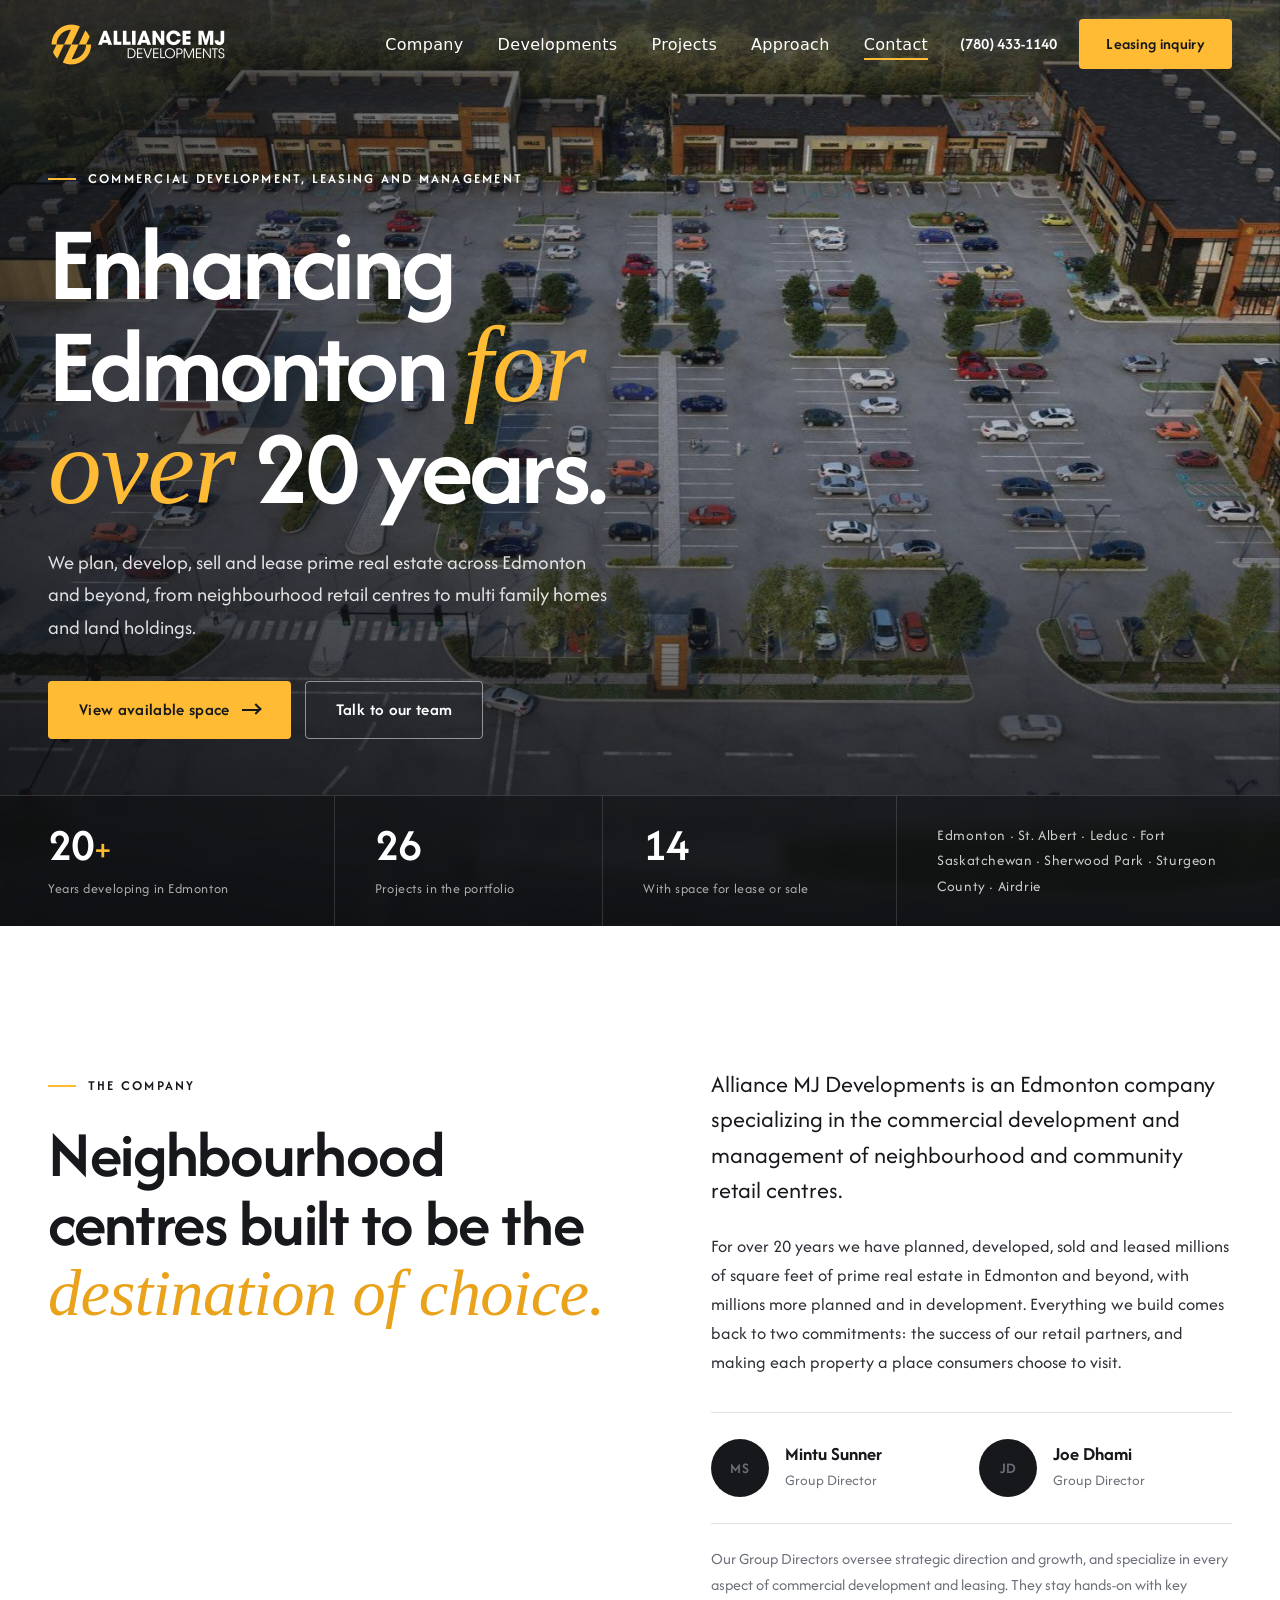
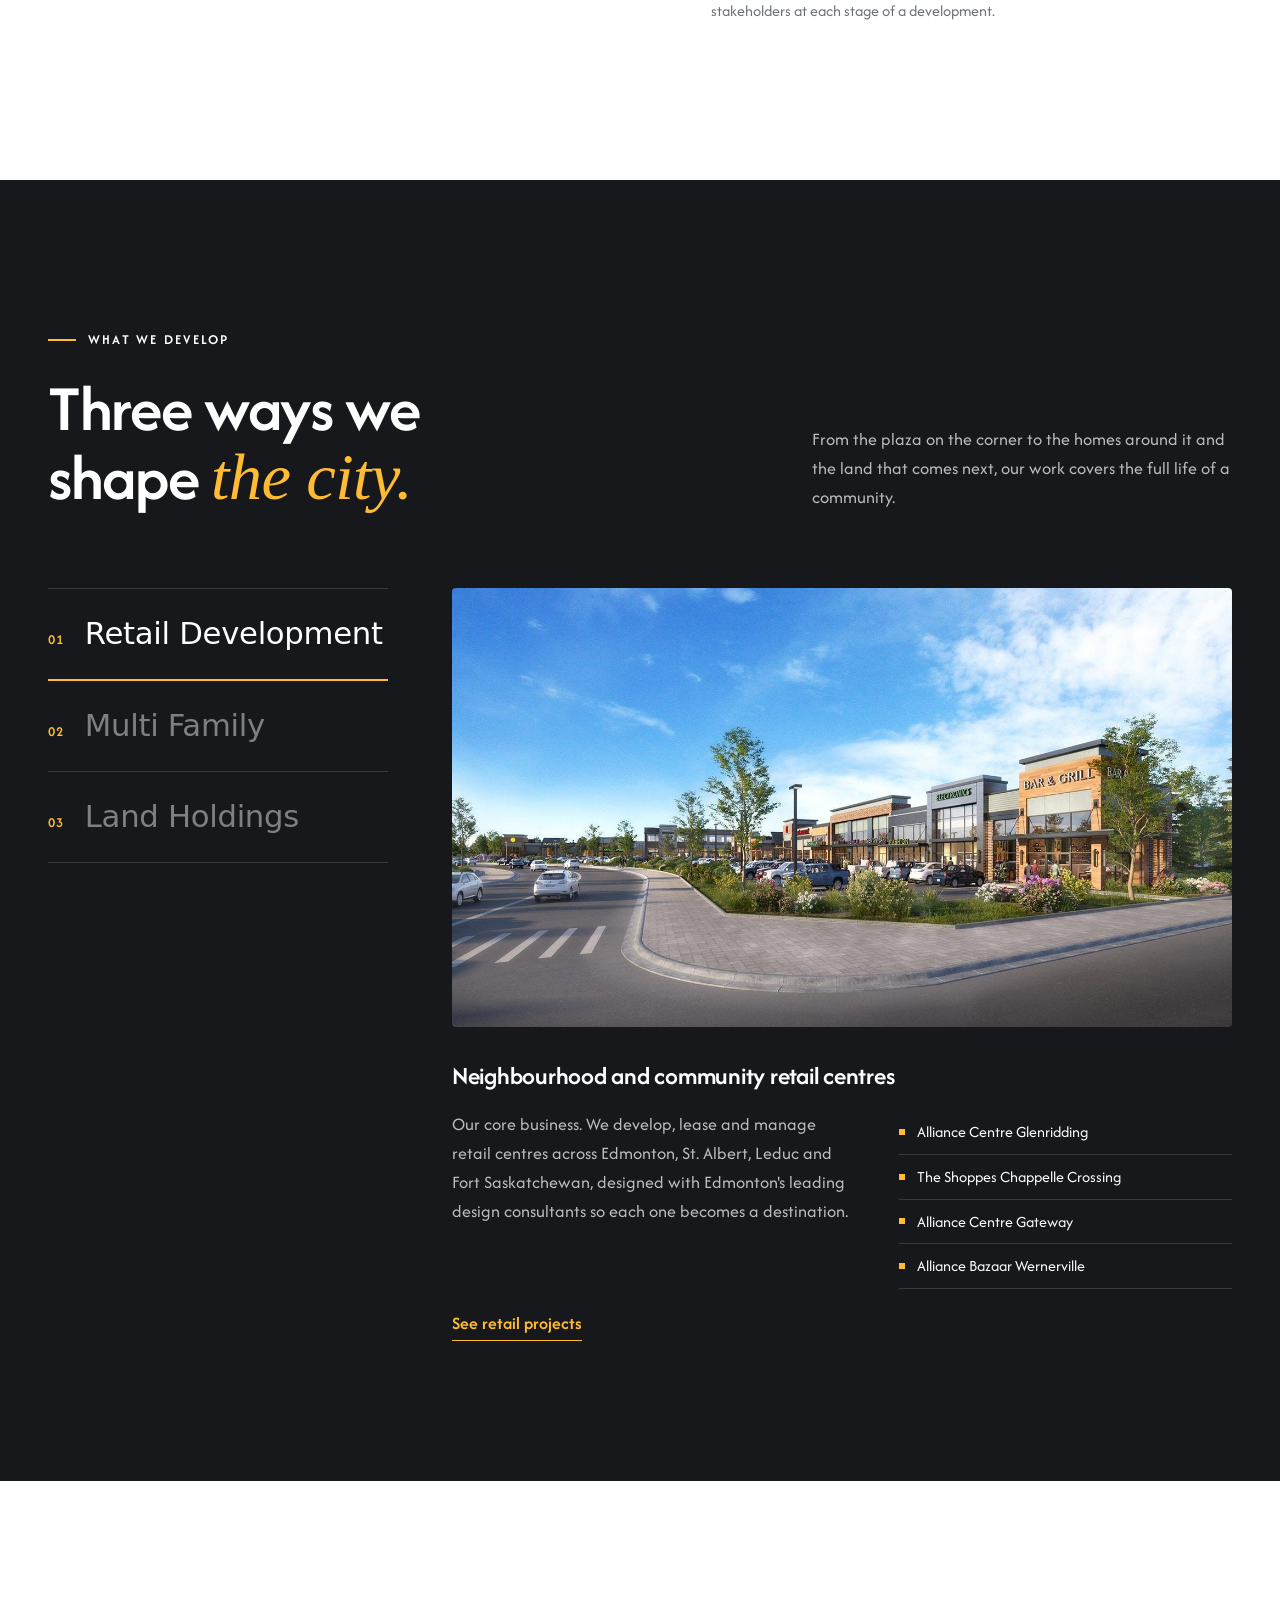
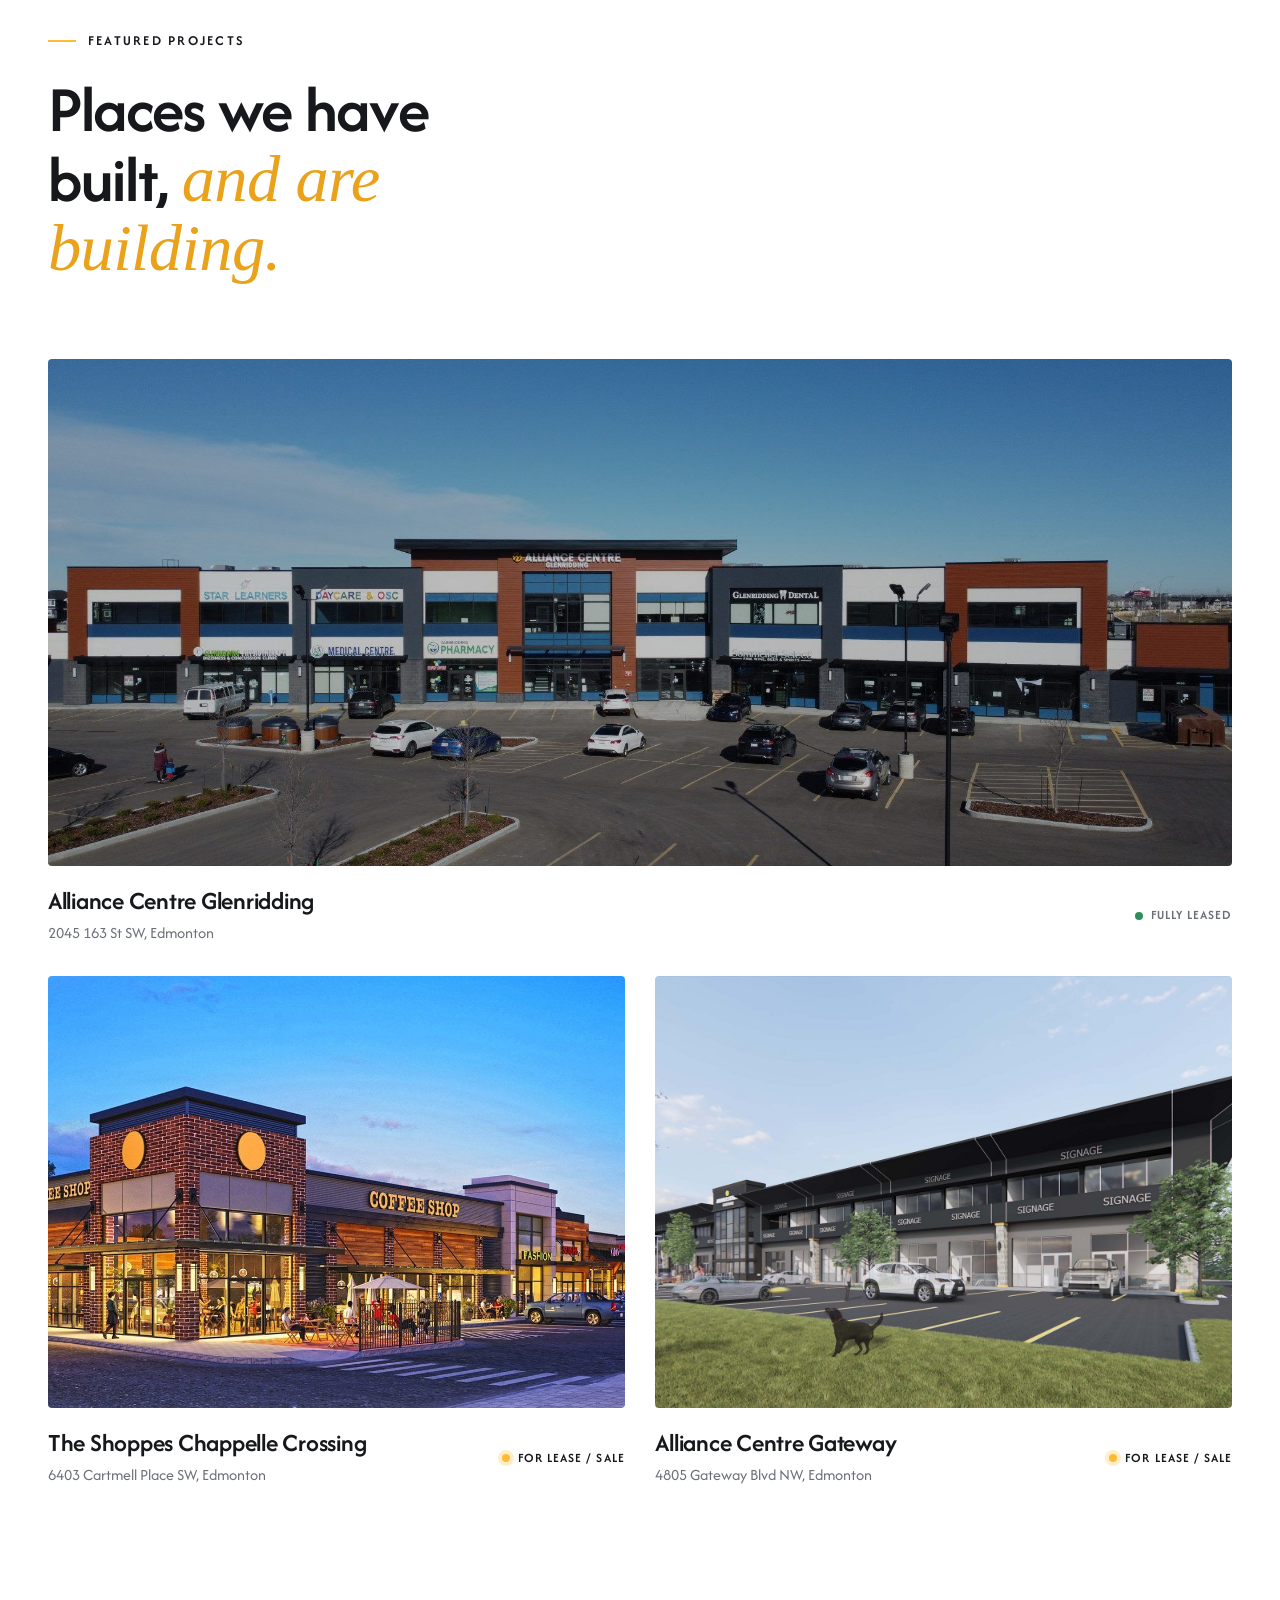
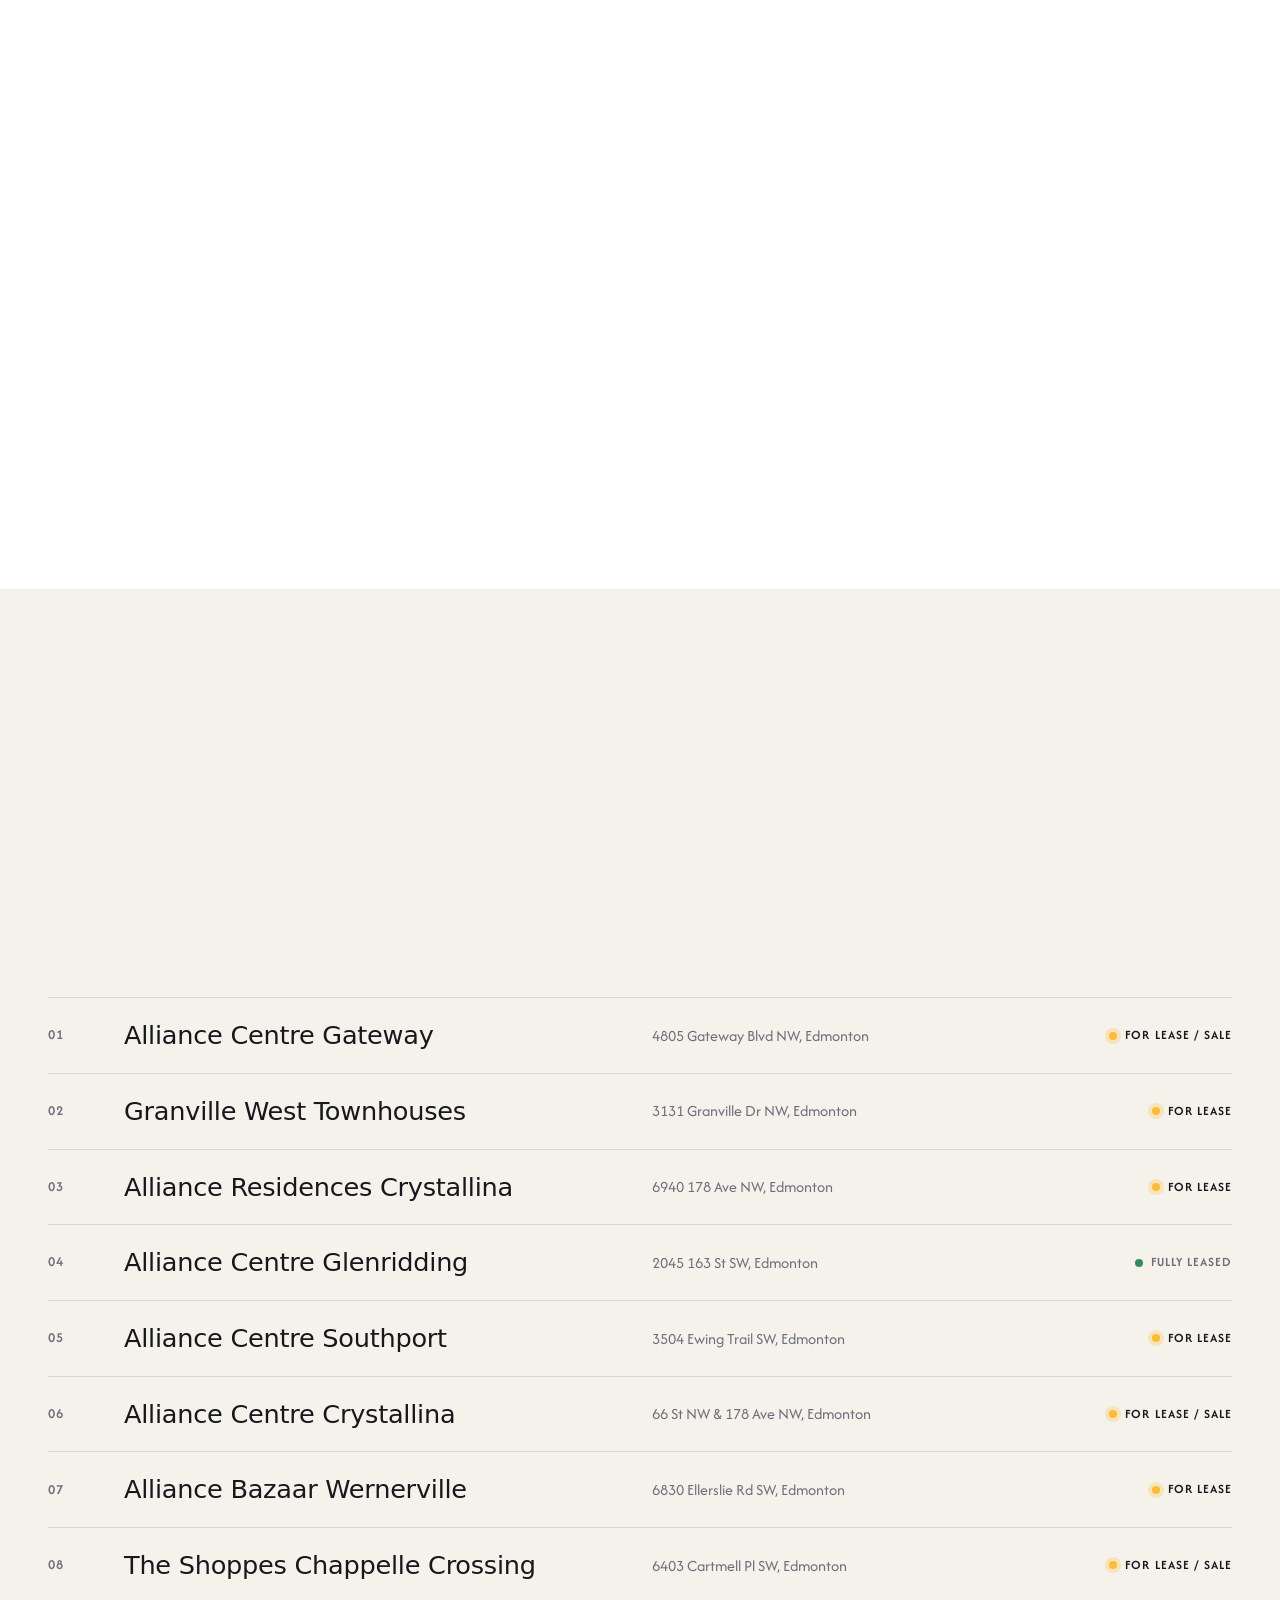
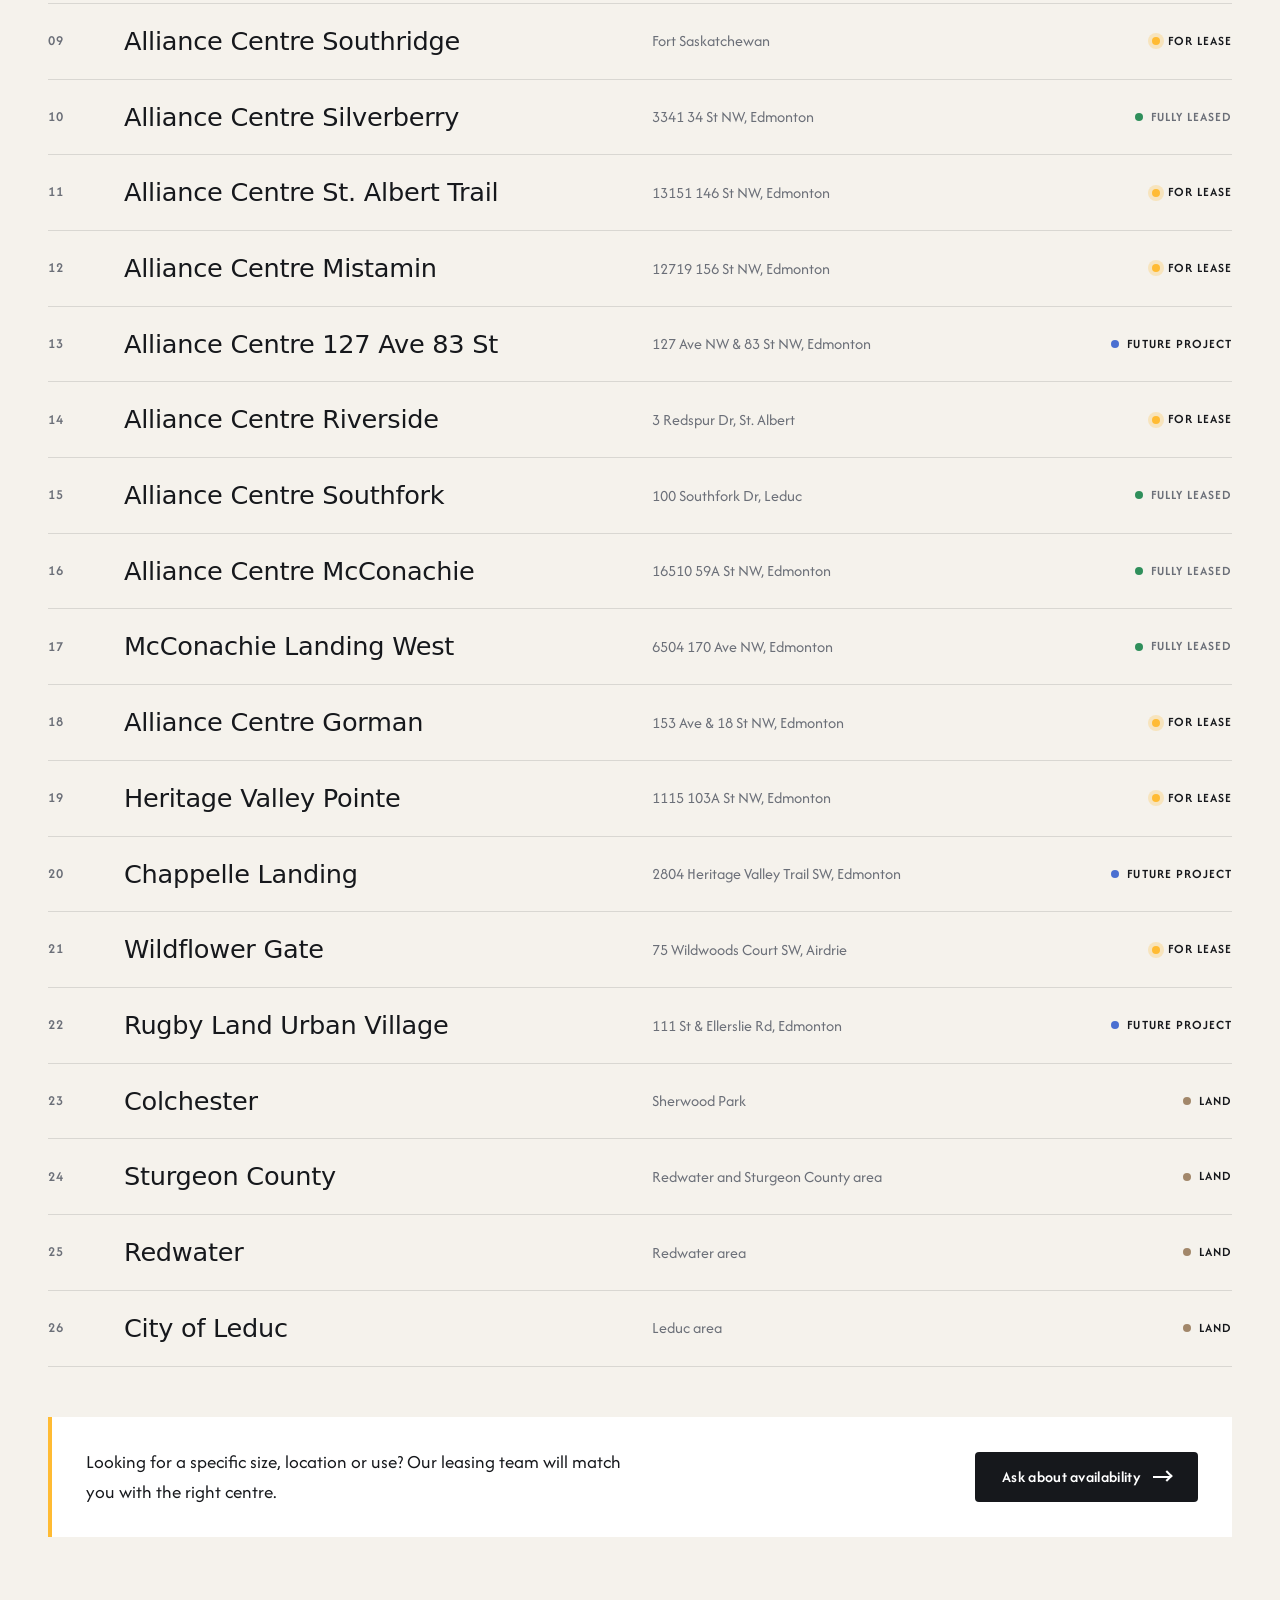
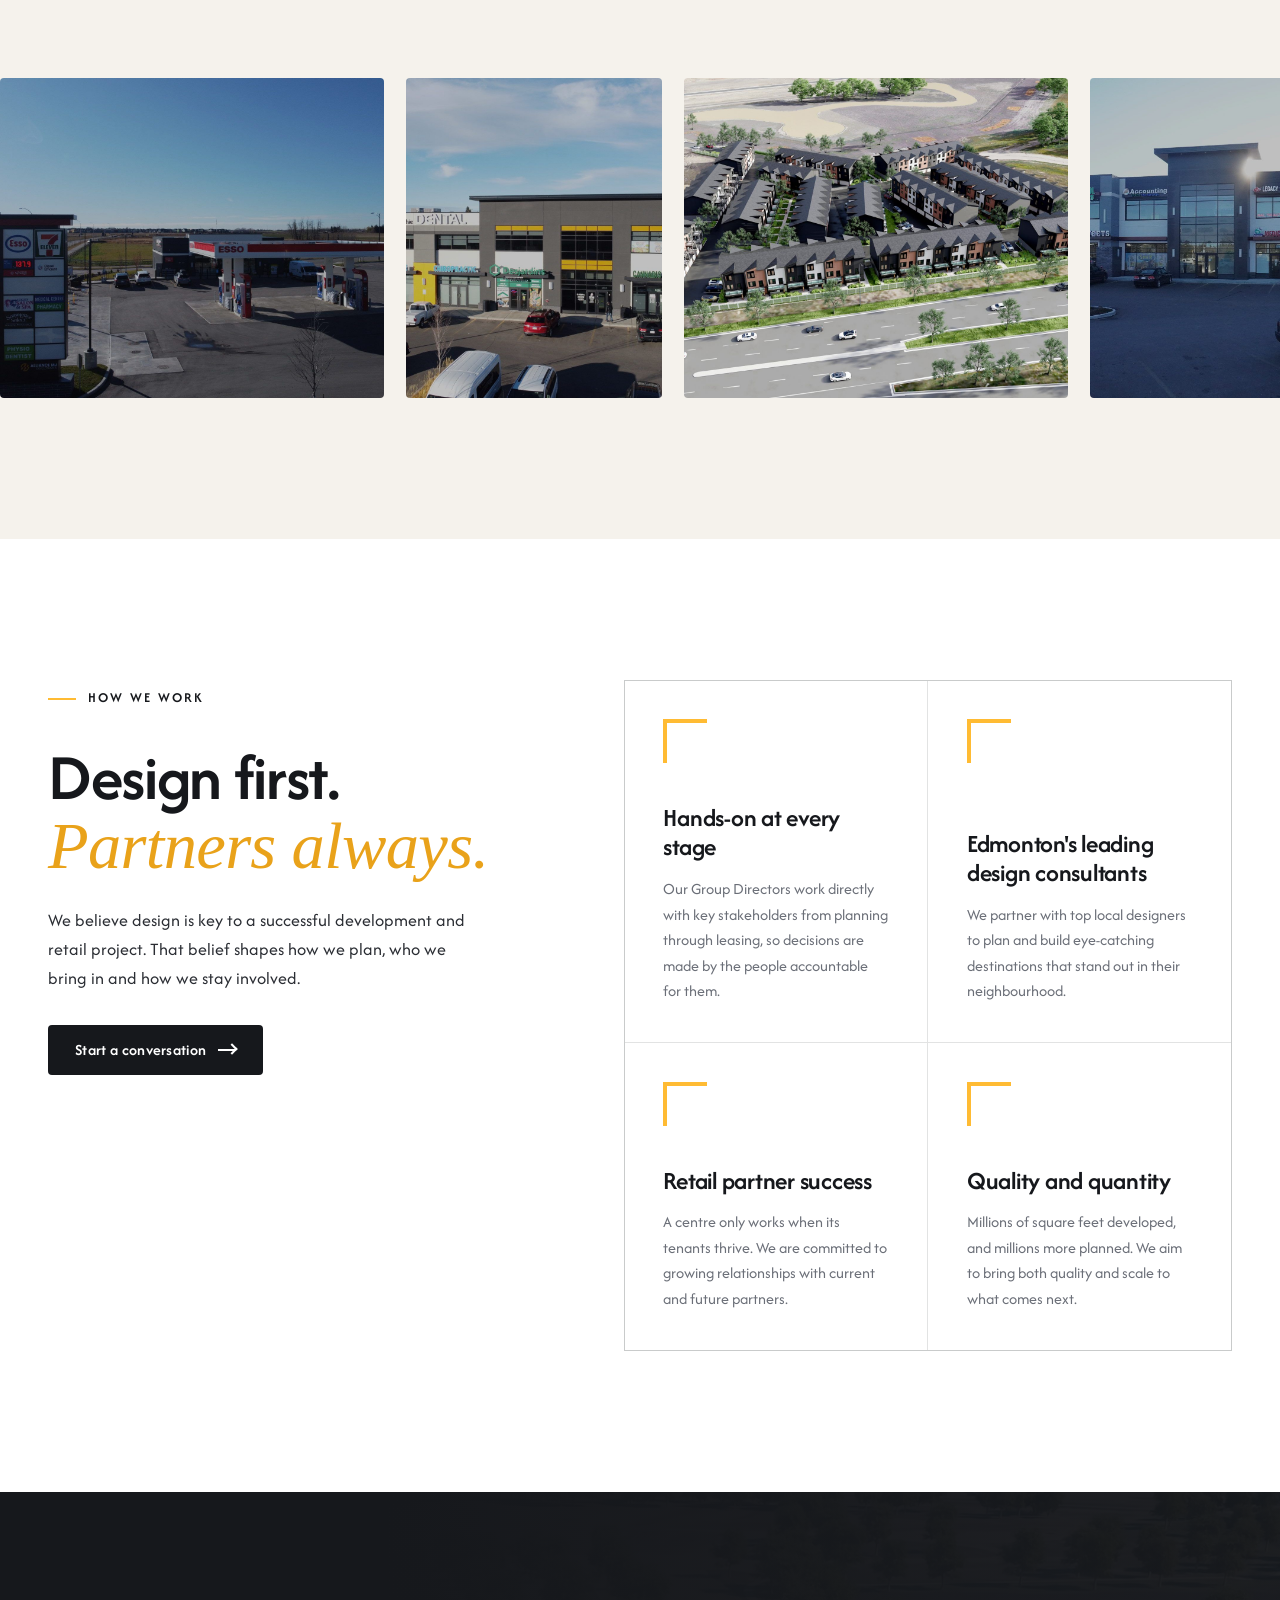
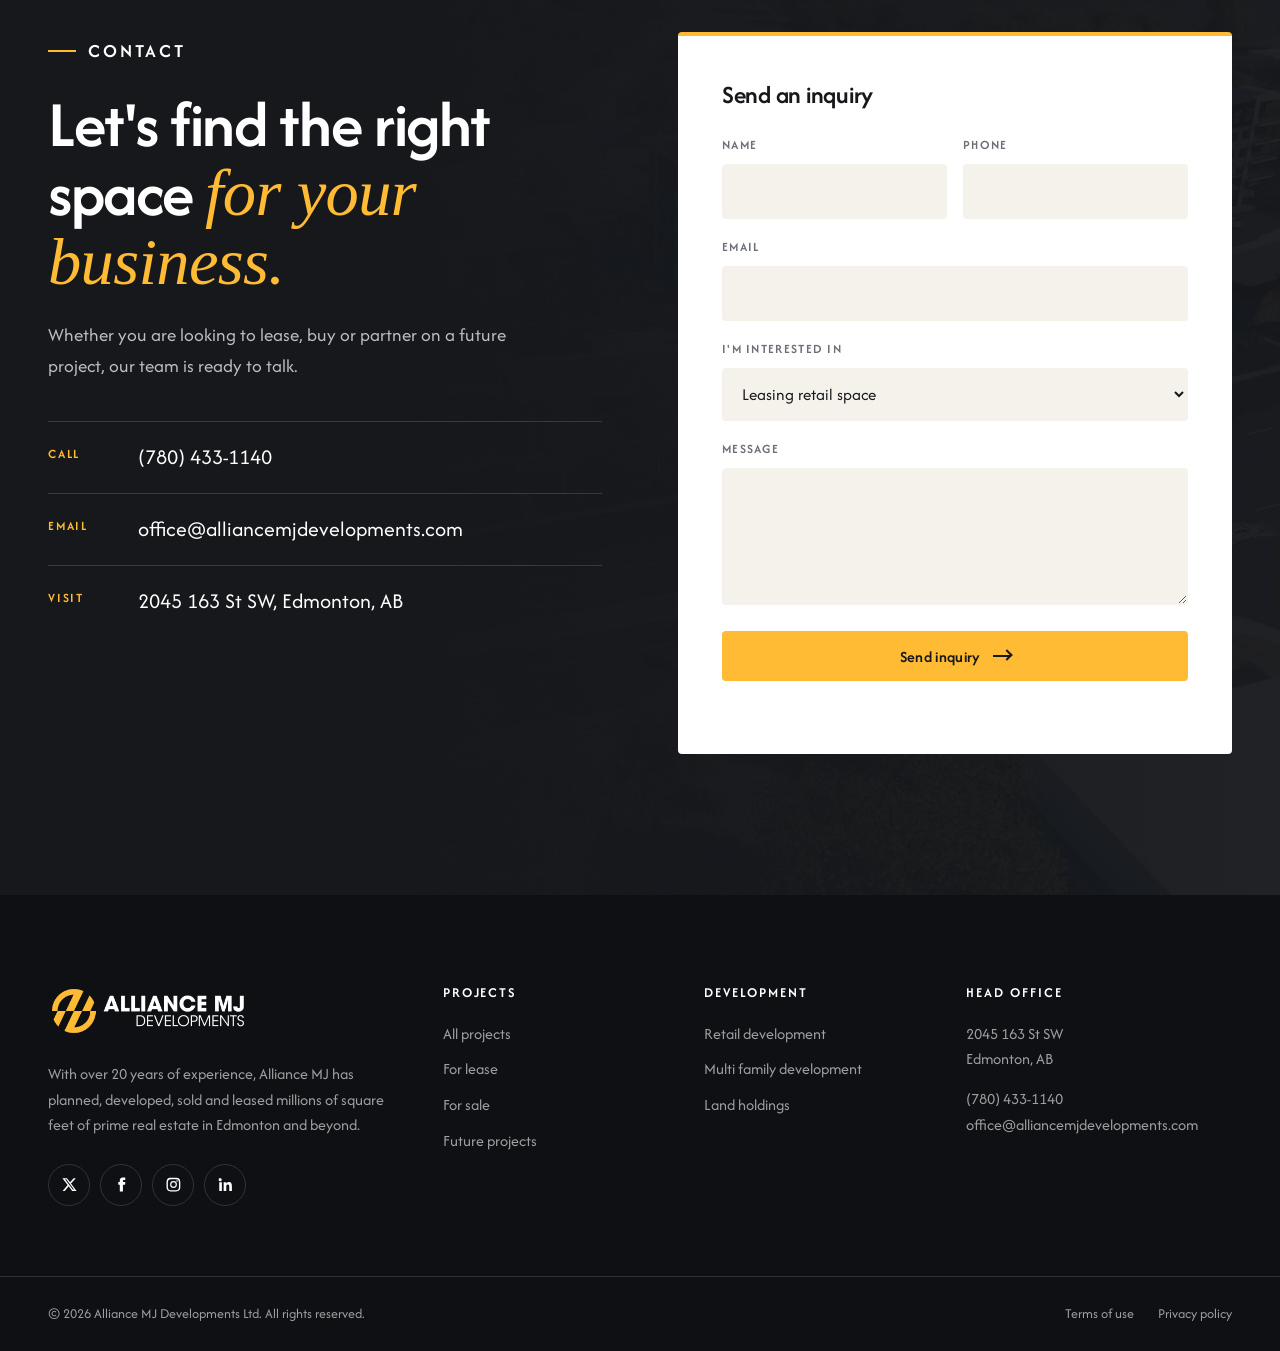
==== index.html @ 9b27e011 "Add client images, wire real project renders, remove blank partner logos Co-Authored-By: Claude Opus" ====
<!DOCTYPE html>
<html lang="en">
<head>
  <meta charset="utf-8">
  <meta name="viewport" content="width=device-width, initial-scale=1">
  <title>Alliance MJ Developments | Commercial Development, Leasing and Management in Edmonton</title>
  <meta name="description" content="Alliance MJ Developments plans, develops, sells and leases retail centres, multi family homes and land across Edmonton and Alberta. Over 20 years of experience. Find space for lease today.">
  <link rel="canonical" href="https://alliancemjdevelopments.com/">
  <meta property="og:type" content="website">
  <meta property="og:title" content="Alliance MJ Developments | Enhancing Edmonton for Over 20 Years">
  <meta property="og:description" content="Commercial development, leasing and management of neighbourhood and community retail centres in Edmonton and beyond.">
  <meta property="og:image" content="assets/images/projects/alliance-bazaar-wernerville/slide-1.jpg">
  <meta name="theme-color" content="#16181c">
  <link rel="icon" type="image/png" sizes="32x32" href="assets/icons/favicon-32.png">
  <link rel="apple-touch-icon" href="assets/icons/apple-touch-icon.png">
  <link rel="preload" href="assets/fonts/afacad-flux-latin-600-normal.woff2" as="font" type="font/woff2" crossorigin>
  <link rel="preload" href="assets/images/projects/alliance-bazaar-wernerville/slide-1.jpg" as="image">
  <link rel="stylesheet" href="assets/css/style.css">
  <script type="application/ld+json">
  {
    "@context": "https://schema.org",
    "@type": "RealEstateAgent",
    "name": "Alliance MJ Developments Ltd.",
    "url": "https://alliancemjdevelopments.com/",
    "telephone": "+1-780-433-1140",
    "email": "office@alliancemjdevelopments.com",
    "address": {"@type": "PostalAddress", "streetAddress": "2045 163 St SW", "addressLocality": "Edmonton", "addressRegion": "AB", "postalCode": "T6W 3P6", "addressCountry": "CA"},
    "sameAs": ["https://twitter.com/alliancemjdev", "https://facebook.com/alliancemjdevelopments", "https://instagram.com/alliance.mj.developments", "https://linkedin.com/company/alliancemjdevelopments"]
  }
  </script>
</head>
<body>
  <a class="skip" href="#main">Skip to content</a>

  <header class="site-header" id="top">
    <div class="wrap header-inner">
      <a class="brand" href="#top" aria-label="Alliance MJ Developments home">
        <img class="brand-dark" src="assets/images/logo.png" alt="Alliance MJ Developments" width="180" height="47">
        <img class="brand-light" src="assets/images/logo-white.png" alt="" width="180" height="47" aria-hidden="true">
      </a>
      <nav class="main-nav" aria-label="Main">
        <ul>
          <li><a href="#company">Company</a></li>
          <li><a href="#developments">Developments</a></li>
          <li><a href="#portfolio">Projects</a></li>
          <li><a href="#approach">Approach</a></li>
          <li><a href="#contact">Contact</a></li>
        </ul>
      </nav>
      <div class="header-actions">
        <a class="header-phone" href="tel:+17804331140">(780) 433-1140</a>
        <a class="btn btn-sun" href="#contact">Leasing inquiry</a>
      </div>
      <button class="menu-toggle" aria-expanded="false" aria-controls="mobile-menu" aria-label="Open menu"><span></span><span></span></button>
    </div>
    <div class="mobile-menu" id="mobile-menu" hidden>
      <ul>
        <li><a href="#company">Company</a></li>
        <li><a href="#developments">Developments</a></li>
        <li><a href="#portfolio">Projects</a></li>
        <li><a href="#approach">Approach</a></li>
        <li><a href="#contact">Contact</a></li>
      </ul>
      <a class="btn btn-sun" href="#contact">Leasing inquiry</a>
      <a class="mobile-phone" href="tel:+17804331140">(780) 433-1140</a>
    </div>
  </header>

  <main id="main">

    <!-- HERO -->
    <section class="hero" aria-labelledby="hero-title">
      <div class="hero-media">
        <img src="assets/images/projects/alliance-bazaar-wernerville/slide-1.jpg" alt="Aerial rendering of Alliance Bazaar Wernerville retail centre on Ellerslie Road SW, Edmonton" width="1920" height="1080" fetchpriority="high">
      </div>
      <div class="wrap hero-content">
        <p class="eyebrow eyebrow-light">Commercial development, leasing and management</p>
        <h1 id="hero-title">Enhancing Edmonton <em>for over</em> 20&nbsp;years.</h1>
        <p class="hero-lede">We plan, develop, sell and lease prime real estate across Edmonton and beyond, from neighbourhood retail centres to multi family homes and land holdings.</p>
        <div class="hero-ctas">
          <a class="btn btn-sun btn-lg" href="#portfolio">View available space <span class="arrow" aria-hidden="true"></span></a>
          <a class="btn btn-ghost btn-lg" href="#contact">Talk to our team</a>
        </div>
      </div>
      <div class="hero-ledger">
        <div class="wrap ledger-inner">
          <div class="ledger-item"><span class="ledger-num" data-count="20">20</span><span class="ledger-plus">+</span><span class="ledger-label">Years developing in Edmonton</span></div>
          <div class="ledger-item"><span class="ledger-num" data-count="26">26</span><span class="ledger-label">Projects in the portfolio</span></div>
          <div class="ledger-item"><span class="ledger-num" data-count="14">14</span><span class="ledger-label">With space for lease or sale</span></div>
          <div class="ledger-item ledger-wide"><span class="ledger-label">Edmonton &middot; St. Albert &middot; Leduc &middot; Fort Saskatchewan &middot; Sherwood Park &middot; Sturgeon County &middot; Airdrie</span></div>
        </div>
      </div>
    </section>

    <!-- COMPANY -->
    <section class="company section" id="company" aria-labelledby="company-title">
      <div class="wrap company-grid">
        <div class="company-head reveal">
          <p class="eyebrow">The company</p>
          <h2 id="company-title">Neighbourhood centres built to be the <em>destination of choice.</em></h2>
        </div>
        <div class="company-body reveal">
          <p class="lead">Alliance MJ Developments is an Edmonton company specializing in the commercial development and management of neighbourhood and community retail centres.</p>
          <p>For over 20 years we have planned, developed, sold and leased millions of square feet of prime real estate in Edmonton and beyond, with millions more planned and in development. Everything we build comes back to two commitments: the success of our retail partners, and making each property a place consumers choose to visit.</p>
          <div class="directors">
            <div class="director">
              <span class="director-initials" aria-hidden="true">MS</span>
              <div><strong>Mintu Sunner</strong><span>Group Director</span></div>
            </div>
            <div class="director">
              <span class="director-initials" aria-hidden="true">JD</span>
              <div><strong>Joe Dhami</strong><span>Group Director</span></div>
            </div>
          </div>
          <p class="small">Our Group Directors oversee strategic direction and growth, and specialize in every aspect of commercial development and leasing. They stay hands-on with key stakeholders at each stage of a development.</p>
        </div>
      </div>
    </section>

    <!-- DEVELOPMENTS -->
    <section class="developments section section-ink" id="developments" aria-labelledby="dev-title">
      <div class="wrap">
        <div class="section-head split reveal">
          <div>
            <p class="eyebrow eyebrow-light">What we develop</p>
            <h2 id="dev-title">Three ways we shape <em>the city.</em></h2>
          </div>
          <p class="section-intro">From the plaza on the corner to the homes around it and the land that comes next, our work covers the full life of a community.</p>
        </div>

        <div class="dev-tabs" data-tabs>
          <div class="dev-list" role="tablist" aria-label="Development types">
            <button class="dev-tab is-active" role="tab" id="tab-retail" aria-controls="panel-retail" aria-selected="true">
              <span class="dev-idx">01</span><span class="dev-name">Retail Development</span>
            </button>
            <button class="dev-tab" role="tab" id="tab-multi" aria-controls="panel-multi" aria-selected="false" tabindex="-1">
              <span class="dev-idx">02</span><span class="dev-name">Multi Family</span>
            </button>
            <button class="dev-tab" role="tab" id="tab-land" aria-controls="panel-land" aria-selected="false" tabindex="-1">
              <span class="dev-idx">03</span><span class="dev-name">Land Holdings</span>
            </button>
          </div>

          <div class="dev-panels">
            <article class="dev-panel is-active" role="tabpanel" id="panel-retail" aria-labelledby="tab-retail">
              <figure class="dev-figure"><img src="assets/images/projects/the-shoppes-chappelle-crossing/slide-1.jpg" alt="Rendering of The Shoppes Chappelle Crossing retail centre in southwest Edmonton" loading="lazy" width="1600" height="900"></figure>
              <div class="dev-copy">
                <h3>Neighbourhood and community retail centres</h3>
                <p>Our core business. We develop, lease and manage retail centres across Edmonton, St. Albert, Leduc and Fort Saskatchewan, designed with Edmonton's leading design consultants so each one becomes a destination.</p>
                <ul class="dev-examples">
                  <li>Alliance Centre Glenridding</li>
                  <li>The Shoppes Chappelle Crossing</li>
                  <li>Alliance Centre Gateway</li>
                  <li>Alliance Bazaar Wernerville</li>
                </ul>
                <a class="text-link" href="#portfolio" data-filter-link="retail">See retail projects</a>
              </div>
            </article>
            <article class="dev-panel" role="tabpanel" id="panel-multi" aria-labelledby="tab-multi" hidden>
              <figure class="dev-figure"><img src="assets/images/projects/granville-west/slide-1.jpg" alt="Rendering of Granville West Townhouses in northwest Edmonton" loading="lazy" width="1600" height="900"></figure>
              <div class="dev-copy">
                <h3>Townhomes and residences</h3>
                <p>Multi family communities that sit alongside the neighbourhoods our retail centres serve, now available for lease in northwest and north Edmonton.</p>
                <ul class="dev-examples">
                  <li>Granville West Townhouses</li>
                  <li>Alliance Residences Crystallina</li>
                </ul>
                <a class="text-link" href="#portfolio" data-filter-link="multi">See multi family projects</a>
              </div>
            </article>
            <article class="dev-panel" role="tabpanel" id="panel-land" aria-labelledby="tab-land" hidden>
              <figure class="dev-figure"><img src="assets/images/projects/chappelle-landing/slide-1.jpg" alt="Aerial view of the Chappelle Landing development site in southwest Edmonton" loading="lazy" width="1600" height="900"></figure>
              <div class="dev-copy">
                <h3>Land for what comes next</h3>
                <p>Strategic land holdings across the Edmonton region that set up the next generation of Alliance MJ developments.</p>
                <ul class="dev-examples">
                  <li>Colchester, Sherwood Park</li>
                  <li>Sturgeon County</li>
                  <li>Redwater</li>
                  <li>City of Leduc</li>
                </ul>
                <a class="text-link" href="#portfolio" data-filter-link="land">See land holdings</a>
              </div>
            </article>
          </div>
        </div>
      </div>
    </section>

    <!-- FEATURED -->
    <section class="featured section" aria-labelledby="featured-title">
      <div class="wrap">
        <div class="section-head reveal">
          <p class="eyebrow">Featured projects</p>
          <h2 id="featured-title">Places we have built, <em>and are building.</em></h2>
        </div>
        <div class="feature-grid">
          <article class="feature feature-xl reveal">
            <a href="#contact" class="feature-link" aria-label="Inquire about Alliance Centre Glenridding">
              <figure><img src="assets/images/projects/alliance-centre-glenridding/slide-1.jpg" alt="Alliance Centre Glenridding retail centre at 2045 163 Street SW, Edmonton" loading="lazy" width="1600" height="900"></figure>
              <div class="feature-meta">
                <span class="status status-leased">Fully leased</span>
                <h3>Alliance Centre Glenridding</h3>
                <p>2045 163 St SW, Edmonton</p>
              </div>
            </a>
          </article>
          <article class="feature reveal">
            <a href="#contact" class="feature-link" aria-label="Inquire about The Shoppes Chappelle Crossing">
              <figure><img src="assets/images/projects/the-shoppes-chappelle-crossing/slide-2.jpg" alt="The Shoppes Chappelle Crossing storefronts in southwest Edmonton" loading="lazy" width="1600" height="900"></figure>
              <div class="feature-meta">
                <span class="status status-open">For lease / sale</span>
                <h3>The Shoppes Chappelle Crossing</h3>
                <p>6403 Cartmell Place SW, Edmonton</p>
              </div>
            </a>
          </article>
          <article class="feature reveal">
            <a href="#contact" class="feature-link" aria-label="Inquire about Alliance Centre Gateway">
              <figure><img src="assets/images/projects/alliance-centre-gateway/slide-1.jpg" alt="Alliance Centre Gateway on Gateway Boulevard NW, Edmonton" loading="lazy" width="1600" height="900"></figure>
              <div class="feature-meta">
                <span class="status status-open">For lease / sale</span>
                <h3>Alliance Centre Gateway</h3>
                <p>4805 Gateway Blvd NW, Edmonton</p>
              </div>
            </a>
          </article>
          <article class="feature feature-wide reveal">
            <a href="#contact" class="feature-link" aria-label="Inquire about Granville West Townhouses">
              <figure><img src="assets/images/projects/granville-west/slide-2.jpg" alt="Granville West Townhouses in northwest Edmonton" loading="lazy" width="1600" height="900"></figure>
              <div class="feature-meta">
                <span class="status status-open">For lease</span>
                <h3>Granville West Townhouses</h3>
                <p>3131 Granville Drive NW, Edmonton</p>
              </div>
            </a>
          </article>
        </div>
      </div>
    </section>

    <!-- PORTFOLIO INDEX -->
    <section class="portfolio section section-paper" id="portfolio" aria-labelledby="portfolio-title">
      <div class="wrap">
        <div class="section-head split reveal">
          <div>
            <p class="eyebrow">Full portfolio</p>
            <h2 id="portfolio-title">Find your <em>next location.</em></h2>
          </div>
          <div class="filters" role="group" aria-label="Filter projects">
            <button class="chip is-active" data-filter="all" aria-pressed="true">All <span>26</span></button>
            <button class="chip" data-filter="lease" aria-pressed="false">Available <span>14</span></button>
            <button class="chip" data-filter="leased" aria-pressed="false">Fully leased <span>5</span></button>
            <button class="chip" data-filter="future" aria-pressed="false">Future <span>3</span></button>
            <button class="chip" data-filter="land" aria-pressed="false">Land <span>4</span></button>
          </div>
        </div>

        <div class="index">
          <div class="index-preview" aria-hidden="true"><img src="assets/images/projects/alliance-centre-gateway/thumb.jpg" alt=""></div>
          <ol class="index-list">
            <li data-type="lease retail" data-img="alliance-centre-gateway"><span class="i-name">Alliance Centre Gateway</span><span class="i-place">4805 Gateway Blvd NW, Edmonton</span><span class="status status-open">For lease / sale</span></li>
            <li data-type="lease multi" data-img="granville-west"><span class="i-name">Granville West Townhouses</span><span class="i-place">3131 Granville Dr NW, Edmonton</span><span class="status status-open">For lease</span></li>
            <li data-type="lease multi" data-img="alliance-residences-crystallina"><span class="i-name">Alliance Residences Crystallina</span><span class="i-place">6940 178 Ave NW, Edmonton</span><span class="status status-open">For lease</span></li>
            <li data-type="leased retail" data-img="alliance-centre-glenridding"><span class="i-name">Alliance Centre Glenridding</span><span class="i-place">2045 163 St SW, Edmonton</span><span class="status status-leased">Fully leased</span></li>
            <li data-type="lease retail" data-img="alliance-centre-southport"><span class="i-name">Alliance Centre Southport</span><span class="i-place">3504 Ewing Trail SW, Edmonton</span><span class="status status-open">For lease</span></li>
            <li data-type="lease retail" data-img="alliance-centre-crystallina"><span class="i-name">Alliance Centre Crystallina</span><span class="i-place">66 St NW &amp; 178 Ave NW, Edmonton</span><span class="status status-open">For lease / sale</span></li>
            <li data-type="lease retail" data-img="alliance-bazaar-wernerville"><span class="i-name">Alliance Bazaar Wernerville</span><span class="i-place">6830 Ellerslie Rd SW, Edmonton</span><span class="status status-open">For lease</span></li>
            <li data-type="lease retail" data-img="the-shoppes-chappelle-crossing"><span class="i-name">The Shoppes Chappelle Crossing</span><span class="i-place">6403 Cartmell Pl SW, Edmonton</span><span class="status status-open">For lease / sale</span></li>
            <li data-type="lease retail" data-img="alliance-centre-southridge"><span class="i-name">Alliance Centre Southridge</span><span class="i-place">Fort Saskatchewan</span><span class="status status-open">For lease</span></li>
            <li data-type="leased retail" data-img="alliance-centre-silverberry"><span class="i-name">Alliance Centre Silverberry</span><span class="i-place">3341 34 St NW, Edmonton</span><span class="status status-leased">Fully leased</span></li>
            <li data-type="lease retail" data-img="alliance-centre-st-albert-trail"><span class="i-name">Alliance Centre St. Albert Trail</span><span class="i-place">13151 146 St NW, Edmonton</span><span class="status status-open">For lease</span></li>
            <li data-type="lease retail" data-img="alliance-centre-mistamin"><span class="i-name">Alliance Centre Mistamin</span><span class="i-place">12719 156 St NW, Edmonton</span><span class="status status-open">For lease</span></li>
            <li data-type="future retail" data-img="alliance-centre-127-ave-83-st"><span class="i-name">Alliance Centre 127 Ave 83 St</span><span class="i-place">127 Ave NW &amp; 83 St NW, Edmonton</span><span class="status status-future">Future project</span></li>
            <li data-type="lease retail" data-img="alliance-centre-riverside"><span class="i-name">Alliance Centre Riverside</span><span class="i-place">3 Redspur Dr, St. Albert</span><span class="status status-open">For lease</span></li>
            <li data-type="leased retail" data-img="alliance-centre-southfork"><span class="i-name">Alliance Centre Southfork</span><span class="i-place">100 Southfork Dr, Leduc</span><span class="status status-leased">Fully leased</span></li>
            <li data-type="leased retail" data-img="alliance-centre-mcconachie"><span class="i-name">Alliance Centre McConachie</span><span class="i-place">16510 59A St NW, Edmonton</span><span class="status status-leased">Fully leased</span></li>
            <li data-type="leased retail" data-img="mcconachie-landing-west"><span class="i-name">McConachie Landing West</span><span class="i-place">6504 170 Ave NW, Edmonton</span><span class="status status-leased">Fully leased</span></li>
            <li data-type="lease retail" data-img="alliance-centre-gorman"><span class="i-name">Alliance Centre Gorman</span><span class="i-place">153 Ave &amp; 18 St NW, Edmonton</span><span class="status status-open">For lease</span></li>
            <li data-type="lease retail" data-img="heritage-valley-pointe"><span class="i-name">Heritage Valley Pointe</span><span class="i-place">1115 103A St NW, Edmonton</span><span class="status status-open">For lease</span></li>
            <li data-type="future retail" data-img="chappelle-landing"><span class="i-name">Chappelle Landing</span><span class="i-place">2804 Heritage Valley Trail SW, Edmonton</span><span class="status status-future">Future project</span></li>
            <li data-type="lease retail" data-img="wildflower-gate"><span class="i-name">Wildflower Gate</span><span class="i-place">75 Wildwoods Court SW, Airdrie</span><span class="status status-open">For lease</span></li>
            <li data-type="future retail" data-img="rugby-land"><span class="i-name">Rugby Land Urban Village</span><span class="i-place">111 St &amp; Ellerslie Rd, Edmonton</span><span class="status status-future">Future project</span></li>
            <li data-type="land" data-img="colchester"><span class="i-name">Colchester</span><span class="i-place">Sherwood Park</span><span class="status status-land">Land</span></li>
            <li data-type="land" data-img="sturgeon-county"><span class="i-name">Sturgeon County</span><span class="i-place">Redwater and Sturgeon County area</span><span class="status status-land">Land</span></li>
            <li data-type="land" data-img="redwater"><span class="i-name">Redwater</span><span class="i-place">Redwater area</span><span class="status status-land">Land</span></li>
            <li data-type="land" data-img="city-of-leduc"><span class="i-name">City of Leduc</span><span class="i-place">Leduc area</span><span class="status status-land">Land</span></li>
          </ol>
        </div>
        <div class="portfolio-foot">
          <p>Looking for a specific size, location or use? Our leasing team will match you with the right centre.</p>
          <a class="btn btn-ink" href="#contact">Ask about availability <span class="arrow" aria-hidden="true"></span></a>
        </div>
      </div>
    </section>

    <!-- GALLERY -->
    <section class="gallery" aria-label="Project gallery">
      <div class="gallery-track" data-marquee>
        <figure><img src="assets/images/projects/alliance-centre-glenridding/slide-2.jpg" alt="Alliance Centre Glenridding storefronts" loading="lazy"></figure>
        <figure><img src="assets/images/projects/mcconachie-landing-west/slide-1.jpg" alt="McConachie Landing West retail centre" loading="lazy"></figure>
        <figure><img src="assets/images/projects/alliance-residences-crystallina/slide-1.jpg" alt="Alliance Residences Crystallina townhomes rendering" loading="lazy"></figure>
        <figure><img src="assets/images/projects/alliance-centre-silverberry/slide-1.jpg" alt="Alliance Centre Silverberry at dusk" loading="lazy"></figure>
        <figure><img src="assets/images/projects/rugby-land/slide-1.jpg" alt="Rugby Land Urban Village rendering" loading="lazy"></figure>
        <figure><img src="assets/images/projects/alliance-centre-southfork/slide-1.jpg" alt="Alliance Centre Southfork in Leduc" loading="lazy"></figure>
        <figure><img src="assets/images/projects/alliance-centre-st-albert-trail/slide-1.jpg" alt="Alliance Centre St. Albert Trail" loading="lazy"></figure>
        <figure><img src="assets/images/projects/alliance-centre-mcconachie/slide-1.jpg" alt="Alliance Centre McConachie storefronts" loading="lazy"></figure>
      </div>
    </section>

    <!-- APPROACH -->
    <section class="approach section" id="approach" aria-labelledby="approach-title">
      <div class="wrap approach-grid">
        <div class="approach-head reveal">
          <p class="eyebrow">How we work</p>
          <h2 id="approach-title">Design first. <em>Partners always.</em></h2>
          <p>We believe design is key to a successful development and retail project. That belief shapes how we plan, who we bring in and how we stay involved.</p>
          <a class="btn btn-ink" href="#contact">Start a conversation <span class="arrow" aria-hidden="true"></span></a>
        </div>
        <div class="approach-cards">
          <article class="principle reveal">
            <span class="principle-mark" aria-hidden="true"></span>
            <h3>Hands-on at every stage</h3>
            <p>Our Group Directors work directly with key stakeholders from planning through leasing, so decisions are made by the people accountable for them.</p>
          </article>
          <article class="principle reveal">
            <span class="principle-mark" aria-hidden="true"></span>
            <h3>Edmonton's leading design consultants</h3>
            <p>We partner with top local designers to plan and build eye-catching destinations that stand out in their neighbourhood.</p>
          </article>
          <article class="principle reveal">
            <span class="principle-mark" aria-hidden="true"></span>
            <h3>Retail partner success</h3>
            <p>A centre only works when its tenants thrive. We are committed to growing relationships with current and future partners.</p>
          </article>
          <article class="principle reveal">
            <span class="principle-mark" aria-hidden="true"></span>
            <h3>Quality and quantity</h3>
            <p>Millions of square feet developed, and millions more planned. We aim to bring both quality and scale to what comes next.</p>
          </article>
        </div>
      </div>
    </section>


    <!-- CONTACT -->
    <section class="contact section-ink" id="contact" aria-labelledby="contact-title">
      <div class="contact-media" aria-hidden="true">
        <img src="assets/images/home/slide-4.jpg" alt="" loading="lazy">
      </div>
      <div class="wrap contact-grid">
        <div class="contact-intro">
          <p class="eyebrow eyebrow-light">Contact</p>
          <h2 id="contact-title">Let's find the right space <em>for your business.</em></h2>
          <p>Whether you are looking to lease, buy or partner on a future project, our team is ready to talk.</p>
          <dl class="contact-list">
            <div><dt>Call</dt><dd><a href="tel:+17804331140">(780) 433-1140</a></dd></div>
            <div><dt>Email</dt><dd><a href="mailto:office@alliancemjdevelopments.com">office@alliancemjdevelopments.com</a></dd></div>
            <div><dt>Visit</dt><dd><a href="https://maps.google.com/?q=2045+163+St+SW+Edmonton+AB" target="_blank" rel="noopener">2045 163 St SW, Edmonton, AB</a></dd></div>
          </dl>
        </div>
        <form class="contact-form" action="mailto:office@alliancemjdevelopments.com" method="post" enctype="text/plain" novalidate>
          <h3>Send an inquiry</h3>
          <div class="field-row">
            <label class="field"><span>Name</span><input type="text" name="name" autocomplete="name" required></label>
            <label class="field"><span>Phone</span><input type="tel" name="phone" autocomplete="tel"></label>
          </div>
          <label class="field"><span>Email</span><input type="email" name="email" autocomplete="email" required></label>
          <label class="field"><span>I'm interested in</span>
            <select name="interest">
              <option>Leasing retail space</option>
              <option>Buying a property</option>
              <option>Multi family rentals</option>
              <option>Land and future projects</option>
              <option>Something else</option>
            </select>
          </label>
          <label class="field"><span>Message</span><textarea name="message" rows="4"></textarea></label>
          <button class="btn btn-sun btn-block" type="submit">Send inquiry <span class="arrow" aria-hidden="true"></span></button>
          <p class="form-note" role="status" aria-live="polite"></p>
        </form>
      </div>
    </section>
  </main>

  <footer class="site-footer">
    <div class="wrap footer-grid">
      <div class="footer-brand">
        <img src="assets/images/logo-white.png" alt="Alliance MJ Developments" width="200" height="52" loading="lazy">
        <p>With over 20 years of experience, Alliance MJ has planned, developed, sold and leased millions of square feet of prime real estate in Edmonton and beyond.</p>
        <ul class="socials">
          <li><a href="https://twitter.com/alliancemjdev" target="_blank" rel="noopener" aria-label="X (Twitter)"><svg viewBox="0 0 24 24" aria-hidden="true"><path d="M17.8 3h3.1l-6.8 7.7L22 21h-6.2l-4.9-6.4L5.3 21H2.2l7.2-8.3L2 3h6.4l4.4 5.8L17.8 3Zm-1.1 16.2h1.7L7.4 4.7H5.6l11.1 14.5Z"/></svg></a></li>
          <li><a href="https://facebook.com/alliancemjdevelopments" target="_blank" rel="noopener" aria-label="Facebook"><svg viewBox="0 0 24 24" aria-hidden="true"><path d="M14 8.5V6.8c0-.8.5-1 .9-1h2.4V2.1L14 2c-3.6 0-4.4 2.7-4.4 4.4v2.1H7.5v3.8h2.1V22H14v-9.7h3l.4-3.8H14Z"/></svg></a></li>
          <li><a href="https://instagram.com/alliance.mj.developments" target="_blank" rel="noopener" aria-label="Instagram"><svg viewBox="0 0 24 24" aria-hidden="true"><path d="M12 7.2a4.8 4.8 0 1 0 0 9.6 4.8 4.8 0 0 0 0-9.6Zm0 7.9a3.1 3.1 0 1 1 0-6.2 3.1 3.1 0 0 1 0 6.2Zm6.1-8.1a1.1 1.1 0 1 1-2.2 0 1.1 1.1 0 0 1 2.2 0ZM21.5 8c-.1-1.6-.4-3-1.6-4.1C18.8 2.8 17.4 2.5 15.8 2.4c-1.6-.1-6.4-.1-8 0-1.6.1-3 .4-4.1 1.6C2.6 5.1 2.3 6.5 2.2 8.1c-.1 1.6-.1 6.4 0 8 .1 1.6.4 3 1.6 4.1 1.1 1.1 2.5 1.5 4.1 1.6 1.6.1 6.4.1 8 0 1.6-.1 3-.4 4.1-1.6 1.1-1.1 1.5-2.5 1.6-4.1.1-1.6.1-6.4-.1-8.1Zm-2.2 9.9a3.2 3.2 0 0 1-1.8 1.8c-1.3.5-4.3.4-5.6.4s-4.4.1-5.6-.4a3.2 3.2 0 0 1-1.8-1.8c-.5-1.3-.4-4.3-.4-5.6s-.1-4.4.4-5.6a3.2 3.2 0 0 1 1.8-1.8c1.3-.5 4.3-.4 5.6-.4s4.4-.1 5.6.4a3.2 3.2 0 0 1 1.8 1.8c.5 1.3.4 4.3.4 5.6s.1 4.4-.4 5.6Z"/></svg></a></li>
          <li><a href="https://linkedin.com/company/alliancemjdevelopments/about" target="_blank" rel="noopener" aria-label="LinkedIn"><svg viewBox="0 0 24 24" aria-hidden="true"><path d="M6.9 21H3.2V8.9h3.7V21ZM5 7.3a2.2 2.2 0 1 1 0-4.3 2.2 2.2 0 0 1 0 4.3ZM21 21h-3.7v-5.9c0-1.4 0-3.2-2-3.2s-2.2 1.5-2.2 3.1v6H9.4V8.9H13v1.7c.5-.9 1.7-2 3.5-2 3.8 0 4.5 2.5 4.5 5.7V21Z"/></svg></a></li>
        </ul>
      </div>
      <nav class="footer-col" aria-label="Projects">
        <h3>Projects</h3>
        <ul>
          <li><a href="#portfolio" data-filter-link="all">All projects</a></li>
          <li><a href="#portfolio" data-filter-link="lease">For lease</a></li>
          <li><a href="#portfolio" data-filter-link="lease">For sale</a></li>
          <li><a href="#portfolio" data-filter-link="future">Future projects</a></li>
        </ul>
      </nav>
      <nav class="footer-col" aria-label="Development">
        <h3>Development</h3>
        <ul>
          <li><a href="#developments" data-tab-link="tab-retail">Retail development</a></li>
          <li><a href="#developments" data-tab-link="tab-multi">Multi family development</a></li>
          <li><a href="#developments" data-tab-link="tab-land">Land holdings</a></li>
        </ul>
      </nav>
      <div class="footer-col">
        <h3>Head office</h3>
        <address>2045 163 St SW<br>Edmonton, AB</address>
        <p><a href="tel:+17804331140">(780) 433-1140</a><br><a href="mailto:office@alliancemjdevelopments.com">office@alliancemjdevelopments.com</a></p>
      </div>
    </div>
    <div class="wrap footer-bottom">
      <p>&copy; <span data-year>2026</span> Alliance MJ Developments Ltd. All rights reserved.</p>
      <ul>
        <li><a href="https://alliancemjdevelopments.com/legal/terms">Terms of use</a></li>
        <li><a href="https://alliancemjdevelopments.com/legal/privacy-policy">Privacy policy</a></li>
      </ul>
    </div>
  </footer>

  <script src="assets/js/main.js" defer></script>
</body>
</html>
---- assets/css/style.css ----
/* ==========================================================
   Alliance MJ Developments | Homepage
   ========================================================== */

@font-face { font-family: "Afacad Flux"; src: url("../fonts/afacad-flux-latin-400-normal.woff2") format("woff2"); font-weight: 400; font-display: swap; }
@font-face { font-family: "Afacad Flux"; src: url("../fonts/afacad-flux-latin-500-normal.woff2") format("woff2"); font-weight: 500; font-display: swap; }
@font-face { font-family: "Afacad Flux"; src: url("../fonts/afacad-flux-latin-600-normal.woff2") format("woff2"); font-weight: 600; font-display: swap; }
@font-face { font-family: "Afacad Flux"; src: url("../fonts/afacad-flux-latin-700-normal.woff2") format("woff2"); font-weight: 700; font-display: swap; }
@font-face { font-family: "Instrument Serif"; src: url("../fonts/instrument-serif-latin-400-normal.woff2") format("woff2"); font-weight: 400; font-display: swap; }
@font-face { font-family: "Instrument Serif"; src: url("../fonts/instrument-serif-latin-400-italic.woff2") format("woff2"); font-weight: 400; font-style: italic; font-display: swap; }

:root {
  --sun: #ffbb33;
  --sun-deep: #e9a21a;
  --ink: #16181c;
  --ink-2: #1f2228;
  --ink-3: #2b2f37;
  --paper: #f5f2ec;
  --paper-2: #ebe6dc;
  --white: #ffffff;
  --text: #2a2d33;
  --muted: #6b6f78;
  --line: rgba(22, 24, 28, .12);
  --line-light: rgba(255, 255, 255, .14);

  --green: #2f8f5b;
  --blue: #4a6fd1;

  --f-sans: "Afacad Flux", system-ui, -apple-system, "Segoe UI", sans-serif;
  --f-serif: "Instrument Serif", Georgia, serif;

  --wrap: 1320px;
  --gut: clamp(20px, 4vw, 48px);
  --sec: clamp(80px, 11vw, 150px);
  --radius: 4px;
  --ease: cubic-bezier(.2, .7, .2, 1);
}

*, *::before, *::after { box-sizing: border-box; }
html { scroll-behavior: smooth; -webkit-text-size-adjust: 100%; }
body {
  margin: 0;
  font-family: var(--f-sans);
  font-size: 18px;
  line-height: 1.6;
  color: var(--text);
  background: var(--white);
  -webkit-font-smoothing: antialiased;
}
img { display: block; max-width: 100%; height: auto; }
a { color: inherit; text-decoration: none; }
ul, ol { margin: 0; padding: 0; list-style: none; }
h1, h2, h3 { font-weight: 600; line-height: 1.04; letter-spacing: -.02em; color: var(--ink); margin: 0; }
h2 { font-size: clamp(38px, 5.2vw, 72px); }
h3 { font-size: clamp(22px, 2vw, 28px); letter-spacing: -.01em; line-height: 1.15; }
h1 em, h2 em { font-family: var(--f-serif); font-style: italic; font-weight: 400; letter-spacing: -.01em; }
p { margin: 0 0 1em; }
button { font: inherit; cursor: pointer; }
:focus-visible { outline: 2px solid var(--sun); outline-offset: 3px; }

.wrap { width: 100%; max-width: var(--wrap); margin: 0 auto; padding: 0 var(--gut); }
.section { padding: var(--sec) 0; }
.section-ink { background: var(--ink); color: rgba(255,255,255,.72); }
.section-ink h2, .section-ink h3 { color: var(--white); }
.section-paper { background: var(--paper); }

.skip { position: absolute; left: -999px; top: 8px; background: var(--sun); color: var(--ink); padding: 10px 16px; z-index: 200; }
.skip:focus { left: 8px; }

.eyebrow {
  display: inline-flex; align-items: center; gap: 12px;
  font-size: 14px; font-weight: 600; letter-spacing: .16em; text-transform: uppercase;
  color: var(--ink); margin-bottom: 22px;
}
.eyebrow::before { content: ""; width: 28px; height: 2px; background: var(--sun); }
.eyebrow-light { color: var(--white); }

.lead { font-size: clamp(21px, 1.9vw, 25px); line-height: 1.45; color: var(--ink); }
.small { font-size: 16px; color: var(--muted); }

/* ---------- Buttons ---------- */
.btn {
  display: inline-flex; align-items: center; justify-content: center; gap: 12px;
  height: 50px; padding: 0 26px; border-radius: var(--radius); border: 1px solid transparent;
  font-size: 16px; font-weight: 600; letter-spacing: .02em; white-space: nowrap;
  transition: background .3s var(--ease), color .3s var(--ease), border-color .3s var(--ease), transform .3s var(--ease);
}
.btn-lg { height: 58px; padding: 0 30px; font-size: 17px; }
.btn-block { width: 100%; }
.btn-sun { background: var(--sun); color: var(--ink); }
.btn-sun:hover { background: var(--white); }
.btn-ink { background: var(--ink); color: var(--white); }
.btn-ink:hover { background: var(--sun); color: var(--ink); }
.btn-ghost { border-color: rgba(255,255,255,.5); color: var(--white); }
.btn-ghost:hover { background: var(--white); color: var(--ink); border-color: var(--white); }
.arrow { position: relative; width: 18px; height: 2px; background: currentColor; transition: transform .3s var(--ease); }
.arrow::after { content: ""; position: absolute; right: 0; top: -4px; width: 8px; height: 8px; border-top: 2px solid currentColor; border-right: 2px solid currentColor; transform: rotate(45deg); }
.btn:hover .arrow { transform: translateX(4px); }

.text-link { display: inline-flex; align-items: center; gap: 10px; font-weight: 600; color: var(--sun); border-bottom: 1px solid currentColor; padding-bottom: 2px; }
.text-link:hover { color: var(--white); }

/* ---------- Header ---------- */
.site-header {
  position: fixed; inset: 0 0 auto 0; z-index: 100;
  transition: background .35s var(--ease), box-shadow .35s var(--ease), transform .35s var(--ease);
}
.header-inner { display: flex; align-items: center; gap: 32px; height: 88px; transition: height .35s var(--ease); }
.brand { position: relative; flex: none; width: 180px; }
.brand img { width: 180px; height: auto; transition: opacity .3s; }
.brand-dark { position: absolute; inset: 0; opacity: 0; }
.main-nav { margin-left: auto; }
.main-nav ul { display: flex; gap: 34px; }
.main-nav a { position: relative; color: var(--white); font-size: 16px; font-weight: 500; letter-spacing: .02em; padding: 6px 0; }
.main-nav a::after { content: ""; position: absolute; left: 0; bottom: 0; width: 100%; height: 2px; background: var(--sun); transform: scaleX(0); transform-origin: left; transition: transform .35s var(--ease); }
.main-nav a:hover::after, .main-nav a.is-current::after { transform: scaleX(1); }
.header-actions { display: flex; align-items: center; gap: 22px; }
.header-phone { color: var(--white); font-weight: 600; font-size: 16px; }
.header-phone:hover { color: var(--sun); }

.site-header.is-solid { background: rgba(255,255,255,.96); backdrop-filter: blur(10px); box-shadow: 0 1px 0 var(--line); }
.site-header.is-solid .header-inner { height: 74px; }
.site-header.is-solid .brand-dark { opacity: 1; }
.site-header.is-solid .brand-light { opacity: 0; }
.site-header.is-solid .main-nav a, .site-header.is-solid .header-phone { color: var(--ink); }
.site-header.is-solid .menu-toggle span { background: var(--ink); }

.menu-toggle { display: none; margin-left: auto; width: 44px; height: 44px; background: none; border: 0; position: relative; }
.menu-toggle span { position: absolute; left: 10px; width: 24px; height: 2px; background: var(--white); transition: transform .3s var(--ease), top .3s var(--ease); }
.menu-toggle span:first-child { top: 17px; }
.menu-toggle span:last-child { top: 25px; }
.menu-open .menu-toggle span:first-child { top: 21px; transform: rotate(45deg); }
.menu-open .menu-toggle span:last-child { top: 21px; transform: rotate(-45deg); }

.mobile-menu { background: var(--ink); padding: 24px var(--gut) 36px; }
.mobile-menu li a { display: block; padding: 14px 0; border-bottom: 1px solid var(--line-light); color: var(--white); font-size: 26px; font-weight: 500; }
.mobile-menu .btn { margin-top: 26px; width: 100%; }
.mobile-phone { display: block; margin-top: 18px; text-align: center; color: var(--sun); font-weight: 600; }
.menu-open .site-header { background: var(--ink); }
.menu-open .site-header .brand-dark { opacity: 0; }
.menu-open .site-header .brand-light { opacity: 1; }
.menu-open .site-header .menu-toggle span { background: var(--white); }

/* ---------- Hero ---------- */
.hero { position: relative; min-height: 100vh; min-height: 100svh; display: flex; flex-direction: column; justify-content: flex-end; color: var(--white); overflow: hidden; background: var(--ink); }
.hero-media { position: absolute; inset: 0; }
.hero-media img { width: 100%; height: 100%; object-fit: cover; transform: scale(1.08); animation: heroZoom 9s var(--ease) forwards; }
.hero-media::after { content: ""; position: absolute; inset: 0; background:
  linear-gradient(180deg, rgba(14,15,18,.55) 0%, rgba(14,15,18,.08) 30%, rgba(14,15,18,.25) 55%, rgba(14,15,18,.88) 100%),
  linear-gradient(90deg, rgba(14,15,18,.6) 0%, rgba(14,15,18,0) 65%); }
@keyframes heroZoom { to { transform: scale(1); } }
.hero-content { position: relative; padding-top: 160px; padding-bottom: 56px; }
.hero h1 { color: var(--white); font-size: clamp(50px, 8.4vw, 132px); line-height: .95; letter-spacing: -.035em; max-width: 11ch; }
.hero h1 em { color: var(--sun); }
.hero-lede { max-width: 560px; margin: 28px 0 36px; font-size: clamp(18px, 1.6vw, 21px); color: rgba(255,255,255,.86); }
.hero-ctas { display: flex; flex-wrap: wrap; gap: 14px; }

.hero-ledger { position: relative; border-top: 1px solid var(--line-light); background: rgba(14,15,18,.55); backdrop-filter: blur(8px); }
.ledger-inner { display: grid; grid-template-columns: repeat(3, auto) 1fr; }
.ledger-item { display: flex; align-items: baseline; gap: 2px; flex-wrap: wrap; padding: 26px 40px 26px 0; margin-right: 40px; border-right: 1px solid var(--line-light); }
.ledger-num { font-size: 46px; font-weight: 600; line-height: 1; color: var(--white); letter-spacing: -.03em; }
.ledger-plus { font-size: 30px; color: var(--sun); font-weight: 600; line-height: 1; }
.ledger-label { flex-basis: 100%; margin-top: 8px; font-size: 14px; letter-spacing: .04em; color: rgba(255,255,255,.66); }
.ledger-wide { border-right: 0; margin-right: 0; padding-right: 0; align-items: center; }
.ledger-wide .ledger-label { margin: 0; font-size: 15px; line-height: 1.7; color: rgba(255,255,255,.8); }

/* ---------- Company ---------- */
.company-grid { display: grid; grid-template-columns: 1.1fr 1fr; gap: clamp(40px, 7vw, 120px); align-items: start; }
.company-head { position: sticky; top: 120px; }
.company-head h2 em { color: var(--sun-deep); }
.directors { display: grid; grid-template-columns: 1fr 1fr; gap: 16px; margin: 36px 0 22px; padding: 26px 0; border-top: 1px solid var(--line); border-bottom: 1px solid var(--line); }
.director { display: flex; align-items: center; gap: 16px; }
.director-initials { flex: none; display: grid; place-items: center; width: 58px; height: 58px; border-radius: 50%; background: var(--ink); color: var(--sun); font-weight: 600; font-size: 19px; letter-spacing: .04em; }
.director strong { display: block; color: var(--ink); font-size: 19px; line-height: 1.2; }
.director span { font-size: 15px; color: var(--muted); }
.signature { width: 200px; margin-top: 10px; opacity: .85; }

/* ---------- Section heads ---------- */
.section-head { margin-bottom: clamp(44px, 6vw, 80px); }
.section-head.split { display: flex; justify-content: space-between; align-items: flex-end; gap: 40px; flex-wrap: wrap; }
.section-head h2 { max-width: 14ch; }
.section-intro { max-width: 420px; margin: 0; font-size: 18px; }

/* ---------- Developments ---------- */
.developments h2 em { color: var(--sun); }
.dev-tabs { display: grid; grid-template-columns: 340px 1fr; gap: clamp(30px, 5vw, 70px); }
.dev-list { display: flex; flex-direction: column; border-top: 1px solid var(--line-light); }
.dev-tab {
  display: flex; align-items: baseline; gap: 20px; text-align: left; width: 100%;
  background: none; border: 0; border-bottom: 1px solid var(--line-light);
  padding: 28px 0; color: rgba(255,255,255,.45); position: relative; transition: color .3s var(--ease);
}
.dev-tab::before { content: ""; position: absolute; left: 0; bottom: -1px; height: 2px; width: 100%; background: var(--sun); transform: scaleX(0); transform-origin: left; transition: transform .5s var(--ease); }
.dev-tab:hover { color: rgba(255,255,255,.8); }
.dev-tab.is-active { color: var(--white); }
.dev-tab.is-active::before { transform: scaleX(1); }
.dev-idx { font-size: 14px; font-weight: 600; color: var(--sun); letter-spacing: .1em; }
.dev-name { font-size: clamp(24px, 2.4vw, 32px); font-weight: 500; letter-spacing: -.01em; line-height: 1.1; }

.dev-panel { display: grid; grid-template-rows: auto auto; gap: 34px; animation: fadeUp .6s var(--ease); }
.dev-panel[hidden] { display: none; }
.dev-figure { margin: 0; position: relative; overflow: hidden; border-radius: var(--radius); aspect-ratio: 16 / 9; background: var(--ink-3); }
.dev-figure img { width: 100%; height: 100%; object-fit: cover; transition: transform 1.2s var(--ease); }
.dev-panel:hover .dev-figure img { transform: scale(1.04); }
.dev-copy { display: grid; grid-template-columns: 1.2fr 1fr; gap: 20px 48px; }
.dev-copy h3 { grid-column: 1 / -1; }
.dev-copy p { margin: 0; }
.dev-examples li { padding: 9px 0; border-bottom: 1px solid var(--line-light); color: var(--white); font-size: 16px; display: flex; gap: 12px; align-items: center; }
.dev-examples li::before { content: ""; width: 6px; height: 6px; background: var(--sun); flex: none; }
.dev-copy .text-link { grid-column: 1 / -1; justify-self: start; }
@keyframes fadeUp { from { opacity: 0; transform: translateY(18px); } to { opacity: 1; transform: none; } }

/* ---------- Featured ---------- */
.featured h2 em { color: var(--sun-deep); }
.feature-grid { display: grid; grid-template-columns: repeat(12, 1fr); gap: clamp(20px, 2.4vw, 32px); }
.feature { grid-column: span 6; }
.feature-xl { grid-column: span 12; }
.feature-wide { grid-column: span 12; }
.feature-link { display: block; }
.feature figure { margin: 0; overflow: hidden; border-radius: var(--radius); background: var(--paper-2); aspect-ratio: 4 / 3; position: relative; }
.feature-xl figure { aspect-ratio: 21 / 9; }
.feature-wide figure { aspect-ratio: 21 / 8; }
.feature figure img { width: 100%; height: 100%; object-fit: cover; transition: transform 1.1s var(--ease); }
.feature-link:hover figure img { transform: scale(1.05); }
.feature figure::after { content: "Inquire"; position: absolute; right: 20px; bottom: 20px; background: var(--sun); color: var(--ink); font-weight: 600; font-size: 15px; padding: 10px 18px; border-radius: var(--radius); opacity: 0; transform: translateY(10px); transition: opacity .35s var(--ease), transform .35s var(--ease); }
.feature-link:hover figure::after { opacity: 1; transform: none; }
.feature-meta { display: grid; grid-template-columns: 1fr auto; align-items: end; gap: 4px 20px; padding-top: 20px; }
.feature-meta .status { grid-column: 2; grid-row: 1 / span 2; align-self: center; }
.feature-meta h3 { grid-column: 1; }
.feature-meta p { grid-column: 1; margin: 0; color: var(--muted); font-size: 16px; }

.status { display: inline-flex; align-items: center; gap: 8px; font-size: 13px; font-weight: 600; letter-spacing: .08em; text-transform: uppercase; white-space: nowrap; color: var(--ink); }
.status::before { content: ""; width: 8px; height: 8px; border-radius: 50%; background: currentColor; }
.status-open::before { background: var(--sun); box-shadow: 0 0 0 4px rgba(255,187,51,.25); }
.status-leased { color: var(--muted); }
.status-leased::before { background: var(--green); }
.status-future::before { background: var(--blue); }
.status-land::before { background: #a2876a; }

/* ---------- Portfolio index ---------- */
.portfolio h2 em { color: var(--sun-deep); }
.filters { display: flex; flex-wrap: wrap; gap: 10px; }
.chip { display: inline-flex; align-items: center; gap: 8px; height: 44px; padding: 0 18px; border: 1px solid var(--line); background: var(--white); border-radius: 100px; font-size: 15px; font-weight: 600; color: var(--ink); transition: all .25s var(--ease); }
.chip span { font-weight: 500; color: var(--muted); font-size: 13px; }
.chip:hover { border-color: var(--ink); }
.chip.is-active { background: var(--ink); color: var(--white); border-color: var(--ink); }
.chip.is-active span { color: var(--sun); }

.index { position: relative; }
.index-list { counter-reset: idx; border-top: 1px solid var(--line); }
.index-list li {
  counter-increment: idx; position: relative;
  display: grid; grid-template-columns: 56px 1.3fr 1fr 170px; align-items: center; gap: 20px;
  padding: 22px 0; border-bottom: 1px solid var(--line); cursor: default;
  transition: padding .35s var(--ease), background .35s var(--ease);
}
.index-list li::before { content: counter(idx, decimal-leading-zero); font-size: 14px; font-weight: 600; color: var(--muted); letter-spacing: .06em; }
.index-list li::after { content: ""; position: absolute; left: 0; bottom: -1px; height: 1px; width: 100%; background: var(--ink); transform: scaleX(0); transform-origin: left; transition: transform .45s var(--ease); }
.index-list li:hover { padding-left: 14px; }
.index-list li:hover::after { transform: scaleX(1); }
.i-name { font-size: clamp(20px, 2vw, 26px); font-weight: 500; color: var(--ink); letter-spacing: -.01em; line-height: 1.2; }
.i-place { color: var(--muted); font-size: 16px; }
.index-list .status { justify-self: end; }
.index-list li.is-hidden { display: none; }

.index-preview {
  position: fixed; left: 0; top: 0; z-index: 40; width: 320px; aspect-ratio: 800 / 568; pointer-events: none;
  border-radius: var(--radius); overflow: hidden; box-shadow: 0 30px 60px -20px rgba(0,0,0,.45);
  opacity: 0; transform: translate3d(-50%, -50%, 0) scale(.85); transition: opacity .3s var(--ease), transform .3s var(--ease);
}
.index-preview img { width: 100%; height: 100%; object-fit: cover; }
.index-preview.is-on { opacity: 1; }

.portfolio-foot { display: flex; align-items: center; justify-content: space-between; gap: 30px; flex-wrap: wrap; margin-top: 50px; padding: 30px 34px; background: var(--white); border-left: 4px solid var(--sun); }
.portfolio-foot p { margin: 0; max-width: 560px; color: var(--ink); font-size: 19px; }

/* ---------- Gallery ---------- */
.gallery { background: var(--paper); padding: 0 0 var(--sec); overflow: hidden; }
.gallery-track { display: flex; gap: 22px; width: max-content; animation: marquee 60s linear infinite; }
.gallery:hover .gallery-track { animation-play-state: paused; }
.gallery figure { margin: 0; width: clamp(280px, 30vw, 460px); aspect-ratio: 3 / 2; overflow: hidden; border-radius: var(--radius); flex: none; }
.gallery figure:nth-child(even) { aspect-ratio: 4 / 5; width: clamp(200px, 20vw, 300px); align-self: flex-end; }
.gallery img { width: 100%; height: 100%; object-fit: cover; }
@keyframes marquee { to { transform: translateX(-50%); } }

/* ---------- Approach ---------- */
.approach-grid { display: grid; grid-template-columns: 1fr 1.25fr; gap: clamp(40px, 7vw, 110px); align-items: start; }
.approach-head { position: sticky; top: 120px; }
.approach-head h2 { margin-bottom: 26px; }
.approach-head h2 em { color: var(--sun-deep); }
.approach-head p { max-width: 440px; margin-bottom: 32px; }
.approach-cards { display: grid; grid-template-columns: 1fr 1fr; gap: 1px; background: var(--line); border: 1px solid var(--line); }
.principle { background: var(--white); padding: clamp(28px, 3vw, 44px); min-height: 300px; display: flex; flex-direction: column; transition: background .4s var(--ease); }
.principle-mark { width: 44px; height: 44px; margin-bottom: auto; position: relative; }
.principle-mark::before, .principle-mark::after { content: ""; position: absolute; background: var(--sun); transition: transform .5s var(--ease); }
.principle-mark::before { left: 0; top: 0; width: 44px; height: 4px; }
.principle-mark::after { left: 0; top: 0; width: 4px; height: 44px; }
.principle:hover { background: var(--ink); }
.principle:hover h3 { color: var(--white); }
.principle:hover p { color: rgba(255,255,255,.7); }
.principle:hover .principle-mark::before { transform: scaleX(.5); transform-origin: left; }
.principle h3 { margin: 40px 0 14px; transition: color .4s; }
.principle p { margin: 0; font-size: 16px; color: var(--muted); transition: color .4s; }

/* ---------- Contact ---------- */
.contact { position: relative; padding: var(--sec) 0; overflow: hidden; }
.contact-media { position: absolute; inset: 0; }
.contact-media img { width: 100%; height: 100%; object-fit: cover; opacity: .18; }
.contact-media::after { content: ""; position: absolute; inset: 0; background: linear-gradient(90deg, var(--ink) 30%, rgba(22,24,28,.75)); }
.contact-grid { position: relative; display: grid; grid-template-columns: 1fr 1fr; gap: clamp(40px, 6vw, 100px); align-items: start; }
.contact h2 { margin-bottom: 24px; }
.contact h2 em { color: var(--sun); }
.contact-intro > p { max-width: 460px; font-size: 19px; }
.contact-list { margin: 40px 0 0; }
.contact-list div { display: grid; grid-template-columns: 90px 1fr; padding: 18px 0; border-top: 1px solid var(--line-light); }
.contact-list dt { font-size: 13px; font-weight: 600; letter-spacing: .14em; text-transform: uppercase; color: var(--sun); padding-top: 4px; }
.contact-list dd { margin: 0; color: var(--white); font-size: clamp(18px, 1.7vw, 22px); word-break: break-word; }
.contact-list a:hover { color: var(--sun); }

.contact-form { background: var(--white); color: var(--text); padding: clamp(28px, 3.4vw, 48px); border-radius: var(--radius); border-top: 4px solid var(--sun); }
.contact-form h3 { color: var(--ink); margin-bottom: 26px; }
.field-row { display: grid; grid-template-columns: 1fr 1fr; gap: 16px; }
.field { display: block; margin-bottom: 18px; }
.field span { display: block; font-size: 13px; font-weight: 600; letter-spacing: .1em; text-transform: uppercase; color: var(--muted); margin-bottom: 8px; }
.field input, .field select, .field textarea {
  width: 100%; font: inherit; font-size: 17px; color: var(--ink); background: var(--paper);
  border: 1px solid transparent; border-radius: var(--radius); padding: 13px 15px; transition: border-color .25s, background .25s;
}
.field textarea { resize: vertical; }
.field input:focus, .field select:focus, .field textarea:focus { outline: 0; border-color: var(--ink); background: var(--white); }
.field.has-error input { border-color: #c0392b; }
.form-note { margin: 14px 0 0; font-size: 15px; color: var(--muted); min-height: 1em; }

/* ---------- Footer ---------- */
.site-footer { background: #0f1013; color: rgba(255,255,255,.6); padding: 90px 0 0; font-size: 16px; }
.footer-grid { display: grid; grid-template-columns: 1.6fr 1fr 1fr 1.2fr; gap: 40px; padding-bottom: 70px; }
.footer-brand img { width: 200px; margin-bottom: 24px; }
.footer-brand p { max-width: 380px; }
.site-footer h3 { color: var(--white); font-size: 14px; font-weight: 600; letter-spacing: .14em; text-transform: uppercase; margin-bottom: 20px; }
.footer-col li { margin-bottom: 10px; }
.footer-col a:hover { color: var(--sun); }
.footer-col address { font-style: normal; margin-bottom: 14px; }
.socials { display: flex; gap: 10px; margin-top: 26px; }
.socials a { display: grid; place-items: center; width: 42px; height: 42px; border: 1px solid var(--line-light); border-radius: 50%; transition: background .3s, border-color .3s; }
.socials svg { width: 17px; height: 17px; fill: var(--white); transition: fill .3s; }
.socials a:hover { background: var(--sun); border-color: var(--sun); }
.socials a:hover svg { fill: var(--ink); }
.footer-bottom { display: flex; justify-content: space-between; gap: 20px; flex-wrap: wrap; padding: 26px var(--gut); border-top: 1px solid var(--line-light); font-size: 14px; }
.footer-bottom p { margin: 0; }
.footer-bottom ul { display: flex; gap: 24px; }
.footer-bottom a:hover { color: var(--sun); }

/* ---------- Reveal ---------- */
.reveal { opacity: 0; transform: translateY(30px); transition: opacity .9s var(--ease), transform .9s var(--ease); }
.reveal.is-in { opacity: 1; transform: none; }

/* ---------- Responsive ---------- */
@media (max-width: 1180px) {
  .main-nav ul { gap: 24px; }
  .header-phone { display: none; }
}
@media (max-width: 980px) {
  .main-nav, .header-actions { display: none; }
  .menu-toggle { display: block; }
  .ledger-inner { grid-template-columns: repeat(3, 1fr); }
  .ledger-item { margin-right: 0; padding: 22px 16px 22px 0; }
  .ledger-item + .ledger-item { padding-left: 20px; }
  .ledger-wide { grid-column: 1 / -1; padding: 16px 0 !important; border-top: 1px solid var(--line-light); }
  .company-grid, .approach-grid, .contact-grid { grid-template-columns: 1fr; }
  .company-head, .approach-head { position: static; }
  .dev-tabs { grid-template-columns: 1fr; }
  .dev-list { flex-direction: row; overflow-x: auto; border-top: 0; scrollbar-width: none; }
  .dev-tab { flex: none; width: auto; padding: 16px 22px 16px 0; margin-right: 22px; }
  .dev-name { font-size: 21px; }
  .index-list li { grid-template-columns: 40px 1fr auto; }
  .i-place { grid-column: 2; grid-row: 2; margin-top: -14px; }
  .index-list .status { grid-row: 1 / span 2; grid-column: 3; }
  .index-preview { display: none; }
  .footer-grid { grid-template-columns: 1fr 1fr; }
  .footer-brand { grid-column: 1 / -1; }
}
@media (max-width: 680px) {
  body { font-size: 17px; }
  .header-inner { height: 72px; }
  .brand, .brand img { width: 150px; }
  .hero-content { padding-bottom: 40px; }
  .hero-ctas .btn { width: 100%; }
  .ledger-num { font-size: 34px; }
  .ledger-label { font-size: 12px; }
  .ledger-wide .ledger-label { font-size: 13px; }
  .directors { grid-template-columns: 1fr; }
  .dev-copy { grid-template-columns: 1fr; }
  .feature, .feature-xl, .feature-wide { grid-column: span 12; }
  .feature-xl figure, .feature-wide figure { aspect-ratio: 4 / 3; }
  .feature-meta { grid-template-columns: 1fr; }
  .feature-meta .status { grid-column: 1; grid-row: auto; margin-bottom: 6px; }
  .filters { gap: 8px; }
  .chip { height: 40px; padding: 0 14px; font-size: 14px; }
  .index-list li { grid-template-columns: 1fr; gap: 4px; padding: 18px 0; }
  .index-list li::before { display: none; }
  .i-place { grid-column: 1; grid-row: auto; margin: 0; }
  .index-list .status { grid-column: 1; grid-row: auto; justify-self: start; margin-top: 6px; }
  .index-list li:hover { padding-left: 0; }
  .portfolio-foot { padding: 24px; }
  .approach-cards { grid-template-columns: 1fr; }
  .principle { min-height: 0; }
  .principle-mark { margin-bottom: 0; }
  .field-row { grid-template-columns: 1fr; }
  .contact-list div { grid-template-columns: 1fr; gap: 4px; }
  .footer-grid { grid-template-columns: 1fr; }
}

@media (prefers-reduced-motion: reduce) {
  *, *::before, *::after { animation: none !important; transition: none !important; }
  .reveal { opacity: 1; transform: none; }
  html { scroll-behavior: auto; }
}
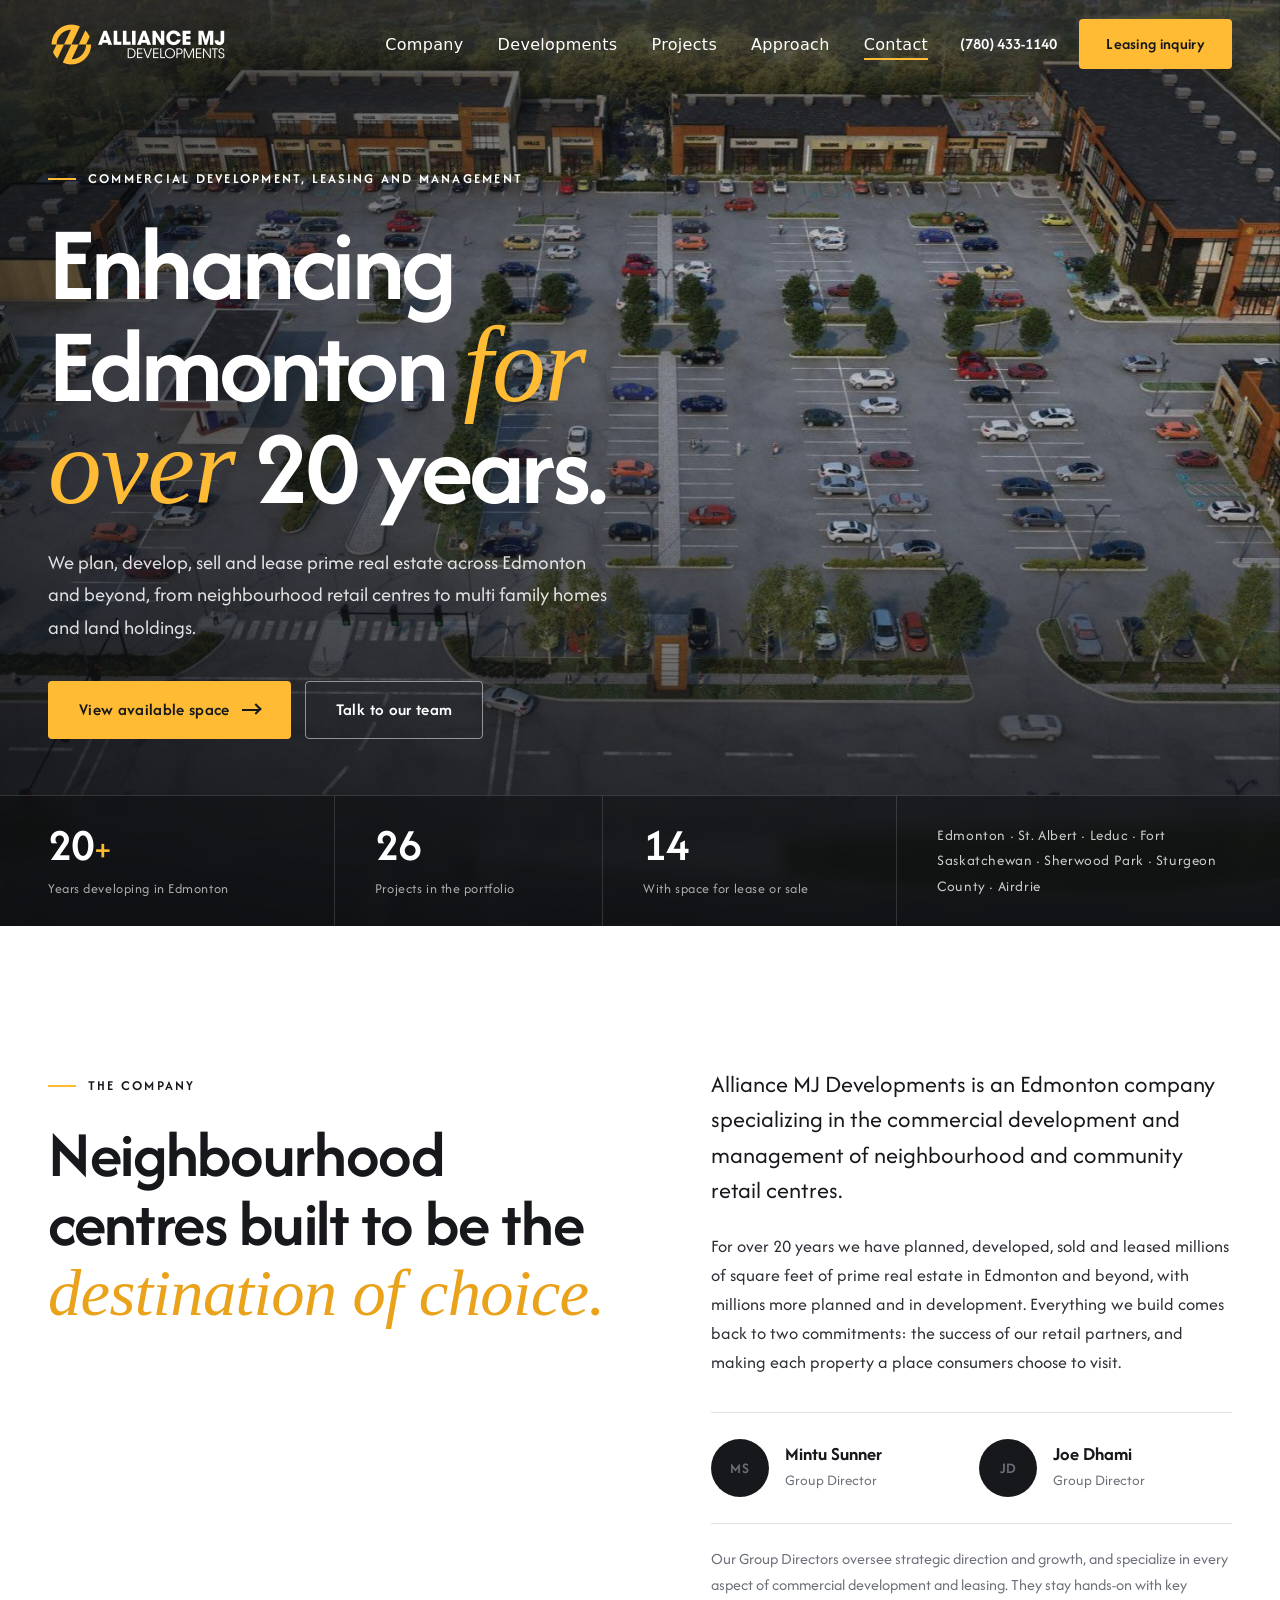
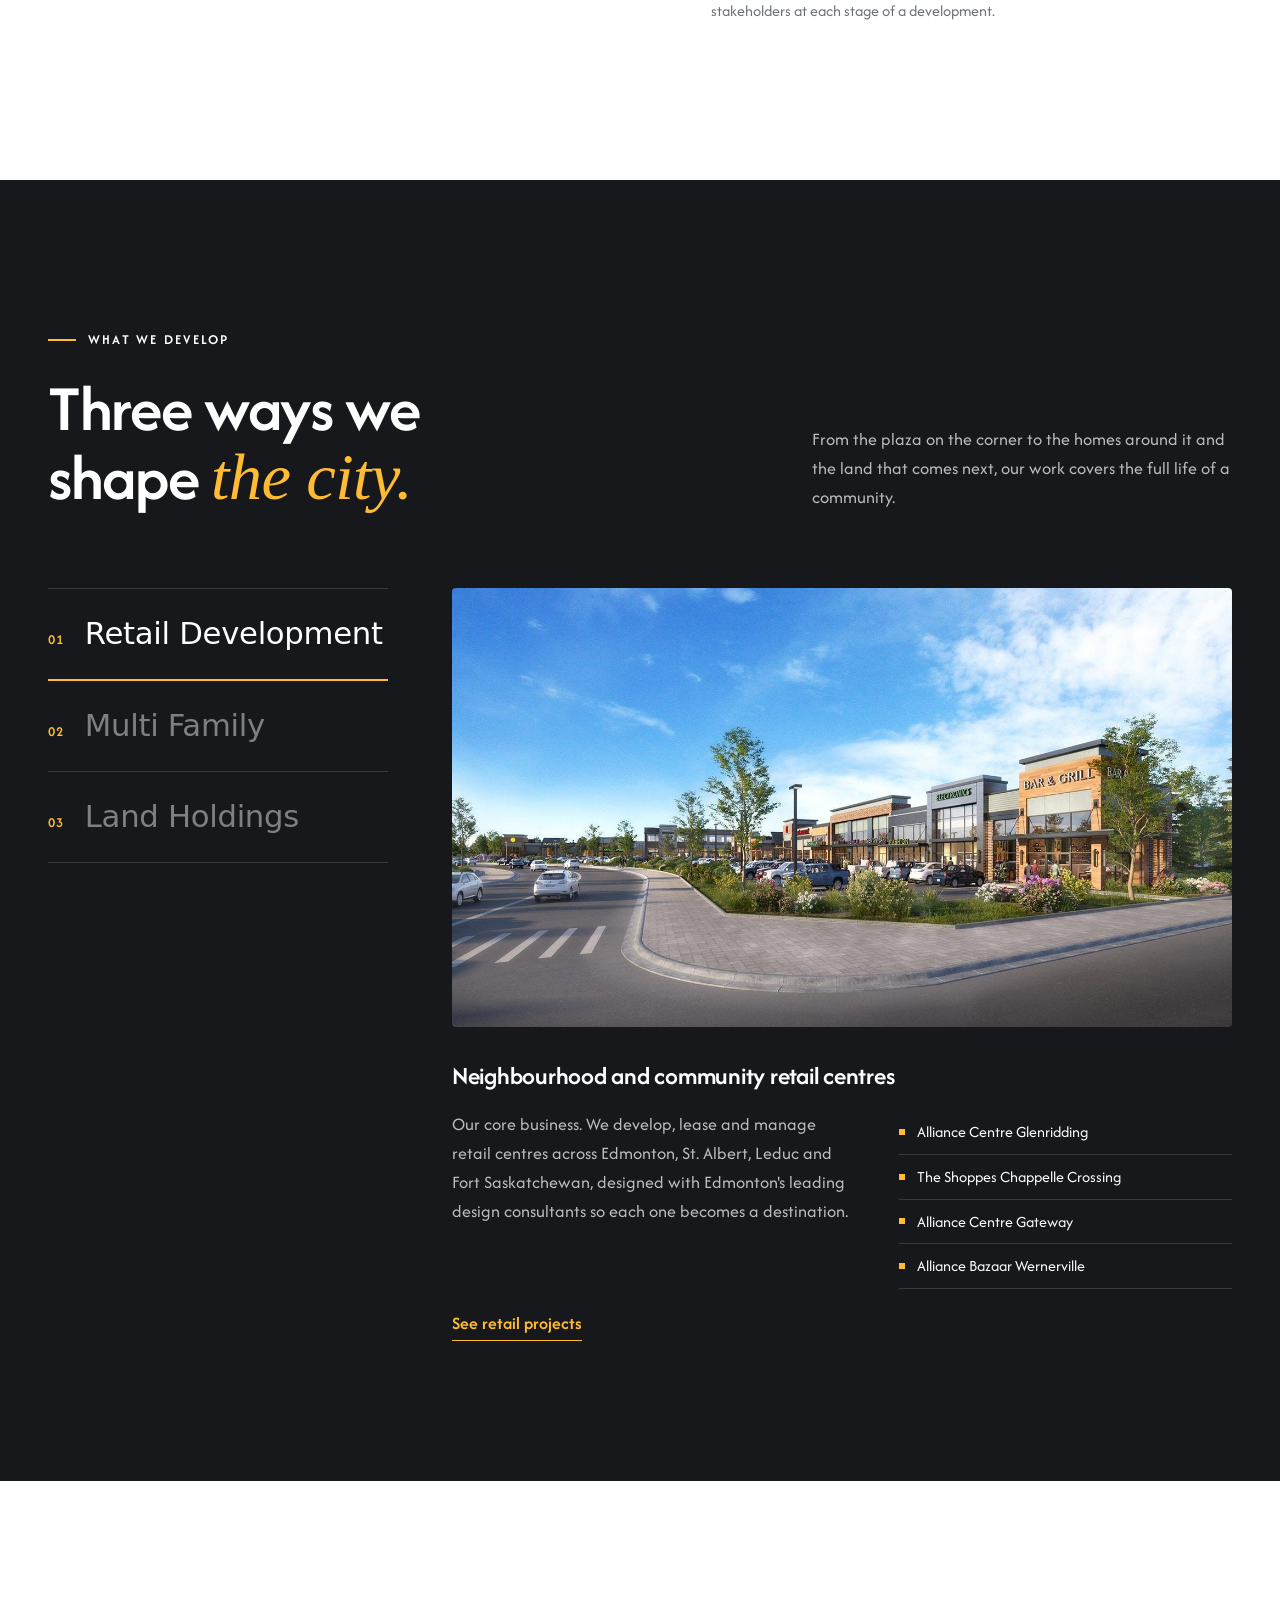
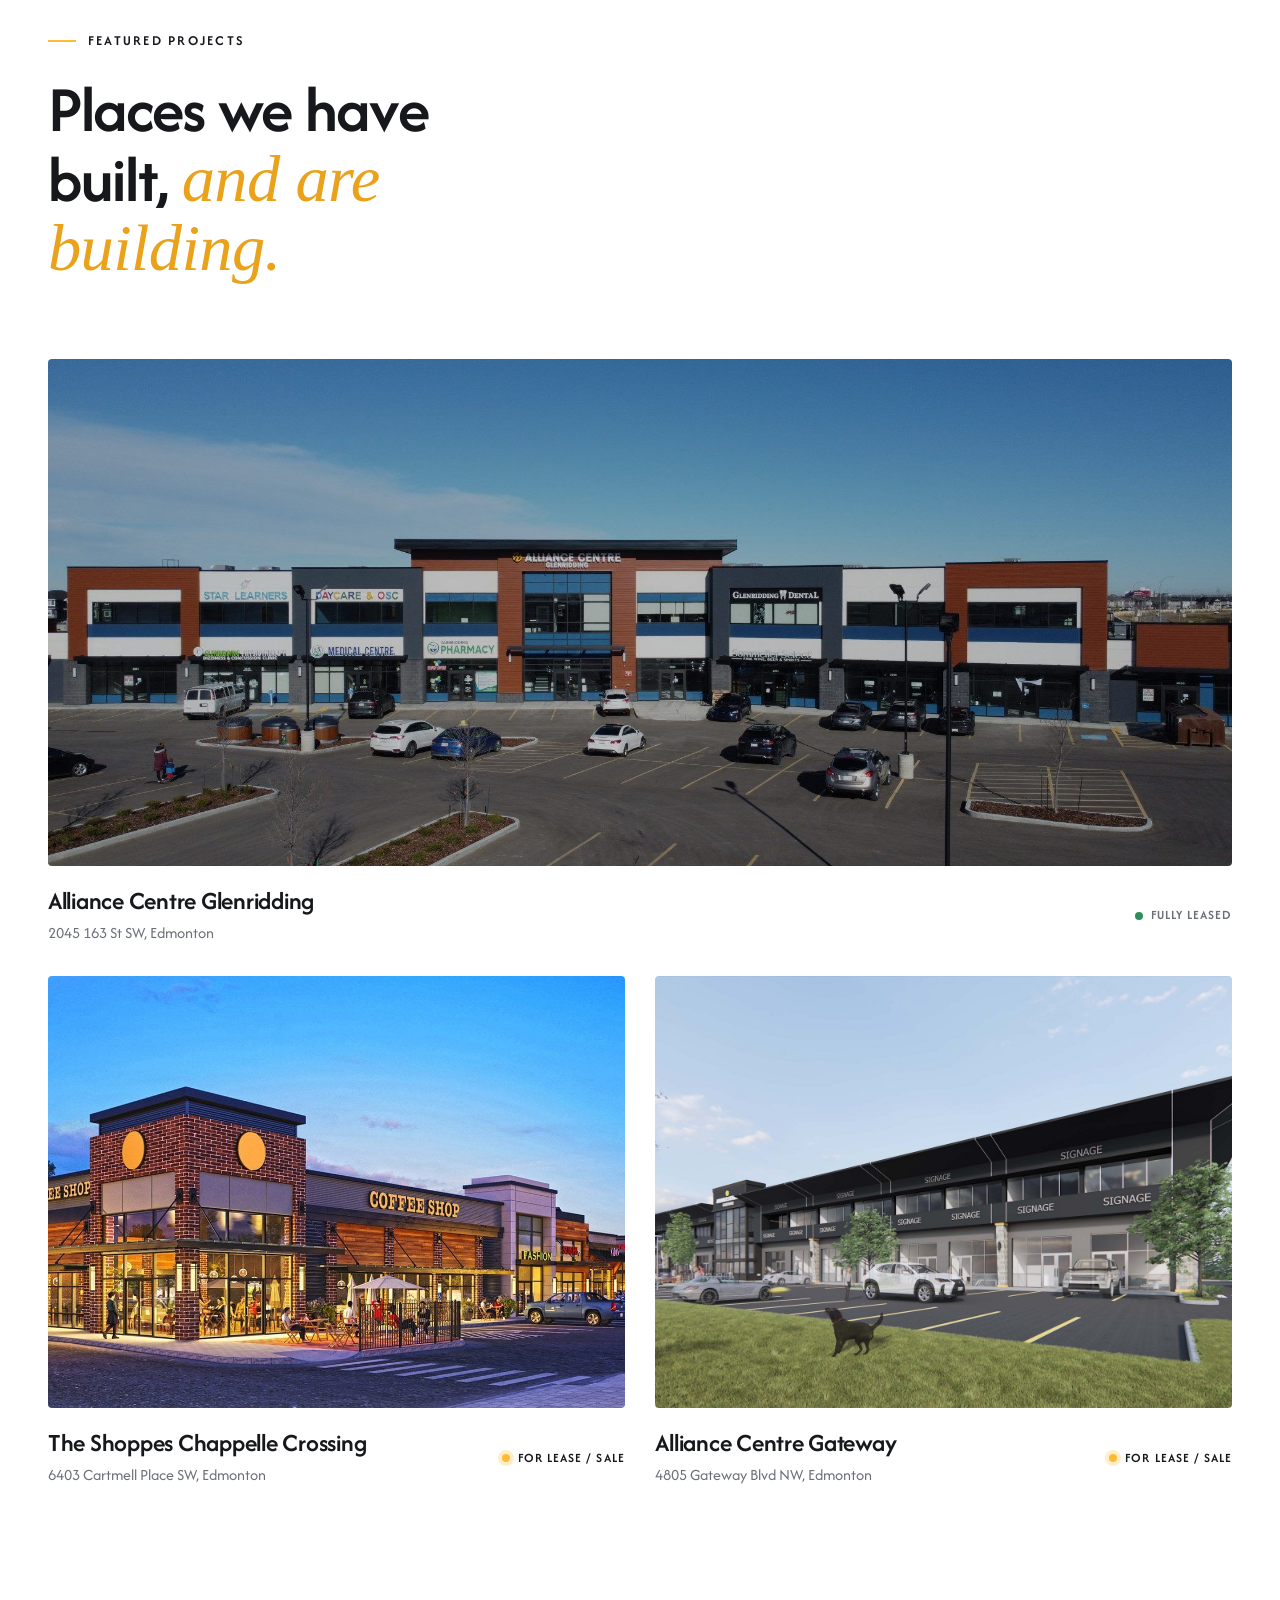
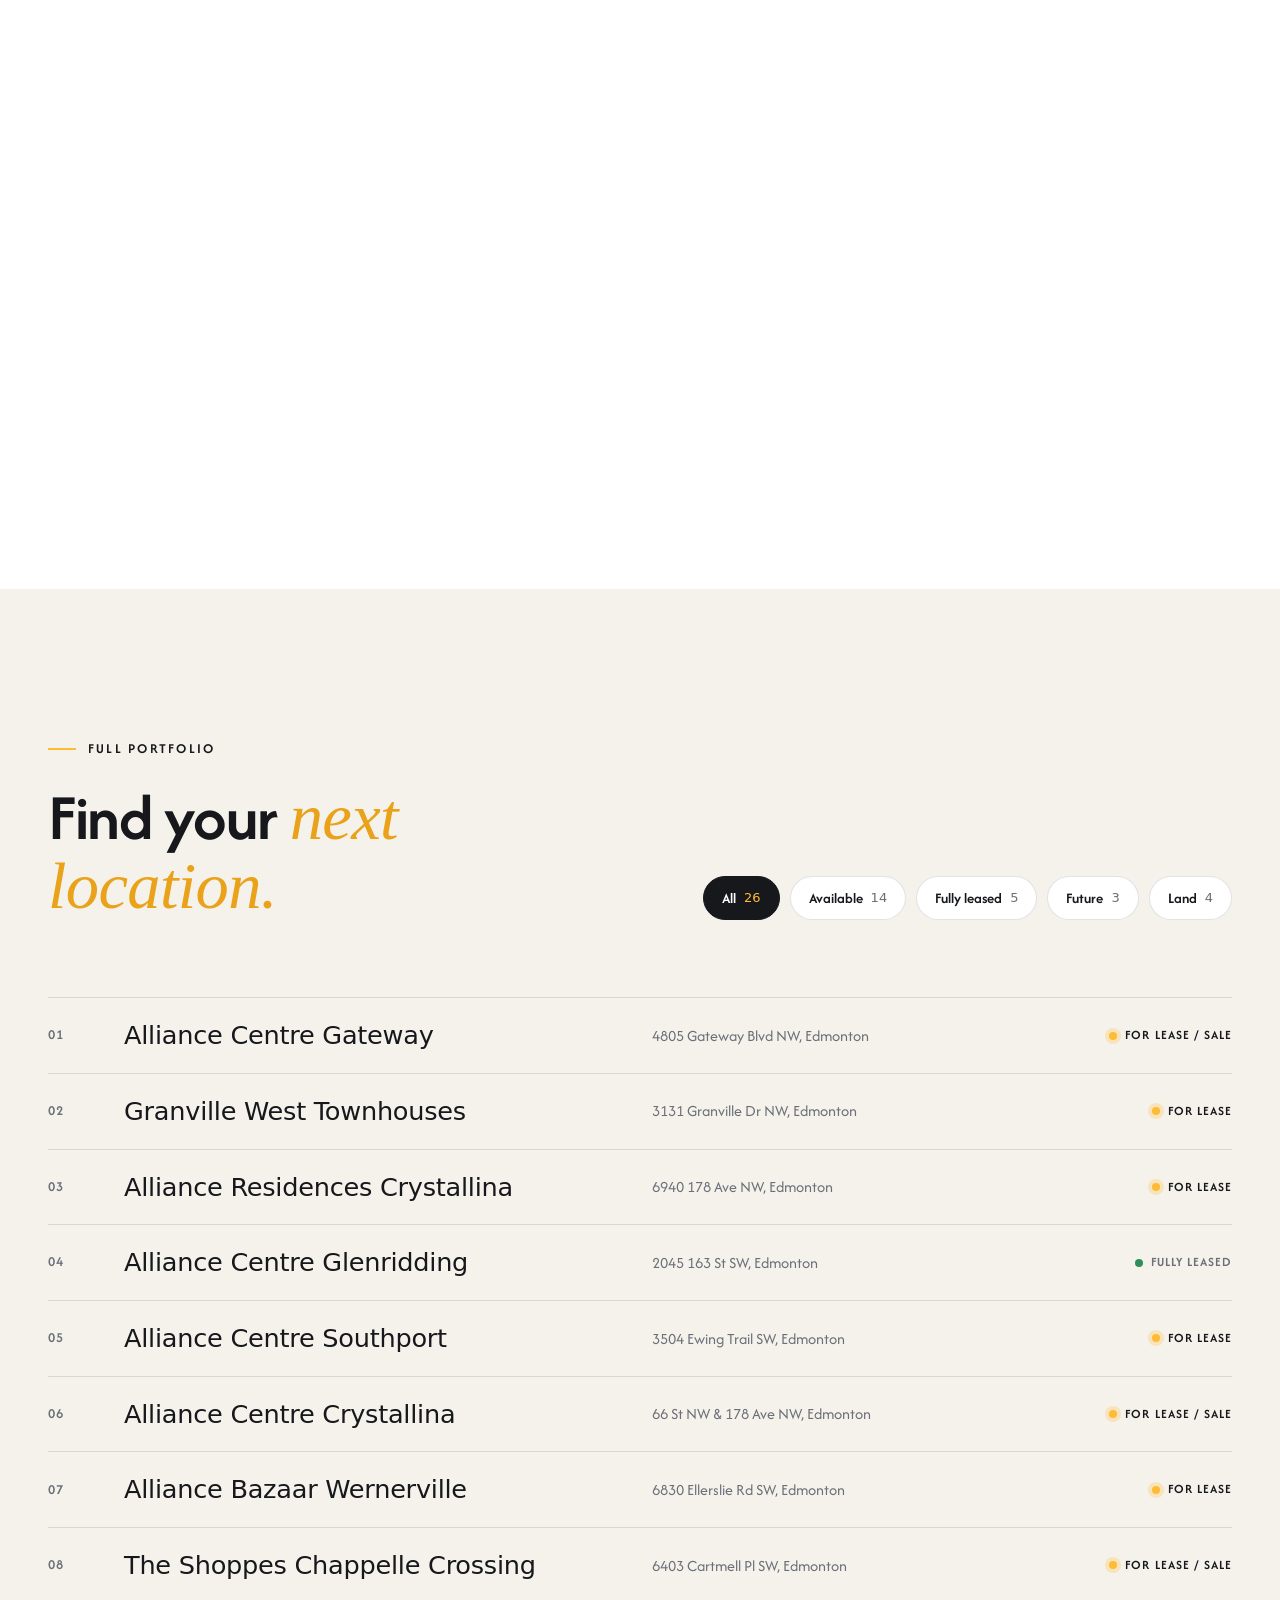
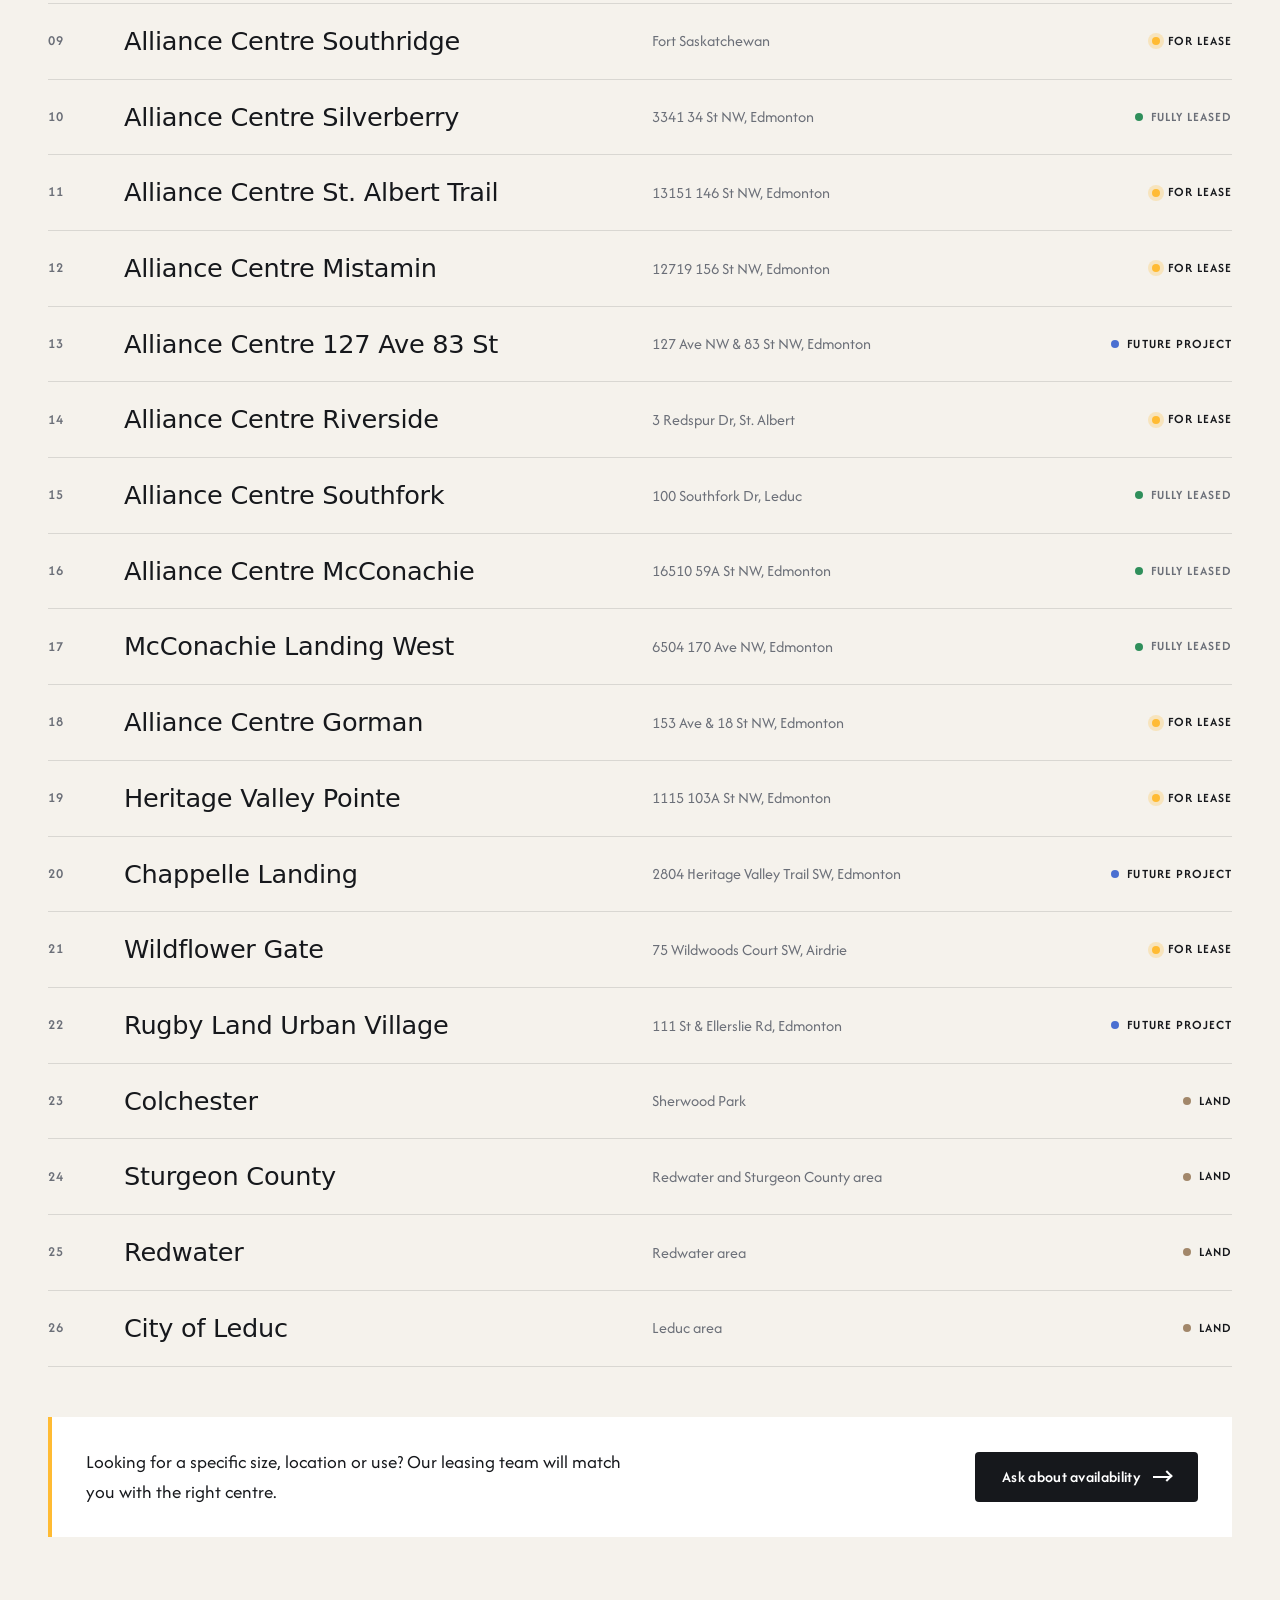
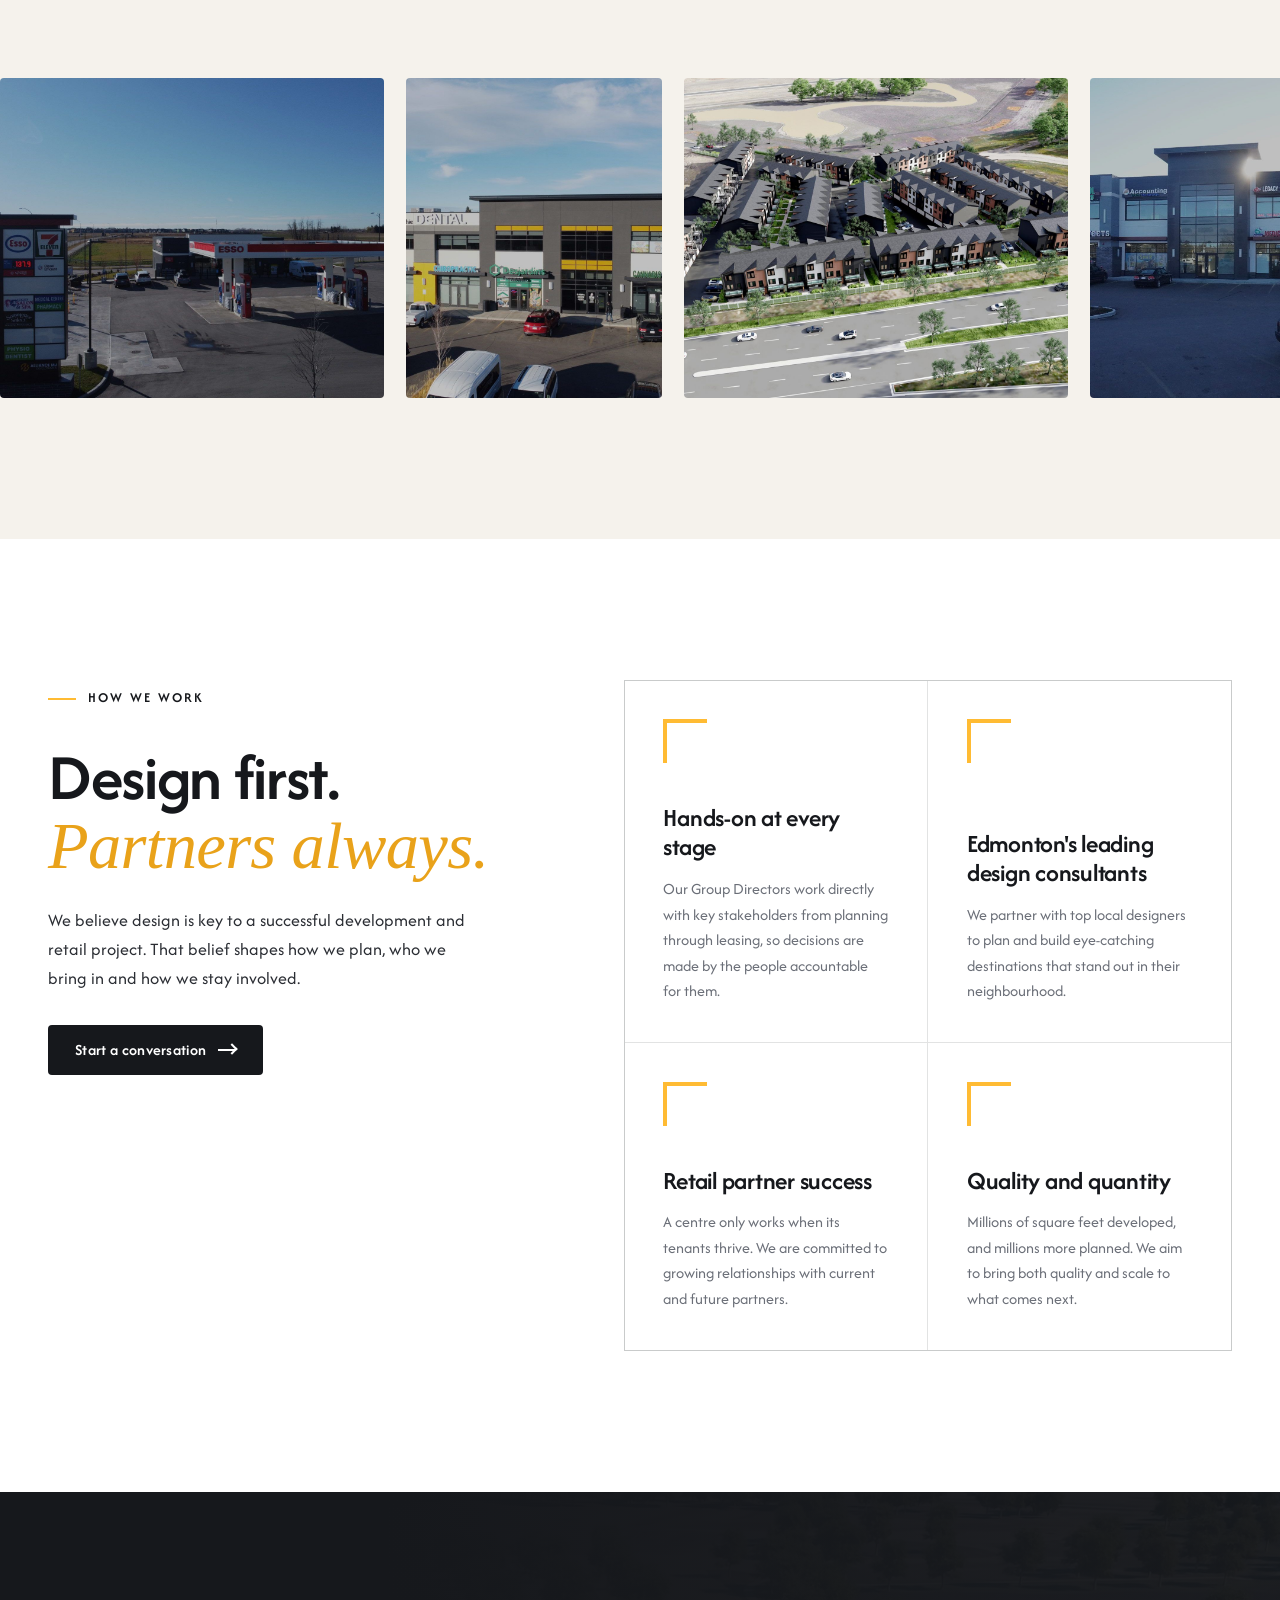
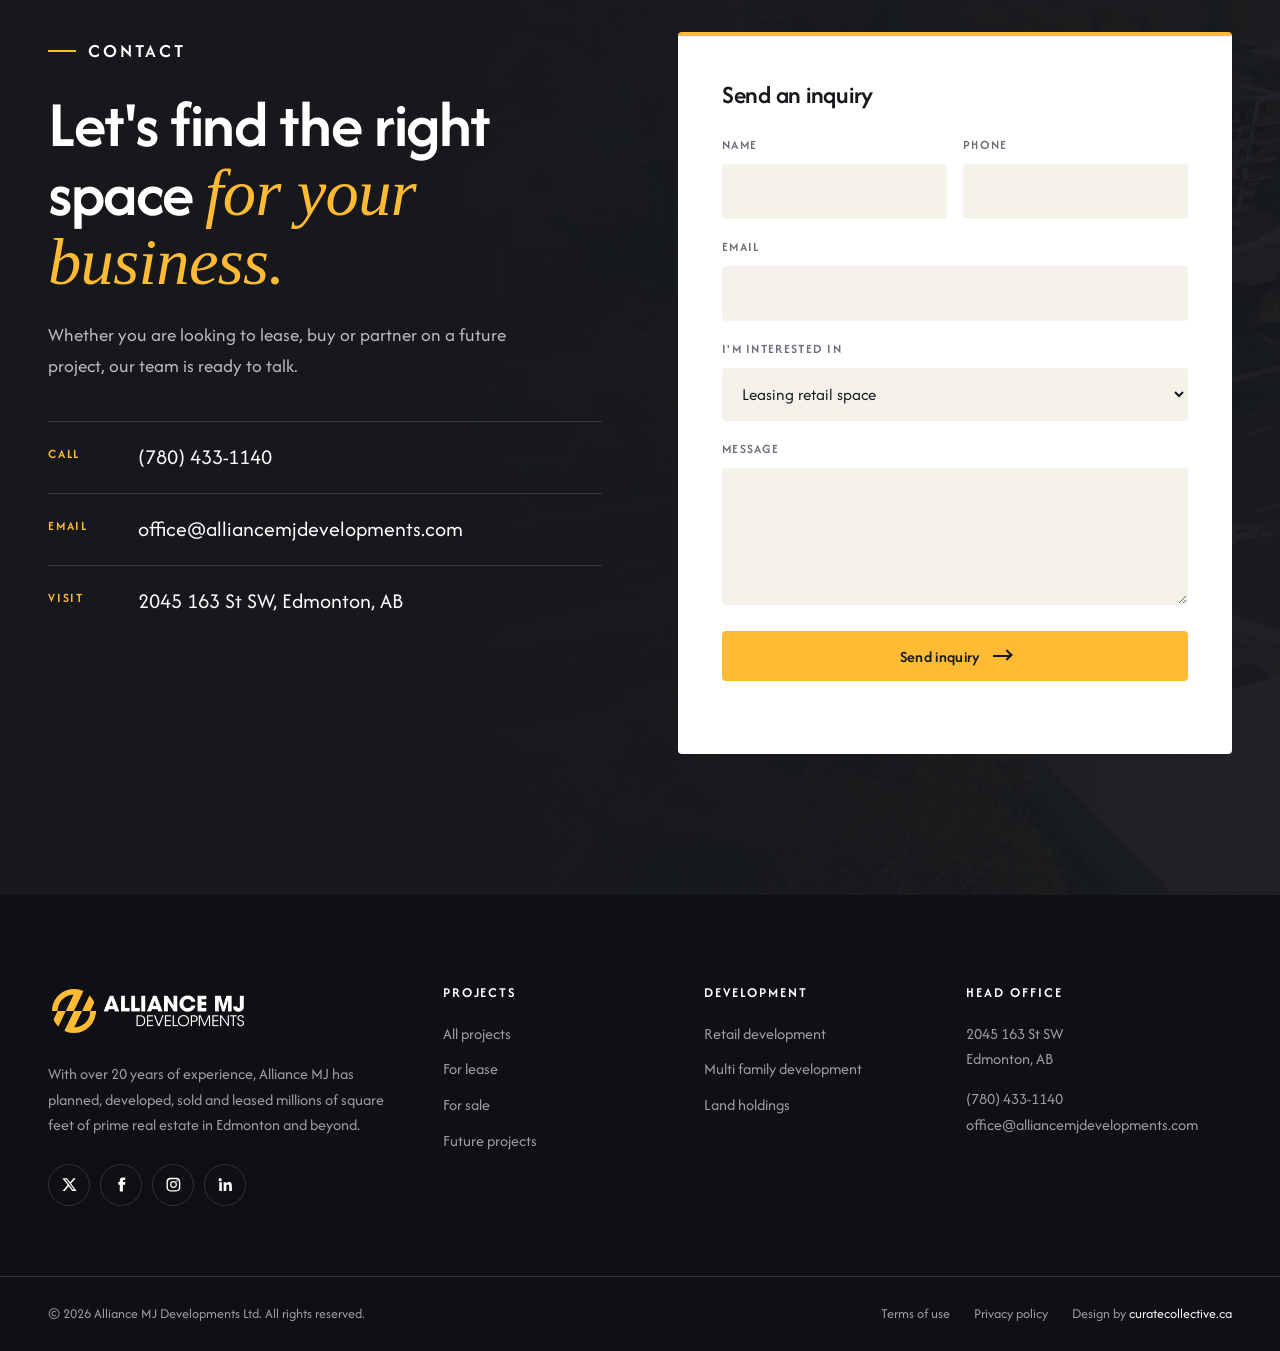
==== commit f15bb8ff: "Footer: add Design by curatecollective.ca credit Co-Authored-By: Claude Opus 5.5 <noreply@anthropic." ====
--- a/index.html
+++ b/index.html
@@ -423,6 +423,7 @@
       <ul>
         <li><a href="https://alliancemjdevelopments.com/legal/terms">Terms of use</a></li>
         <li><a href="https://alliancemjdevelopments.com/legal/privacy-policy">Privacy policy</a></li>
+        <li class="credit">Design by <a href="https://curatecollective.ca" target="_blank" rel="noopener">curatecollective.ca</a></li>
       </ul>
     </div>
   </footer>
--- a/assets/css/style.css
+++ b/assets/css/style.css
@@ -347,8 +347,10 @@
 .socials a:hover svg { fill: var(--ink); }
 .footer-bottom { display: flex; justify-content: space-between; gap: 20px; flex-wrap: wrap; padding: 26px var(--gut); border-top: 1px solid var(--line-light); font-size: 14px; }
 .footer-bottom p { margin: 0; }
-.footer-bottom ul { display: flex; gap: 24px; }
+.footer-bottom ul { display: flex; flex-wrap: wrap; gap: 8px 24px; }
 .footer-bottom a:hover { color: var(--sun); }
+.footer-bottom .credit a { color: var(--white); }
+.footer-bottom .credit a:hover { color: var(--sun); }
 
 /* ---------- Reveal ---------- */
 .reveal { opacity: 0; transform: translateY(30px); transition: opacity .9s var(--ease), transform .9s var(--ease); }
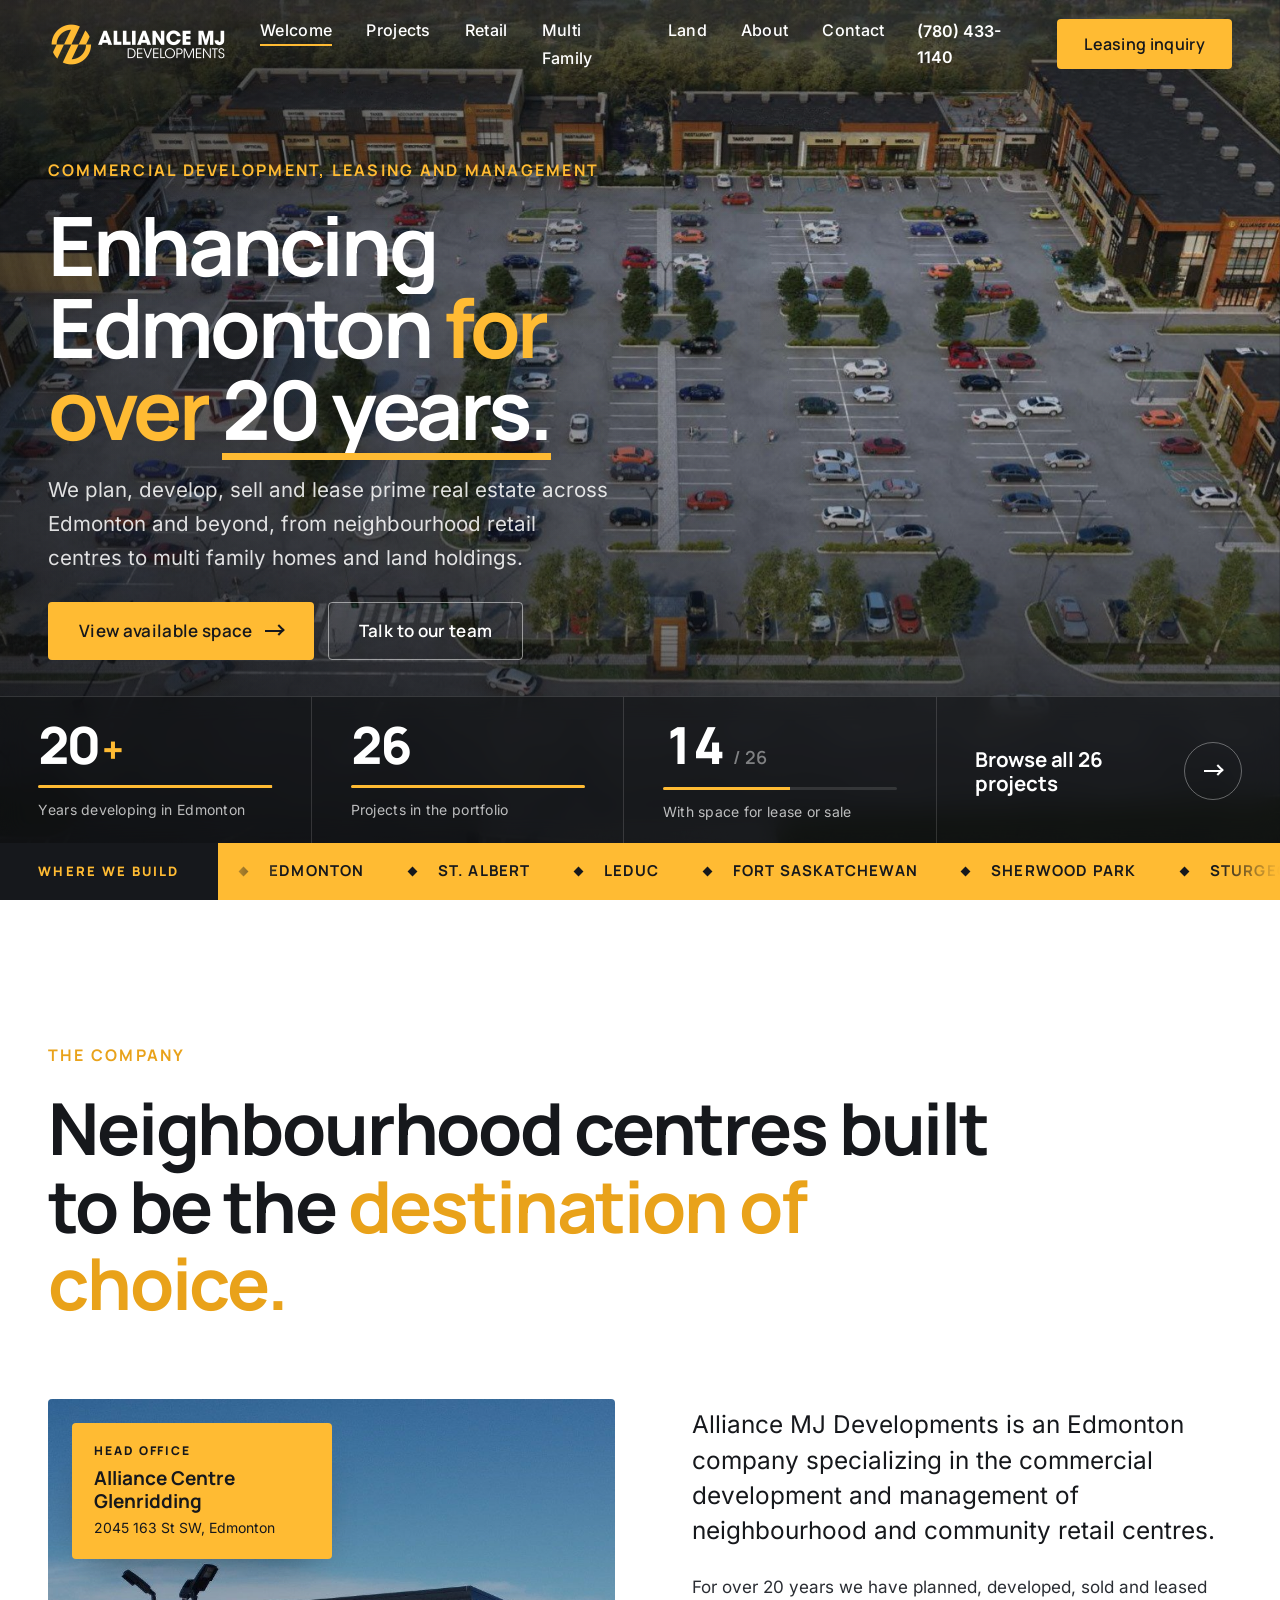
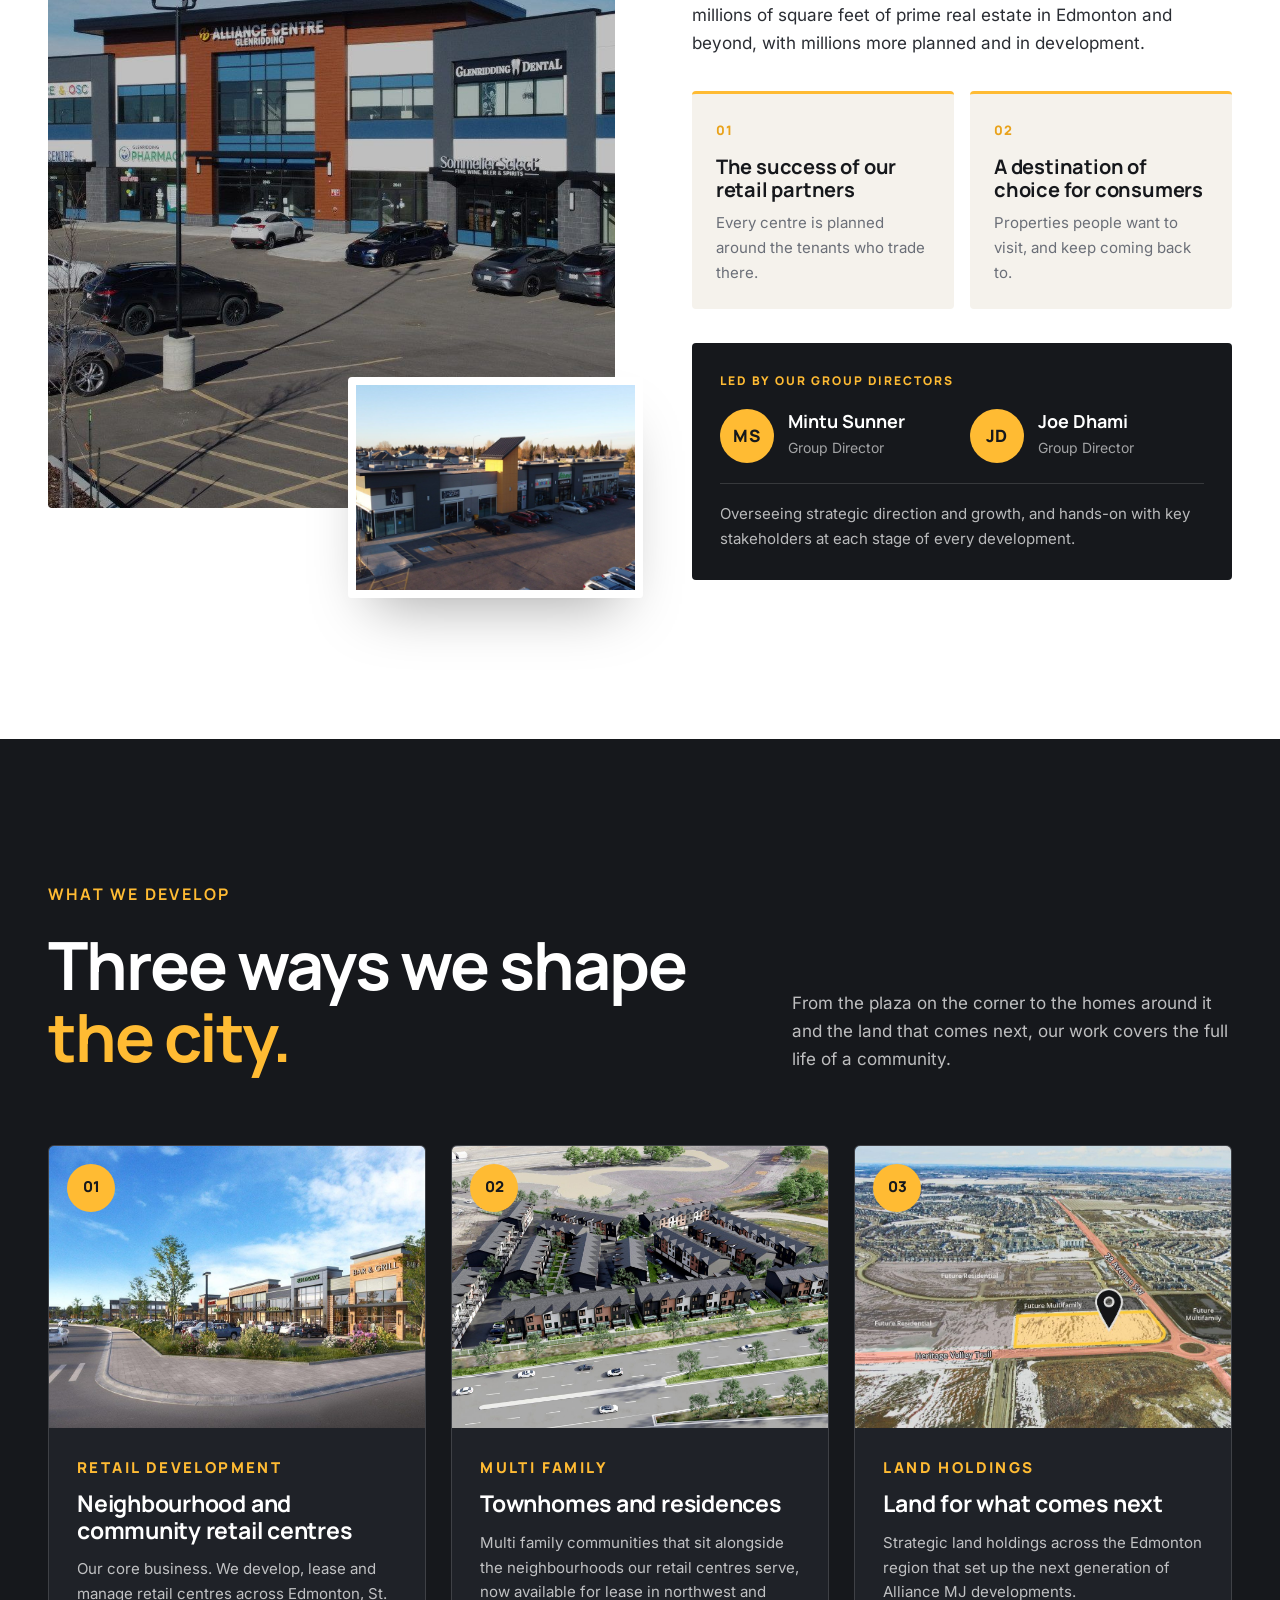
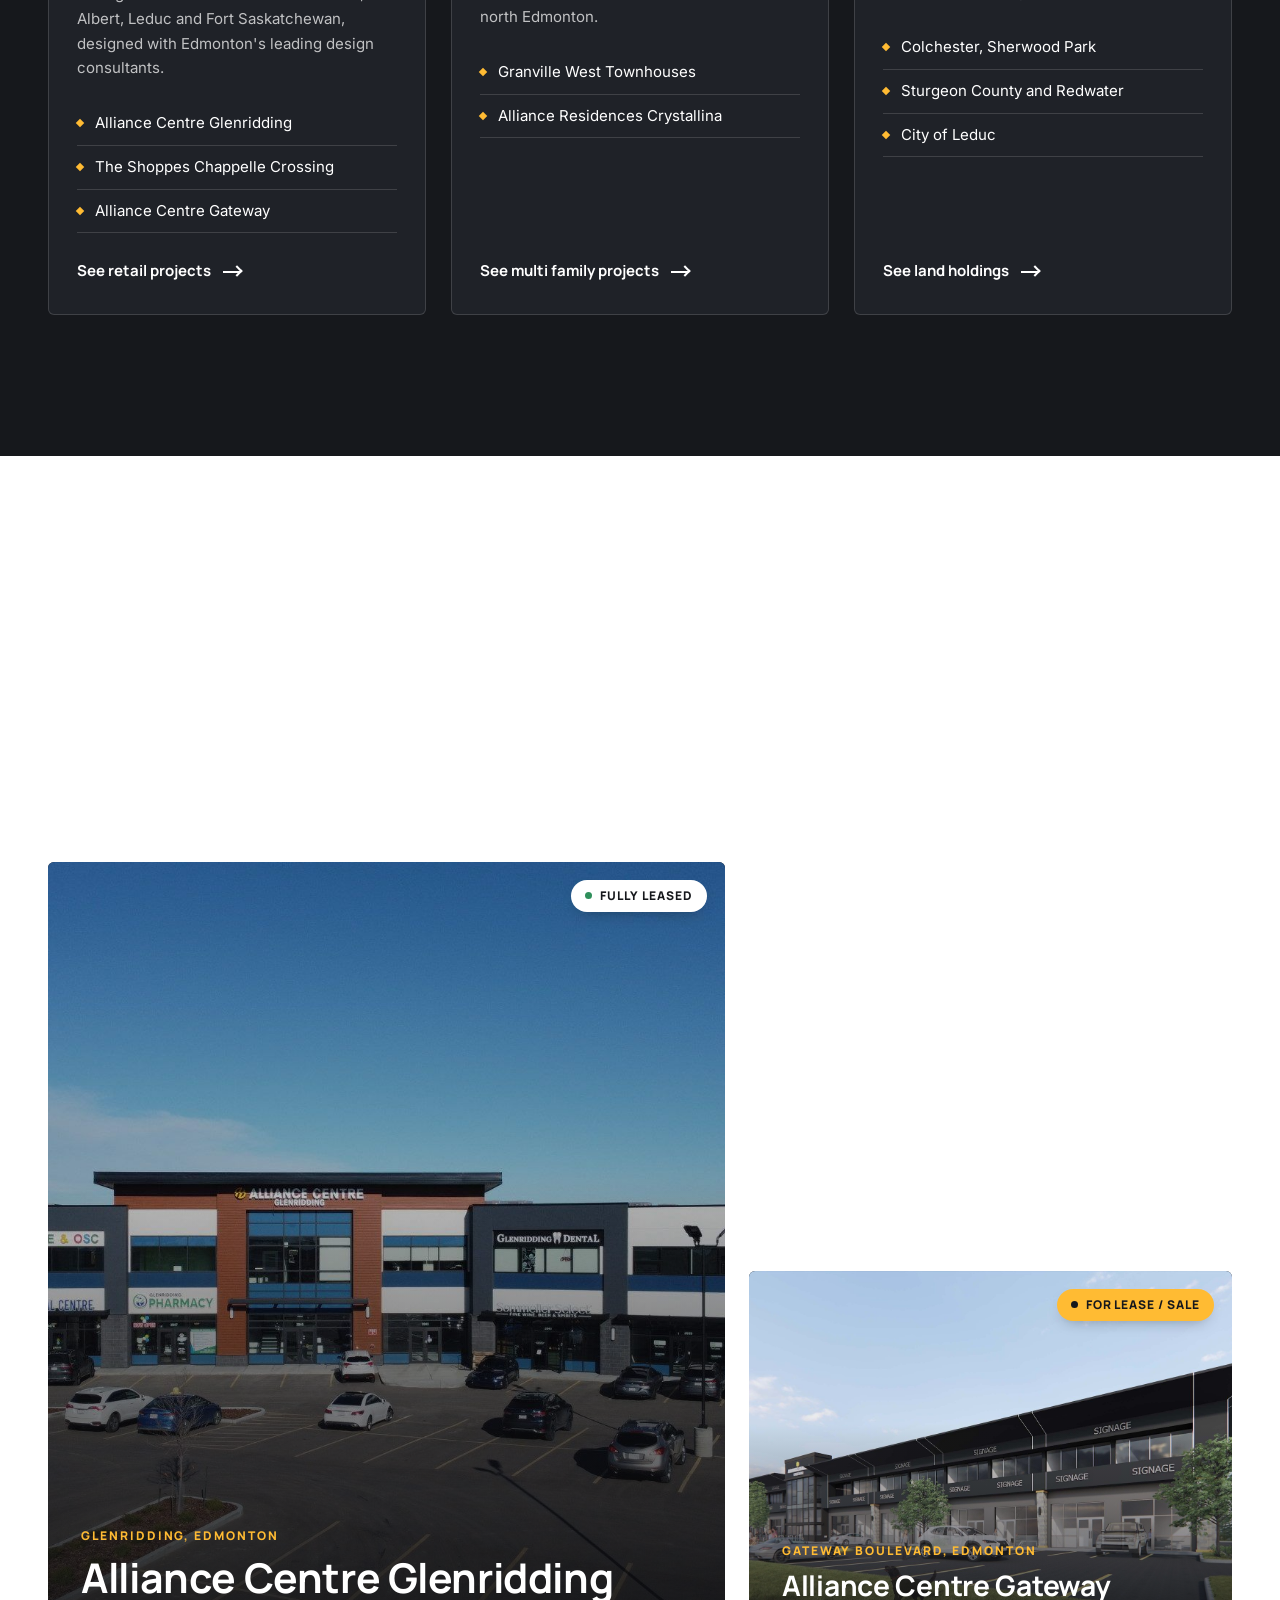
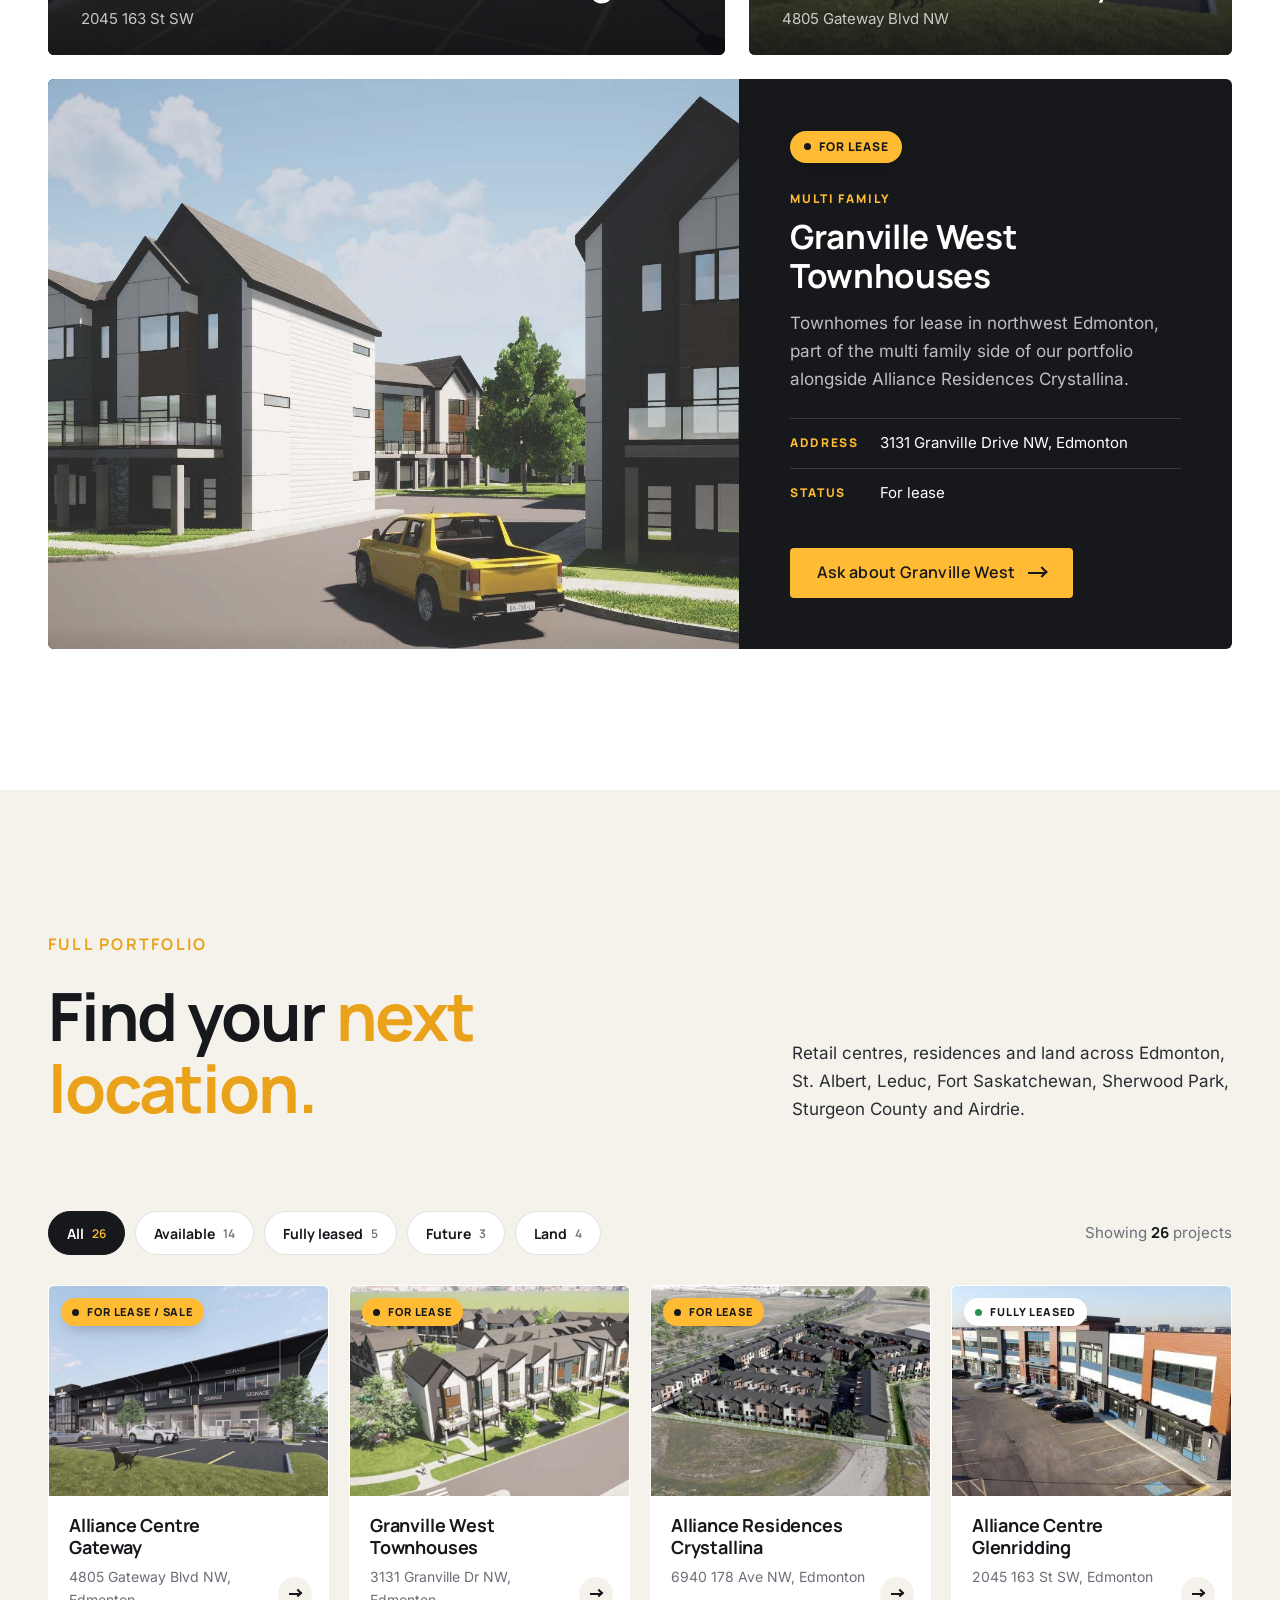
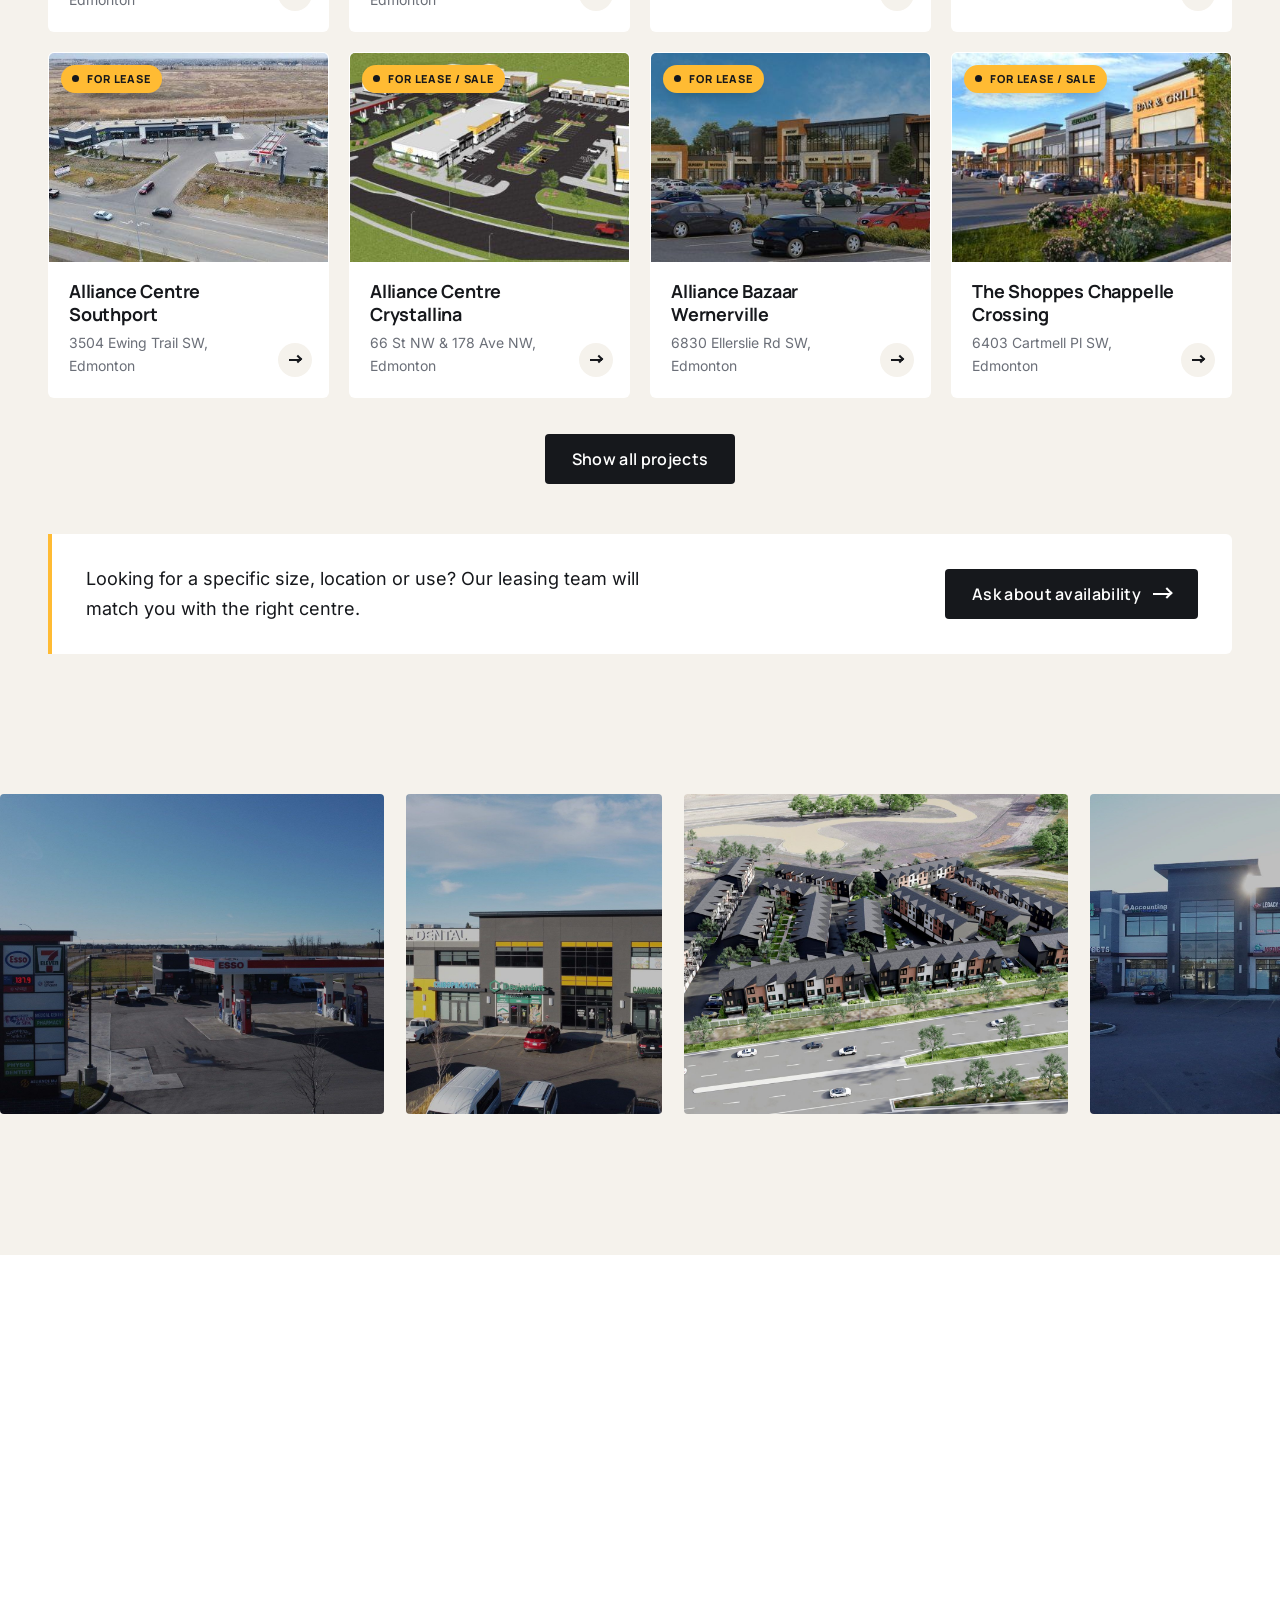
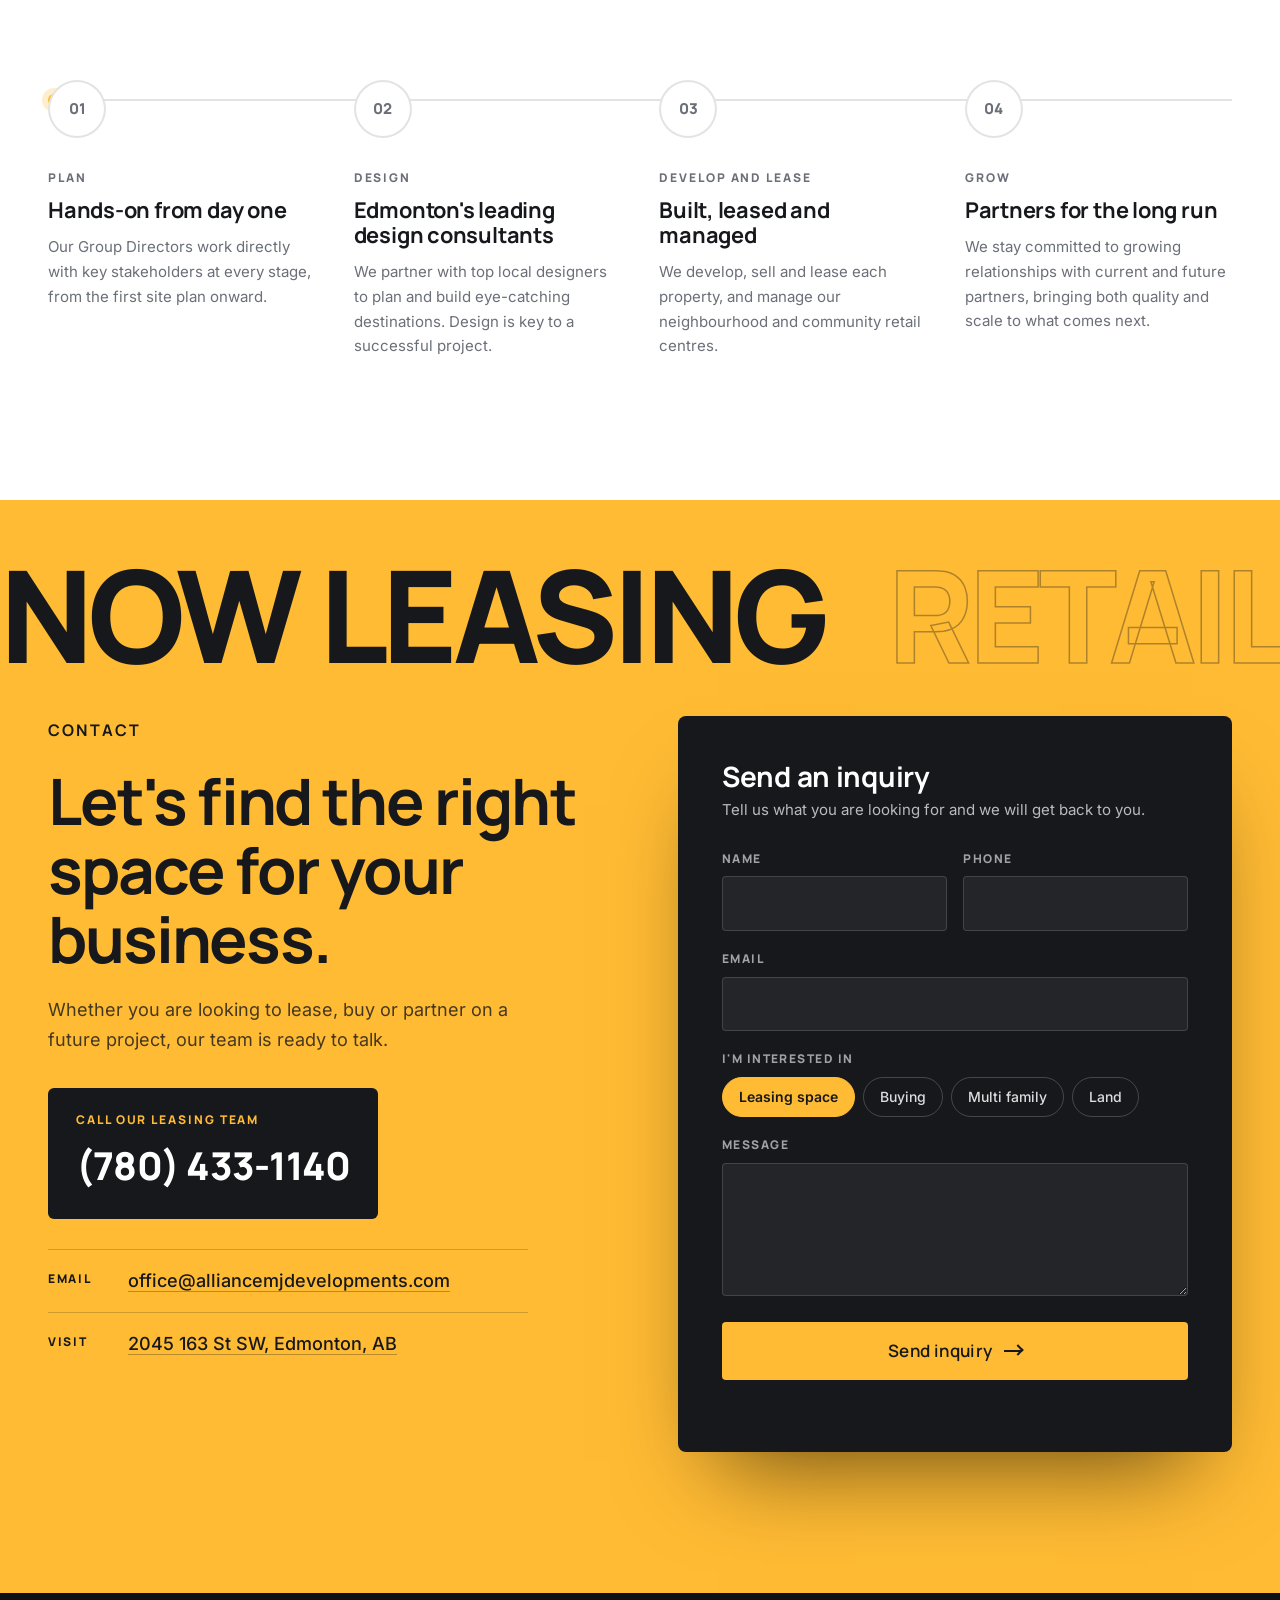
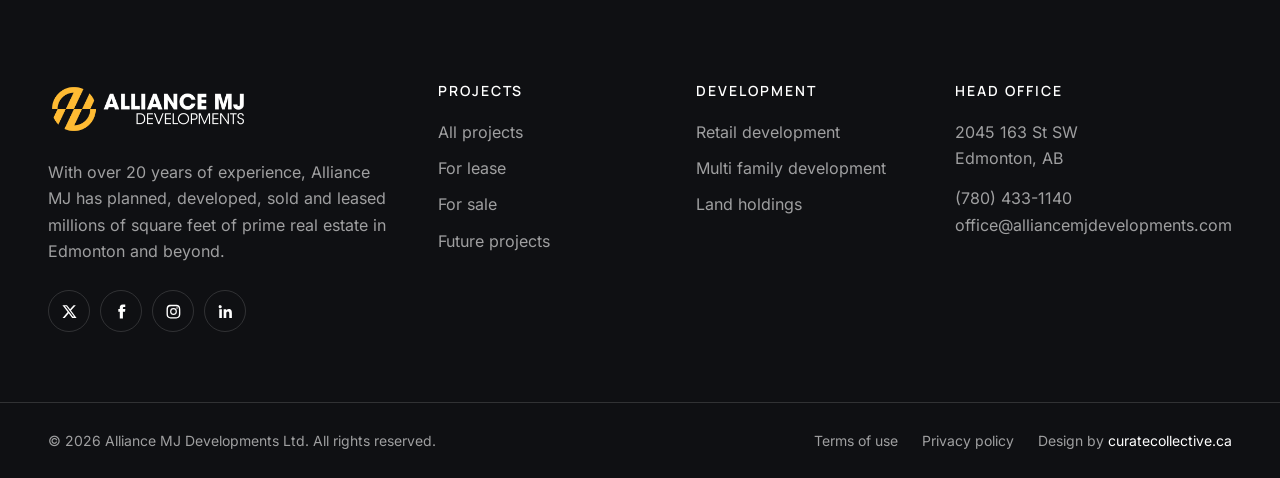
==== commit b1b4adfd: "Redesign: Manrope/Inter type, animated hero and stats ticker, boxed developments, new featured, port" ====
--- a/index.html
+++ b/index.html
@@ -13,7 +13,7 @@
   <meta name="theme-color" content="#16181c">
   <link rel="icon" type="image/png" sizes="32x32" href="assets/icons/favicon-32.png">
   <link rel="apple-touch-icon" href="assets/icons/apple-touch-icon.png">
-  <link rel="preload" href="assets/fonts/afacad-flux-latin-600-normal.woff2" as="font" type="font/woff2" crossorigin>
+  <link rel="preload" href="assets/fonts/manrope-latin-700-normal.woff2" as="font" type="font/woff2" crossorigin>
   <link rel="preload" href="assets/images/projects/alliance-bazaar-wernerville/slide-1.jpg" as="image">
   <link rel="stylesheet" href="assets/css/style.css">
   <script type="application/ld+json">
@@ -40,11 +40,13 @@
       </a>
       <nav class="main-nav" aria-label="Main">
         <ul>
-          <li><a href="#company">Company</a></li>
-          <li><a href="#developments">Developments</a></li>
-          <li><a href="#portfolio">Projects</a></li>
-          <li><a href="#approach">Approach</a></li>
-          <li><a href="#contact">Contact</a></li>
+          <li><a href="#" data-nolink aria-current="page" class="is-current">Welcome</a></li>
+          <li><a href="#" data-nolink>Projects</a></li>
+          <li><a href="#" data-nolink>Retail</a></li>
+          <li><a href="#" data-nolink>Multi Family</a></li>
+          <li><a href="#" data-nolink>Land</a></li>
+          <li><a href="#" data-nolink>About</a></li>
+          <li><a href="#" data-nolink>Contact</a></li>
         </ul>
       </nav>
       <div class="header-actions">
@@ -55,11 +57,13 @@
     </div>
     <div class="mobile-menu" id="mobile-menu" hidden>
       <ul>
-        <li><a href="#company">Company</a></li>
-        <li><a href="#developments">Developments</a></li>
-        <li><a href="#portfolio">Projects</a></li>
-        <li><a href="#approach">Approach</a></li>
-        <li><a href="#contact">Contact</a></li>
+        <li><a href="#" data-nolink>Welcome</a></li>
+        <li><a href="#" data-nolink>Projects</a></li>
+        <li><a href="#" data-nolink>Retail</a></li>
+        <li><a href="#" data-nolink>Multi Family</a></li>
+        <li><a href="#" data-nolink>Land</a></li>
+        <li><a href="#" data-nolink>About</a></li>
+        <li><a href="#" data-nolink>Contact</a></li>
       </ul>
       <a class="btn btn-sun" href="#contact">Leasing inquiry</a>
       <a class="mobile-phone" href="tel:+17804331140">(780) 433-1140</a>
@@ -74,45 +78,87 @@
         <img src="assets/images/projects/alliance-bazaar-wernerville/slide-1.jpg" alt="Aerial rendering of Alliance Bazaar Wernerville retail centre on Ellerslie Road SW, Edmonton" width="1920" height="1080" fetchpriority="high">
       </div>
       <div class="wrap hero-content">
-        <p class="eyebrow eyebrow-light">Commercial development, leasing and management</p>
-        <h1 id="hero-title">Enhancing Edmonton <em>for over</em> 20&nbsp;years.</h1>
-        <p class="hero-lede">We plan, develop, sell and lease prime real estate across Edmonton and beyond, from neighbourhood retail centres to multi family homes and land holdings.</p>
-        <div class="hero-ctas">
+        <p class="eyebrow eyebrow-light hero-anim" style="--d:.1s">Commercial development, leasing and management</p>
+        <h1 id="hero-title" data-split>Enhancing Edmonton <em>for over</em> <span class="hl">20&nbsp;years.</span></h1>
+        <p class="hero-lede hero-anim" style="--d:.95s">We plan, develop, sell and lease prime real estate across Edmonton and beyond, from neighbourhood retail centres to multi family homes and land holdings.</p>
+        <div class="hero-ctas hero-anim" style="--d:1.1s">
           <a class="btn btn-sun btn-lg" href="#portfolio">View available space <span class="arrow" aria-hidden="true"></span></a>
           <a class="btn btn-ghost btn-lg" href="#contact">Talk to our team</a>
         </div>
       </div>
       <div class="hero-ledger">
-        <div class="wrap ledger-inner">
-          <div class="ledger-item"><span class="ledger-num" data-count="20">20</span><span class="ledger-plus">+</span><span class="ledger-label">Years developing in Edmonton</span></div>
-          <div class="ledger-item"><span class="ledger-num" data-count="26">26</span><span class="ledger-label">Projects in the portfolio</span></div>
-          <div class="ledger-item"><span class="ledger-num" data-count="14">14</span><span class="ledger-label">With space for lease or sale</span></div>
-          <div class="ledger-item ledger-wide"><span class="ledger-label">Edmonton &middot; St. Albert &middot; Leduc &middot; Fort Saskatchewan &middot; Sherwood Park &middot; Sturgeon County &middot; Airdrie</span></div>
+        <div class="wrap ledger-stats">
+          <div class="stat" style="--i:0">
+            <div class="stat-figure"><span class="ledger-num" data-count="20">0</span><span class="ledger-plus">+</span></div>
+            <span class="stat-bar" aria-hidden="true"><i></i></span>
+            <span class="ledger-label">Years developing in Edmonton</span>
+          </div>
+          <div class="stat" style="--i:1">
+            <div class="stat-figure"><span class="ledger-num" data-count="26">0</span></div>
+            <span class="stat-bar" aria-hidden="true"><i></i></span>
+            <span class="ledger-label">Projects in the portfolio</span>
+          </div>
+          <div class="stat" style="--i:2">
+            <div class="stat-figure"><span class="ledger-num" data-count="14">0</span><span class="stat-of">/ 26</span></div>
+            <span class="stat-bar" aria-hidden="true"><i style="--fill:.54"></i></span>
+            <span class="ledger-label">With space for lease or sale</span>
+          </div>
+          <a class="stat stat-cta" href="#portfolio" style="--i:3">
+            <span class="stat-cta-label">Browse all 26 projects</span>
+            <span class="stat-cta-icon" aria-hidden="true"><span class="arrow"></span></span>
+          </a>
+        </div>
+        <div class="ticker" aria-label="Communities we develop in">
+          <span class="ticker-tag">Where we build</span>
+          <div class="ticker-window">
+            <ul class="ticker-track"><li>Edmonton</li><li>St. Albert</li><li>Leduc</li><li>Fort Saskatchewan</li><li>Sherwood Park</li><li>Sturgeon County</li><li>Redwater</li><li>Airdrie</li></ul>
+            <ul class="ticker-track" aria-hidden="true"><li>Edmonton</li><li>St. Albert</li><li>Leduc</li><li>Fort Saskatchewan</li><li>Sherwood Park</li><li>Sturgeon County</li><li>Redwater</li><li>Airdrie</li></ul>
+          </div>
         </div>
       </div>
     </section>
 
     <!-- COMPANY -->
     <section class="company section" id="company" aria-labelledby="company-title">
-      <div class="wrap company-grid">
-        <div class="company-head reveal">
+      <div class="wrap">
+        <div class="company-top reveal">
           <p class="eyebrow">The company</p>
           <h2 id="company-title">Neighbourhood centres built to be the <em>destination of choice.</em></h2>
         </div>
-        <div class="company-body reveal">
-          <p class="lead">Alliance MJ Developments is an Edmonton company specializing in the commercial development and management of neighbourhood and community retail centres.</p>
-          <p>For over 20 years we have planned, developed, sold and leased millions of square feet of prime real estate in Edmonton and beyond, with millions more planned and in development. Everything we build comes back to two commitments: the success of our retail partners, and making each property a place consumers choose to visit.</p>
-          <div class="directors">
-            <div class="director">
-              <span class="director-initials" aria-hidden="true">MS</span>
-              <div><strong>Mintu Sunner</strong><span>Group Director</span></div>
-            </div>
-            <div class="director">
-              <span class="director-initials" aria-hidden="true">JD</span>
-              <div><strong>Joe Dhami</strong><span>Group Director</span></div>
-            </div>
-          </div>
-          <p class="small">Our Group Directors oversee strategic direction and growth, and specialize in every aspect of commercial development and leasing. They stay hands-on with key stakeholders at each stage of a development.</p>
+        <div class="company-grid">
+          <div class="company-visual reveal">
+            <figure class="cv-main"><img src="assets/images/projects/alliance-centre-glenridding/slide-3.jpg" alt="Alliance Centre Glenridding, home of the Alliance MJ Developments head office" loading="lazy" width="1600" height="900"></figure>
+            <figure class="cv-inset"><img src="assets/images/projects/alliance-centre-southfork/slide-1.jpg" alt="Alliance Centre Southfork retail centre in Leduc" loading="lazy" width="1600" height="900"></figure>
+            <div class="cv-badge">
+              <span class="cv-badge-k">Head office</span>
+              <strong>Alliance Centre Glenridding</strong>
+              <span>2045 163 St SW, Edmonton</span>
+            </div>
+          </div>
+          <div class="company-body reveal">
+            <p class="lead">Alliance MJ Developments is an Edmonton company specializing in the commercial development and management of neighbourhood and community retail centres.</p>
+            <p>For over 20 years we have planned, developed, sold and leased millions of square feet of prime real estate in Edmonton and beyond, with millions more planned and in development.</p>
+            <div class="commitments">
+              <div class="commit">
+                <span class="commit-n">01</span>
+                <h3>The success of our retail partners</h3>
+                <p>Every centre is planned around the tenants who trade there.</p>
+              </div>
+              <div class="commit">
+                <span class="commit-n">02</span>
+                <h3>A destination of choice for consumers</h3>
+                <p>Properties people want to visit, and keep coming back to.</p>
+              </div>
+            </div>
+            <div class="directors-card">
+              <p class="dc-k">Led by our Group Directors</p>
+              <div class="directors">
+                <div class="director"><span class="director-initials" aria-hidden="true">MS</span><div><strong>Mintu Sunner</strong><span>Group Director</span></div></div>
+                <div class="director"><span class="director-initials" aria-hidden="true">JD</span><div><strong>Joe Dhami</strong><span>Group Director</span></div></div>
+              </div>
+              <p class="dc-note">Overseeing strategic direction and growth, and hands-on with key stakeholders at each stage of every development.</p>
+            </div>
+          </div>
         </div>
       </div>
     </section>
@@ -127,62 +173,37 @@
           </div>
           <p class="section-intro">From the plaza on the corner to the homes around it and the land that comes next, our work covers the full life of a community.</p>
         </div>
-
-        <div class="dev-tabs" data-tabs>
-          <div class="dev-list" role="tablist" aria-label="Development types">
-            <button class="dev-tab is-active" role="tab" id="tab-retail" aria-controls="panel-retail" aria-selected="true">
-              <span class="dev-idx">01</span><span class="dev-name">Retail Development</span>
-            </button>
-            <button class="dev-tab" role="tab" id="tab-multi" aria-controls="panel-multi" aria-selected="false" tabindex="-1">
-              <span class="dev-idx">02</span><span class="dev-name">Multi Family</span>
-            </button>
-            <button class="dev-tab" role="tab" id="tab-land" aria-controls="panel-land" aria-selected="false" tabindex="-1">
-              <span class="dev-idx">03</span><span class="dev-name">Land Holdings</span>
-            </button>
-          </div>
-
-          <div class="dev-panels">
-            <article class="dev-panel is-active" role="tabpanel" id="panel-retail" aria-labelledby="tab-retail">
-              <figure class="dev-figure"><img src="assets/images/projects/the-shoppes-chappelle-crossing/slide-1.jpg" alt="Rendering of The Shoppes Chappelle Crossing retail centre in southwest Edmonton" loading="lazy" width="1600" height="900"></figure>
-              <div class="dev-copy">
-                <h3>Neighbourhood and community retail centres</h3>
-                <p>Our core business. We develop, lease and manage retail centres across Edmonton, St. Albert, Leduc and Fort Saskatchewan, designed with Edmonton's leading design consultants so each one becomes a destination.</p>
-                <ul class="dev-examples">
-                  <li>Alliance Centre Glenridding</li>
-                  <li>The Shoppes Chappelle Crossing</li>
-                  <li>Alliance Centre Gateway</li>
-                  <li>Alliance Bazaar Wernerville</li>
-                </ul>
-                <a class="text-link" href="#portfolio" data-filter-link="retail">See retail projects</a>
-              </div>
-            </article>
-            <article class="dev-panel" role="tabpanel" id="panel-multi" aria-labelledby="tab-multi" hidden>
-              <figure class="dev-figure"><img src="assets/images/projects/granville-west/slide-1.jpg" alt="Rendering of Granville West Townhouses in northwest Edmonton" loading="lazy" width="1600" height="900"></figure>
-              <div class="dev-copy">
-                <h3>Townhomes and residences</h3>
-                <p>Multi family communities that sit alongside the neighbourhoods our retail centres serve, now available for lease in northwest and north Edmonton.</p>
-                <ul class="dev-examples">
-                  <li>Granville West Townhouses</li>
-                  <li>Alliance Residences Crystallina</li>
-                </ul>
-                <a class="text-link" href="#portfolio" data-filter-link="multi">See multi family projects</a>
-              </div>
-            </article>
-            <article class="dev-panel" role="tabpanel" id="panel-land" aria-labelledby="tab-land" hidden>
-              <figure class="dev-figure"><img src="assets/images/projects/chappelle-landing/slide-1.jpg" alt="Aerial view of the Chappelle Landing development site in southwest Edmonton" loading="lazy" width="1600" height="900"></figure>
-              <div class="dev-copy">
-                <h3>Land for what comes next</h3>
-                <p>Strategic land holdings across the Edmonton region that set up the next generation of Alliance MJ developments.</p>
-                <ul class="dev-examples">
-                  <li>Colchester, Sherwood Park</li>
-                  <li>Sturgeon County</li>
-                  <li>Redwater</li>
-                  <li>City of Leduc</li>
-                </ul>
-                <a class="text-link" href="#portfolio" data-filter-link="land">See land holdings</a>
-              </div>
-            </article>
-          </div>
+        <div class="dev-grid">
+          <article class="dev-card reveal" id="dev-retail">
+            <figure><img src="assets/images/projects/the-shoppes-chappelle-crossing/slide-1.jpg" alt="Rendering of The Shoppes Chappelle Crossing retail centre in southwest Edmonton" loading="lazy" width="1600" height="900"><span class="dev-num">01</span></figure>
+            <div class="dev-card-body">
+              <p class="dev-kicker">Retail Development</p>
+              <h3>Neighbourhood and community retail centres</h3>
+              <p>Our core business. We develop, lease and manage retail centres across Edmonton, St. Albert, Leduc and Fort Saskatchewan, designed with Edmonton's leading design consultants.</p>
+              <ul class="dev-examples"><li>Alliance Centre Glenridding</li><li>The Shoppes Chappelle Crossing</li><li>Alliance Centre Gateway</li></ul>
+              <a class="dev-link" href="#portfolio" data-filter-link="retail">See retail projects <span class="arrow" aria-hidden="true"></span></a>
+            </div>
+          </article>
+          <article class="dev-card reveal" id="dev-multi">
+            <figure><img src="assets/images/projects/alliance-residences-crystallina/slide-1.jpg" alt="Rendering of Alliance Residences Crystallina townhomes in north Edmonton" loading="lazy" width="1600" height="900"><span class="dev-num">02</span></figure>
+            <div class="dev-card-body">
+              <p class="dev-kicker">Multi Family</p>
+              <h3>Townhomes and residences</h3>
+              <p>Multi family communities that sit alongside the neighbourhoods our retail centres serve, now available for lease in northwest and north Edmonton.</p>
+              <ul class="dev-examples"><li>Granville West Townhouses</li><li>Alliance Residences Crystallina</li></ul>
+              <a class="dev-link" href="#portfolio" data-filter-link="multi">See multi family projects <span class="arrow" aria-hidden="true"></span></a>
+            </div>
+          </article>
+          <article class="dev-card reveal" id="dev-land">
+            <figure><img src="assets/images/projects/chappelle-landing/slide-1.jpg" alt="Aerial view of the Chappelle Landing development site in southwest Edmonton" loading="lazy" width="1600" height="900"><span class="dev-num">03</span></figure>
+            <div class="dev-card-body">
+              <p class="dev-kicker">Land Holdings</p>
+              <h3>Land for what comes next</h3>
+              <p>Strategic land holdings across the Edmonton region that set up the next generation of Alliance MJ developments.</p>
+              <ul class="dev-examples"><li>Colchester, Sherwood Park</li><li>Sturgeon County and Redwater</li><li>City of Leduc</li></ul>
+              <a class="dev-link" href="#portfolio" data-filter-link="land">See land holdings <span class="arrow" aria-hidden="true"></span></a>
+            </div>
+          </article>
         </div>
       </div>
     </section>
@@ -190,56 +211,48 @@
     <!-- FEATURED -->
     <section class="featured section" aria-labelledby="featured-title">
       <div class="wrap">
-        <div class="section-head reveal">
-          <p class="eyebrow">Featured projects</p>
-          <h2 id="featured-title">Places we have built, <em>and are building.</em></h2>
-        </div>
-        <div class="feature-grid">
-          <article class="feature feature-xl reveal">
-            <a href="#contact" class="feature-link" aria-label="Inquire about Alliance Centre Glenridding">
-              <figure><img src="assets/images/projects/alliance-centre-glenridding/slide-1.jpg" alt="Alliance Centre Glenridding retail centre at 2045 163 Street SW, Edmonton" loading="lazy" width="1600" height="900"></figure>
-              <div class="feature-meta">
-                <span class="status status-leased">Fully leased</span>
-                <h3>Alliance Centre Glenridding</h3>
-                <p>2045 163 St SW, Edmonton</p>
-              </div>
-            </a>
-          </article>
-          <article class="feature reveal">
-            <a href="#contact" class="feature-link" aria-label="Inquire about The Shoppes Chappelle Crossing">
-              <figure><img src="assets/images/projects/the-shoppes-chappelle-crossing/slide-2.jpg" alt="The Shoppes Chappelle Crossing storefronts in southwest Edmonton" loading="lazy" width="1600" height="900"></figure>
-              <div class="feature-meta">
-                <span class="status status-open">For lease / sale</span>
-                <h3>The Shoppes Chappelle Crossing</h3>
-                <p>6403 Cartmell Place SW, Edmonton</p>
-              </div>
-            </a>
-          </article>
-          <article class="feature reveal">
-            <a href="#contact" class="feature-link" aria-label="Inquire about Alliance Centre Gateway">
-              <figure><img src="assets/images/projects/alliance-centre-gateway/slide-1.jpg" alt="Alliance Centre Gateway on Gateway Boulevard NW, Edmonton" loading="lazy" width="1600" height="900"></figure>
-              <div class="feature-meta">
-                <span class="status status-open">For lease / sale</span>
-                <h3>Alliance Centre Gateway</h3>
-                <p>4805 Gateway Blvd NW, Edmonton</p>
-              </div>
-            </a>
-          </article>
-          <article class="feature feature-wide reveal">
-            <a href="#contact" class="feature-link" aria-label="Inquire about Granville West Townhouses">
-              <figure><img src="assets/images/projects/granville-west/slide-2.jpg" alt="Granville West Townhouses in northwest Edmonton" loading="lazy" width="1600" height="900"></figure>
-              <div class="feature-meta">
-                <span class="status status-open">For lease</span>
-                <h3>Granville West Townhouses</h3>
-                <p>3131 Granville Drive NW, Edmonton</p>
-              </div>
-            </a>
-          </article>
-        </div>
-      </div>
-    </section>
-
-    <!-- PORTFOLIO INDEX -->
+        <div class="section-head split reveal">
+          <div>
+            <p class="eyebrow">Featured projects</p>
+            <h2 id="featured-title">Places we have built, <em>and are building.</em></h2>
+          </div>
+          <a class="btn btn-ink" href="#portfolio">View full portfolio <span class="arrow" aria-hidden="true"></span></a>
+        </div>
+        <div class="fx-grid">
+          <a class="fx fx-a reveal" href="#contact" aria-label="Inquire about Alliance Centre Glenridding">
+            <img src="assets/images/projects/alliance-centre-glenridding/slide-1.jpg" alt="Alliance Centre Glenridding retail centre at 2045 163 Street SW, Edmonton" loading="lazy">
+            <span class="fx-pill pill-leased">Fully leased</span>
+            <div class="fx-info"><span class="fx-place">Glenridding, Edmonton</span><h3>Alliance Centre Glenridding</h3><span class="fx-addr">2045 163 St SW</span></div>
+          </a>
+          <a class="fx fx-b reveal" href="#contact" aria-label="Inquire about The Shoppes Chappelle Crossing">
+            <img src="assets/images/projects/the-shoppes-chappelle-crossing/slide-2.jpg" alt="The Shoppes Chappelle Crossing storefronts in southwest Edmonton" loading="lazy">
+            <span class="fx-pill pill-open">For lease / sale</span>
+            <div class="fx-info"><span class="fx-place">Chappelle, Edmonton</span><h3>The Shoppes Chappelle Crossing</h3><span class="fx-addr">6403 Cartmell Place SW</span></div>
+          </a>
+          <a class="fx fx-c reveal" href="#contact" aria-label="Inquire about Alliance Centre Gateway">
+            <img src="assets/images/projects/alliance-centre-gateway/slide-1.jpg" alt="Alliance Centre Gateway on Gateway Boulevard NW, Edmonton" loading="lazy">
+            <span class="fx-pill pill-open">For lease / sale</span>
+            <div class="fx-info"><span class="fx-place">Gateway Boulevard, Edmonton</span><h3>Alliance Centre Gateway</h3><span class="fx-addr">4805 Gateway Blvd NW</span></div>
+          </a>
+        </div>
+        <article class="fx-split reveal">
+          <figure><img src="assets/images/projects/granville-west/slide-2.jpg" alt="Granville West Townhouses in northwest Edmonton" loading="lazy"></figure>
+          <div class="fx-split-body">
+            <span class="fx-pill pill-open">For lease</span>
+            <p class="dev-kicker">Multi family</p>
+            <h3>Granville West Townhouses</h3>
+            <p>Townhomes for lease in northwest Edmonton, part of the multi family side of our portfolio alongside Alliance Residences Crystallina.</p>
+            <dl class="fx-facts">
+              <div><dt>Address</dt><dd>3131 Granville Drive NW, Edmonton</dd></div>
+              <div><dt>Status</dt><dd>For lease</dd></div>
+            </dl>
+            <a class="btn btn-sun" href="#contact">Ask about Granville West <span class="arrow" aria-hidden="true"></span></a>
+          </div>
+        </article>
+      </div>
+    </section>
+
+    <!-- PORTFOLIO -->
     <section class="portfolio section section-paper" id="portfolio" aria-labelledby="portfolio-title">
       <div class="wrap">
         <div class="section-head split reveal">
@@ -247,6 +260,9 @@
             <p class="eyebrow">Full portfolio</p>
             <h2 id="portfolio-title">Find your <em>next location.</em></h2>
           </div>
+          <p class="section-intro">Retail centres, residences and land across Edmonton, St. Albert, Leduc, Fort Saskatchewan, Sherwood Park, Sturgeon County and Airdrie.</p>
+        </div>
+        <div class="portfolio-bar">
           <div class="filters" role="group" aria-label="Filter projects">
             <button class="chip is-active" data-filter="all" aria-pressed="true">All <span>26</span></button>
             <button class="chip" data-filter="lease" aria-pressed="false">Available <span>14</span></button>
@@ -254,39 +270,37 @@
             <button class="chip" data-filter="future" aria-pressed="false">Future <span>3</span></button>
             <button class="chip" data-filter="land" aria-pressed="false">Land <span>4</span></button>
           </div>
-        </div>
-
-        <div class="index">
-          <div class="index-preview" aria-hidden="true"><img src="assets/images/projects/alliance-centre-gateway/thumb.jpg" alt=""></div>
-          <ol class="index-list">
-            <li data-type="lease retail" data-img="alliance-centre-gateway"><span class="i-name">Alliance Centre Gateway</span><span class="i-place">4805 Gateway Blvd NW, Edmonton</span><span class="status status-open">For lease / sale</span></li>
-            <li data-type="lease multi" data-img="granville-west"><span class="i-name">Granville West Townhouses</span><span class="i-place">3131 Granville Dr NW, Edmonton</span><span class="status status-open">For lease</span></li>
-            <li data-type="lease multi" data-img="alliance-residences-crystallina"><span class="i-name">Alliance Residences Crystallina</span><span class="i-place">6940 178 Ave NW, Edmonton</span><span class="status status-open">For lease</span></li>
-            <li data-type="leased retail" data-img="alliance-centre-glenridding"><span class="i-name">Alliance Centre Glenridding</span><span class="i-place">2045 163 St SW, Edmonton</span><span class="status status-leased">Fully leased</span></li>
-            <li data-type="lease retail" data-img="alliance-centre-southport"><span class="i-name">Alliance Centre Southport</span><span class="i-place">3504 Ewing Trail SW, Edmonton</span><span class="status status-open">For lease</span></li>
-            <li data-type="lease retail" data-img="alliance-centre-crystallina"><span class="i-name">Alliance Centre Crystallina</span><span class="i-place">66 St NW &amp; 178 Ave NW, Edmonton</span><span class="status status-open">For lease / sale</span></li>
-            <li data-type="lease retail" data-img="alliance-bazaar-wernerville"><span class="i-name">Alliance Bazaar Wernerville</span><span class="i-place">6830 Ellerslie Rd SW, Edmonton</span><span class="status status-open">For lease</span></li>
-            <li data-type="lease retail" data-img="the-shoppes-chappelle-crossing"><span class="i-name">The Shoppes Chappelle Crossing</span><span class="i-place">6403 Cartmell Pl SW, Edmonton</span><span class="status status-open">For lease / sale</span></li>
-            <li data-type="lease retail" data-img="alliance-centre-southridge"><span class="i-name">Alliance Centre Southridge</span><span class="i-place">Fort Saskatchewan</span><span class="status status-open">For lease</span></li>
-            <li data-type="leased retail" data-img="alliance-centre-silverberry"><span class="i-name">Alliance Centre Silverberry</span><span class="i-place">3341 34 St NW, Edmonton</span><span class="status status-leased">Fully leased</span></li>
-            <li data-type="lease retail" data-img="alliance-centre-st-albert-trail"><span class="i-name">Alliance Centre St. Albert Trail</span><span class="i-place">13151 146 St NW, Edmonton</span><span class="status status-open">For lease</span></li>
-            <li data-type="lease retail" data-img="alliance-centre-mistamin"><span class="i-name">Alliance Centre Mistamin</span><span class="i-place">12719 156 St NW, Edmonton</span><span class="status status-open">For lease</span></li>
-            <li data-type="future retail" data-img="alliance-centre-127-ave-83-st"><span class="i-name">Alliance Centre 127 Ave 83 St</span><span class="i-place">127 Ave NW &amp; 83 St NW, Edmonton</span><span class="status status-future">Future project</span></li>
-            <li data-type="lease retail" data-img="alliance-centre-riverside"><span class="i-name">Alliance Centre Riverside</span><span class="i-place">3 Redspur Dr, St. Albert</span><span class="status status-open">For lease</span></li>
-            <li data-type="leased retail" data-img="alliance-centre-southfork"><span class="i-name">Alliance Centre Southfork</span><span class="i-place">100 Southfork Dr, Leduc</span><span class="status status-leased">Fully leased</span></li>
-            <li data-type="leased retail" data-img="alliance-centre-mcconachie"><span class="i-name">Alliance Centre McConachie</span><span class="i-place">16510 59A St NW, Edmonton</span><span class="status status-leased">Fully leased</span></li>
-            <li data-type="leased retail" data-img="mcconachie-landing-west"><span class="i-name">McConachie Landing West</span><span class="i-place">6504 170 Ave NW, Edmonton</span><span class="status status-leased">Fully leased</span></li>
-            <li data-type="lease retail" data-img="alliance-centre-gorman"><span class="i-name">Alliance Centre Gorman</span><span class="i-place">153 Ave &amp; 18 St NW, Edmonton</span><span class="status status-open">For lease</span></li>
-            <li data-type="lease retail" data-img="heritage-valley-pointe"><span class="i-name">Heritage Valley Pointe</span><span class="i-place">1115 103A St NW, Edmonton</span><span class="status status-open">For lease</span></li>
-            <li data-type="future retail" data-img="chappelle-landing"><span class="i-name">Chappelle Landing</span><span class="i-place">2804 Heritage Valley Trail SW, Edmonton</span><span class="status status-future">Future project</span></li>
-            <li data-type="lease retail" data-img="wildflower-gate"><span class="i-name">Wildflower Gate</span><span class="i-place">75 Wildwoods Court SW, Airdrie</span><span class="status status-open">For lease</span></li>
-            <li data-type="future retail" data-img="rugby-land"><span class="i-name">Rugby Land Urban Village</span><span class="i-place">111 St &amp; Ellerslie Rd, Edmonton</span><span class="status status-future">Future project</span></li>
-            <li data-type="land" data-img="colchester"><span class="i-name">Colchester</span><span class="i-place">Sherwood Park</span><span class="status status-land">Land</span></li>
-            <li data-type="land" data-img="sturgeon-county"><span class="i-name">Sturgeon County</span><span class="i-place">Redwater and Sturgeon County area</span><span class="status status-land">Land</span></li>
-            <li data-type="land" data-img="redwater"><span class="i-name">Redwater</span><span class="i-place">Redwater area</span><span class="status status-land">Land</span></li>
-            <li data-type="land" data-img="city-of-leduc"><span class="i-name">City of Leduc</span><span class="i-place">Leduc area</span><span class="status status-land">Land</span></li>
-          </ol>
-        </div>
+          <p class="pc-count" aria-live="polite">Showing <strong data-shown>26</strong> projects</p>
+        </div>
+        <ul class="pgrid is-collapsed">
+          <li class="pcard" data-type="lease retail"><a href="#contact" aria-label="Inquire about Alliance Centre Gateway"><figure><img src="assets/images/projects/alliance-centre-gateway/thumb.jpg" alt="Alliance Centre Gateway" loading="lazy" width="800" height="568"><span class="fx-pill pill-open">For lease / sale</span></figure><div class="pc-body"><h3>Alliance Centre Gateway</h3><p>4805 Gateway Blvd NW, Edmonton</p></div><span class="pc-go" aria-hidden="true"><span class="arrow"></span></span></a></li>
+          <li class="pcard" data-type="lease multi"><a href="#contact" aria-label="Inquire about Granville West Townhouses"><figure><img src="assets/images/projects/granville-west/thumb.jpg" alt="Granville West Townhouses" loading="lazy" width="800" height="568"><span class="fx-pill pill-open">For lease</span></figure><div class="pc-body"><h3>Granville West Townhouses</h3><p>3131 Granville Dr NW, Edmonton</p></div><span class="pc-go" aria-hidden="true"><span class="arrow"></span></span></a></li>
+          <li class="pcard" data-type="lease multi"><a href="#contact" aria-label="Inquire about Alliance Residences Crystallina"><figure><img src="assets/images/projects/alliance-residences-crystallina/thumb.jpg" alt="Alliance Residences Crystallina" loading="lazy" width="800" height="568"><span class="fx-pill pill-open">For lease</span></figure><div class="pc-body"><h3>Alliance Residences Crystallina</h3><p>6940 178 Ave NW, Edmonton</p></div><span class="pc-go" aria-hidden="true"><span class="arrow"></span></span></a></li>
+          <li class="pcard" data-type="leased retail"><a href="#contact" aria-label="Inquire about Alliance Centre Glenridding"><figure><img src="assets/images/projects/alliance-centre-glenridding/thumb.jpg" alt="Alliance Centre Glenridding" loading="lazy" width="800" height="568"><span class="fx-pill pill-leased">Fully leased</span></figure><div class="pc-body"><h3>Alliance Centre Glenridding</h3><p>2045 163 St SW, Edmonton</p></div><span class="pc-go" aria-hidden="true"><span class="arrow"></span></span></a></li>
+          <li class="pcard" data-type="lease retail"><a href="#contact" aria-label="Inquire about Alliance Centre Southport"><figure><img src="assets/images/projects/alliance-centre-southport/thumb.jpg" alt="Alliance Centre Southport" loading="lazy" width="800" height="568"><span class="fx-pill pill-open">For lease</span></figure><div class="pc-body"><h3>Alliance Centre Southport</h3><p>3504 Ewing Trail SW, Edmonton</p></div><span class="pc-go" aria-hidden="true"><span class="arrow"></span></span></a></li>
+          <li class="pcard" data-type="lease retail"><a href="#contact" aria-label="Inquire about Alliance Centre Crystallina"><figure><img src="assets/images/projects/alliance-centre-crystallina/thumb.jpg" alt="Alliance Centre Crystallina" loading="lazy" width="800" height="568"><span class="fx-pill pill-open">For lease / sale</span></figure><div class="pc-body"><h3>Alliance Centre Crystallina</h3><p>66 St NW &amp; 178 Ave NW, Edmonton</p></div><span class="pc-go" aria-hidden="true"><span class="arrow"></span></span></a></li>
+          <li class="pcard" data-type="lease retail"><a href="#contact" aria-label="Inquire about Alliance Bazaar Wernerville"><figure><img src="assets/images/projects/alliance-bazaar-wernerville/thumb.jpg" alt="Alliance Bazaar Wernerville" loading="lazy" width="800" height="568"><span class="fx-pill pill-open">For lease</span></figure><div class="pc-body"><h3>Alliance Bazaar Wernerville</h3><p>6830 Ellerslie Rd SW, Edmonton</p></div><span class="pc-go" aria-hidden="true"><span class="arrow"></span></span></a></li>
+          <li class="pcard" data-type="lease retail"><a href="#contact" aria-label="Inquire about The Shoppes Chappelle Crossing"><figure><img src="assets/images/projects/the-shoppes-chappelle-crossing/thumb.jpg" alt="The Shoppes Chappelle Crossing" loading="lazy" width="800" height="568"><span class="fx-pill pill-open">For lease / sale</span></figure><div class="pc-body"><h3>The Shoppes Chappelle Crossing</h3><p>6403 Cartmell Pl SW, Edmonton</p></div><span class="pc-go" aria-hidden="true"><span class="arrow"></span></span></a></li>
+          <li class="pcard" data-type="lease retail"><a href="#contact" aria-label="Inquire about Alliance Centre Southridge"><figure><img src="assets/images/projects/alliance-centre-southridge/thumb.jpg" alt="Alliance Centre Southridge" loading="lazy" width="800" height="568"><span class="fx-pill pill-open">For lease</span></figure><div class="pc-body"><h3>Alliance Centre Southridge</h3><p>Fort Saskatchewan</p></div><span class="pc-go" aria-hidden="true"><span class="arrow"></span></span></a></li>
+          <li class="pcard" data-type="leased retail"><a href="#contact" aria-label="Inquire about Alliance Centre Silverberry"><figure><img src="assets/images/projects/alliance-centre-silverberry/thumb.jpg" alt="Alliance Centre Silverberry" loading="lazy" width="800" height="568"><span class="fx-pill pill-leased">Fully leased</span></figure><div class="pc-body"><h3>Alliance Centre Silverberry</h3><p>3341 34 St NW, Edmonton</p></div><span class="pc-go" aria-hidden="true"><span class="arrow"></span></span></a></li>
+          <li class="pcard" data-type="lease retail"><a href="#contact" aria-label="Inquire about Alliance Centre St. Albert Trail"><figure><img src="assets/images/projects/alliance-centre-st-albert-trail/thumb.jpg" alt="Alliance Centre St. Albert Trail" loading="lazy" width="800" height="568"><span class="fx-pill pill-open">For lease</span></figure><div class="pc-body"><h3>Alliance Centre St. Albert Trail</h3><p>13151 146 St NW, Edmonton</p></div><span class="pc-go" aria-hidden="true"><span class="arrow"></span></span></a></li>
+          <li class="pcard" data-type="lease retail"><a href="#contact" aria-label="Inquire about Alliance Centre Mistamin"><figure><img src="assets/images/projects/alliance-centre-mistamin/thumb.jpg" alt="Alliance Centre Mistamin" loading="lazy" width="800" height="568"><span class="fx-pill pill-open">For lease</span></figure><div class="pc-body"><h3>Alliance Centre Mistamin</h3><p>12719 156 St NW, Edmonton</p></div><span class="pc-go" aria-hidden="true"><span class="arrow"></span></span></a></li>
+          <li class="pcard" data-type="future retail"><a href="#contact" aria-label="Inquire about Alliance Centre 127 Ave 83 St"><figure><img src="assets/images/projects/alliance-centre-127-ave-83-st/thumb.jpg" alt="Alliance Centre 127 Ave 83 St" loading="lazy" width="800" height="568"><span class="fx-pill pill-future">Future project</span></figure><div class="pc-body"><h3>Alliance Centre 127 Ave 83 St</h3><p>127 Ave NW &amp; 83 St NW, Edmonton</p></div><span class="pc-go" aria-hidden="true"><span class="arrow"></span></span></a></li>
+          <li class="pcard" data-type="lease retail"><a href="#contact" aria-label="Inquire about Alliance Centre Riverside"><figure><img src="assets/images/projects/alliance-centre-riverside/thumb.jpg" alt="Alliance Centre Riverside" loading="lazy" width="800" height="568"><span class="fx-pill pill-open">For lease</span></figure><div class="pc-body"><h3>Alliance Centre Riverside</h3><p>3 Redspur Dr, St. Albert</p></div><span class="pc-go" aria-hidden="true"><span class="arrow"></span></span></a></li>
+          <li class="pcard" data-type="leased retail"><a href="#contact" aria-label="Inquire about Alliance Centre Southfork"><figure><img src="assets/images/projects/alliance-centre-southfork/thumb.jpg" alt="Alliance Centre Southfork" loading="lazy" width="800" height="568"><span class="fx-pill pill-leased">Fully leased</span></figure><div class="pc-body"><h3>Alliance Centre Southfork</h3><p>100 Southfork Dr, Leduc</p></div><span class="pc-go" aria-hidden="true"><span class="arrow"></span></span></a></li>
+          <li class="pcard" data-type="leased retail"><a href="#contact" aria-label="Inquire about Alliance Centre McConachie"><figure><img src="assets/images/projects/alliance-centre-mcconachie/thumb.jpg" alt="Alliance Centre McConachie" loading="lazy" width="800" height="568"><span class="fx-pill pill-leased">Fully leased</span></figure><div class="pc-body"><h3>Alliance Centre McConachie</h3><p>16510 59A St NW, Edmonton</p></div><span class="pc-go" aria-hidden="true"><span class="arrow"></span></span></a></li>
+          <li class="pcard" data-type="leased retail"><a href="#contact" aria-label="Inquire about McConachie Landing West"><figure><img src="assets/images/projects/mcconachie-landing-west/thumb.jpg" alt="McConachie Landing West" loading="lazy" width="800" height="568"><span class="fx-pill pill-leased">Fully leased</span></figure><div class="pc-body"><h3>McConachie Landing West</h3><p>6504 170 Ave NW, Edmonton</p></div><span class="pc-go" aria-hidden="true"><span class="arrow"></span></span></a></li>
+          <li class="pcard" data-type="lease retail"><a href="#contact" aria-label="Inquire about Alliance Centre Gorman"><figure><img src="assets/images/projects/alliance-centre-gorman/thumb.jpg" alt="Alliance Centre Gorman" loading="lazy" width="800" height="568"><span class="fx-pill pill-open">For lease</span></figure><div class="pc-body"><h3>Alliance Centre Gorman</h3><p>153 Ave &amp; 18 St NW, Edmonton</p></div><span class="pc-go" aria-hidden="true"><span class="arrow"></span></span></a></li>
+          <li class="pcard" data-type="lease retail"><a href="#contact" aria-label="Inquire about Heritage Valley Pointe"><figure><img src="assets/images/projects/heritage-valley-pointe/thumb.jpg" alt="Heritage Valley Pointe" loading="lazy" width="800" height="568"><span class="fx-pill pill-open">For lease</span></figure><div class="pc-body"><h3>Heritage Valley Pointe</h3><p>1115 103A St NW, Edmonton</p></div><span class="pc-go" aria-hidden="true"><span class="arrow"></span></span></a></li>
+          <li class="pcard" data-type="future retail"><a href="#contact" aria-label="Inquire about Chappelle Landing"><figure><img src="assets/images/projects/chappelle-landing/thumb.jpg" alt="Chappelle Landing" loading="lazy" width="800" height="568"><span class="fx-pill pill-future">Future project</span></figure><div class="pc-body"><h3>Chappelle Landing</h3><p>2804 Heritage Valley Trail SW, Edmonton</p></div><span class="pc-go" aria-hidden="true"><span class="arrow"></span></span></a></li>
+          <li class="pcard" data-type="lease retail"><a href="#contact" aria-label="Inquire about Wildflower Gate"><figure><img src="assets/images/projects/wildflower-gate/thumb.jpg" alt="Wildflower Gate" loading="lazy" width="800" height="568"><span class="fx-pill pill-open">For lease</span></figure><div class="pc-body"><h3>Wildflower Gate</h3><p>75 Wildwoods Court SW, Airdrie</p></div><span class="pc-go" aria-hidden="true"><span class="arrow"></span></span></a></li>
+          <li class="pcard" data-type="future retail"><a href="#contact" aria-label="Inquire about Rugby Land Urban Village"><figure><img src="assets/images/projects/rugby-land/thumb.jpg" alt="Rugby Land Urban Village" loading="lazy" width="800" height="568"><span class="fx-pill pill-future">Future project</span></figure><div class="pc-body"><h3>Rugby Land Urban Village</h3><p>111 St &amp; Ellerslie Rd, Edmonton</p></div><span class="pc-go" aria-hidden="true"><span class="arrow"></span></span></a></li>
+          <li class="pcard" data-type="land"><a href="#contact" aria-label="Inquire about Colchester"><figure><img src="assets/images/projects/colchester/thumb.jpg" alt="Colchester" loading="lazy" width="800" height="568"><span class="fx-pill pill-land">Land</span></figure><div class="pc-body"><h3>Colchester</h3><p>Sherwood Park</p></div><span class="pc-go" aria-hidden="true"><span class="arrow"></span></span></a></li>
+          <li class="pcard" data-type="land"><a href="#contact" aria-label="Inquire about Sturgeon County"><figure><img src="assets/images/projects/sturgeon-county/thumb.jpg" alt="Sturgeon County" loading="lazy" width="800" height="568"><span class="fx-pill pill-land">Land</span></figure><div class="pc-body"><h3>Sturgeon County</h3><p>Redwater and Sturgeon County area</p></div><span class="pc-go" aria-hidden="true"><span class="arrow"></span></span></a></li>
+          <li class="pcard" data-type="land"><a href="#contact" aria-label="Inquire about Redwater"><figure><img src="assets/images/projects/redwater/thumb.jpg" alt="Redwater" loading="lazy" width="800" height="568"><span class="fx-pill pill-land">Land</span></figure><div class="pc-body"><h3>Redwater</h3><p>Redwater area</p></div><span class="pc-go" aria-hidden="true"><span class="arrow"></span></span></a></li>
+          <li class="pcard" data-type="land"><a href="#contact" aria-label="Inquire about City of Leduc"><figure><img src="assets/images/projects/city-of-leduc/thumb.jpg" alt="City of Leduc" loading="lazy" width="800" height="568"><span class="fx-pill pill-land">Land</span></figure><div class="pc-body"><h3>City of Leduc</h3><p>Leduc area</p></div><span class="pc-go" aria-hidden="true"><span class="arrow"></span></span></a></li>
+        </ul>
+        <div class="pgrid-more"><button class="btn btn-ink" type="button" data-more aria-expanded="false">Show all projects</button></div>
         <div class="portfolio-foot">
           <p>Looking for a specific size, location or use? Our leasing team will match you with the right centre.</p>
           <a class="btn btn-ink" href="#contact">Ask about availability <span class="arrow" aria-hidden="true"></span></a>
@@ -310,73 +324,81 @@
 
     <!-- APPROACH -->
     <section class="approach section" id="approach" aria-labelledby="approach-title">
-      <div class="wrap approach-grid">
-        <div class="approach-head reveal">
-          <p class="eyebrow">How we work</p>
-          <h2 id="approach-title">Design first. <em>Partners always.</em></h2>
-          <p>We believe design is key to a successful development and retail project. That belief shapes how we plan, who we bring in and how we stay involved.</p>
-          <a class="btn btn-ink" href="#contact">Start a conversation <span class="arrow" aria-hidden="true"></span></a>
-        </div>
-        <div class="approach-cards">
-          <article class="principle reveal">
-            <span class="principle-mark" aria-hidden="true"></span>
-            <h3>Hands-on at every stage</h3>
-            <p>Our Group Directors work directly with key stakeholders from planning through leasing, so decisions are made by the people accountable for them.</p>
-          </article>
-          <article class="principle reveal">
-            <span class="principle-mark" aria-hidden="true"></span>
+      <div class="wrap">
+        <div class="section-head split reveal">
+          <div>
+            <p class="eyebrow">How we work</p>
+            <h2 id="approach-title">Design first. <em>Partners always.</em></h2>
+          </div>
+          <p class="section-intro">We believe design is key to a successful development and retail project. That belief shapes every stage, from the first plan to the partnerships that follow.</p>
+        </div>
+        <div class="process" data-process>
+          <div class="process-rail" aria-hidden="true"><span class="process-fill"></span><span class="process-pulse"></span></div>
+          <ol class="process-steps">
+          <li class="step" style="--s:0">
+            <span class="step-node" aria-hidden="true"><span>01</span></span>
+            <p class="step-k">Plan</p>
+            <h3>Hands-on from day one</h3>
+            <p>Our Group Directors work directly with key stakeholders at every stage, from the first site plan onward.</p>
+          </li>
+          <li class="step" style="--s:1">
+            <span class="step-node" aria-hidden="true"><span>02</span></span>
+            <p class="step-k">Design</p>
             <h3>Edmonton's leading design consultants</h3>
-            <p>We partner with top local designers to plan and build eye-catching destinations that stand out in their neighbourhood.</p>
-          </article>
-          <article class="principle reveal">
-            <span class="principle-mark" aria-hidden="true"></span>
-            <h3>Retail partner success</h3>
-            <p>A centre only works when its tenants thrive. We are committed to growing relationships with current and future partners.</p>
-          </article>
-          <article class="principle reveal">
-            <span class="principle-mark" aria-hidden="true"></span>
-            <h3>Quality and quantity</h3>
-            <p>Millions of square feet developed, and millions more planned. We aim to bring both quality and scale to what comes next.</p>
-          </article>
-        </div>
-      </div>
-    </section>
-
+            <p>We partner with top local designers to plan and build eye-catching destinations. Design is key to a successful project.</p>
+          </li>
+          <li class="step" style="--s:2">
+            <span class="step-node" aria-hidden="true"><span>03</span></span>
+            <p class="step-k">Develop and lease</p>
+            <h3>Built, leased and managed</h3>
+            <p>We develop, sell and lease each property, and manage our neighbourhood and community retail centres.</p>
+          </li>
+          <li class="step" style="--s:3">
+            <span class="step-node" aria-hidden="true"><span>04</span></span>
+            <p class="step-k">Grow</p>
+            <h3>Partners for the long run</h3>
+            <p>We stay committed to growing relationships with current and future partners, bringing both quality and scale to what comes next.</p>
+          </li>
+          </ol>
+        </div>
+      </div>
+    </section>
 
     <!-- CONTACT -->
-    <section class="contact section-ink" id="contact" aria-labelledby="contact-title">
-      <div class="contact-media" aria-hidden="true">
-        <img src="assets/images/home/slide-4.jpg" alt="" loading="lazy">
+    <section class="contact" id="contact" aria-labelledby="contact-title">
+      <div class="contact-marquee" aria-hidden="true">
+        <div class="cm-track"><span>Now leasing</span><span>Retail</span><span>Multi family</span><span>Land</span><span>Now leasing</span><span>Retail</span><span>Multi family</span><span>Land</span></div>
       </div>
       <div class="wrap contact-grid">
         <div class="contact-intro">
-          <p class="eyebrow eyebrow-light">Contact</p>
-          <h2 id="contact-title">Let's find the right space <em>for your business.</em></h2>
-          <p>Whether you are looking to lease, buy or partner on a future project, our team is ready to talk.</p>
+          <p class="eyebrow eyebrow-ink">Contact</p>
+          <h2 id="contact-title">Let's find the right space for your business.</h2>
+          <p class="contact-lede">Whether you are looking to lease, buy or partner on a future project, our team is ready to talk.</p>
+          <a class="contact-phone" href="tel:+17804331140"><span class="cp-k">Call our leasing team</span><span class="cp-num">(780) 433-1140</span></a>
           <dl class="contact-list">
-            <div><dt>Call</dt><dd><a href="tel:+17804331140">(780) 433-1140</a></dd></div>
             <div><dt>Email</dt><dd><a href="mailto:office@alliancemjdevelopments.com">office@alliancemjdevelopments.com</a></dd></div>
             <div><dt>Visit</dt><dd><a href="https://maps.google.com/?q=2045+163+St+SW+Edmonton+AB" target="_blank" rel="noopener">2045 163 St SW, Edmonton, AB</a></dd></div>
           </dl>
         </div>
         <form class="contact-form" action="mailto:office@alliancemjdevelopments.com" method="post" enctype="text/plain" novalidate>
           <h3>Send an inquiry</h3>
+          <p class="form-sub">Tell us what you are looking for and we will get back to you.</p>
           <div class="field-row">
             <label class="field"><span>Name</span><input type="text" name="name" autocomplete="name" required></label>
             <label class="field"><span>Phone</span><input type="tel" name="phone" autocomplete="tel"></label>
           </div>
           <label class="field"><span>Email</span><input type="email" name="email" autocomplete="email" required></label>
-          <label class="field"><span>I'm interested in</span>
-            <select name="interest">
-              <option>Leasing retail space</option>
-              <option>Buying a property</option>
-              <option>Multi family rentals</option>
-              <option>Land and future projects</option>
-              <option>Something else</option>
-            </select>
-          </label>
+          <fieldset class="field interest">
+            <legend>I'm interested in</legend>
+            <div class="interest-opts">
+              <label><input type="radio" name="interest" value="Leasing retail space" checked><span>Leasing space</span></label>
+              <label><input type="radio" name="interest" value="Buying a property"><span>Buying</span></label>
+              <label><input type="radio" name="interest" value="Multi family rentals"><span>Multi family</span></label>
+              <label><input type="radio" name="interest" value="Land and future projects"><span>Land</span></label>
+            </div>
+          </fieldset>
           <label class="field"><span>Message</span><textarea name="message" rows="4"></textarea></label>
-          <button class="btn btn-sun btn-block" type="submit">Send inquiry <span class="arrow" aria-hidden="true"></span></button>
+          <button class="btn btn-sun btn-lg btn-block" type="submit">Send inquiry <span class="arrow" aria-hidden="true"></span></button>
           <p class="form-note" role="status" aria-live="polite"></p>
         </form>
       </div>
@@ -407,9 +429,9 @@
       <nav class="footer-col" aria-label="Development">
         <h3>Development</h3>
         <ul>
-          <li><a href="#developments" data-tab-link="tab-retail">Retail development</a></li>
-          <li><a href="#developments" data-tab-link="tab-multi">Multi family development</a></li>
-          <li><a href="#developments" data-tab-link="tab-land">Land holdings</a></li>
+          <li><a href="#dev-retail">Retail development</a></li>
+          <li><a href="#dev-multi">Multi family development</a></li>
+          <li><a href="#dev-land">Land holdings</a></li>
         </ul>
       </nav>
       <div class="footer-col">
--- a/assets/css/style.css
+++ b/assets/css/style.css
@@ -2,12 +2,13 @@
    Alliance MJ Developments | Homepage
    ========================================================== */
 
-@font-face { font-family: "Afacad Flux"; src: url("../fonts/afacad-flux-latin-400-normal.woff2") format("woff2"); font-weight: 400; font-display: swap; }
-@font-face { font-family: "Afacad Flux"; src: url("../fonts/afacad-flux-latin-500-normal.woff2") format("woff2"); font-weight: 500; font-display: swap; }
-@font-face { font-family: "Afacad Flux"; src: url("../fonts/afacad-flux-latin-600-normal.woff2") format("woff2"); font-weight: 600; font-display: swap; }
-@font-face { font-family: "Afacad Flux"; src: url("../fonts/afacad-flux-latin-700-normal.woff2") format("woff2"); font-weight: 700; font-display: swap; }
-@font-face { font-family: "Instrument Serif"; src: url("../fonts/instrument-serif-latin-400-normal.woff2") format("woff2"); font-weight: 400; font-display: swap; }
-@font-face { font-family: "Instrument Serif"; src: url("../fonts/instrument-serif-latin-400-italic.woff2") format("woff2"); font-weight: 400; font-style: italic; font-display: swap; }
+@font-face { font-family: "Manrope"; src: url("../fonts/manrope-latin-500-normal.woff2") format("woff2"); font-weight: 500; font-display: swap; }
+@font-face { font-family: "Manrope"; src: url("../fonts/manrope-latin-600-normal.woff2") format("woff2"); font-weight: 600; font-display: swap; }
+@font-face { font-family: "Manrope"; src: url("../fonts/manrope-latin-700-normal.woff2") format("woff2"); font-weight: 700; font-display: swap; }
+@font-face { font-family: "Manrope"; src: url("../fonts/manrope-latin-800-normal.woff2") format("woff2"); font-weight: 800; font-display: swap; }
+@font-face { font-family: "Inter"; src: url("../fonts/inter-latin-400-normal.woff2") format("woff2"); font-weight: 400; font-display: swap; }
+@font-face { font-family: "Inter"; src: url("../fonts/inter-latin-500-normal.woff2") format("woff2"); font-weight: 500; font-display: swap; }
+@font-face { font-family: "Inter"; src: url("../fonts/inter-latin-600-normal.woff2") format("woff2"); font-weight: 600; font-display: swap; }
 
 :root {
   --sun: #ffbb33;
@@ -26,8 +27,8 @@
   --green: #2f8f5b;
   --blue: #4a6fd1;
 
-  --f-sans: "Afacad Flux", system-ui, -apple-system, "Segoe UI", sans-serif;
-  --f-serif: "Instrument Serif", Georgia, serif;
+  --f-head: "Manrope", system-ui, -apple-system, "Segoe UI", sans-serif;
+  --f-sans: "Inter", system-ui, -apple-system, "Segoe UI", sans-serif;
 
   --wrap: 1320px;
   --gut: clamp(20px, 4vw, 48px);
@@ -41,8 +42,8 @@
 body {
   margin: 0;
   font-family: var(--f-sans);
-  font-size: 18px;
-  line-height: 1.6;
+  font-size: 17px;
+  line-height: 1.65;
   color: var(--text);
   background: var(--white);
   -webkit-font-smoothing: antialiased;
@@ -50,10 +51,10 @@
 img { display: block; max-width: 100%; height: auto; }
 a { color: inherit; text-decoration: none; }
 ul, ol { margin: 0; padding: 0; list-style: none; }
-h1, h2, h3 { font-weight: 600; line-height: 1.04; letter-spacing: -.02em; color: var(--ink); margin: 0; }
+h1, h2, h3 { font-family: var(--f-head); font-weight: 700; line-height: 1.08; letter-spacing: -.03em; color: var(--ink); margin: 0; }
 h2 { font-size: clamp(38px, 5.2vw, 72px); }
 h3 { font-size: clamp(22px, 2vw, 28px); letter-spacing: -.01em; line-height: 1.15; }
-h1 em, h2 em { font-family: var(--f-serif); font-style: italic; font-weight: 400; letter-spacing: -.01em; }
+h1 em, h2 em { font-style: normal; }
 p { margin: 0 0 1em; }
 button { font: inherit; cursor: pointer; }
 :focus-visible { outline: 2px solid var(--sun); outline-offset: 3px; }
@@ -68,18 +69,18 @@
 .skip:focus { left: 8px; }
 
 .eyebrow {
-  display: inline-flex; align-items: center; gap: 12px;
-  font-size: 14px; font-weight: 600; letter-spacing: .16em; text-transform: uppercase;
-  color: var(--ink); margin-bottom: 22px;
-}
-.eyebrow::before { content: ""; width: 28px; height: 2px; background: var(--sun); }
-.eyebrow-light { color: var(--white); }
+  display: inline-block; font-family: var(--f-head);
+  font-size: 16px; font-weight: 700; letter-spacing: .14em; text-transform: uppercase;
+  color: var(--sun-deep); margin-bottom: 22px;
+}
+.eyebrow-light { color: var(--sun); }
 
 .lead { font-size: clamp(21px, 1.9vw, 25px); line-height: 1.45; color: var(--ink); }
 .small { font-size: 16px; color: var(--muted); }
 
 /* ---------- Buttons ---------- */
 .btn {
+  font-family: var(--f-head);
   display: inline-flex; align-items: center; justify-content: center; gap: 12px;
   height: 50px; padding: 0 26px; border-radius: var(--radius); border: 1px solid transparent;
   font-size: 16px; font-weight: 600; letter-spacing: .02em; white-space: nowrap;
@@ -149,130 +150,174 @@
   linear-gradient(180deg, rgba(14,15,18,.55) 0%, rgba(14,15,18,.08) 30%, rgba(14,15,18,.25) 55%, rgba(14,15,18,.88) 100%),
   linear-gradient(90deg, rgba(14,15,18,.6) 0%, rgba(14,15,18,0) 65%); }
 @keyframes heroZoom { to { transform: scale(1); } }
-.hero-content { position: relative; padding-top: 160px; padding-bottom: 56px; }
-.hero h1 { color: var(--white); font-size: clamp(50px, 8.4vw, 132px); line-height: .95; letter-spacing: -.035em; max-width: 11ch; }
+.hero-content { position: relative; padding-top: 120px; padding-bottom: 36px; }
+.hero h1 { color: var(--white); font-size: clamp(44px, 6.4vw, 100px); line-height: 1; letter-spacing: -.04em; max-width: 11ch; }
 .hero h1 em { color: var(--sun); }
-.hero-lede { max-width: 560px; margin: 28px 0 36px; font-size: clamp(18px, 1.6vw, 21px); color: rgba(255,255,255,.86); }
+.hero-lede { max-width: 560px; margin: 22px 0 28px; font-size: clamp(18px, 1.6vw, 21px); color: rgba(255,255,255,.86); }
 .hero-ctas { display: flex; flex-wrap: wrap; gap: 14px; }
 
-.hero-ledger { position: relative; border-top: 1px solid var(--line-light); background: rgba(14,15,18,.55); backdrop-filter: blur(8px); }
-.ledger-inner { display: grid; grid-template-columns: repeat(3, auto) 1fr; }
-.ledger-item { display: flex; align-items: baseline; gap: 2px; flex-wrap: wrap; padding: 26px 40px 26px 0; margin-right: 40px; border-right: 1px solid var(--line-light); }
-.ledger-num { font-size: 46px; font-weight: 600; line-height: 1; color: var(--white); letter-spacing: -.03em; }
-.ledger-plus { font-size: 30px; color: var(--sun); font-weight: 600; line-height: 1; }
-.ledger-label { flex-basis: 100%; margin-top: 8px; font-size: 14px; letter-spacing: .04em; color: rgba(255,255,255,.66); }
-.ledger-wide { border-right: 0; margin-right: 0; padding-right: 0; align-items: center; }
-.ledger-wide .ledger-label { margin: 0; font-size: 15px; line-height: 1.7; color: rgba(255,255,255,.8); }
+.hero-ledger { position: relative; z-index: 2; }
+.ledger-stats { display: grid; grid-template-columns: repeat(3, 1fr) 1.1fr; border-top: 1px solid var(--line-light); background: rgba(14,15,18,.55); backdrop-filter: blur(12px); -webkit-backdrop-filter: blur(12px); max-width: none; padding: 0; }
+.stat { position: relative; padding: 22px clamp(20px, 3vw, 44px) 20px; border-right: 1px solid var(--line-light); opacity: 0; transform: translateY(24px); animation: statIn .9s var(--ease) forwards; animation-delay: calc(1.25s + var(--i) * .14s); }
+.stat::before { content: ""; position: absolute; inset: 0; background: linear-gradient(180deg, rgba(255,187,51,.12), rgba(255,187,51,0) 70%); opacity: 0; transition: opacity .4s var(--ease); }
+.stat:hover::before { opacity: 1; }
+@keyframes statIn { to { opacity: 1; transform: none; } }
+.stat-figure { display: flex; align-items: baseline; gap: 4px; }
+.ledger-num { font-family: var(--f-head); font-size: clamp(38px, 4vw, 56px); font-weight: 800; line-height: 1; color: var(--white); letter-spacing: -.04em; font-variant-numeric: tabular-nums; }
+.ledger-plus { font-family: var(--f-head); font-size: clamp(28px, 3vw, 42px); font-weight: 800; color: var(--sun); line-height: 1; }
+.stat-of { font-family: var(--f-head); font-size: 18px; font-weight: 600; color: rgba(255,255,255,.45); margin-left: 6px; }
+.stat-bar { display: block; height: 3px; margin: 14px 0 10px; background: rgba(255,255,255,.12); overflow: hidden; border-radius: 2px; }
+.stat-bar i { display: block; height: 100%; width: calc(var(--fill, 1) * 100%); background: var(--sun); transform: scaleX(0); transform-origin: left; animation: barFill 1.6s var(--ease) forwards; animation-delay: calc(1.5s + var(--i) * .14s); }
+@keyframes barFill { to { transform: scaleX(1); } }
+.ledger-label { display: block; font-size: 14px; letter-spacing: .02em; color: rgba(255,255,255,.72); }
+.stat-cta { display: flex; align-items: center; justify-content: space-between; gap: 20px; border-right: 0; color: var(--white); transition: background .4s var(--ease); }
+.stat-cta-label { font-family: var(--f-head); font-size: clamp(18px, 1.6vw, 22px); font-weight: 700; letter-spacing: -.01em; max-width: 12ch; line-height: 1.2; }
+.stat-cta-icon { flex: none; display: grid; place-items: center; width: 58px; height: 58px; border-radius: 50%; border: 1px solid rgba(255,255,255,.35); transition: background .35s var(--ease), border-color .35s var(--ease), transform .35s var(--ease); }
+.stat-cta:hover .stat-cta-icon { background: var(--sun); border-color: var(--sun); color: var(--ink); transform: rotate(-45deg); }
+
+.ticker { display: flex; align-items: stretch; background: var(--sun); color: var(--ink); overflow: hidden; }
+.ticker-tag { flex: none; display: flex; align-items: center; padding: 0 clamp(18px, 3vw, 40px); background: var(--ink); color: var(--sun); font-family: var(--f-head); font-size: 13px; font-weight: 800; letter-spacing: .16em; text-transform: uppercase; position: relative; z-index: 1; }
+.ticker-window { display: flex; overflow: hidden; flex: 1; -webkit-mask-image: linear-gradient(90deg, transparent, #000 6%, #000 94%, transparent); mask-image: linear-gradient(90deg, transparent, #000 6%, #000 94%, transparent); }
+.ticker-track { display: flex; flex: none; animation: tick 34s linear infinite; }
+.ticker:hover .ticker-track { animation-play-state: paused; }
+.ticker-track li { display: flex; align-items: center; gap: 22px; padding: 16px 22px 16px 0; font-family: var(--f-head); font-size: 15px; font-weight: 700; letter-spacing: .08em; text-transform: uppercase; white-space: nowrap; }
+.ticker-track li::before { content: ""; width: 7px; height: 7px; background: var(--ink); transform: rotate(45deg); flex: none; margin-left: 22px; }
+@keyframes tick { to { transform: translateX(-100%); } }
+
+/* Hero text entrance */
+.hero-anim { opacity: 0; transform: translateY(26px); animation: heroIn 1s var(--ease) forwards; animation-delay: var(--d, 0s); }
+@keyframes heroIn { to { opacity: 1; transform: none; } }
+.hero h1 .w { display: inline-block; overflow: hidden; vertical-align: top; padding-bottom: .08em; margin-bottom: -.08em; }
+.hero h1 .w > span { display: inline-block; transform: translateY(105%) rotate(4deg); transform-origin: left bottom; filter: blur(6px); opacity: 0; animation: wordUp 1.1s var(--ease) forwards; animation-delay: calc(.25s + var(--wi) * .08s); }
+@keyframes wordUp { to { transform: none; filter: blur(0); opacity: 1; } }
+.hero h1 .hl { position: relative; white-space: nowrap; }
+.hero h1 .hl::after { content: ""; position: absolute; left: 0; right: 0; bottom: .06em; height: .09em; background: var(--sun); transform: scaleX(0); transform-origin: left; animation: barFill .9s var(--ease) forwards; animation-delay: 1.15s; }
+.hero-media img { will-change: transform; }
+
+/* ---------- Section heads ---------- */
+.section-head { margin-bottom: clamp(44px, 6vw, 72px); }
+.section-head.split { display: flex; justify-content: space-between; align-items: flex-end; gap: 40px; flex-wrap: wrap; }
+.section-head h2 { max-width: 15ch; }
+.section-intro { max-width: 440px; margin: 0; font-size: 17px; }
+h2 em { color: var(--sun-deep); }
+.section-ink h2 em { color: var(--sun); }
 
 /* ---------- Company ---------- */
-.company-grid { display: grid; grid-template-columns: 1.1fr 1fr; gap: clamp(40px, 7vw, 120px); align-items: start; }
-.company-head { position: sticky; top: 120px; }
-.company-head h2 em { color: var(--sun-deep); }
-.directors { display: grid; grid-template-columns: 1fr 1fr; gap: 16px; margin: 36px 0 22px; padding: 26px 0; border-top: 1px solid var(--line); border-bottom: 1px solid var(--line); }
-.director { display: flex; align-items: center; gap: 16px; }
-.director-initials { flex: none; display: grid; place-items: center; width: 58px; height: 58px; border-radius: 50%; background: var(--ink); color: var(--sun); font-weight: 600; font-size: 19px; letter-spacing: .04em; }
-.director strong { display: block; color: var(--ink); font-size: 19px; line-height: 1.2; }
-.director span { font-size: 15px; color: var(--muted); }
-.signature { width: 200px; margin-top: 10px; opacity: .85; }
-
-/* ---------- Section heads ---------- */
-.section-head { margin-bottom: clamp(44px, 6vw, 80px); }
-.section-head.split { display: flex; justify-content: space-between; align-items: flex-end; gap: 40px; flex-wrap: wrap; }
-.section-head h2 { max-width: 14ch; }
-.section-intro { max-width: 420px; margin: 0; font-size: 18px; }
-
-/* ---------- Developments ---------- */
-.developments h2 em { color: var(--sun); }
-.dev-tabs { display: grid; grid-template-columns: 340px 1fr; gap: clamp(30px, 5vw, 70px); }
-.dev-list { display: flex; flex-direction: column; border-top: 1px solid var(--line-light); }
-.dev-tab {
-  display: flex; align-items: baseline; gap: 20px; text-align: left; width: 100%;
-  background: none; border: 0; border-bottom: 1px solid var(--line-light);
-  padding: 28px 0; color: rgba(255,255,255,.45); position: relative; transition: color .3s var(--ease);
-}
-.dev-tab::before { content: ""; position: absolute; left: 0; bottom: -1px; height: 2px; width: 100%; background: var(--sun); transform: scaleX(0); transform-origin: left; transition: transform .5s var(--ease); }
-.dev-tab:hover { color: rgba(255,255,255,.8); }
-.dev-tab.is-active { color: var(--white); }
-.dev-tab.is-active::before { transform: scaleX(1); }
-.dev-idx { font-size: 14px; font-weight: 600; color: var(--sun); letter-spacing: .1em; }
-.dev-name { font-size: clamp(24px, 2.4vw, 32px); font-weight: 500; letter-spacing: -.01em; line-height: 1.1; }
-
-.dev-panel { display: grid; grid-template-rows: auto auto; gap: 34px; animation: fadeUp .6s var(--ease); }
-.dev-panel[hidden] { display: none; }
-.dev-figure { margin: 0; position: relative; overflow: hidden; border-radius: var(--radius); aspect-ratio: 16 / 9; background: var(--ink-3); }
-.dev-figure img { width: 100%; height: 100%; object-fit: cover; transition: transform 1.2s var(--ease); }
-.dev-panel:hover .dev-figure img { transform: scale(1.04); }
-.dev-copy { display: grid; grid-template-columns: 1.2fr 1fr; gap: 20px 48px; }
-.dev-copy h3 { grid-column: 1 / -1; }
-.dev-copy p { margin: 0; }
-.dev-examples li { padding: 9px 0; border-bottom: 1px solid var(--line-light); color: var(--white); font-size: 16px; display: flex; gap: 12px; align-items: center; }
-.dev-examples li::before { content: ""; width: 6px; height: 6px; background: var(--sun); flex: none; }
-.dev-copy .text-link { grid-column: 1 / -1; justify-self: start; }
-@keyframes fadeUp { from { opacity: 0; transform: translateY(18px); } to { opacity: 1; transform: none; } }
+.company-top { max-width: 980px; margin-bottom: clamp(48px, 6vw, 80px); }
+.company-top h2 { max-width: 20ch; font-size: clamp(40px, 5.6vw, 80px); }
+.company-grid { display: grid; grid-template-columns: 1.05fr 1fr; gap: clamp(40px, 6vw, 96px); align-items: start; }
+.company-visual { position: relative; padding: 0 0 90px 0; }
+.cv-main { margin: 0; aspect-ratio: 4 / 5; overflow: hidden; border-radius: var(--radius); background: var(--paper-2); }
+.cv-main img { width: 100%; height: 100%; object-fit: cover; transition: transform 1.4s var(--ease); }
+.company-visual:hover .cv-main img { transform: scale(1.04); }
+.cv-inset { position: absolute; right: -28px; bottom: 0; width: 52%; aspect-ratio: 4 / 3; margin: 0; overflow: hidden; border-radius: var(--radius); border: 8px solid var(--white); box-shadow: 0 30px 60px -24px rgba(0,0,0,.35); }
+.cv-inset img { width: 100%; height: 100%; object-fit: cover; }
+.cv-badge { position: absolute; left: 24px; top: 24px; background: var(--sun); color: var(--ink); padding: 18px 22px; border-radius: var(--radius); max-width: 260px; box-shadow: 0 20px 40px -20px rgba(0,0,0,.4); }
+.cv-badge-k { display: block; font-family: var(--f-head); font-size: 12px; font-weight: 800; letter-spacing: .16em; text-transform: uppercase; margin-bottom: 6px; }
+.cv-badge strong { display: block; font-family: var(--f-head); font-size: 19px; line-height: 1.2; }
+.cv-badge span:last-child { font-size: 14px; }
+.company-body { padding-top: 8px; }
+.commitments { display: grid; grid-template-columns: 1fr 1fr; gap: 16px; margin: 34px 0; }
+.commit { position: relative; padding: 26px 24px 24px; background: var(--paper); border-radius: var(--radius); border-top: 3px solid var(--sun); transition: transform .4s var(--ease), box-shadow .4s var(--ease); }
+.commit:hover { transform: translateY(-4px); box-shadow: 0 24px 40px -28px rgba(0,0,0,.35); }
+.commit-n { display: block; font-family: var(--f-head); font-size: 13px; font-weight: 800; color: var(--sun-deep); letter-spacing: .12em; margin-bottom: 14px; }
+.commit h3 { font-size: 20px; margin-bottom: 10px; }
+.commit p { margin: 0; font-size: 15px; color: var(--muted); }
+.directors-card { background: var(--ink); color: rgba(255,255,255,.7); border-radius: var(--radius); padding: 28px; }
+.dc-k { font-family: var(--f-head); font-size: 12px; font-weight: 800; letter-spacing: .16em; text-transform: uppercase; color: var(--sun); margin-bottom: 18px; }
+.directors { display: grid; grid-template-columns: 1fr 1fr; gap: 16px; }
+.director { display: flex; align-items: center; gap: 14px; }
+.director .director-initials { flex: none; display: grid; place-items: center; width: 54px; height: 54px; border-radius: 50%; background: var(--sun); color: var(--ink); font-family: var(--f-head); font-weight: 800; font-size: 17px; letter-spacing: .04em; }
+.director strong { display: block; color: var(--white); font-family: var(--f-head); font-size: 18px; line-height: 1.2; }
+.director span { font-size: 14px; color: rgba(255,255,255,.6); }
+.dc-note { margin: 20px 0 0; padding-top: 18px; border-top: 1px solid var(--line-light); font-size: 15px; }
+
+/* ---------- Developments (boxes) ---------- */
+.dev-grid { display: grid; grid-template-columns: repeat(3, 1fr); gap: clamp(16px, 2vw, 28px); }
+.dev-card { display: flex; flex-direction: column; background: var(--ink-2); border: 1px solid var(--line-light); border-radius: 6px; overflow: hidden; transition: transform .5s var(--ease), border-color .5s var(--ease), box-shadow .5s var(--ease); }
+.dev-card:hover { transform: translateY(-8px); border-color: rgba(255,187,51,.6); box-shadow: 0 40px 70px -40px rgba(0,0,0,.8); }
+.dev-card figure { position: relative; margin: 0; aspect-ratio: 4 / 3; overflow: hidden; background: var(--ink-3); }
+.dev-card figure img { width: 100%; height: 100%; object-fit: cover; transition: transform 1.2s var(--ease); }
+.dev-card:hover figure img { transform: scale(1.07); }
+.dev-num { position: absolute; left: 18px; top: 18px; display: grid; place-items: center; width: 48px; height: 48px; border-radius: 50%; background: var(--sun); color: var(--ink); font-family: var(--f-head); font-weight: 800; font-size: 15px; }
+.dev-card-body { display: flex; flex-direction: column; flex: 1; padding: 28px 28px 30px; }
+.dev-kicker { font-family: var(--f-head); font-size: 12px; font-weight: 800; letter-spacing: .16em; text-transform: uppercase; color: var(--sun); margin-bottom: 10px; }
+.dev-card h3 { font-size: clamp(21px, 1.8vw, 25px); margin-bottom: 14px; }
+.dev-card-body > p { font-size: 15px; }
+.dev-examples { margin: 6px 0 26px; }
+.dev-examples li { display: flex; gap: 12px; align-items: center; padding: 9px 0; border-bottom: 1px solid var(--line-light); color: var(--white); font-size: 15px; }
+.dev-examples li::before { content: ""; width: 6px; height: 6px; background: var(--sun); transform: rotate(45deg); flex: none; }
+.dev-link { margin-top: auto; display: inline-flex; align-items: center; gap: 12px; font-family: var(--f-head); font-weight: 700; color: var(--white); font-size: 15px; }
+.dev-link .arrow { transition: transform .3s var(--ease); }
+.dev-card:hover .dev-link { color: var(--sun); }
+.dev-card:hover .dev-link .arrow { transform: translateX(6px); }
 
 /* ---------- Featured ---------- */
-.featured h2 em { color: var(--sun-deep); }
-.feature-grid { display: grid; grid-template-columns: repeat(12, 1fr); gap: clamp(20px, 2.4vw, 32px); }
-.feature { grid-column: span 6; }
-.feature-xl { grid-column: span 12; }
-.feature-wide { grid-column: span 12; }
-.feature-link { display: block; }
-.feature figure { margin: 0; overflow: hidden; border-radius: var(--radius); background: var(--paper-2); aspect-ratio: 4 / 3; position: relative; }
-.feature-xl figure { aspect-ratio: 21 / 9; }
-.feature-wide figure { aspect-ratio: 21 / 8; }
-.feature figure img { width: 100%; height: 100%; object-fit: cover; transition: transform 1.1s var(--ease); }
-.feature-link:hover figure img { transform: scale(1.05); }
-.feature figure::after { content: "Inquire"; position: absolute; right: 20px; bottom: 20px; background: var(--sun); color: var(--ink); font-weight: 600; font-size: 15px; padding: 10px 18px; border-radius: var(--radius); opacity: 0; transform: translateY(10px); transition: opacity .35s var(--ease), transform .35s var(--ease); }
-.feature-link:hover figure::after { opacity: 1; transform: none; }
-.feature-meta { display: grid; grid-template-columns: 1fr auto; align-items: end; gap: 4px 20px; padding-top: 20px; }
-.feature-meta .status { grid-column: 2; grid-row: 1 / span 2; align-self: center; }
-.feature-meta h3 { grid-column: 1; }
-.feature-meta p { grid-column: 1; margin: 0; color: var(--muted); font-size: 16px; }
-
-.status { display: inline-flex; align-items: center; gap: 8px; font-size: 13px; font-weight: 600; letter-spacing: .08em; text-transform: uppercase; white-space: nowrap; color: var(--ink); }
-.status::before { content: ""; width: 8px; height: 8px; border-radius: 50%; background: currentColor; }
-.status-open::before { background: var(--sun); box-shadow: 0 0 0 4px rgba(255,187,51,.25); }
-.status-leased { color: var(--muted); }
-.status-leased::before { background: var(--green); }
-.status-future::before { background: var(--blue); }
-.status-land::before { background: #a2876a; }
-
-/* ---------- Portfolio index ---------- */
-.portfolio h2 em { color: var(--sun-deep); }
+.fx-grid { display: grid; grid-template-columns: 1.4fr 1fr; grid-template-rows: 1fr 1fr; gap: clamp(16px, 2vw, 24px); height: clamp(560px, 62vw, 820px); }
+.fx { position: relative; display: block; overflow: hidden; border-radius: 6px; background: var(--ink); color: var(--white); }
+.fx-a { grid-row: 1 / span 2; }
+.fx img { position: absolute; inset: 0; width: 100%; height: 100%; object-fit: cover; transition: transform 1.3s var(--ease); }
+.fx::after { content: ""; position: absolute; inset: 0; background: linear-gradient(180deg, rgba(14,15,18,0) 40%, rgba(14,15,18,.85) 100%); transition: opacity .5s; }
+.fx:hover img { transform: scale(1.06); }
+.fx-info { position: absolute; left: 0; right: 0; bottom: 0; z-index: 1; padding: clamp(20px, 2.6vw, 34px); transform: translateY(10px); transition: transform .5s var(--ease); }
+.fx:hover .fx-info { transform: none; }
+.fx-place { display: block; font-family: var(--f-head); font-size: 12px; font-weight: 800; letter-spacing: .16em; text-transform: uppercase; color: var(--sun); margin-bottom: 8px; }
+.fx h3 { color: var(--white); font-size: clamp(22px, 2.2vw, 32px); }
+.fx-a h3 { font-size: clamp(28px, 3.2vw, 46px); }
+.fx-addr { display: block; margin-top: 6px; font-size: 15px; color: rgba(255,255,255,.75); }
+.fx-pill { position: absolute; z-index: 2; right: 18px; top: 18px; display: inline-flex; align-items: center; gap: 8px; height: 32px; padding: 0 14px; border-radius: 100px; font-family: var(--f-head); font-size: 12px; font-weight: 800; letter-spacing: .08em; text-transform: uppercase; background: var(--white); color: var(--ink); box-shadow: 0 6px 16px -8px rgba(0,0,0,.4); }
+.fx-pill::before { content: ""; width: 7px; height: 7px; border-radius: 50%; background: currentColor; }
+.pill-open { background: var(--sun); color: var(--ink); }
+.pill-open::before { background: var(--ink); }
+.pill-leased::before { background: var(--green); }
+.pill-future { background: var(--ink); color: var(--white); }
+.pill-future::before { background: #7fa0ff; }
+.pill-land { background: var(--paper-2); color: var(--ink); }
+.pill-land::before { background: #a2876a; }
+.fx-split { display: grid; grid-template-columns: 1.4fr 1fr; margin-top: clamp(16px, 2vw, 24px); background: var(--ink); border-radius: 6px; overflow: hidden; color: rgba(255,255,255,.72); }
+.fx-split figure { margin: 0; min-height: 420px; overflow: hidden; }
+.fx-split figure img { width: 100%; height: 100%; object-fit: cover; transition: transform 1.3s var(--ease); }
+.fx-split:hover figure img { transform: scale(1.05); }
+.fx-split-body { position: relative; padding: clamp(28px, 4vw, 56px); display: flex; flex-direction: column; align-items: flex-start; }
+.fx-split-body .fx-pill { position: static; margin-bottom: 26px; }
+.fx-split h3 { color: var(--white); font-size: clamp(26px, 2.6vw, 36px); margin-bottom: 14px; }
+.fx-facts { margin: 8px 0 30px; width: 100%; }
+.fx-facts div { display: grid; grid-template-columns: 90px 1fr; padding: 12px 0; border-top: 1px solid var(--line-light); font-size: 15px; }
+.fx-facts dt { font-family: var(--f-head); font-size: 12px; font-weight: 800; letter-spacing: .14em; text-transform: uppercase; color: var(--sun); padding-top: 2px; }
+.fx-facts dd { margin: 0; color: var(--white); }
+
+/* ---------- Portfolio grid ---------- */
+.portfolio-bar { display: flex; justify-content: space-between; align-items: center; gap: 20px; flex-wrap: wrap; padding: 16px 0 30px; position: sticky; top: 74px; z-index: 5; background: var(--paper); }
 .filters { display: flex; flex-wrap: wrap; gap: 10px; }
-.chip { display: inline-flex; align-items: center; gap: 8px; height: 44px; padding: 0 18px; border: 1px solid var(--line); background: var(--white); border-radius: 100px; font-size: 15px; font-weight: 600; color: var(--ink); transition: all .25s var(--ease); }
-.chip span { font-weight: 500; color: var(--muted); font-size: 13px; }
+.chip { display: inline-flex; align-items: center; gap: 8px; height: 44px; padding: 0 18px; border: 1px solid var(--line); background: var(--white); border-radius: 100px; font-family: var(--f-head); font-size: 14px; font-weight: 700; color: var(--ink); transition: all .25s var(--ease); }
+.chip span { font-weight: 600; color: var(--muted); font-size: 12px; }
 .chip:hover { border-color: var(--ink); }
 .chip.is-active { background: var(--ink); color: var(--white); border-color: var(--ink); }
 .chip.is-active span { color: var(--sun); }
-
-.index { position: relative; }
-.index-list { counter-reset: idx; border-top: 1px solid var(--line); }
-.index-list li {
-  counter-increment: idx; position: relative;
-  display: grid; grid-template-columns: 56px 1.3fr 1fr 170px; align-items: center; gap: 20px;
-  padding: 22px 0; border-bottom: 1px solid var(--line); cursor: default;
-  transition: padding .35s var(--ease), background .35s var(--ease);
-}
-.index-list li::before { content: counter(idx, decimal-leading-zero); font-size: 14px; font-weight: 600; color: var(--muted); letter-spacing: .06em; }
-.index-list li::after { content: ""; position: absolute; left: 0; bottom: -1px; height: 1px; width: 100%; background: var(--ink); transform: scaleX(0); transform-origin: left; transition: transform .45s var(--ease); }
-.index-list li:hover { padding-left: 14px; }
-.index-list li:hover::after { transform: scaleX(1); }
-.i-name { font-size: clamp(20px, 2vw, 26px); font-weight: 500; color: var(--ink); letter-spacing: -.01em; line-height: 1.2; }
-.i-place { color: var(--muted); font-size: 16px; }
-.index-list .status { justify-self: end; }
-.index-list li.is-hidden { display: none; }
-
-.index-preview {
-  position: fixed; left: 0; top: 0; z-index: 40; width: 320px; aspect-ratio: 800 / 568; pointer-events: none;
-  border-radius: var(--radius); overflow: hidden; box-shadow: 0 30px 60px -20px rgba(0,0,0,.45);
-  opacity: 0; transform: translate3d(-50%, -50%, 0) scale(.85); transition: opacity .3s var(--ease), transform .3s var(--ease);
-}
-.index-preview img { width: 100%; height: 100%; object-fit: cover; }
-.index-preview.is-on { opacity: 1; }
-
-.portfolio-foot { display: flex; align-items: center; justify-content: space-between; gap: 30px; flex-wrap: wrap; margin-top: 50px; padding: 30px 34px; background: var(--white); border-left: 4px solid var(--sun); }
-.portfolio-foot p { margin: 0; max-width: 560px; color: var(--ink); font-size: 19px; }
+.pc-count { margin: 0; font-size: 15px; color: var(--muted); }
+.pc-count strong { color: var(--ink); font-family: var(--f-head); }
+.pgrid { display: grid; grid-template-columns: repeat(4, 1fr); gap: 20px; }
+.pcard a { position: relative; display: flex; flex-direction: column; height: 100%; background: var(--white); border-radius: 6px; overflow: hidden; border: 1px solid transparent; transition: transform .4s var(--ease), box-shadow .4s var(--ease), border-color .4s; }
+.pcard a:hover { transform: translateY(-6px); box-shadow: 0 30px 50px -30px rgba(0,0,0,.35); border-color: var(--line); }
+.pcard figure { position: relative; margin: 0; aspect-ratio: 4 / 3; overflow: hidden; background: var(--paper-2); }
+.pcard figure img { width: 100%; height: 100%; object-fit: cover; transition: transform 1s var(--ease); }
+.pcard a:hover figure img { transform: scale(1.07); }
+.pcard .fx-pill { top: 12px; right: auto; left: 12px; height: 28px; font-size: 11px; padding: 0 11px; }
+.pc-body { padding: 18px 56px 20px 20px; }
+.pc-body h3 { font-size: 18px; line-height: 1.25; margin-bottom: 6px; }
+.pc-body p { margin: 0; font-size: 14px; color: var(--muted); }
+.pc-go { position: absolute; right: 16px; bottom: 20px; display: grid; place-items: center; width: 34px; height: 34px; border-radius: 50%; background: var(--paper); color: var(--ink); transition: background .3s, transform .3s var(--ease); }
+.pc-go .arrow { width: 12px; }
+.pc-go .arrow::after { width: 6px; height: 6px; top: -3px; }
+.pcard a:hover .pc-go { background: var(--sun); transform: rotate(-45deg); }
+.pcard.is-hidden { display: none; }
+.pgrid.is-collapsed .pcard.is-extra { display: none; }
+.pcard.is-new { animation: fadeUp .6s var(--ease) both; }
+.pgrid-more { display: flex; justify-content: center; margin-top: 36px; }
+.pgrid-more[hidden] { display: none; }
+.portfolio-foot { display: flex; align-items: center; justify-content: space-between; gap: 30px; flex-wrap: wrap; margin-top: 50px; padding: 30px 34px; background: var(--white); border-left: 4px solid var(--sun); border-radius: 0 6px 6px 0; }
+.portfolio-foot p { margin: 0; max-width: 560px; color: var(--ink); font-size: 18px; }
+@keyframes fadeUp { from { opacity: 0; transform: translateY(18px); } to { opacity: 1; transform: none; } }
 
 /* ---------- Gallery ---------- */
 .gallery { background: var(--paper); padding: 0 0 var(--sec); overflow: hidden; }
@@ -283,53 +328,64 @@
 .gallery img { width: 100%; height: 100%; object-fit: cover; }
 @keyframes marquee { to { transform: translateX(-50%); } }
 
-/* ---------- Approach ---------- */
-.approach-grid { display: grid; grid-template-columns: 1fr 1.25fr; gap: clamp(40px, 7vw, 110px); align-items: start; }
-.approach-head { position: sticky; top: 120px; }
-.approach-head h2 { margin-bottom: 26px; }
-.approach-head h2 em { color: var(--sun-deep); }
-.approach-head p { max-width: 440px; margin-bottom: 32px; }
-.approach-cards { display: grid; grid-template-columns: 1fr 1fr; gap: 1px; background: var(--line); border: 1px solid var(--line); }
-.principle { background: var(--white); padding: clamp(28px, 3vw, 44px); min-height: 300px; display: flex; flex-direction: column; transition: background .4s var(--ease); }
-.principle-mark { width: 44px; height: 44px; margin-bottom: auto; position: relative; }
-.principle-mark::before, .principle-mark::after { content: ""; position: absolute; background: var(--sun); transition: transform .5s var(--ease); }
-.principle-mark::before { left: 0; top: 0; width: 44px; height: 4px; }
-.principle-mark::after { left: 0; top: 0; width: 4px; height: 44px; }
-.principle:hover { background: var(--ink); }
-.principle:hover h3 { color: var(--white); }
-.principle:hover p { color: rgba(255,255,255,.7); }
-.principle:hover .principle-mark::before { transform: scaleX(.5); transform-origin: left; }
-.principle h3 { margin: 40px 0 14px; transition: color .4s; }
-.principle p { margin: 0; font-size: 16px; color: var(--muted); transition: color .4s; }
-
-/* ---------- Contact ---------- */
-.contact { position: relative; padding: var(--sec) 0; overflow: hidden; }
-.contact-media { position: absolute; inset: 0; }
-.contact-media img { width: 100%; height: 100%; object-fit: cover; opacity: .18; }
-.contact-media::after { content: ""; position: absolute; inset: 0; background: linear-gradient(90deg, var(--ink) 30%, rgba(22,24,28,.75)); }
+/* ---------- Approach (moving process) ---------- */
+.process { position: relative; padding-top: 10px; }
+.process-rail { position: absolute; left: 0; right: 0; top: 38px; height: 2px; background: var(--line); }
+.process-fill { position: absolute; left: 0; top: 0; height: 100%; width: 100%; background: var(--sun); transform: scaleX(var(--p, 0)); transform-origin: left; transition: transform .2s linear; }
+.process-pulse { position: absolute; top: -5px; left: 0; width: 12px; height: 12px; border-radius: 50%; background: var(--sun); box-shadow: 0 0 0 6px rgba(255,187,51,.25); animation: pulseRun 6s linear infinite; }
+@keyframes pulseRun { 0% { left: 0; opacity: 0; } 8% { opacity: 1; } 92% { opacity: 1; } 100% { left: calc(100% - 12px); opacity: 0; } }
+.process-steps { position: relative; display: grid; grid-template-columns: repeat(4, 1fr); gap: clamp(20px, 3vw, 40px); }
+.step { position: relative; }
+.step-node { position: relative; display: grid; place-items: center; width: 58px; height: 58px; margin: 9px 0 30px; border-radius: 50%; background: var(--white); border: 2px solid var(--line); font-family: var(--f-head); font-weight: 800; font-size: 15px; color: var(--muted); transition: background .5s var(--ease), border-color .5s var(--ease), color .5s var(--ease), transform .5s var(--ease); }
+.step-node::after { content: ""; position: absolute; inset: -8px; border-radius: 50%; border: 1px solid var(--sun); opacity: 0; transform: scale(.8); transition: opacity .5s, transform .5s var(--ease); }
+.step.is-on .step-node { background: var(--sun); border-color: var(--sun); color: var(--ink); transform: scale(1.05); }
+.step.is-on .step-node::after { opacity: 1; transform: none; animation: ring 2.4s var(--ease) infinite; }
+@keyframes ring { 0% { transform: scale(.9); opacity: .9; } 100% { transform: scale(1.35); opacity: 0; } }
+.step-k { font-family: var(--f-head); font-size: 12px; font-weight: 800; letter-spacing: .16em; text-transform: uppercase; color: var(--muted); margin-bottom: 10px; transition: color .5s; }
+.step.is-on .step-k { color: var(--sun-deep); }
+.step h3 { font-size: clamp(20px, 1.7vw, 24px); margin-bottom: 12px; }
+.step > p:last-child { margin: 0; font-size: 15px; color: var(--muted); }
+.step { opacity: .45; transform: translateY(16px); transition: opacity .6s var(--ease), transform .6s var(--ease); }
+.step.is-on { opacity: 1; transform: none; }
+
+/* ---------- Contact (strong CTA) ---------- */
+.contact { position: relative; background: var(--sun); color: var(--ink); padding: 0 0 var(--sec); overflow: hidden; }
+.contact-marquee { overflow: hidden; padding: clamp(28px, 4vw, 50px) 0 clamp(20px, 3vw, 40px); }
+.cm-track { display: flex; width: max-content; animation: marquee 40s linear infinite; }
+.cm-track span { font-family: var(--f-head); font-weight: 800; font-size: clamp(64px, 10vw, 160px); line-height: 1; letter-spacing: -.04em; text-transform: uppercase; color: transparent; -webkit-text-stroke: 1.5px rgba(22,24,28,.35); padding-right: .5em; white-space: nowrap; }
+.cm-track span:nth-child(odd) { color: var(--ink); -webkit-text-stroke: 0; }
 .contact-grid { position: relative; display: grid; grid-template-columns: 1fr 1fr; gap: clamp(40px, 6vw, 100px); align-items: start; }
-.contact h2 { margin-bottom: 24px; }
-.contact h2 em { color: var(--sun); }
-.contact-intro > p { max-width: 460px; font-size: 19px; }
-.contact-list { margin: 40px 0 0; }
-.contact-list div { display: grid; grid-template-columns: 90px 1fr; padding: 18px 0; border-top: 1px solid var(--line-light); }
-.contact-list dt { font-size: 13px; font-weight: 600; letter-spacing: .14em; text-transform: uppercase; color: var(--sun); padding-top: 4px; }
-.contact-list dd { margin: 0; color: var(--white); font-size: clamp(18px, 1.7vw, 22px); word-break: break-word; }
-.contact-list a:hover { color: var(--sun); }
-
-.contact-form { background: var(--white); color: var(--text); padding: clamp(28px, 3.4vw, 48px); border-radius: var(--radius); border-top: 4px solid var(--sun); }
-.contact-form h3 { color: var(--ink); margin-bottom: 26px; }
+.eyebrow-ink { color: var(--ink); }
+.contact h2 { color: var(--ink); font-size: clamp(40px, 5vw, 72px); margin-bottom: 22px; max-width: 13ch; }
+.contact-lede { max-width: 460px; font-size: 18px; color: rgba(22,24,28,.8); margin-bottom: 34px; }
+.contact-phone { display: inline-flex; flex-direction: column; gap: 4px; padding: 22px 28px; background: var(--ink); color: var(--white); border-radius: 6px; margin-bottom: 30px; transition: transform .35s var(--ease), box-shadow .35s var(--ease); }
+.contact-phone:hover { transform: translateY(-4px); box-shadow: 0 24px 40px -20px rgba(0,0,0,.5); }
+.cp-k { font-family: var(--f-head); font-size: 12px; font-weight: 800; letter-spacing: .16em; text-transform: uppercase; color: var(--sun); }
+.cp-num { font-family: var(--f-head); font-size: clamp(28px, 3vw, 40px); font-weight: 800; letter-spacing: -.02em; }
+.contact-list { margin: 0; max-width: 480px; }
+.contact-list div { display: grid; grid-template-columns: 80px 1fr; padding: 16px 0; border-top: 1px solid rgba(22,24,28,.2); }
+.contact-list dt { font-family: var(--f-head); font-size: 12px; font-weight: 800; letter-spacing: .14em; text-transform: uppercase; padding-top: 3px; }
+.contact-list dd { margin: 0; font-size: 18px; font-weight: 500; word-break: break-word; }
+.contact-list a { border-bottom: 1px solid rgba(22,24,28,.3); }
+.contact-list a:hover { border-color: var(--ink); }
+.contact-form { background: var(--ink); color: rgba(255,255,255,.7); padding: clamp(28px, 3.4vw, 48px); border-radius: 8px; box-shadow: 0 50px 90px -40px rgba(0,0,0,.6); }
+.contact-form h3 { color: var(--white); font-size: 28px; margin-bottom: 6px; }
+.form-sub { font-size: 15px; margin-bottom: 26px; }
 .field-row { display: grid; grid-template-columns: 1fr 1fr; gap: 16px; }
-.field { display: block; margin-bottom: 18px; }
-.field span { display: block; font-size: 13px; font-weight: 600; letter-spacing: .1em; text-transform: uppercase; color: var(--muted); margin-bottom: 8px; }
-.field input, .field select, .field textarea {
-  width: 100%; font: inherit; font-size: 17px; color: var(--ink); background: var(--paper);
-  border: 1px solid transparent; border-radius: var(--radius); padding: 13px 15px; transition: border-color .25s, background .25s;
-}
+.field { display: block; margin: 0 0 18px; border: 0; padding: 0; }
+.field > span, .field legend { display: block; font-family: var(--f-head); font-size: 12px; font-weight: 800; letter-spacing: .12em; text-transform: uppercase; color: rgba(255,255,255,.6); margin-bottom: 8px; padding: 0; }
+.field input, .field textarea { width: 100%; font: inherit; font-size: 16px; color: var(--white); background: rgba(255,255,255,.06); border: 1px solid rgba(255,255,255,.14); border-radius: var(--radius); padding: 13px 15px; transition: border-color .25s, background .25s; }
 .field textarea { resize: vertical; }
-.field input:focus, .field select:focus, .field textarea:focus { outline: 0; border-color: var(--ink); background: var(--white); }
-.field.has-error input { border-color: #c0392b; }
-.form-note { margin: 14px 0 0; font-size: 15px; color: var(--muted); min-height: 1em; }
+.field input:focus, .field textarea:focus { outline: 0; border-color: var(--sun); background: rgba(255,255,255,.1); }
+.field.has-error input { border-color: #ff7a6b; }
+.interest-opts { display: flex; flex-wrap: wrap; gap: 8px; }
+.interest-opts label { position: relative; cursor: pointer; }
+.interest-opts input { position: absolute; opacity: 0; pointer-events: none; }
+.interest-opts span { display: inline-flex; align-items: center; height: 40px; padding: 0 16px; border-radius: 100px; border: 1px solid rgba(255,255,255,.2); font-size: 14px; font-weight: 500; color: rgba(255,255,255,.85); transition: all .25s var(--ease); }
+.interest-opts label:hover span { border-color: var(--sun); }
+.interest-opts input:checked + span { background: var(--sun); border-color: var(--sun); color: var(--ink); font-weight: 600; }
+.interest-opts input:focus-visible + span { outline: 2px solid var(--sun); outline-offset: 2px; }
+.form-note { margin: 14px 0 0; font-size: 14px; min-height: 1em; }
 
 /* ---------- Footer ---------- */
 .site-footer { background: #0f1013; color: rgba(255,255,255,.6); padding: 90px 0 0; font-size: 16px; }
@@ -358,62 +414,79 @@
 
 /* ---------- Responsive ---------- */
 @media (max-width: 1180px) {
-  .main-nav ul { gap: 24px; }
+  .main-nav ul { gap: 22px; }
   .header-phone { display: none; }
+  .pgrid { grid-template-columns: repeat(3, 1fr); }
 }
 @media (max-width: 980px) {
   .main-nav, .header-actions { display: none; }
   .menu-toggle { display: block; }
-  .ledger-inner { grid-template-columns: repeat(3, 1fr); }
-  .ledger-item { margin-right: 0; padding: 22px 16px 22px 0; }
-  .ledger-item + .ledger-item { padding-left: 20px; }
-  .ledger-wide { grid-column: 1 / -1; padding: 16px 0 !important; border-top: 1px solid var(--line-light); }
-  .company-grid, .approach-grid, .contact-grid { grid-template-columns: 1fr; }
-  .company-head, .approach-head { position: static; }
-  .dev-tabs { grid-template-columns: 1fr; }
-  .dev-list { flex-direction: row; overflow-x: auto; border-top: 0; scrollbar-width: none; }
-  .dev-tab { flex: none; width: auto; padding: 16px 22px 16px 0; margin-right: 22px; }
-  .dev-name { font-size: 21px; }
-  .index-list li { grid-template-columns: 40px 1fr auto; }
-  .i-place { grid-column: 2; grid-row: 2; margin-top: -14px; }
-  .index-list .status { grid-row: 1 / span 2; grid-column: 3; }
-  .index-preview { display: none; }
+  .ledger-stats { grid-template-columns: repeat(3, 1fr); }
+  .stat-cta { display: none; }
+  .stat:nth-child(3) { border-right: 0; }
+  .company-grid, .contact-grid { grid-template-columns: 1fr; }
+  .cv-inset { right: 0; }
+  .dev-grid { grid-template-columns: 1fr 1fr; }
+  .dev-card:last-child { grid-column: 1 / -1; }
+  .fx-grid { grid-template-columns: 1fr 1fr; grid-template-rows: auto auto; height: auto; }
+  .fx-a { grid-column: 1 / -1; grid-row: auto; aspect-ratio: 16 / 10; }
+  .fx-b, .fx-c { aspect-ratio: 4 / 5; }
+  .fx-split { grid-template-columns: 1fr; }
+  .fx-split figure { min-height: 0; aspect-ratio: 16 / 10; }
+  .pgrid { grid-template-columns: repeat(2, 1fr); }
+  .portfolio-bar { top: 72px; }
+  .process-rail { left: 28px; right: auto; top: 0; bottom: 0; width: 2px; height: auto; }
+  .process-fill { transform: scaleY(var(--p, 0)); transform-origin: top; }
+  .process-pulse { left: -5px !important; animation-name: pulseRunV; }
+  @keyframes pulseRunV { 0% { top: 0; opacity: 0; } 8% { opacity: 1; } 92% { opacity: 1; } 100% { top: calc(100% - 12px); opacity: 0; } }
+  .process-steps { grid-template-columns: 1fr; gap: 34px; }
+  .step { padding-left: 84px; }
+  .step-node { position: absolute; left: 0; top: 0; margin: 0; }
   .footer-grid { grid-template-columns: 1fr 1fr; }
   .footer-brand { grid-column: 1 / -1; }
 }
 @media (max-width: 680px) {
-  body { font-size: 17px; }
+  body { font-size: 16px; }
   .header-inner { height: 72px; }
   .brand, .brand img { width: 150px; }
-  .hero-content { padding-bottom: 40px; }
+  .hero-content { padding-bottom: 36px; }
   .hero-ctas .btn { width: 100%; }
-  .ledger-num { font-size: 34px; }
-  .ledger-label { font-size: 12px; }
-  .ledger-wide .ledger-label { font-size: 13px; }
-  .directors { grid-template-columns: 1fr; }
-  .dev-copy { grid-template-columns: 1fr; }
-  .feature, .feature-xl, .feature-wide { grid-column: span 12; }
-  .feature-xl figure, .feature-wide figure { aspect-ratio: 4 / 3; }
-  .feature-meta { grid-template-columns: 1fr; }
-  .feature-meta .status { grid-column: 1; grid-row: auto; margin-bottom: 6px; }
-  .filters { gap: 8px; }
-  .chip { height: 40px; padding: 0 14px; font-size: 14px; }
-  .index-list li { grid-template-columns: 1fr; gap: 4px; padding: 18px 0; }
-  .index-list li::before { display: none; }
-  .i-place { grid-column: 1; grid-row: auto; margin: 0; }
-  .index-list .status { grid-column: 1; grid-row: auto; justify-self: start; margin-top: 6px; }
-  .index-list li:hover { padding-left: 0; }
+  .stat { padding: 20px 14px 18px; }
+  .ledger-num { font-size: 32px; }
+  .ledger-plus { font-size: 22px; }
+  .stat-of { font-size: 13px; }
+  .stat-bar { margin: 12px 0 10px; }
+  .ledger-label { font-size: 12px; line-height: 1.35; }
+  .ticker-tag { display: none; }
+  .ticker-track li { font-size: 13px; padding: 13px 16px 13px 0; gap: 16px; }
+  .ticker-track li::before { margin-left: 16px; }
+  .company-visual { padding-bottom: 70px; }
+  .cv-badge { left: 14px; top: 14px; padding: 14px 16px; }
+  .cv-badge strong { font-size: 16px; }
+  .commitments, .directors { grid-template-columns: 1fr; }
+  .dev-grid { grid-template-columns: 1fr; }
+  .fx-grid { grid-template-columns: 1fr; }
+  .fx-a, .fx-b, .fx-c { aspect-ratio: 4 / 3; }
+  .filters { gap: 6px; }
+  .chip { height: 38px; padding: 0 13px; font-size: 13px; }
+  .portfolio-bar { position: static; }
+  .pgrid { grid-template-columns: 1fr 1fr; gap: 12px; }
+  .pc-body { padding: 14px 14px 16px; }
+  .pc-body h3 { font-size: 15px; }
+  .pc-body p { font-size: 13px; }
+  .pc-go { display: none; }
+  .pcard .fx-pill { font-size: 10px; height: 24px; padding: 0 9px; left: 8px; top: 8px; }
   .portfolio-foot { padding: 24px; }
-  .approach-cards { grid-template-columns: 1fr; }
-  .principle { min-height: 0; }
-  .principle-mark { margin-bottom: 0; }
   .field-row { grid-template-columns: 1fr; }
   .contact-list div { grid-template-columns: 1fr; gap: 4px; }
+  .contact-phone { width: 100%; }
   .footer-grid { grid-template-columns: 1fr; }
 }
 
 @media (prefers-reduced-motion: reduce) {
   *, *::before, *::after { animation: none !important; transition: none !important; }
-  .reveal { opacity: 1; transform: none; }
+  .stat, .hero-anim, .hero h1 .w > span { opacity: 1; transform: none; filter: none; }
+  .stat-bar i, .hero h1 .hl::after { transform: none; }
+  .reveal, .step { opacity: 1; transform: none; }
   html { scroll-behavior: auto; }
 }
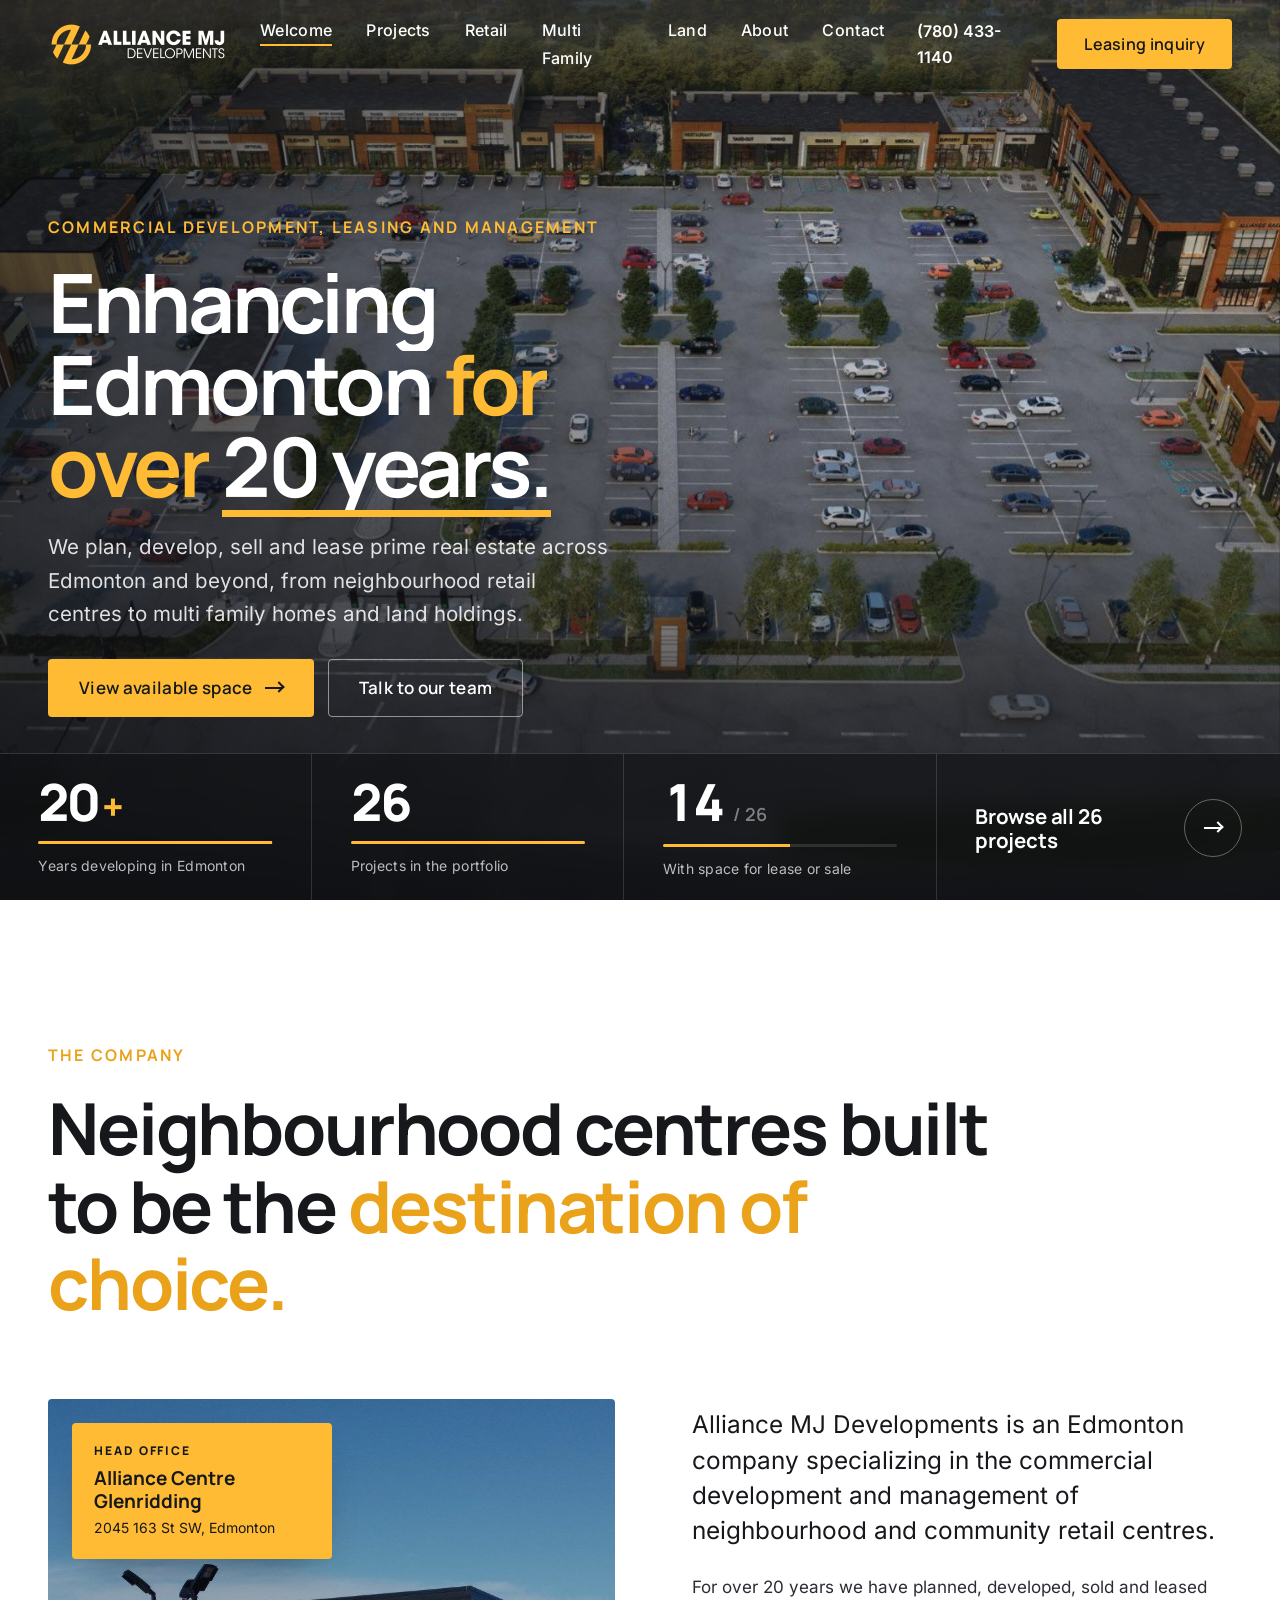
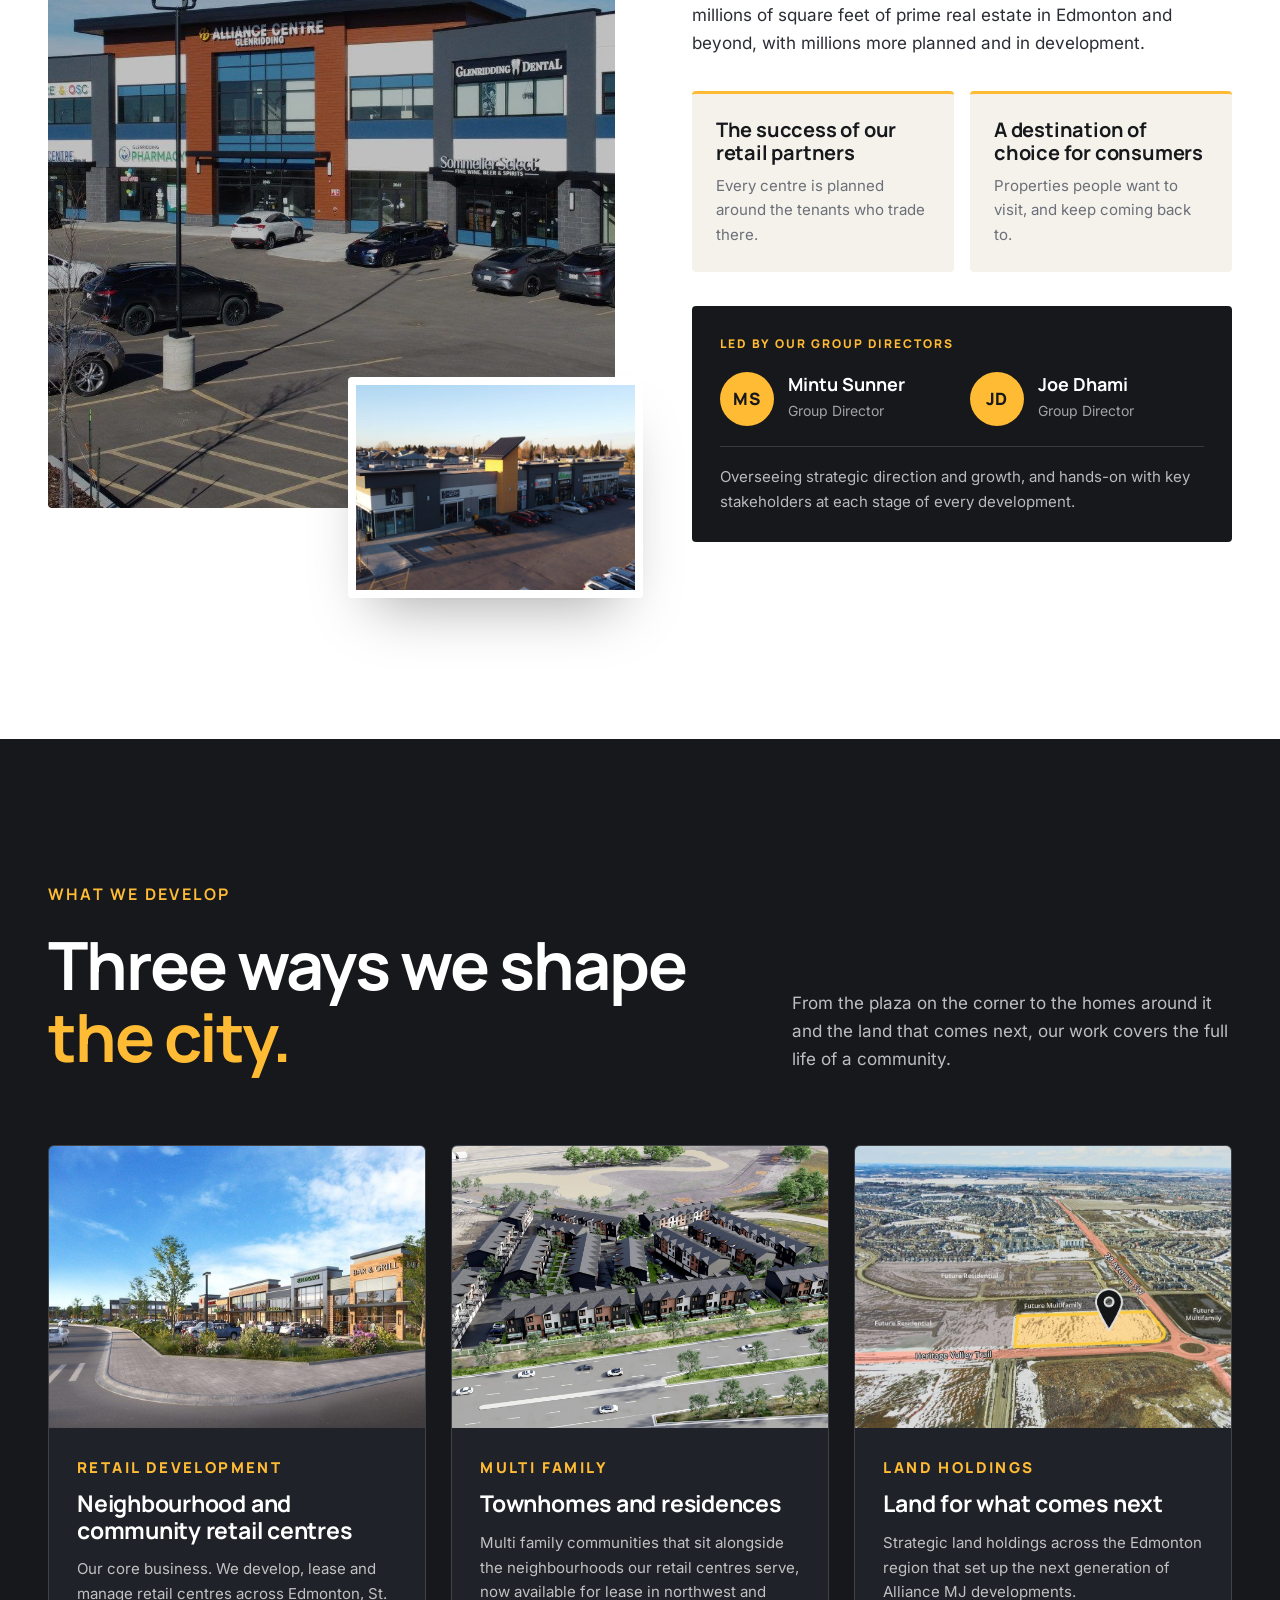
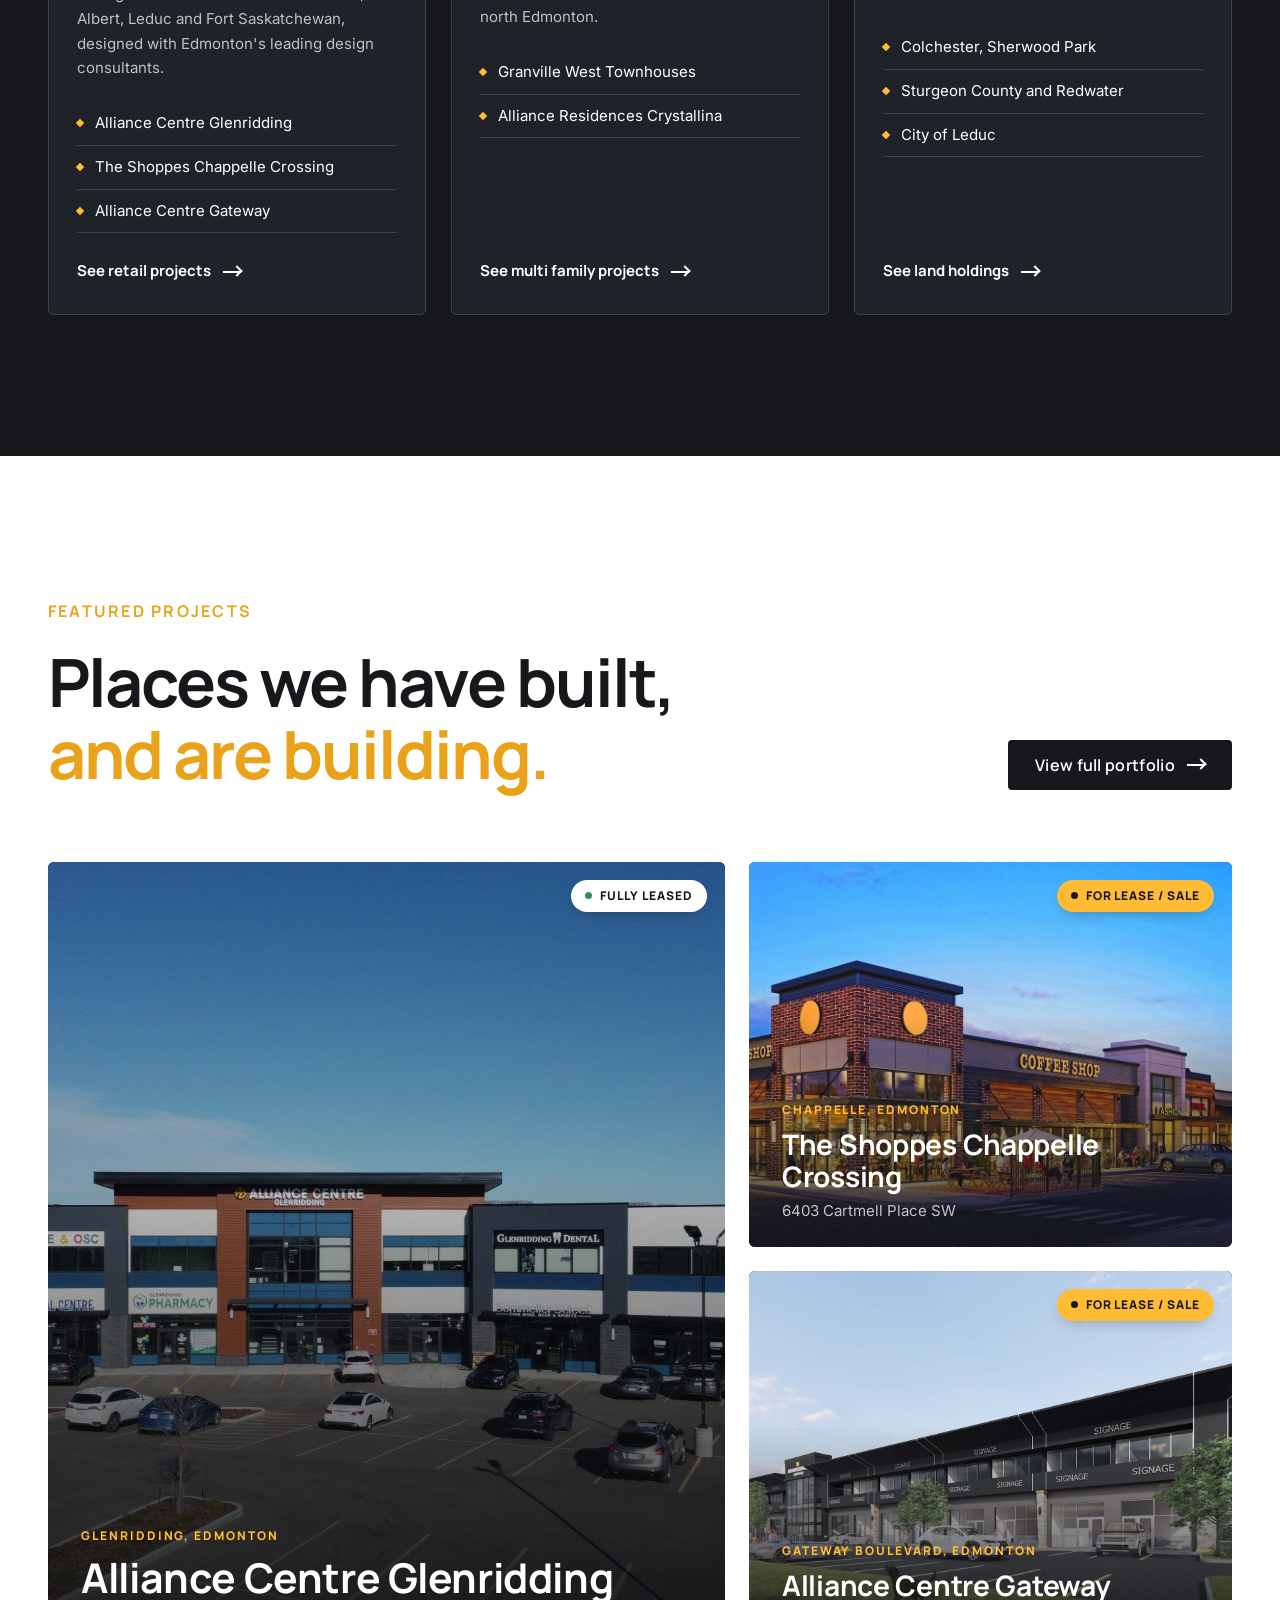
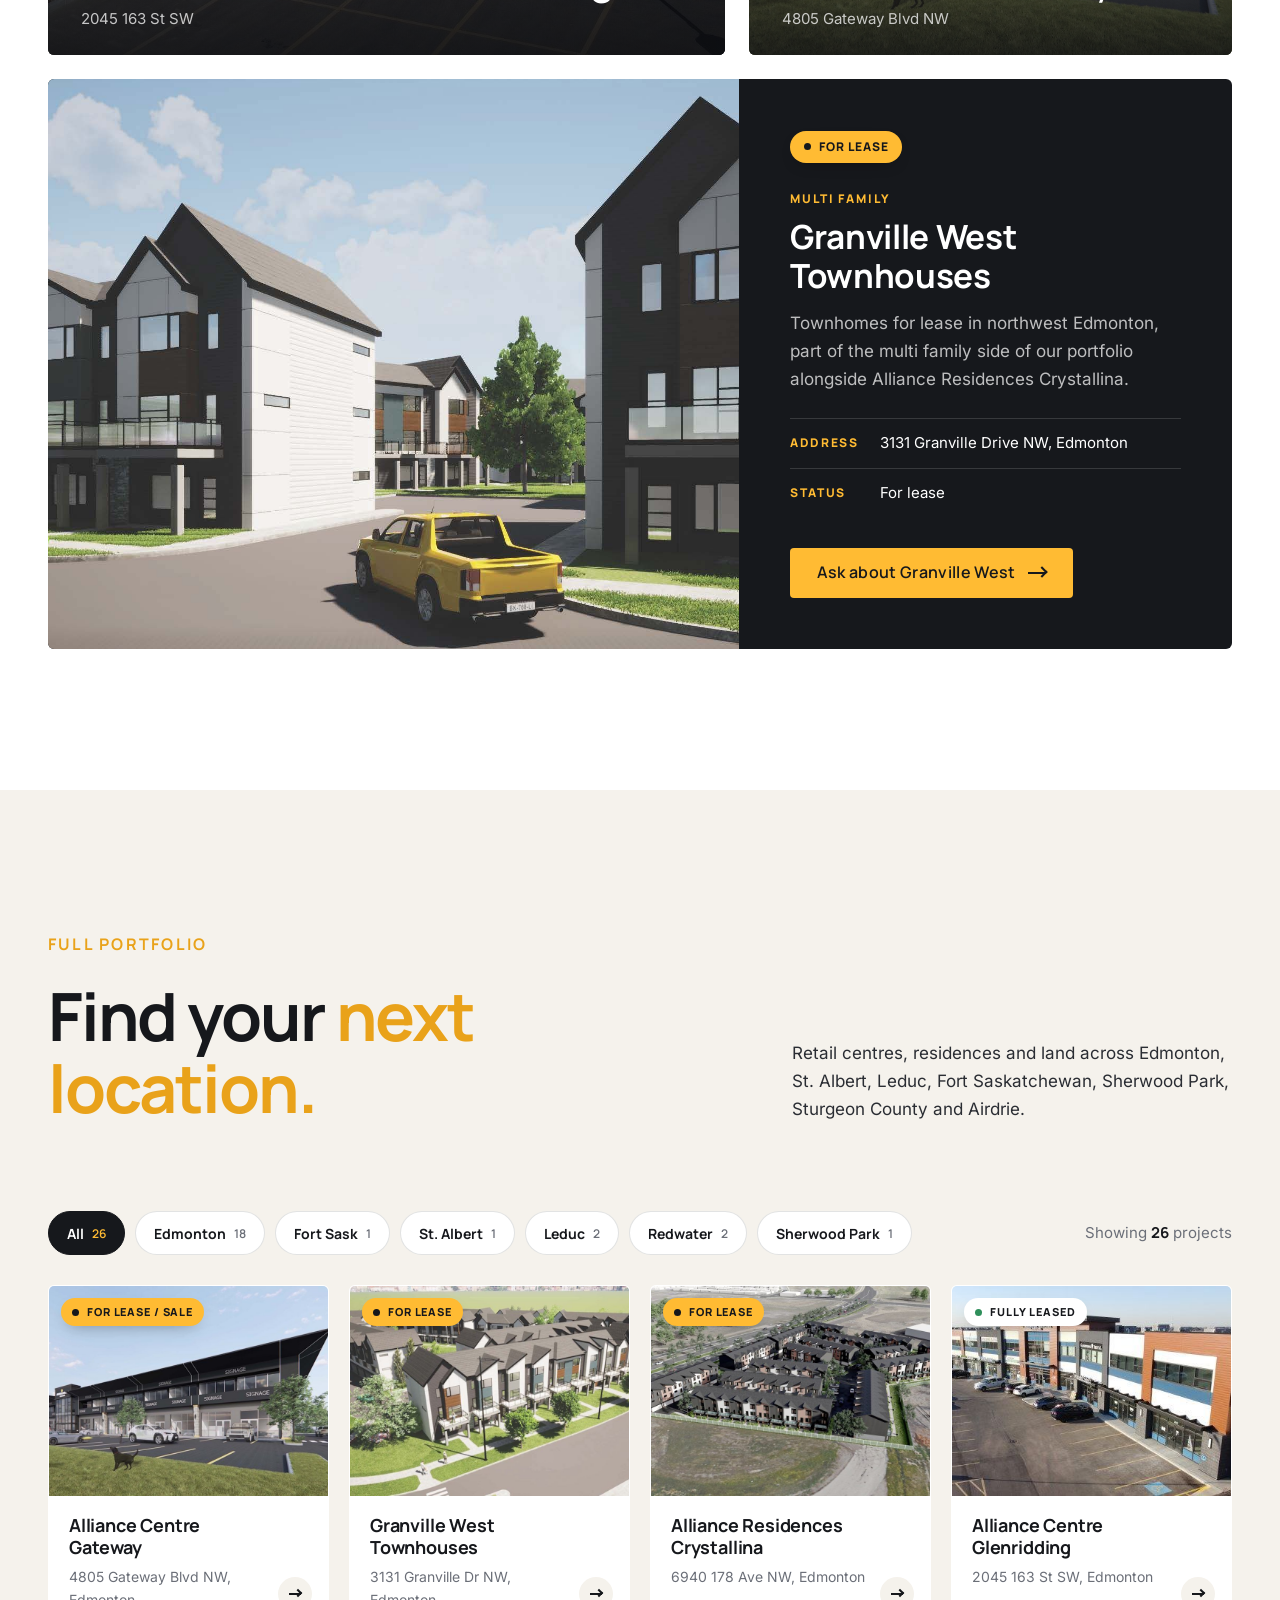
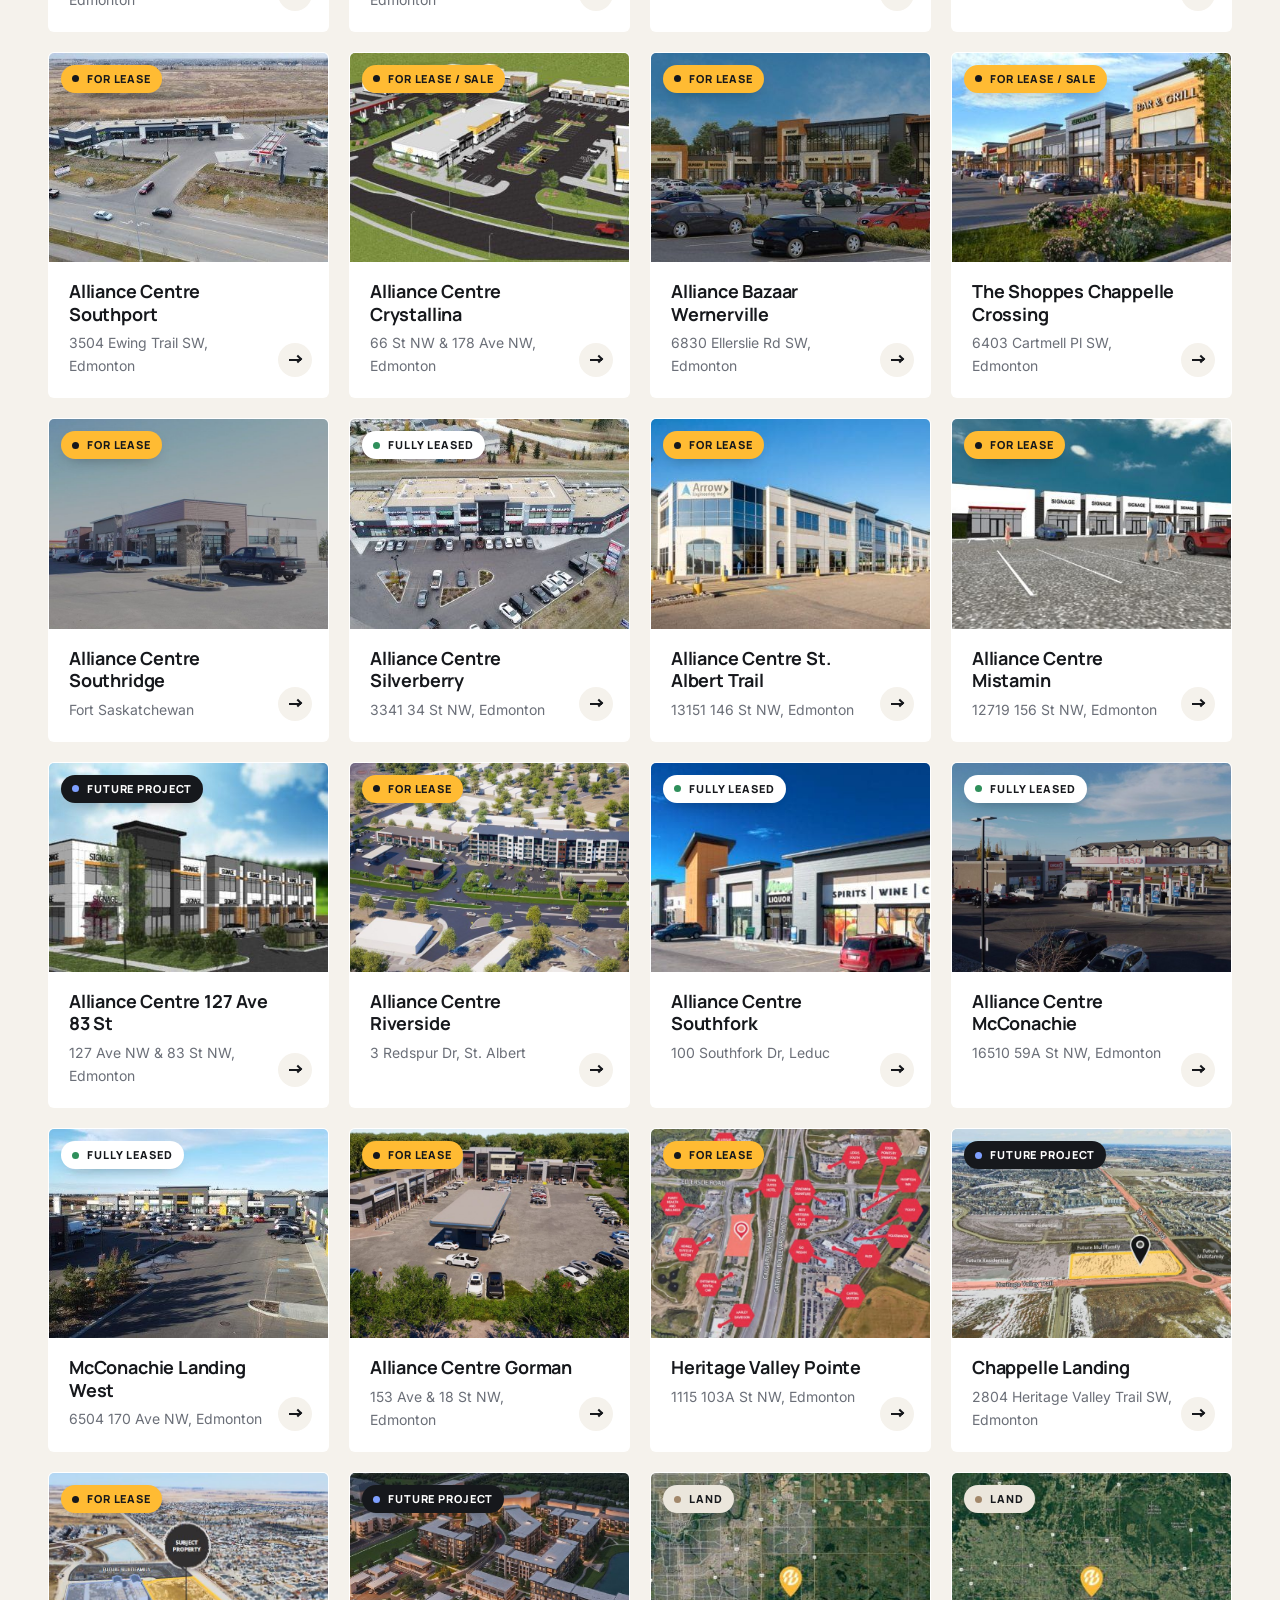
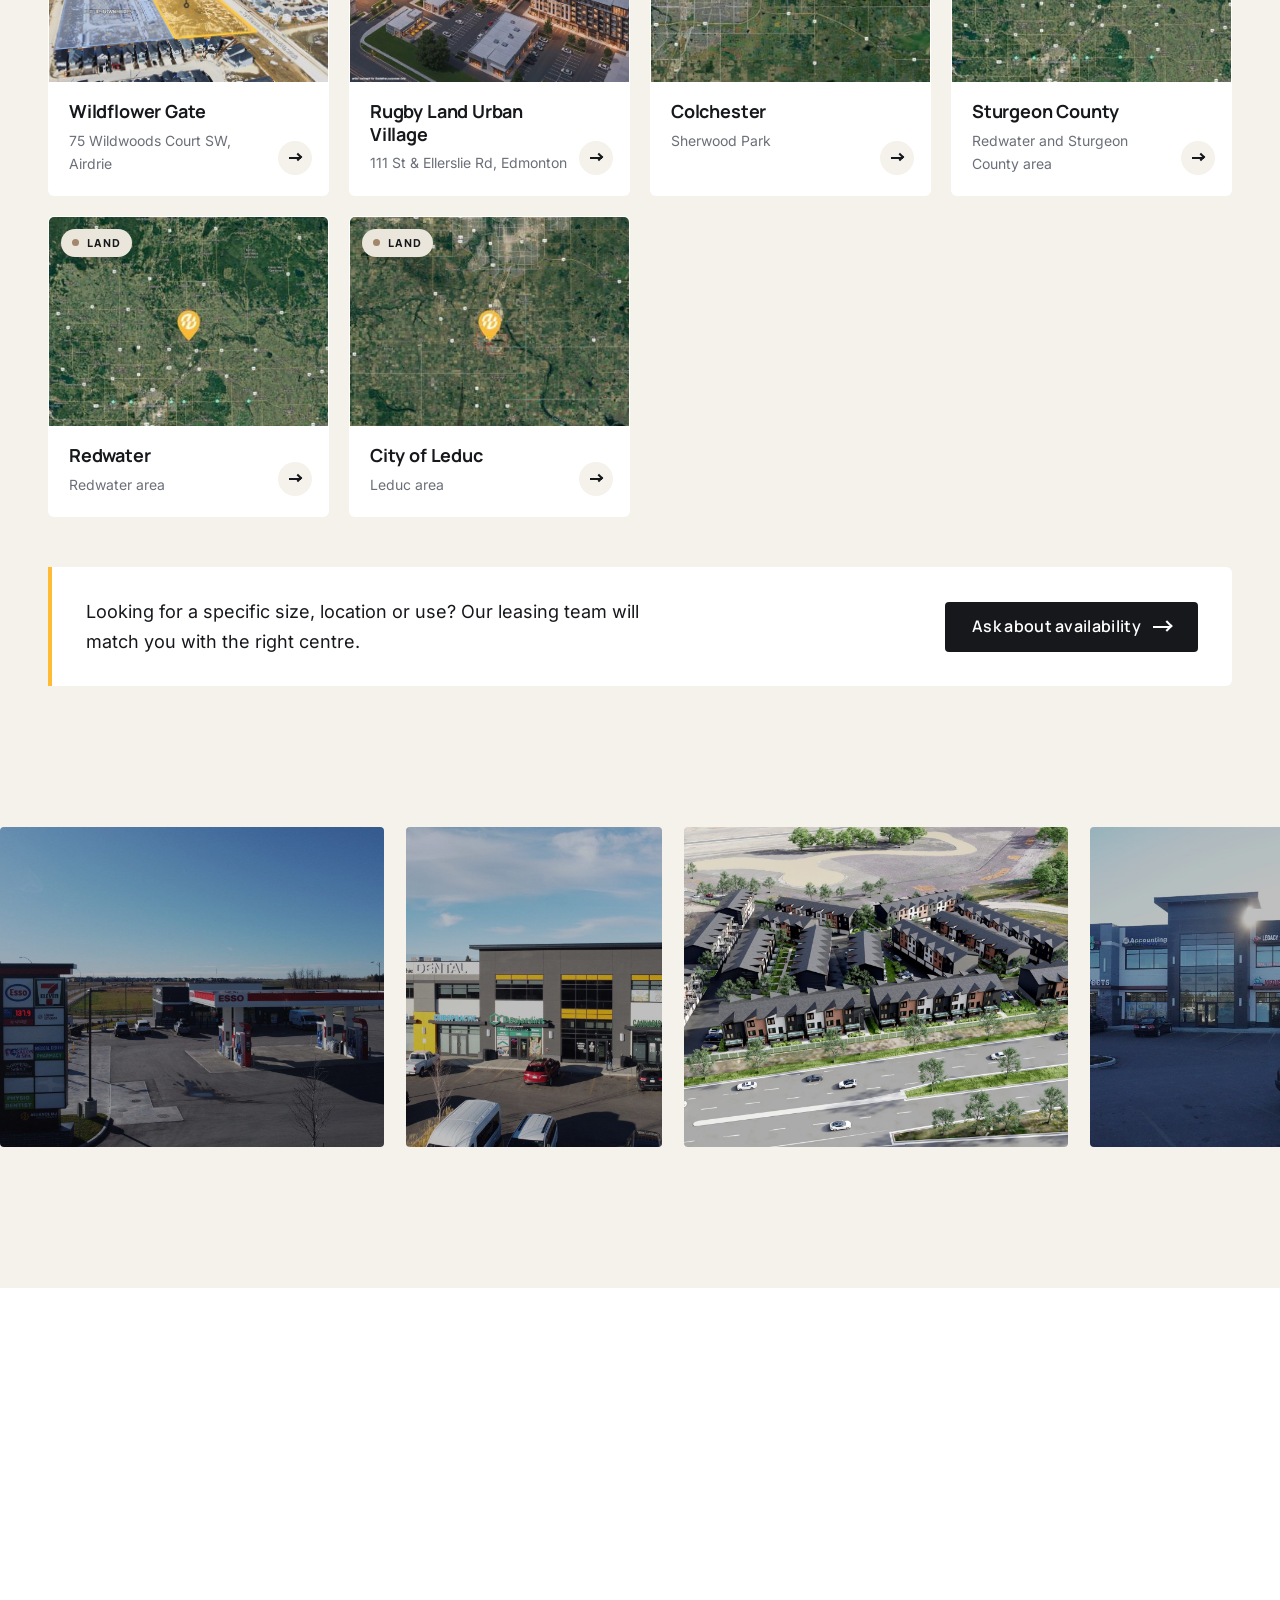
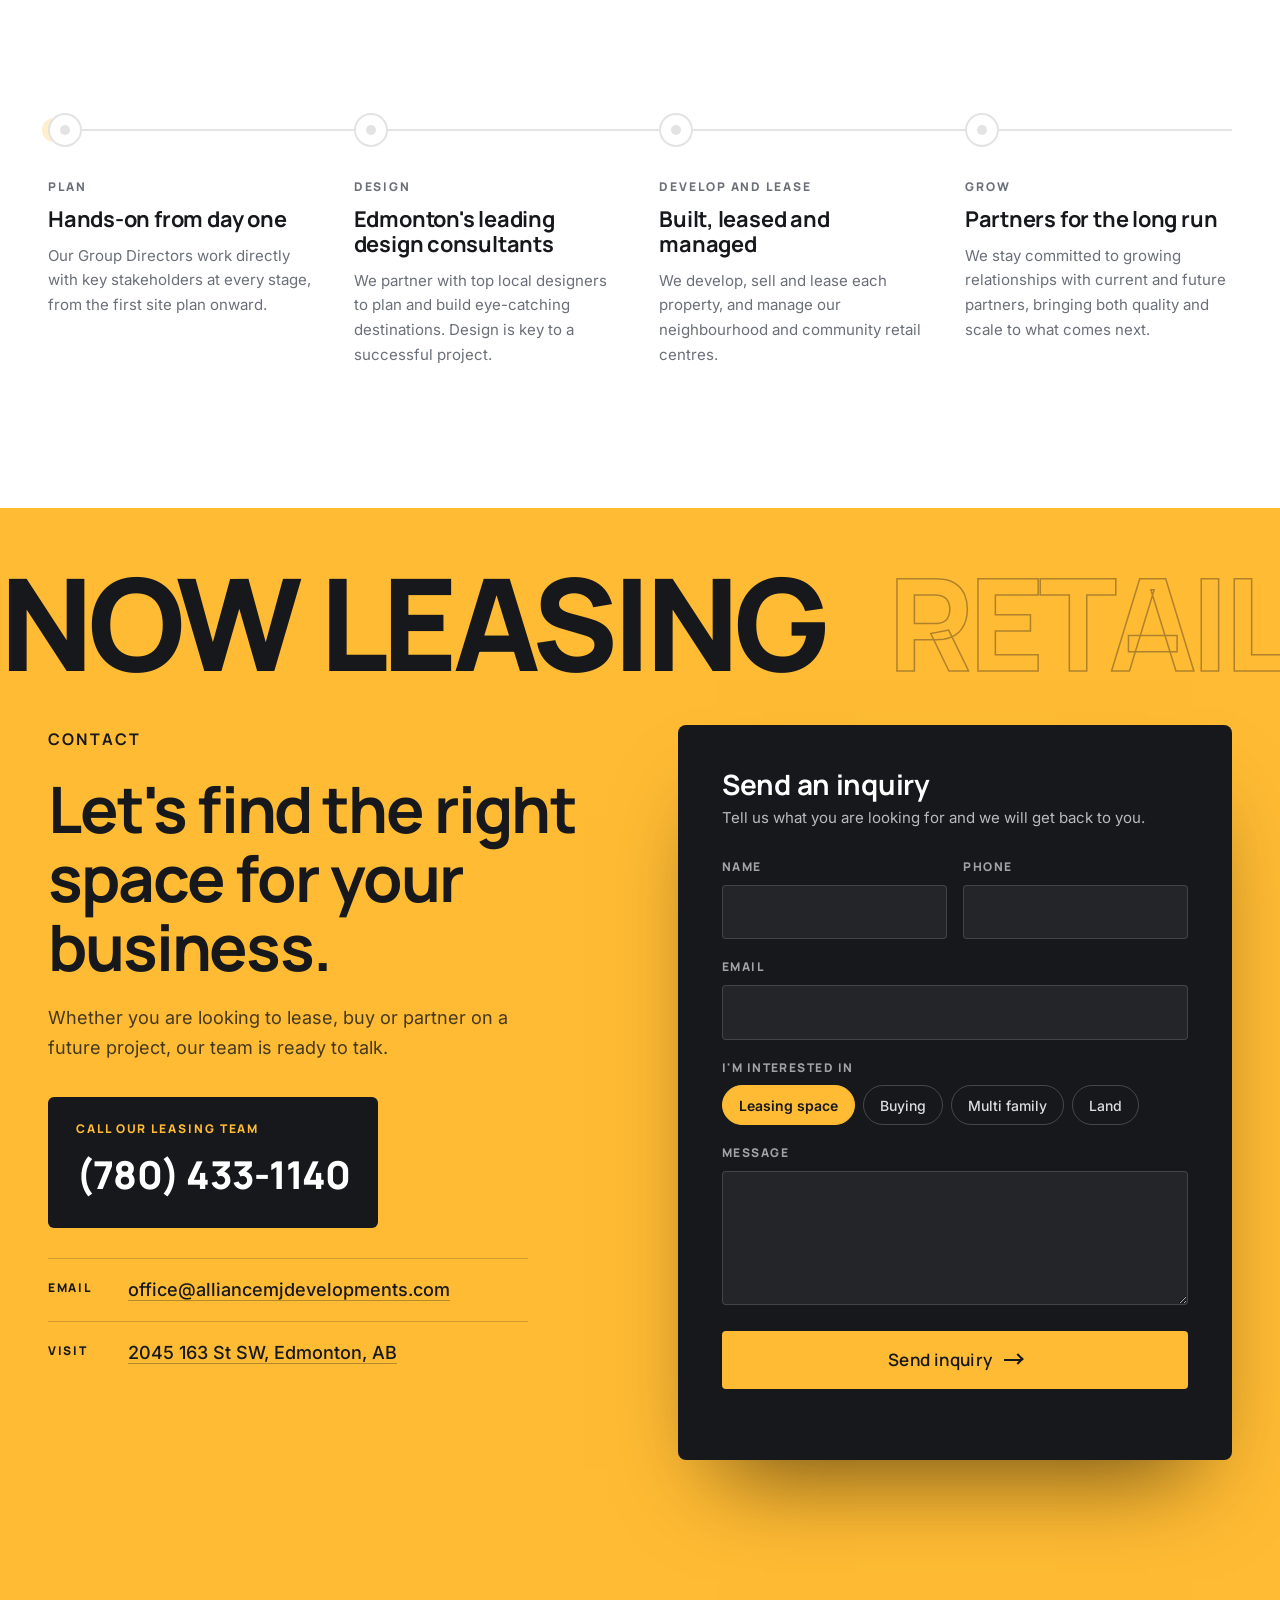
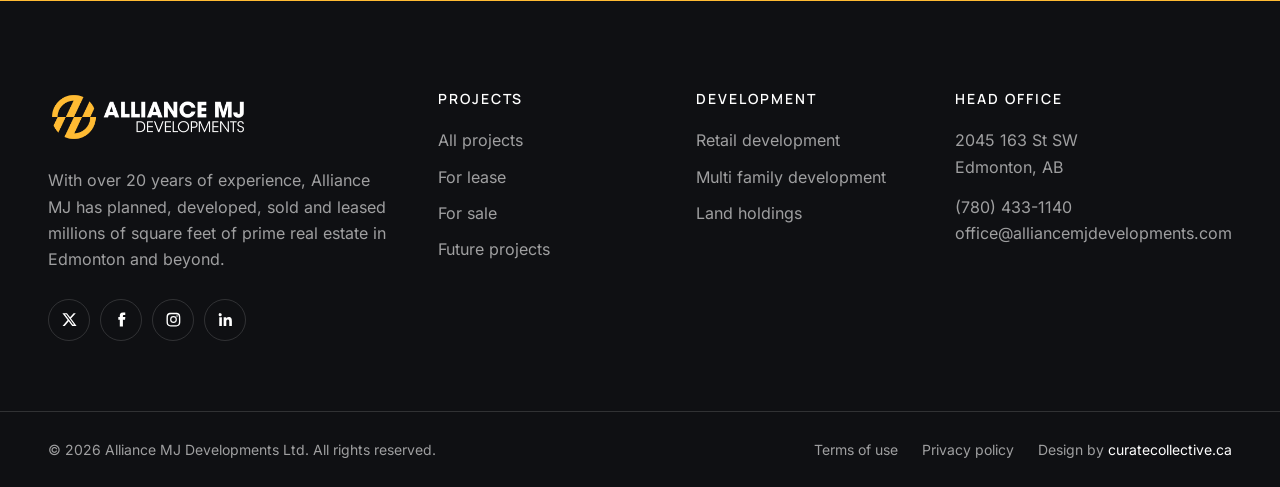
==== commit 13f5150f: "Portfolio: location filters as on live site, show all 26 projects; remove community ticker and 01/02" ====
--- a/index.html
+++ b/index.html
@@ -108,13 +108,6 @@
             <span class="stat-cta-icon" aria-hidden="true"><span class="arrow"></span></span>
           </a>
         </div>
-        <div class="ticker" aria-label="Communities we develop in">
-          <span class="ticker-tag">Where we build</span>
-          <div class="ticker-window">
-            <ul class="ticker-track"><li>Edmonton</li><li>St. Albert</li><li>Leduc</li><li>Fort Saskatchewan</li><li>Sherwood Park</li><li>Sturgeon County</li><li>Redwater</li><li>Airdrie</li></ul>
-            <ul class="ticker-track" aria-hidden="true"><li>Edmonton</li><li>St. Albert</li><li>Leduc</li><li>Fort Saskatchewan</li><li>Sherwood Park</li><li>Sturgeon County</li><li>Redwater</li><li>Airdrie</li></ul>
-          </div>
-        </div>
       </div>
     </section>
 
@@ -140,12 +133,10 @@
             <p>For over 20 years we have planned, developed, sold and leased millions of square feet of prime real estate in Edmonton and beyond, with millions more planned and in development.</p>
             <div class="commitments">
               <div class="commit">
-                <span class="commit-n">01</span>
                 <h3>The success of our retail partners</h3>
                 <p>Every centre is planned around the tenants who trade there.</p>
               </div>
               <div class="commit">
-                <span class="commit-n">02</span>
                 <h3>A destination of choice for consumers</h3>
                 <p>Properties people want to visit, and keep coming back to.</p>
               </div>
@@ -175,7 +166,7 @@
         </div>
         <div class="dev-grid">
           <article class="dev-card reveal" id="dev-retail">
-            <figure><img src="assets/images/projects/the-shoppes-chappelle-crossing/slide-1.jpg" alt="Rendering of The Shoppes Chappelle Crossing retail centre in southwest Edmonton" loading="lazy" width="1600" height="900"><span class="dev-num">01</span></figure>
+            <figure><img src="assets/images/projects/the-shoppes-chappelle-crossing/slide-1.jpg" alt="Rendering of The Shoppes Chappelle Crossing retail centre in southwest Edmonton" loading="lazy" width="1600" height="900"></figure>
             <div class="dev-card-body">
               <p class="dev-kicker">Retail Development</p>
               <h3>Neighbourhood and community retail centres</h3>
@@ -185,7 +176,7 @@
             </div>
           </article>
           <article class="dev-card reveal" id="dev-multi">
-            <figure><img src="assets/images/projects/alliance-residences-crystallina/slide-1.jpg" alt="Rendering of Alliance Residences Crystallina townhomes in north Edmonton" loading="lazy" width="1600" height="900"><span class="dev-num">02</span></figure>
+            <figure><img src="assets/images/projects/alliance-residences-crystallina/slide-1.jpg" alt="Rendering of Alliance Residences Crystallina townhomes in north Edmonton" loading="lazy" width="1600" height="900"></figure>
             <div class="dev-card-body">
               <p class="dev-kicker">Multi Family</p>
               <h3>Townhomes and residences</h3>
@@ -195,7 +186,7 @@
             </div>
           </article>
           <article class="dev-card reveal" id="dev-land">
-            <figure><img src="assets/images/projects/chappelle-landing/slide-1.jpg" alt="Aerial view of the Chappelle Landing development site in southwest Edmonton" loading="lazy" width="1600" height="900"><span class="dev-num">03</span></figure>
+            <figure><img src="assets/images/projects/chappelle-landing/slide-1.jpg" alt="Aerial view of the Chappelle Landing development site in southwest Edmonton" loading="lazy" width="1600" height="900"></figure>
             <div class="dev-card-body">
               <p class="dev-kicker">Land Holdings</p>
               <h3>Land for what comes next</h3>
@@ -263,44 +254,45 @@
           <p class="section-intro">Retail centres, residences and land across Edmonton, St. Albert, Leduc, Fort Saskatchewan, Sherwood Park, Sturgeon County and Airdrie.</p>
         </div>
         <div class="portfolio-bar">
-          <div class="filters" role="group" aria-label="Filter projects">
+          <div class="filters" role="group" aria-label="Filter projects by location">
             <button class="chip is-active" data-filter="all" aria-pressed="true">All <span>26</span></button>
-            <button class="chip" data-filter="lease" aria-pressed="false">Available <span>14</span></button>
-            <button class="chip" data-filter="leased" aria-pressed="false">Fully leased <span>5</span></button>
-            <button class="chip" data-filter="future" aria-pressed="false">Future <span>3</span></button>
-            <button class="chip" data-filter="land" aria-pressed="false">Land <span>4</span></button>
+            <button class="chip" data-filter="edmonton" aria-pressed="false">Edmonton <span>18</span></button>
+            <button class="chip" data-filter="fort-sask" aria-pressed="false">Fort Sask <span>1</span></button>
+            <button class="chip" data-filter="st-albert" aria-pressed="false">St. Albert <span>1</span></button>
+            <button class="chip" data-filter="leduc" aria-pressed="false">Leduc <span>2</span></button>
+            <button class="chip" data-filter="redwater" aria-pressed="false">Redwater <span>2</span></button>
+            <button class="chip" data-filter="sherwood-park" aria-pressed="false">Sherwood Park <span>1</span></button>
           </div>
           <p class="pc-count" aria-live="polite">Showing <strong data-shown>26</strong> projects</p>
         </div>
-        <ul class="pgrid is-collapsed">
-          <li class="pcard" data-type="lease retail"><a href="#contact" aria-label="Inquire about Alliance Centre Gateway"><figure><img src="assets/images/projects/alliance-centre-gateway/thumb.jpg" alt="Alliance Centre Gateway" loading="lazy" width="800" height="568"><span class="fx-pill pill-open">For lease / sale</span></figure><div class="pc-body"><h3>Alliance Centre Gateway</h3><p>4805 Gateway Blvd NW, Edmonton</p></div><span class="pc-go" aria-hidden="true"><span class="arrow"></span></span></a></li>
-          <li class="pcard" data-type="lease multi"><a href="#contact" aria-label="Inquire about Granville West Townhouses"><figure><img src="assets/images/projects/granville-west/thumb.jpg" alt="Granville West Townhouses" loading="lazy" width="800" height="568"><span class="fx-pill pill-open">For lease</span></figure><div class="pc-body"><h3>Granville West Townhouses</h3><p>3131 Granville Dr NW, Edmonton</p></div><span class="pc-go" aria-hidden="true"><span class="arrow"></span></span></a></li>
-          <li class="pcard" data-type="lease multi"><a href="#contact" aria-label="Inquire about Alliance Residences Crystallina"><figure><img src="assets/images/projects/alliance-residences-crystallina/thumb.jpg" alt="Alliance Residences Crystallina" loading="lazy" width="800" height="568"><span class="fx-pill pill-open">For lease</span></figure><div class="pc-body"><h3>Alliance Residences Crystallina</h3><p>6940 178 Ave NW, Edmonton</p></div><span class="pc-go" aria-hidden="true"><span class="arrow"></span></span></a></li>
-          <li class="pcard" data-type="leased retail"><a href="#contact" aria-label="Inquire about Alliance Centre Glenridding"><figure><img src="assets/images/projects/alliance-centre-glenridding/thumb.jpg" alt="Alliance Centre Glenridding" loading="lazy" width="800" height="568"><span class="fx-pill pill-leased">Fully leased</span></figure><div class="pc-body"><h3>Alliance Centre Glenridding</h3><p>2045 163 St SW, Edmonton</p></div><span class="pc-go" aria-hidden="true"><span class="arrow"></span></span></a></li>
-          <li class="pcard" data-type="lease retail"><a href="#contact" aria-label="Inquire about Alliance Centre Southport"><figure><img src="assets/images/projects/alliance-centre-southport/thumb.jpg" alt="Alliance Centre Southport" loading="lazy" width="800" height="568"><span class="fx-pill pill-open">For lease</span></figure><div class="pc-body"><h3>Alliance Centre Southport</h3><p>3504 Ewing Trail SW, Edmonton</p></div><span class="pc-go" aria-hidden="true"><span class="arrow"></span></span></a></li>
-          <li class="pcard" data-type="lease retail"><a href="#contact" aria-label="Inquire about Alliance Centre Crystallina"><figure><img src="assets/images/projects/alliance-centre-crystallina/thumb.jpg" alt="Alliance Centre Crystallina" loading="lazy" width="800" height="568"><span class="fx-pill pill-open">For lease / sale</span></figure><div class="pc-body"><h3>Alliance Centre Crystallina</h3><p>66 St NW &amp; 178 Ave NW, Edmonton</p></div><span class="pc-go" aria-hidden="true"><span class="arrow"></span></span></a></li>
-          <li class="pcard" data-type="lease retail"><a href="#contact" aria-label="Inquire about Alliance Bazaar Wernerville"><figure><img src="assets/images/projects/alliance-bazaar-wernerville/thumb.jpg" alt="Alliance Bazaar Wernerville" loading="lazy" width="800" height="568"><span class="fx-pill pill-open">For lease</span></figure><div class="pc-body"><h3>Alliance Bazaar Wernerville</h3><p>6830 Ellerslie Rd SW, Edmonton</p></div><span class="pc-go" aria-hidden="true"><span class="arrow"></span></span></a></li>
-          <li class="pcard" data-type="lease retail"><a href="#contact" aria-label="Inquire about The Shoppes Chappelle Crossing"><figure><img src="assets/images/projects/the-shoppes-chappelle-crossing/thumb.jpg" alt="The Shoppes Chappelle Crossing" loading="lazy" width="800" height="568"><span class="fx-pill pill-open">For lease / sale</span></figure><div class="pc-body"><h3>The Shoppes Chappelle Crossing</h3><p>6403 Cartmell Pl SW, Edmonton</p></div><span class="pc-go" aria-hidden="true"><span class="arrow"></span></span></a></li>
-          <li class="pcard" data-type="lease retail"><a href="#contact" aria-label="Inquire about Alliance Centre Southridge"><figure><img src="assets/images/projects/alliance-centre-southridge/thumb.jpg" alt="Alliance Centre Southridge" loading="lazy" width="800" height="568"><span class="fx-pill pill-open">For lease</span></figure><div class="pc-body"><h3>Alliance Centre Southridge</h3><p>Fort Saskatchewan</p></div><span class="pc-go" aria-hidden="true"><span class="arrow"></span></span></a></li>
-          <li class="pcard" data-type="leased retail"><a href="#contact" aria-label="Inquire about Alliance Centre Silverberry"><figure><img src="assets/images/projects/alliance-centre-silverberry/thumb.jpg" alt="Alliance Centre Silverberry" loading="lazy" width="800" height="568"><span class="fx-pill pill-leased">Fully leased</span></figure><div class="pc-body"><h3>Alliance Centre Silverberry</h3><p>3341 34 St NW, Edmonton</p></div><span class="pc-go" aria-hidden="true"><span class="arrow"></span></span></a></li>
-          <li class="pcard" data-type="lease retail"><a href="#contact" aria-label="Inquire about Alliance Centre St. Albert Trail"><figure><img src="assets/images/projects/alliance-centre-st-albert-trail/thumb.jpg" alt="Alliance Centre St. Albert Trail" loading="lazy" width="800" height="568"><span class="fx-pill pill-open">For lease</span></figure><div class="pc-body"><h3>Alliance Centre St. Albert Trail</h3><p>13151 146 St NW, Edmonton</p></div><span class="pc-go" aria-hidden="true"><span class="arrow"></span></span></a></li>
-          <li class="pcard" data-type="lease retail"><a href="#contact" aria-label="Inquire about Alliance Centre Mistamin"><figure><img src="assets/images/projects/alliance-centre-mistamin/thumb.jpg" alt="Alliance Centre Mistamin" loading="lazy" width="800" height="568"><span class="fx-pill pill-open">For lease</span></figure><div class="pc-body"><h3>Alliance Centre Mistamin</h3><p>12719 156 St NW, Edmonton</p></div><span class="pc-go" aria-hidden="true"><span class="arrow"></span></span></a></li>
-          <li class="pcard" data-type="future retail"><a href="#contact" aria-label="Inquire about Alliance Centre 127 Ave 83 St"><figure><img src="assets/images/projects/alliance-centre-127-ave-83-st/thumb.jpg" alt="Alliance Centre 127 Ave 83 St" loading="lazy" width="800" height="568"><span class="fx-pill pill-future">Future project</span></figure><div class="pc-body"><h3>Alliance Centre 127 Ave 83 St</h3><p>127 Ave NW &amp; 83 St NW, Edmonton</p></div><span class="pc-go" aria-hidden="true"><span class="arrow"></span></span></a></li>
-          <li class="pcard" data-type="lease retail"><a href="#contact" aria-label="Inquire about Alliance Centre Riverside"><figure><img src="assets/images/projects/alliance-centre-riverside/thumb.jpg" alt="Alliance Centre Riverside" loading="lazy" width="800" height="568"><span class="fx-pill pill-open">For lease</span></figure><div class="pc-body"><h3>Alliance Centre Riverside</h3><p>3 Redspur Dr, St. Albert</p></div><span class="pc-go" aria-hidden="true"><span class="arrow"></span></span></a></li>
-          <li class="pcard" data-type="leased retail"><a href="#contact" aria-label="Inquire about Alliance Centre Southfork"><figure><img src="assets/images/projects/alliance-centre-southfork/thumb.jpg" alt="Alliance Centre Southfork" loading="lazy" width="800" height="568"><span class="fx-pill pill-leased">Fully leased</span></figure><div class="pc-body"><h3>Alliance Centre Southfork</h3><p>100 Southfork Dr, Leduc</p></div><span class="pc-go" aria-hidden="true"><span class="arrow"></span></span></a></li>
-          <li class="pcard" data-type="leased retail"><a href="#contact" aria-label="Inquire about Alliance Centre McConachie"><figure><img src="assets/images/projects/alliance-centre-mcconachie/thumb.jpg" alt="Alliance Centre McConachie" loading="lazy" width="800" height="568"><span class="fx-pill pill-leased">Fully leased</span></figure><div class="pc-body"><h3>Alliance Centre McConachie</h3><p>16510 59A St NW, Edmonton</p></div><span class="pc-go" aria-hidden="true"><span class="arrow"></span></span></a></li>
-          <li class="pcard" data-type="leased retail"><a href="#contact" aria-label="Inquire about McConachie Landing West"><figure><img src="assets/images/projects/mcconachie-landing-west/thumb.jpg" alt="McConachie Landing West" loading="lazy" width="800" height="568"><span class="fx-pill pill-leased">Fully leased</span></figure><div class="pc-body"><h3>McConachie Landing West</h3><p>6504 170 Ave NW, Edmonton</p></div><span class="pc-go" aria-hidden="true"><span class="arrow"></span></span></a></li>
-          <li class="pcard" data-type="lease retail"><a href="#contact" aria-label="Inquire about Alliance Centre Gorman"><figure><img src="assets/images/projects/alliance-centre-gorman/thumb.jpg" alt="Alliance Centre Gorman" loading="lazy" width="800" height="568"><span class="fx-pill pill-open">For lease</span></figure><div class="pc-body"><h3>Alliance Centre Gorman</h3><p>153 Ave &amp; 18 St NW, Edmonton</p></div><span class="pc-go" aria-hidden="true"><span class="arrow"></span></span></a></li>
-          <li class="pcard" data-type="lease retail"><a href="#contact" aria-label="Inquire about Heritage Valley Pointe"><figure><img src="assets/images/projects/heritage-valley-pointe/thumb.jpg" alt="Heritage Valley Pointe" loading="lazy" width="800" height="568"><span class="fx-pill pill-open">For lease</span></figure><div class="pc-body"><h3>Heritage Valley Pointe</h3><p>1115 103A St NW, Edmonton</p></div><span class="pc-go" aria-hidden="true"><span class="arrow"></span></span></a></li>
-          <li class="pcard" data-type="future retail"><a href="#contact" aria-label="Inquire about Chappelle Landing"><figure><img src="assets/images/projects/chappelle-landing/thumb.jpg" alt="Chappelle Landing" loading="lazy" width="800" height="568"><span class="fx-pill pill-future">Future project</span></figure><div class="pc-body"><h3>Chappelle Landing</h3><p>2804 Heritage Valley Trail SW, Edmonton</p></div><span class="pc-go" aria-hidden="true"><span class="arrow"></span></span></a></li>
-          <li class="pcard" data-type="lease retail"><a href="#contact" aria-label="Inquire about Wildflower Gate"><figure><img src="assets/images/projects/wildflower-gate/thumb.jpg" alt="Wildflower Gate" loading="lazy" width="800" height="568"><span class="fx-pill pill-open">For lease</span></figure><div class="pc-body"><h3>Wildflower Gate</h3><p>75 Wildwoods Court SW, Airdrie</p></div><span class="pc-go" aria-hidden="true"><span class="arrow"></span></span></a></li>
-          <li class="pcard" data-type="future retail"><a href="#contact" aria-label="Inquire about Rugby Land Urban Village"><figure><img src="assets/images/projects/rugby-land/thumb.jpg" alt="Rugby Land Urban Village" loading="lazy" width="800" height="568"><span class="fx-pill pill-future">Future project</span></figure><div class="pc-body"><h3>Rugby Land Urban Village</h3><p>111 St &amp; Ellerslie Rd, Edmonton</p></div><span class="pc-go" aria-hidden="true"><span class="arrow"></span></span></a></li>
-          <li class="pcard" data-type="land"><a href="#contact" aria-label="Inquire about Colchester"><figure><img src="assets/images/projects/colchester/thumb.jpg" alt="Colchester" loading="lazy" width="800" height="568"><span class="fx-pill pill-land">Land</span></figure><div class="pc-body"><h3>Colchester</h3><p>Sherwood Park</p></div><span class="pc-go" aria-hidden="true"><span class="arrow"></span></span></a></li>
-          <li class="pcard" data-type="land"><a href="#contact" aria-label="Inquire about Sturgeon County"><figure><img src="assets/images/projects/sturgeon-county/thumb.jpg" alt="Sturgeon County" loading="lazy" width="800" height="568"><span class="fx-pill pill-land">Land</span></figure><div class="pc-body"><h3>Sturgeon County</h3><p>Redwater and Sturgeon County area</p></div><span class="pc-go" aria-hidden="true"><span class="arrow"></span></span></a></li>
-          <li class="pcard" data-type="land"><a href="#contact" aria-label="Inquire about Redwater"><figure><img src="assets/images/projects/redwater/thumb.jpg" alt="Redwater" loading="lazy" width="800" height="568"><span class="fx-pill pill-land">Land</span></figure><div class="pc-body"><h3>Redwater</h3><p>Redwater area</p></div><span class="pc-go" aria-hidden="true"><span class="arrow"></span></span></a></li>
-          <li class="pcard" data-type="land"><a href="#contact" aria-label="Inquire about City of Leduc"><figure><img src="assets/images/projects/city-of-leduc/thumb.jpg" alt="City of Leduc" loading="lazy" width="800" height="568"><span class="fx-pill pill-land">Land</span></figure><div class="pc-body"><h3>City of Leduc</h3><p>Leduc area</p></div><span class="pc-go" aria-hidden="true"><span class="arrow"></span></span></a></li>
+        <ul class="pgrid">
+          <li class="pcard" data-type="lease retail edmonton"><a href="#contact" aria-label="Inquire about Alliance Centre Gateway"><figure><img src="assets/images/projects/alliance-centre-gateway/thumb.jpg" alt="Alliance Centre Gateway" loading="lazy" width="800" height="568"><span class="fx-pill pill-open">For lease / sale</span></figure><div class="pc-body"><h3>Alliance Centre Gateway</h3><p>4805 Gateway Blvd NW, Edmonton</p></div><span class="pc-go" aria-hidden="true"><span class="arrow"></span></span></a></li>
+          <li class="pcard" data-type="lease multi edmonton"><a href="#contact" aria-label="Inquire about Granville West Townhouses"><figure><img src="assets/images/projects/granville-west/thumb.jpg" alt="Granville West Townhouses" loading="lazy" width="800" height="568"><span class="fx-pill pill-open">For lease</span></figure><div class="pc-body"><h3>Granville West Townhouses</h3><p>3131 Granville Dr NW, Edmonton</p></div><span class="pc-go" aria-hidden="true"><span class="arrow"></span></span></a></li>
+          <li class="pcard" data-type="lease multi edmonton"><a href="#contact" aria-label="Inquire about Alliance Residences Crystallina"><figure><img src="assets/images/projects/alliance-residences-crystallina/thumb.jpg" alt="Alliance Residences Crystallina" loading="lazy" width="800" height="568"><span class="fx-pill pill-open">For lease</span></figure><div class="pc-body"><h3>Alliance Residences Crystallina</h3><p>6940 178 Ave NW, Edmonton</p></div><span class="pc-go" aria-hidden="true"><span class="arrow"></span></span></a></li>
+          <li class="pcard" data-type="leased retail edmonton"><a href="#contact" aria-label="Inquire about Alliance Centre Glenridding"><figure><img src="assets/images/projects/alliance-centre-glenridding/thumb.jpg" alt="Alliance Centre Glenridding" loading="lazy" width="800" height="568"><span class="fx-pill pill-leased">Fully leased</span></figure><div class="pc-body"><h3>Alliance Centre Glenridding</h3><p>2045 163 St SW, Edmonton</p></div><span class="pc-go" aria-hidden="true"><span class="arrow"></span></span></a></li>
+          <li class="pcard" data-type="lease retail edmonton"><a href="#contact" aria-label="Inquire about Alliance Centre Southport"><figure><img src="assets/images/projects/alliance-centre-southport/thumb.jpg" alt="Alliance Centre Southport" loading="lazy" width="800" height="568"><span class="fx-pill pill-open">For lease</span></figure><div class="pc-body"><h3>Alliance Centre Southport</h3><p>3504 Ewing Trail SW, Edmonton</p></div><span class="pc-go" aria-hidden="true"><span class="arrow"></span></span></a></li>
+          <li class="pcard" data-type="lease retail edmonton"><a href="#contact" aria-label="Inquire about Alliance Centre Crystallina"><figure><img src="assets/images/projects/alliance-centre-crystallina/thumb.jpg" alt="Alliance Centre Crystallina" loading="lazy" width="800" height="568"><span class="fx-pill pill-open">For lease / sale</span></figure><div class="pc-body"><h3>Alliance Centre Crystallina</h3><p>66 St NW &amp; 178 Ave NW, Edmonton</p></div><span class="pc-go" aria-hidden="true"><span class="arrow"></span></span></a></li>
+          <li class="pcard" data-type="lease retail edmonton"><a href="#contact" aria-label="Inquire about Alliance Bazaar Wernerville"><figure><img src="assets/images/projects/alliance-bazaar-wernerville/thumb.jpg" alt="Alliance Bazaar Wernerville" loading="lazy" width="800" height="568"><span class="fx-pill pill-open">For lease</span></figure><div class="pc-body"><h3>Alliance Bazaar Wernerville</h3><p>6830 Ellerslie Rd SW, Edmonton</p></div><span class="pc-go" aria-hidden="true"><span class="arrow"></span></span></a></li>
+          <li class="pcard" data-type="lease retail edmonton"><a href="#contact" aria-label="Inquire about The Shoppes Chappelle Crossing"><figure><img src="assets/images/projects/the-shoppes-chappelle-crossing/thumb.jpg" alt="The Shoppes Chappelle Crossing" loading="lazy" width="800" height="568"><span class="fx-pill pill-open">For lease / sale</span></figure><div class="pc-body"><h3>The Shoppes Chappelle Crossing</h3><p>6403 Cartmell Pl SW, Edmonton</p></div><span class="pc-go" aria-hidden="true"><span class="arrow"></span></span></a></li>
+          <li class="pcard" data-type="lease retail fort-sask"><a href="#contact" aria-label="Inquire about Alliance Centre Southridge"><figure><img src="assets/images/projects/alliance-centre-southridge/thumb.jpg" alt="Alliance Centre Southridge" loading="lazy" width="800" height="568"><span class="fx-pill pill-open">For lease</span></figure><div class="pc-body"><h3>Alliance Centre Southridge</h3><p>Fort Saskatchewan</p></div><span class="pc-go" aria-hidden="true"><span class="arrow"></span></span></a></li>
+          <li class="pcard" data-type="leased retail edmonton"><a href="#contact" aria-label="Inquire about Alliance Centre Silverberry"><figure><img src="assets/images/projects/alliance-centre-silverberry/thumb.jpg" alt="Alliance Centre Silverberry" loading="lazy" width="800" height="568"><span class="fx-pill pill-leased">Fully leased</span></figure><div class="pc-body"><h3>Alliance Centre Silverberry</h3><p>3341 34 St NW, Edmonton</p></div><span class="pc-go" aria-hidden="true"><span class="arrow"></span></span></a></li>
+          <li class="pcard" data-type="lease retail edmonton"><a href="#contact" aria-label="Inquire about Alliance Centre St. Albert Trail"><figure><img src="assets/images/projects/alliance-centre-st-albert-trail/thumb.jpg" alt="Alliance Centre St. Albert Trail" loading="lazy" width="800" height="568"><span class="fx-pill pill-open">For lease</span></figure><div class="pc-body"><h3>Alliance Centre St. Albert Trail</h3><p>13151 146 St NW, Edmonton</p></div><span class="pc-go" aria-hidden="true"><span class="arrow"></span></span></a></li>
+          <li class="pcard" data-type="lease retail edmonton"><a href="#contact" aria-label="Inquire about Alliance Centre Mistamin"><figure><img src="assets/images/projects/alliance-centre-mistamin/thumb.jpg" alt="Alliance Centre Mistamin" loading="lazy" width="800" height="568"><span class="fx-pill pill-open">For lease</span></figure><div class="pc-body"><h3>Alliance Centre Mistamin</h3><p>12719 156 St NW, Edmonton</p></div><span class="pc-go" aria-hidden="true"><span class="arrow"></span></span></a></li>
+          <li class="pcard" data-type="future retail edmonton"><a href="#contact" aria-label="Inquire about Alliance Centre 127 Ave 83 St"><figure><img src="assets/images/projects/alliance-centre-127-ave-83-st/thumb.jpg" alt="Alliance Centre 127 Ave 83 St" loading="lazy" width="800" height="568"><span class="fx-pill pill-future">Future project</span></figure><div class="pc-body"><h3>Alliance Centre 127 Ave 83 St</h3><p>127 Ave NW &amp; 83 St NW, Edmonton</p></div><span class="pc-go" aria-hidden="true"><span class="arrow"></span></span></a></li>
+          <li class="pcard" data-type="lease retail st-albert"><a href="#contact" aria-label="Inquire about Alliance Centre Riverside"><figure><img src="assets/images/projects/alliance-centre-riverside/thumb.jpg" alt="Alliance Centre Riverside" loading="lazy" width="800" height="568"><span class="fx-pill pill-open">For lease</span></figure><div class="pc-body"><h3>Alliance Centre Riverside</h3><p>3 Redspur Dr, St. Albert</p></div><span class="pc-go" aria-hidden="true"><span class="arrow"></span></span></a></li>
+          <li class="pcard" data-type="leased retail leduc"><a href="#contact" aria-label="Inquire about Alliance Centre Southfork"><figure><img src="assets/images/projects/alliance-centre-southfork/thumb.jpg" alt="Alliance Centre Southfork" loading="lazy" width="800" height="568"><span class="fx-pill pill-leased">Fully leased</span></figure><div class="pc-body"><h3>Alliance Centre Southfork</h3><p>100 Southfork Dr, Leduc</p></div><span class="pc-go" aria-hidden="true"><span class="arrow"></span></span></a></li>
+          <li class="pcard" data-type="leased retail edmonton"><a href="#contact" aria-label="Inquire about Alliance Centre McConachie"><figure><img src="assets/images/projects/alliance-centre-mcconachie/thumb.jpg" alt="Alliance Centre McConachie" loading="lazy" width="800" height="568"><span class="fx-pill pill-leased">Fully leased</span></figure><div class="pc-body"><h3>Alliance Centre McConachie</h3><p>16510 59A St NW, Edmonton</p></div><span class="pc-go" aria-hidden="true"><span class="arrow"></span></span></a></li>
+          <li class="pcard" data-type="leased retail edmonton"><a href="#contact" aria-label="Inquire about McConachie Landing West"><figure><img src="assets/images/projects/mcconachie-landing-west/thumb.jpg" alt="McConachie Landing West" loading="lazy" width="800" height="568"><span class="fx-pill pill-leased">Fully leased</span></figure><div class="pc-body"><h3>McConachie Landing West</h3><p>6504 170 Ave NW, Edmonton</p></div><span class="pc-go" aria-hidden="true"><span class="arrow"></span></span></a></li>
+          <li class="pcard" data-type="lease retail edmonton"><a href="#contact" aria-label="Inquire about Alliance Centre Gorman"><figure><img src="assets/images/projects/alliance-centre-gorman/thumb.jpg" alt="Alliance Centre Gorman" loading="lazy" width="800" height="568"><span class="fx-pill pill-open">For lease</span></figure><div class="pc-body"><h3>Alliance Centre Gorman</h3><p>153 Ave &amp; 18 St NW, Edmonton</p></div><span class="pc-go" aria-hidden="true"><span class="arrow"></span></span></a></li>
+          <li class="pcard" data-type="lease retail edmonton"><a href="#contact" aria-label="Inquire about Heritage Valley Pointe"><figure><img src="assets/images/projects/heritage-valley-pointe/thumb.jpg" alt="Heritage Valley Pointe" loading="lazy" width="800" height="568"><span class="fx-pill pill-open">For lease</span></figure><div class="pc-body"><h3>Heritage Valley Pointe</h3><p>1115 103A St NW, Edmonton</p></div><span class="pc-go" aria-hidden="true"><span class="arrow"></span></span></a></li>
+          <li class="pcard" data-type="future retail edmonton"><a href="#contact" aria-label="Inquire about Chappelle Landing"><figure><img src="assets/images/projects/chappelle-landing/thumb.jpg" alt="Chappelle Landing" loading="lazy" width="800" height="568"><span class="fx-pill pill-future">Future project</span></figure><div class="pc-body"><h3>Chappelle Landing</h3><p>2804 Heritage Valley Trail SW, Edmonton</p></div><span class="pc-go" aria-hidden="true"><span class="arrow"></span></span></a></li>
+          <li class="pcard" data-type="lease retail airdrie"><a href="#contact" aria-label="Inquire about Wildflower Gate"><figure><img src="assets/images/projects/wildflower-gate/thumb.jpg" alt="Wildflower Gate" loading="lazy" width="800" height="568"><span class="fx-pill pill-open">For lease</span></figure><div class="pc-body"><h3>Wildflower Gate</h3><p>75 Wildwoods Court SW, Airdrie</p></div><span class="pc-go" aria-hidden="true"><span class="arrow"></span></span></a></li>
+          <li class="pcard" data-type="future retail edmonton"><a href="#contact" aria-label="Inquire about Rugby Land Urban Village"><figure><img src="assets/images/projects/rugby-land/thumb.jpg" alt="Rugby Land Urban Village" loading="lazy" width="800" height="568"><span class="fx-pill pill-future">Future project</span></figure><div class="pc-body"><h3>Rugby Land Urban Village</h3><p>111 St &amp; Ellerslie Rd, Edmonton</p></div><span class="pc-go" aria-hidden="true"><span class="arrow"></span></span></a></li>
+          <li class="pcard" data-type="land sherwood-park"><a href="#contact" aria-label="Inquire about Colchester"><figure><img src="assets/images/projects/colchester/thumb.jpg" alt="Colchester" loading="lazy" width="800" height="568"><span class="fx-pill pill-land">Land</span></figure><div class="pc-body"><h3>Colchester</h3><p>Sherwood Park</p></div><span class="pc-go" aria-hidden="true"><span class="arrow"></span></span></a></li>
+          <li class="pcard" data-type="land redwater"><a href="#contact" aria-label="Inquire about Sturgeon County"><figure><img src="assets/images/projects/sturgeon-county/thumb.jpg" alt="Sturgeon County" loading="lazy" width="800" height="568"><span class="fx-pill pill-land">Land</span></figure><div class="pc-body"><h3>Sturgeon County</h3><p>Redwater and Sturgeon County area</p></div><span class="pc-go" aria-hidden="true"><span class="arrow"></span></span></a></li>
+          <li class="pcard" data-type="land redwater"><a href="#contact" aria-label="Inquire about Redwater"><figure><img src="assets/images/projects/redwater/thumb.jpg" alt="Redwater" loading="lazy" width="800" height="568"><span class="fx-pill pill-land">Land</span></figure><div class="pc-body"><h3>Redwater</h3><p>Redwater area</p></div><span class="pc-go" aria-hidden="true"><span class="arrow"></span></span></a></li>
+          <li class="pcard" data-type="land leduc"><a href="#contact" aria-label="Inquire about City of Leduc"><figure><img src="assets/images/projects/city-of-leduc/thumb.jpg" alt="City of Leduc" loading="lazy" width="800" height="568"><span class="fx-pill pill-land">Land</span></figure><div class="pc-body"><h3>City of Leduc</h3><p>Leduc area</p></div><span class="pc-go" aria-hidden="true"><span class="arrow"></span></span></a></li>
         </ul>
-        <div class="pgrid-more"><button class="btn btn-ink" type="button" data-more aria-expanded="false">Show all projects</button></div>
         <div class="portfolio-foot">
           <p>Looking for a specific size, location or use? Our leasing team will match you with the right centre.</p>
           <a class="btn btn-ink" href="#contact">Ask about availability <span class="arrow" aria-hidden="true"></span></a>
@@ -336,25 +328,25 @@
           <div class="process-rail" aria-hidden="true"><span class="process-fill"></span><span class="process-pulse"></span></div>
           <ol class="process-steps">
           <li class="step" style="--s:0">
-            <span class="step-node" aria-hidden="true"><span>01</span></span>
+            <span class="step-node" aria-hidden="true"></span>
             <p class="step-k">Plan</p>
             <h3>Hands-on from day one</h3>
             <p>Our Group Directors work directly with key stakeholders at every stage, from the first site plan onward.</p>
           </li>
           <li class="step" style="--s:1">
-            <span class="step-node" aria-hidden="true"><span>02</span></span>
+            <span class="step-node" aria-hidden="true"></span>
             <p class="step-k">Design</p>
             <h3>Edmonton's leading design consultants</h3>
             <p>We partner with top local designers to plan and build eye-catching destinations. Design is key to a successful project.</p>
           </li>
           <li class="step" style="--s:2">
-            <span class="step-node" aria-hidden="true"><span>03</span></span>
+            <span class="step-node" aria-hidden="true"></span>
             <p class="step-k">Develop and lease</p>
             <h3>Built, leased and managed</h3>
             <p>We develop, sell and lease each property, and manage our neighbourhood and community retail centres.</p>
           </li>
           <li class="step" style="--s:3">
-            <span class="step-node" aria-hidden="true"><span>04</span></span>
+            <span class="step-node" aria-hidden="true"></span>
             <p class="step-k">Grow</p>
             <h3>Partners for the long run</h3>
             <p>We stay committed to growing relationships with current and future partners, bringing both quality and scale to what comes next.</p>
--- a/assets/css/style.css
+++ b/assets/css/style.css
@@ -175,14 +175,6 @@
 .stat-cta-icon { flex: none; display: grid; place-items: center; width: 58px; height: 58px; border-radius: 50%; border: 1px solid rgba(255,255,255,.35); transition: background .35s var(--ease), border-color .35s var(--ease), transform .35s var(--ease); }
 .stat-cta:hover .stat-cta-icon { background: var(--sun); border-color: var(--sun); color: var(--ink); transform: rotate(-45deg); }
 
-.ticker { display: flex; align-items: stretch; background: var(--sun); color: var(--ink); overflow: hidden; }
-.ticker-tag { flex: none; display: flex; align-items: center; padding: 0 clamp(18px, 3vw, 40px); background: var(--ink); color: var(--sun); font-family: var(--f-head); font-size: 13px; font-weight: 800; letter-spacing: .16em; text-transform: uppercase; position: relative; z-index: 1; }
-.ticker-window { display: flex; overflow: hidden; flex: 1; -webkit-mask-image: linear-gradient(90deg, transparent, #000 6%, #000 94%, transparent); mask-image: linear-gradient(90deg, transparent, #000 6%, #000 94%, transparent); }
-.ticker-track { display: flex; flex: none; animation: tick 34s linear infinite; }
-.ticker:hover .ticker-track { animation-play-state: paused; }
-.ticker-track li { display: flex; align-items: center; gap: 22px; padding: 16px 22px 16px 0; font-family: var(--f-head); font-size: 15px; font-weight: 700; letter-spacing: .08em; text-transform: uppercase; white-space: nowrap; }
-.ticker-track li::before { content: ""; width: 7px; height: 7px; background: var(--ink); transform: rotate(45deg); flex: none; margin-left: 22px; }
-@keyframes tick { to { transform: translateX(-100%); } }
 
 /* Hero text entrance */
 .hero-anim { opacity: 0; transform: translateY(26px); animation: heroIn 1s var(--ease) forwards; animation-delay: var(--d, 0s); }
@@ -218,7 +210,7 @@
 .cv-badge span:last-child { font-size: 14px; }
 .company-body { padding-top: 8px; }
 .commitments { display: grid; grid-template-columns: 1fr 1fr; gap: 16px; margin: 34px 0; }
-.commit { position: relative; padding: 26px 24px 24px; background: var(--paper); border-radius: var(--radius); border-top: 3px solid var(--sun); transition: transform .4s var(--ease), box-shadow .4s var(--ease); }
+.commit { position: relative; padding: 24px 24px 24px; background: var(--paper); border-radius: var(--radius); border-top: 3px solid var(--sun); transition: transform .4s var(--ease), box-shadow .4s var(--ease); }
 .commit:hover { transform: translateY(-4px); box-shadow: 0 24px 40px -28px rgba(0,0,0,.35); }
 .commit-n { display: block; font-family: var(--f-head); font-size: 13px; font-weight: 800; color: var(--sun-deep); letter-spacing: .12em; margin-bottom: 14px; }
 .commit h3 { font-size: 20px; margin-bottom: 10px; }
@@ -330,13 +322,15 @@
 
 /* ---------- Approach (moving process) ---------- */
 .process { position: relative; padding-top: 10px; }
-.process-rail { position: absolute; left: 0; right: 0; top: 38px; height: 2px; background: var(--line); }
+.process-rail { position: absolute; left: 0; right: 0; top: 35px; height: 2px; background: var(--line); }
 .process-fill { position: absolute; left: 0; top: 0; height: 100%; width: 100%; background: var(--sun); transform: scaleX(var(--p, 0)); transform-origin: left; transition: transform .2s linear; }
 .process-pulse { position: absolute; top: -5px; left: 0; width: 12px; height: 12px; border-radius: 50%; background: var(--sun); box-shadow: 0 0 0 6px rgba(255,187,51,.25); animation: pulseRun 6s linear infinite; }
 @keyframes pulseRun { 0% { left: 0; opacity: 0; } 8% { opacity: 1; } 92% { opacity: 1; } 100% { left: calc(100% - 12px); opacity: 0; } }
 .process-steps { position: relative; display: grid; grid-template-columns: repeat(4, 1fr); gap: clamp(20px, 3vw, 40px); }
 .step { position: relative; }
-.step-node { position: relative; display: grid; place-items: center; width: 58px; height: 58px; margin: 9px 0 30px; border-radius: 50%; background: var(--white); border: 2px solid var(--line); font-family: var(--f-head); font-weight: 800; font-size: 15px; color: var(--muted); transition: background .5s var(--ease), border-color .5s var(--ease), color .5s var(--ease), transform .5s var(--ease); }
+.step-node { position: relative; display: grid; place-items: center; width: 34px; height: 34px; margin: 9px 0 30px; border-radius: 50%; background: var(--white); border: 2px solid var(--line); font-family: var(--f-head); font-weight: 800; font-size: 15px; color: var(--muted); transition: background .5s var(--ease), border-color .5s var(--ease), color .5s var(--ease), transform .5s var(--ease); }
+.step-node::before { content: ""; width: 10px; height: 10px; border-radius: 50%; background: var(--line); transition: background .5s; }
+.step.is-on .step-node::before { background: var(--ink); }
 .step-node::after { content: ""; position: absolute; inset: -8px; border-radius: 50%; border: 1px solid var(--sun); opacity: 0; transform: scale(.8); transition: opacity .5s, transform .5s var(--ease); }
 .step.is-on .step-node { background: var(--sun); border-color: var(--sun); color: var(--ink); transform: scale(1.05); }
 .step.is-on .step-node::after { opacity: 1; transform: none; animation: ring 2.4s var(--ease) infinite; }
@@ -435,12 +429,12 @@
   .fx-split figure { min-height: 0; aspect-ratio: 16 / 10; }
   .pgrid { grid-template-columns: repeat(2, 1fr); }
   .portfolio-bar { top: 72px; }
-  .process-rail { left: 28px; right: auto; top: 0; bottom: 0; width: 2px; height: auto; }
+  .process-rail { left: 16px; right: auto; top: 0; bottom: 0; width: 2px; height: auto; }
   .process-fill { transform: scaleY(var(--p, 0)); transform-origin: top; }
   .process-pulse { left: -5px !important; animation-name: pulseRunV; }
   @keyframes pulseRunV { 0% { top: 0; opacity: 0; } 8% { opacity: 1; } 92% { opacity: 1; } 100% { top: calc(100% - 12px); opacity: 0; } }
   .process-steps { grid-template-columns: 1fr; gap: 34px; }
-  .step { padding-left: 84px; }
+  .step { padding-left: 64px; }
   .step-node { position: absolute; left: 0; top: 0; margin: 0; }
   .footer-grid { grid-template-columns: 1fr 1fr; }
   .footer-brand { grid-column: 1 / -1; }
@@ -457,9 +451,6 @@
   .stat-of { font-size: 13px; }
   .stat-bar { margin: 12px 0 10px; }
   .ledger-label { font-size: 12px; line-height: 1.35; }
-  .ticker-tag { display: none; }
-  .ticker-track li { font-size: 13px; padding: 13px 16px 13px 0; gap: 16px; }
-  .ticker-track li::before { margin-left: 16px; }
   .company-visual { padding-bottom: 70px; }
   .cv-badge { left: 14px; top: 14px; padding: 14px 16px; }
   .cv-badge strong { font-size: 16px; }
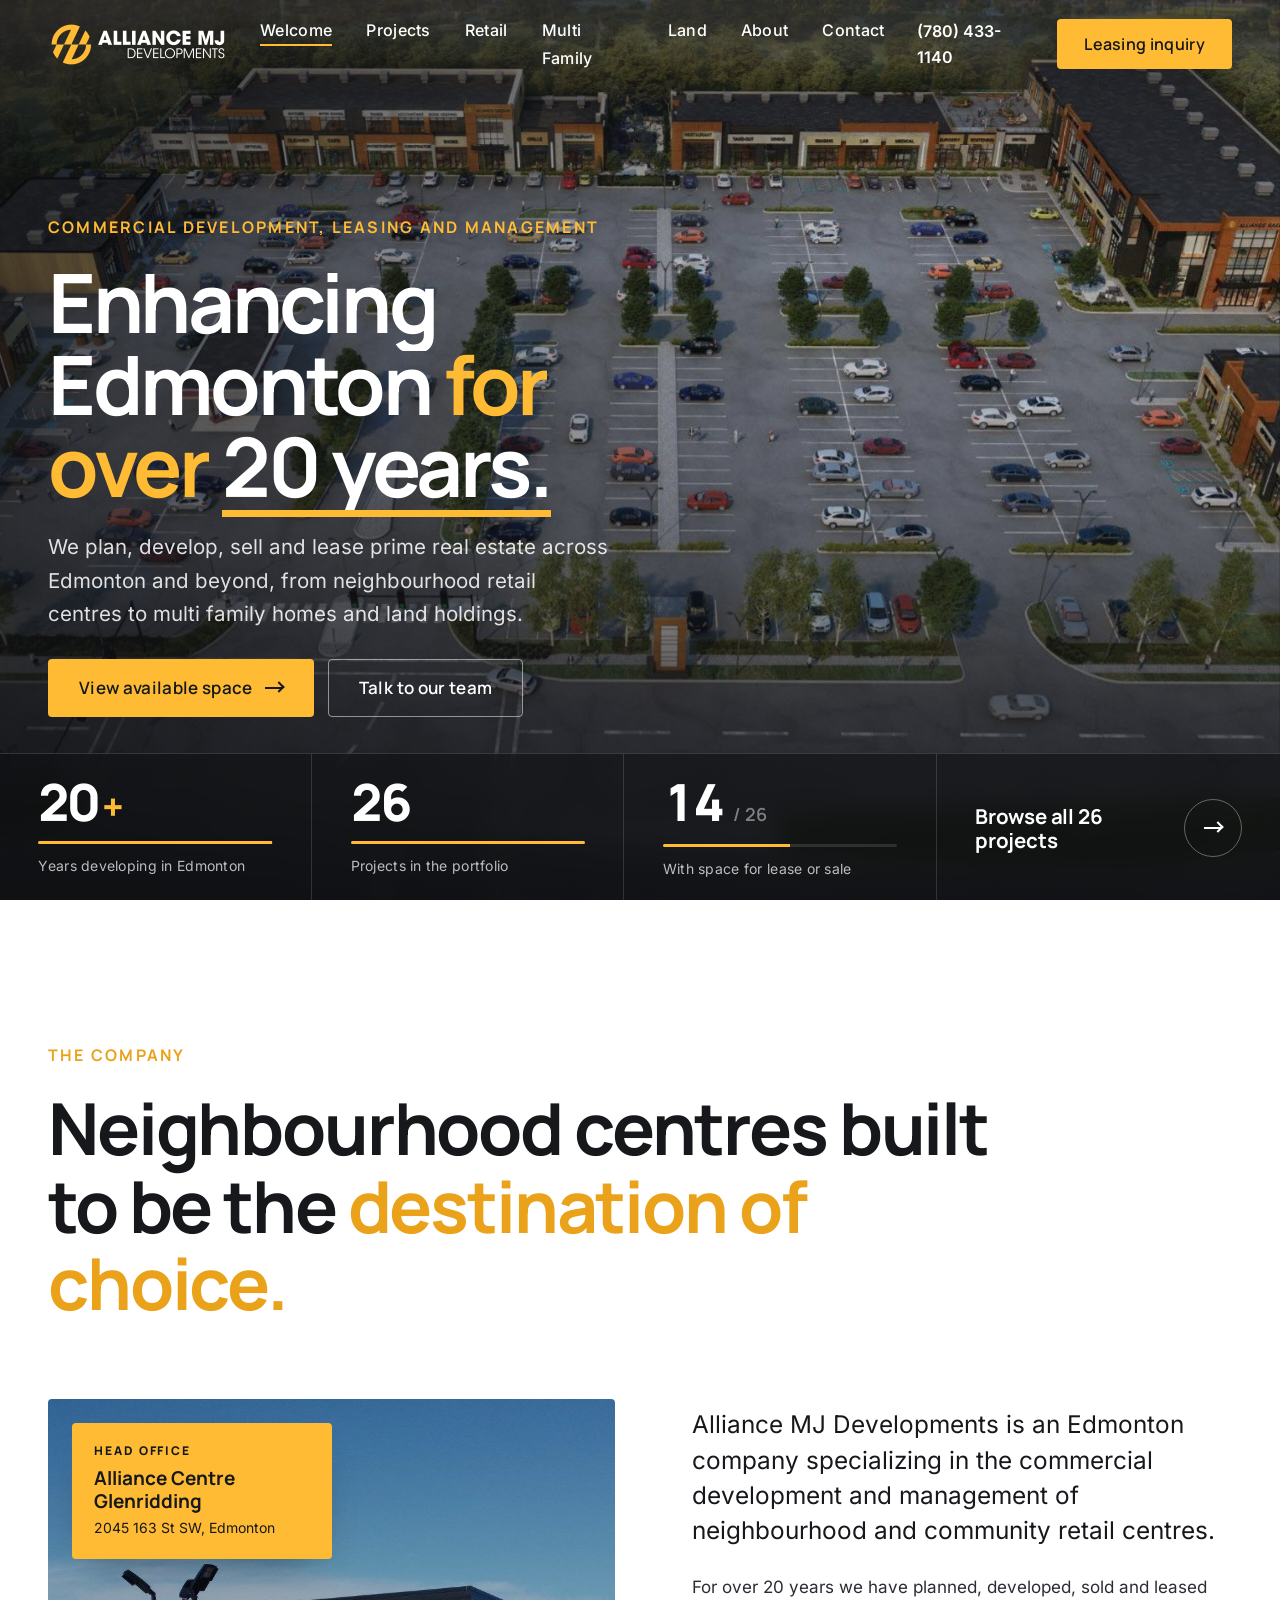
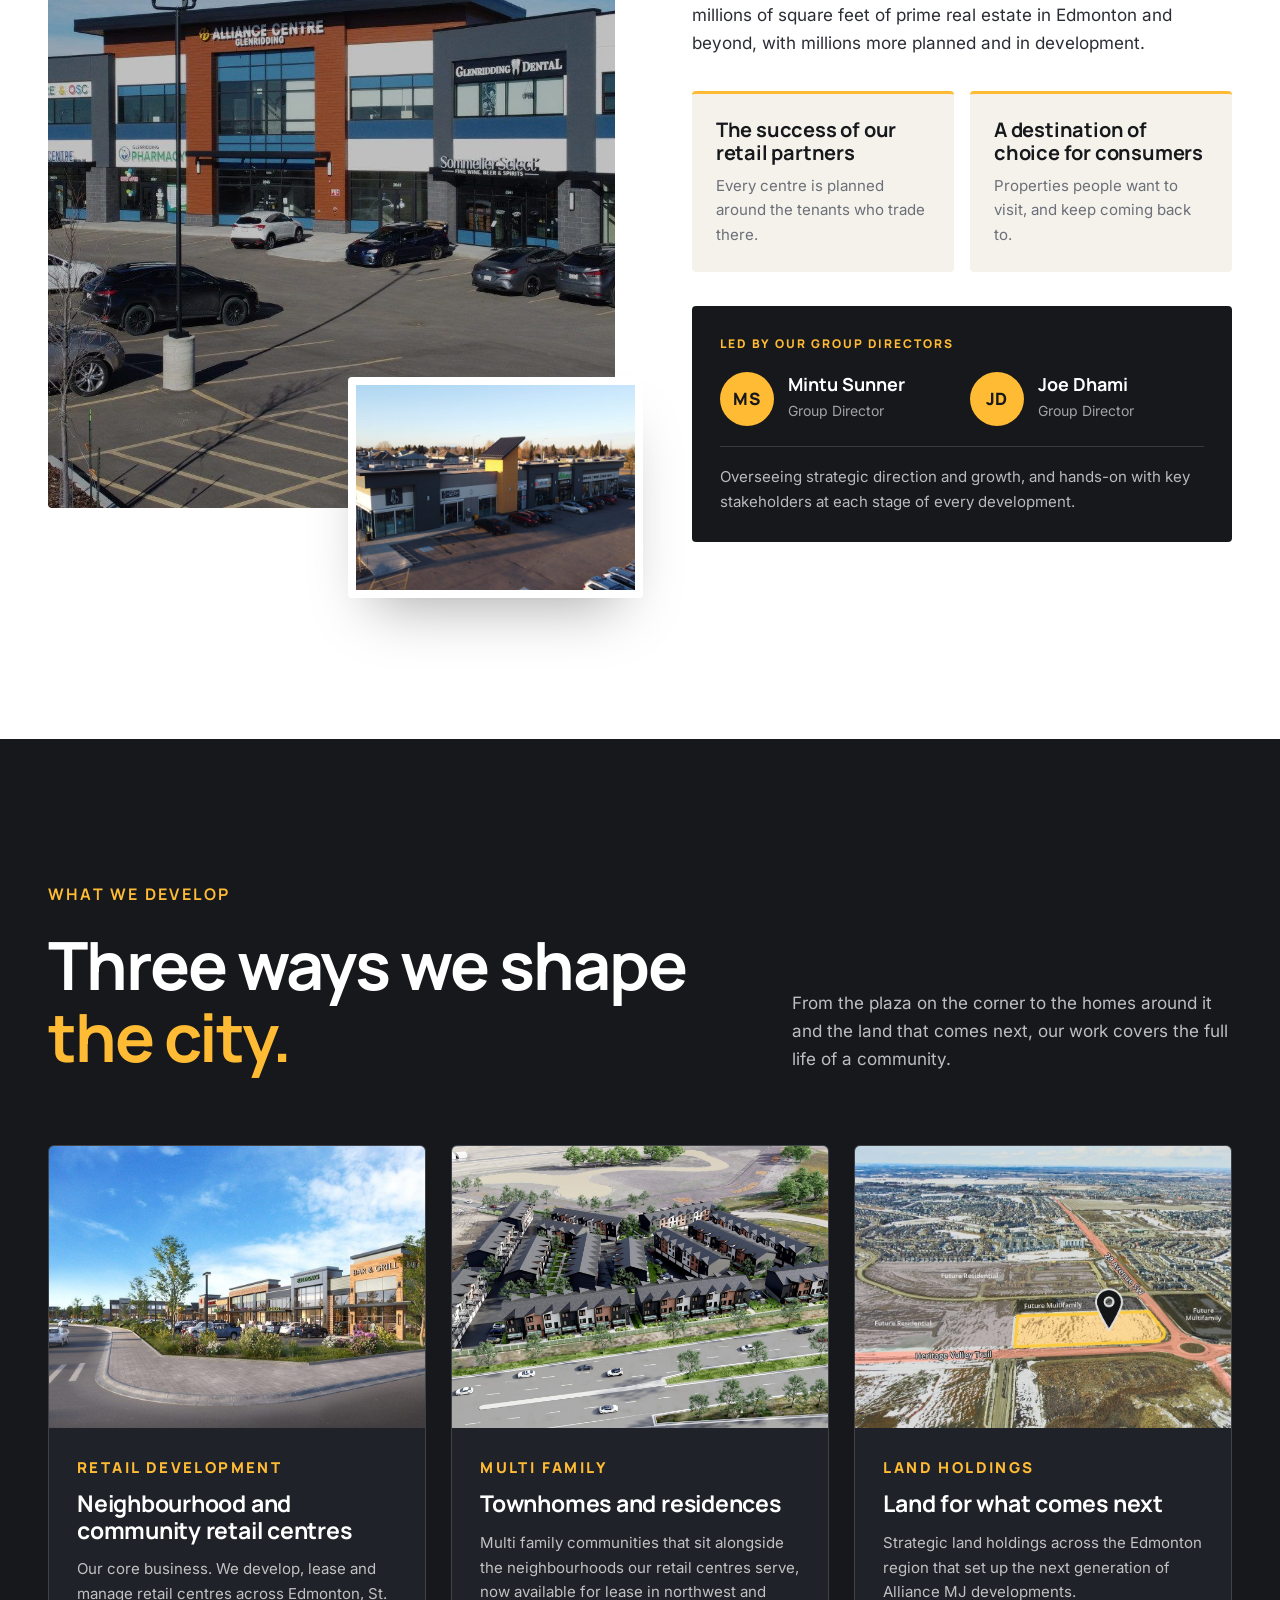
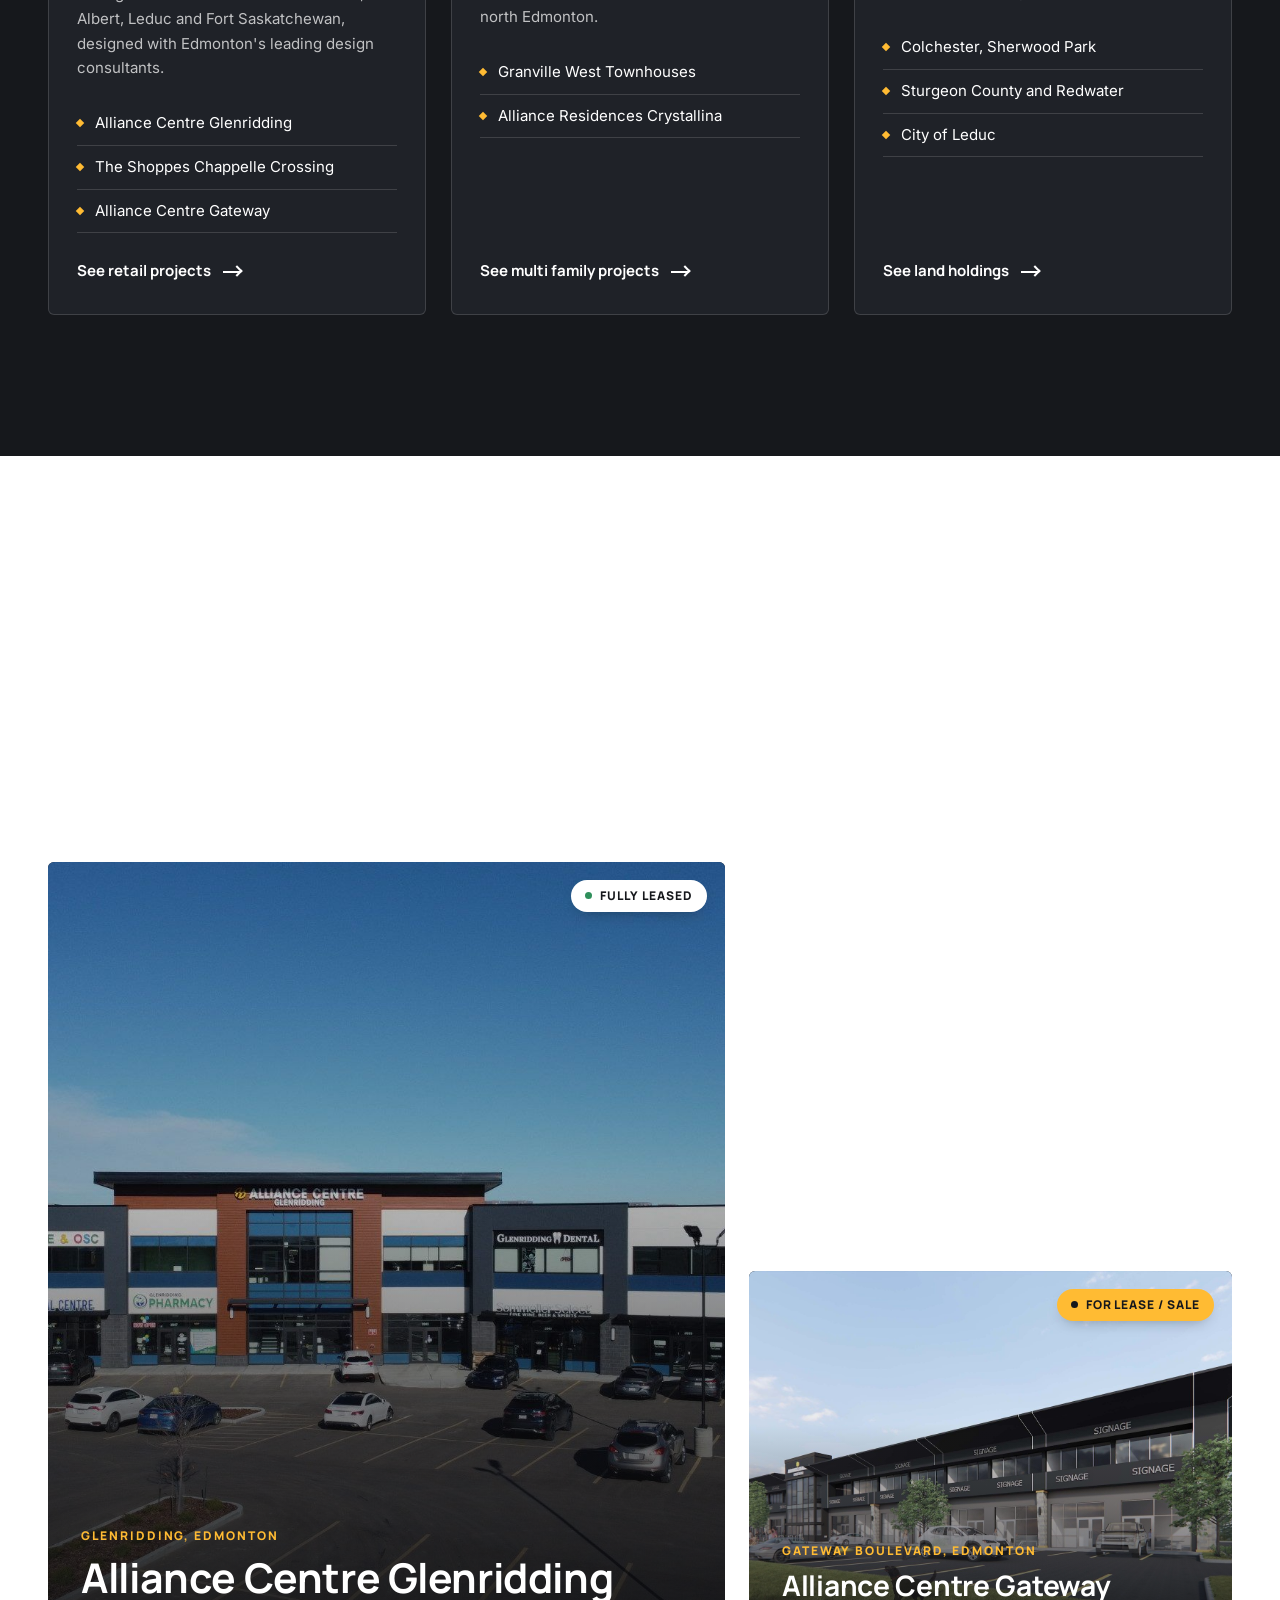
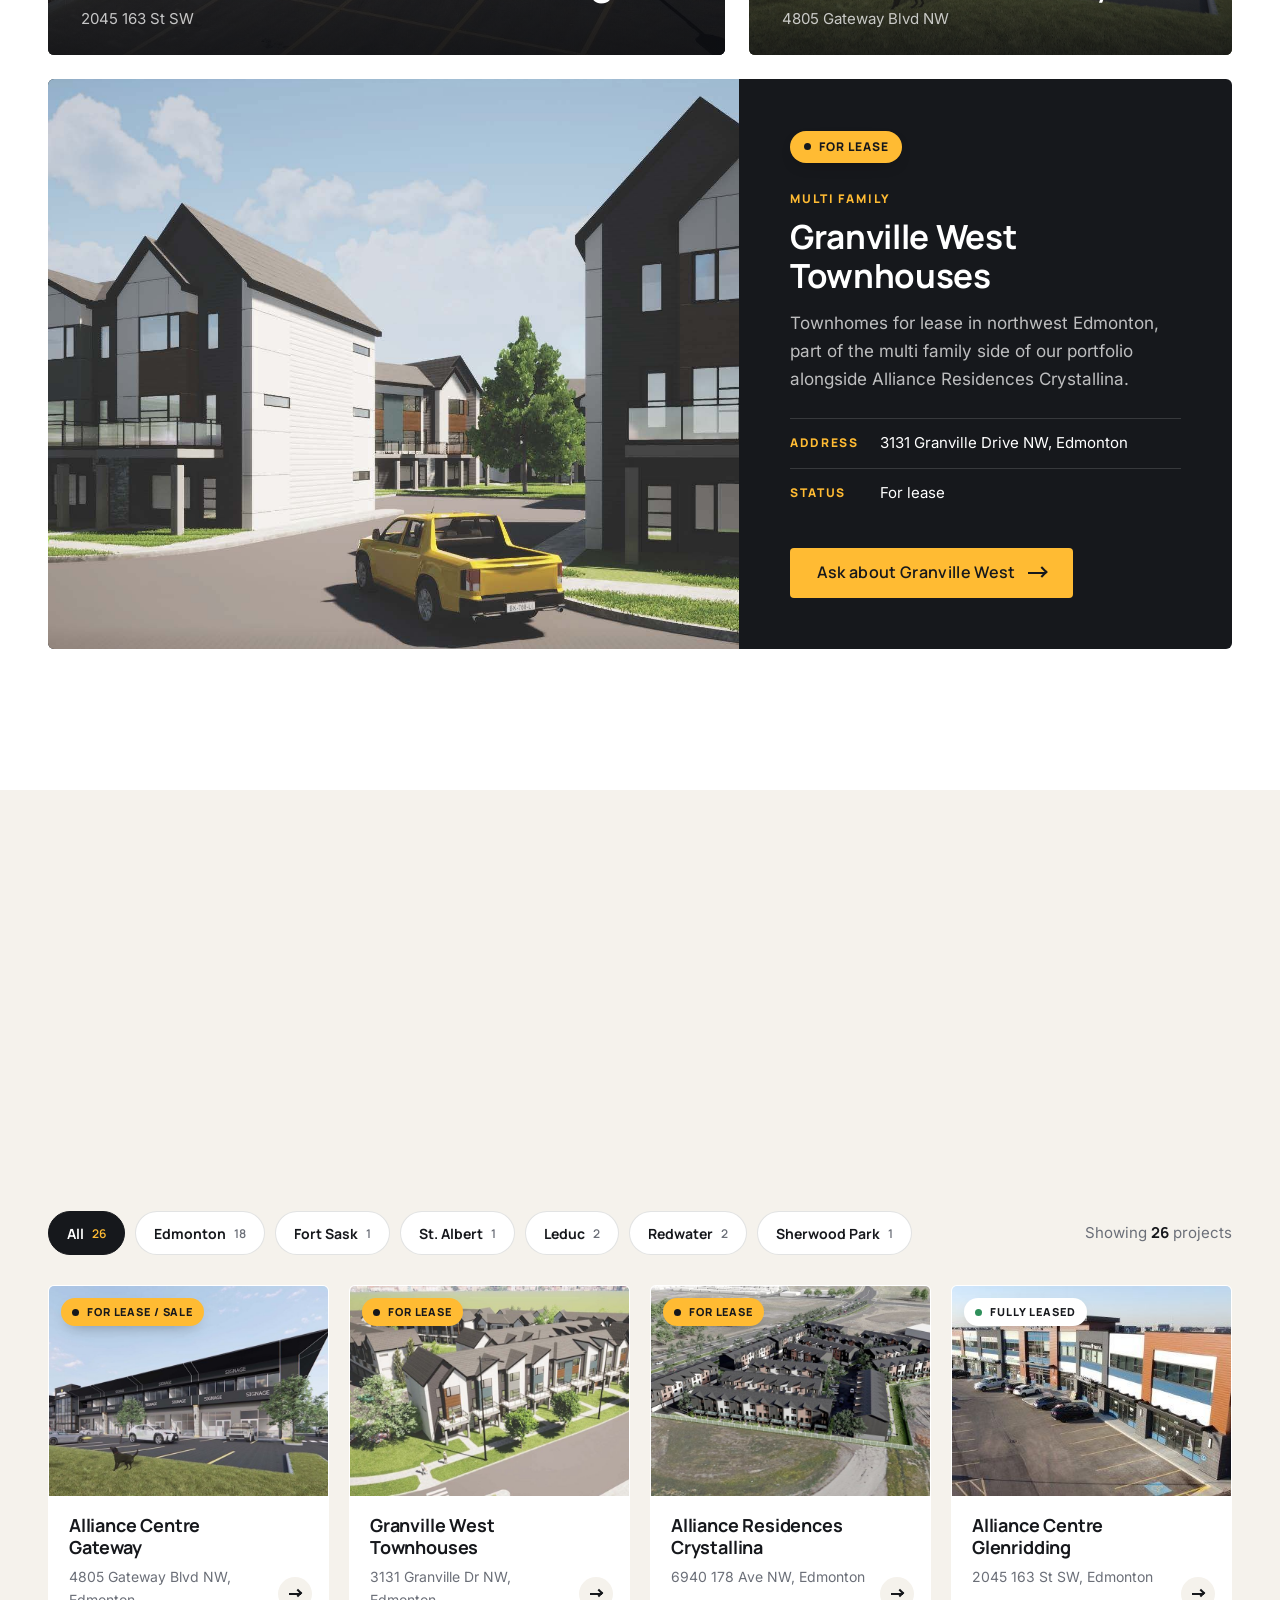
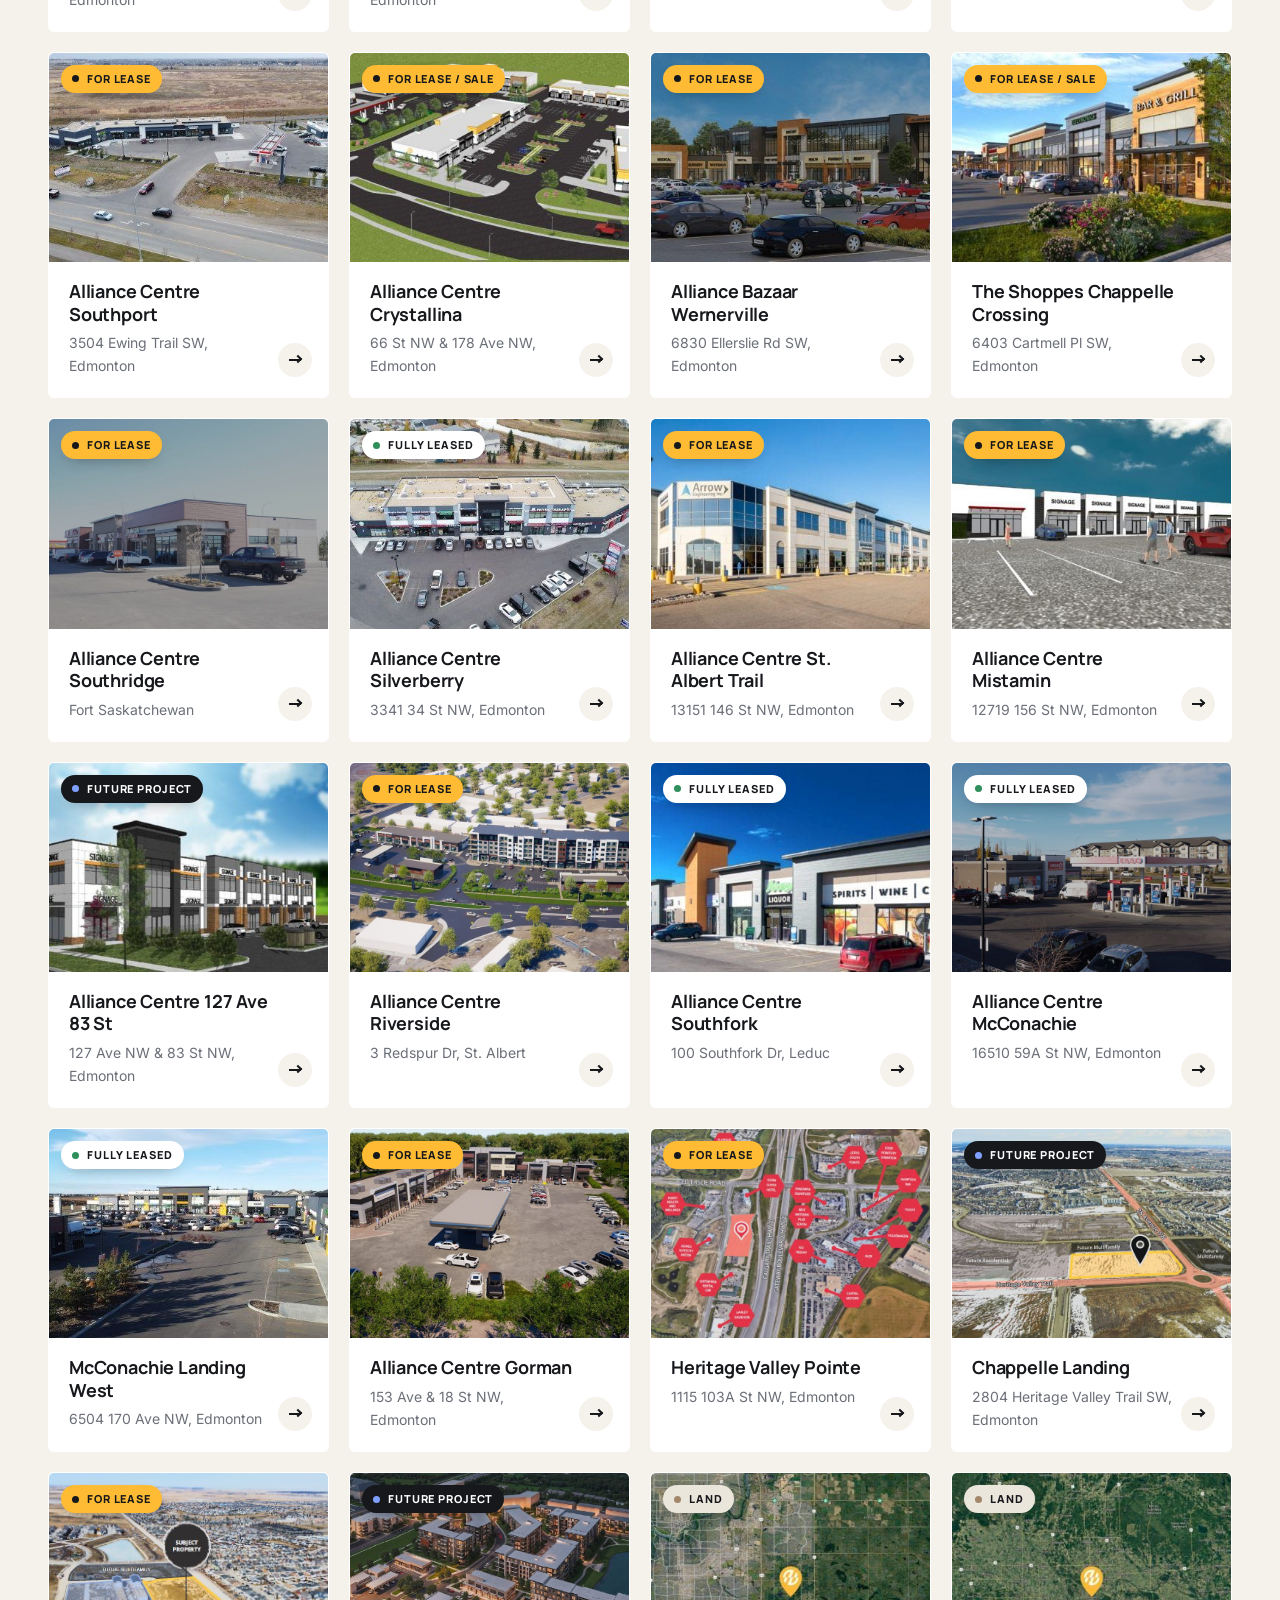
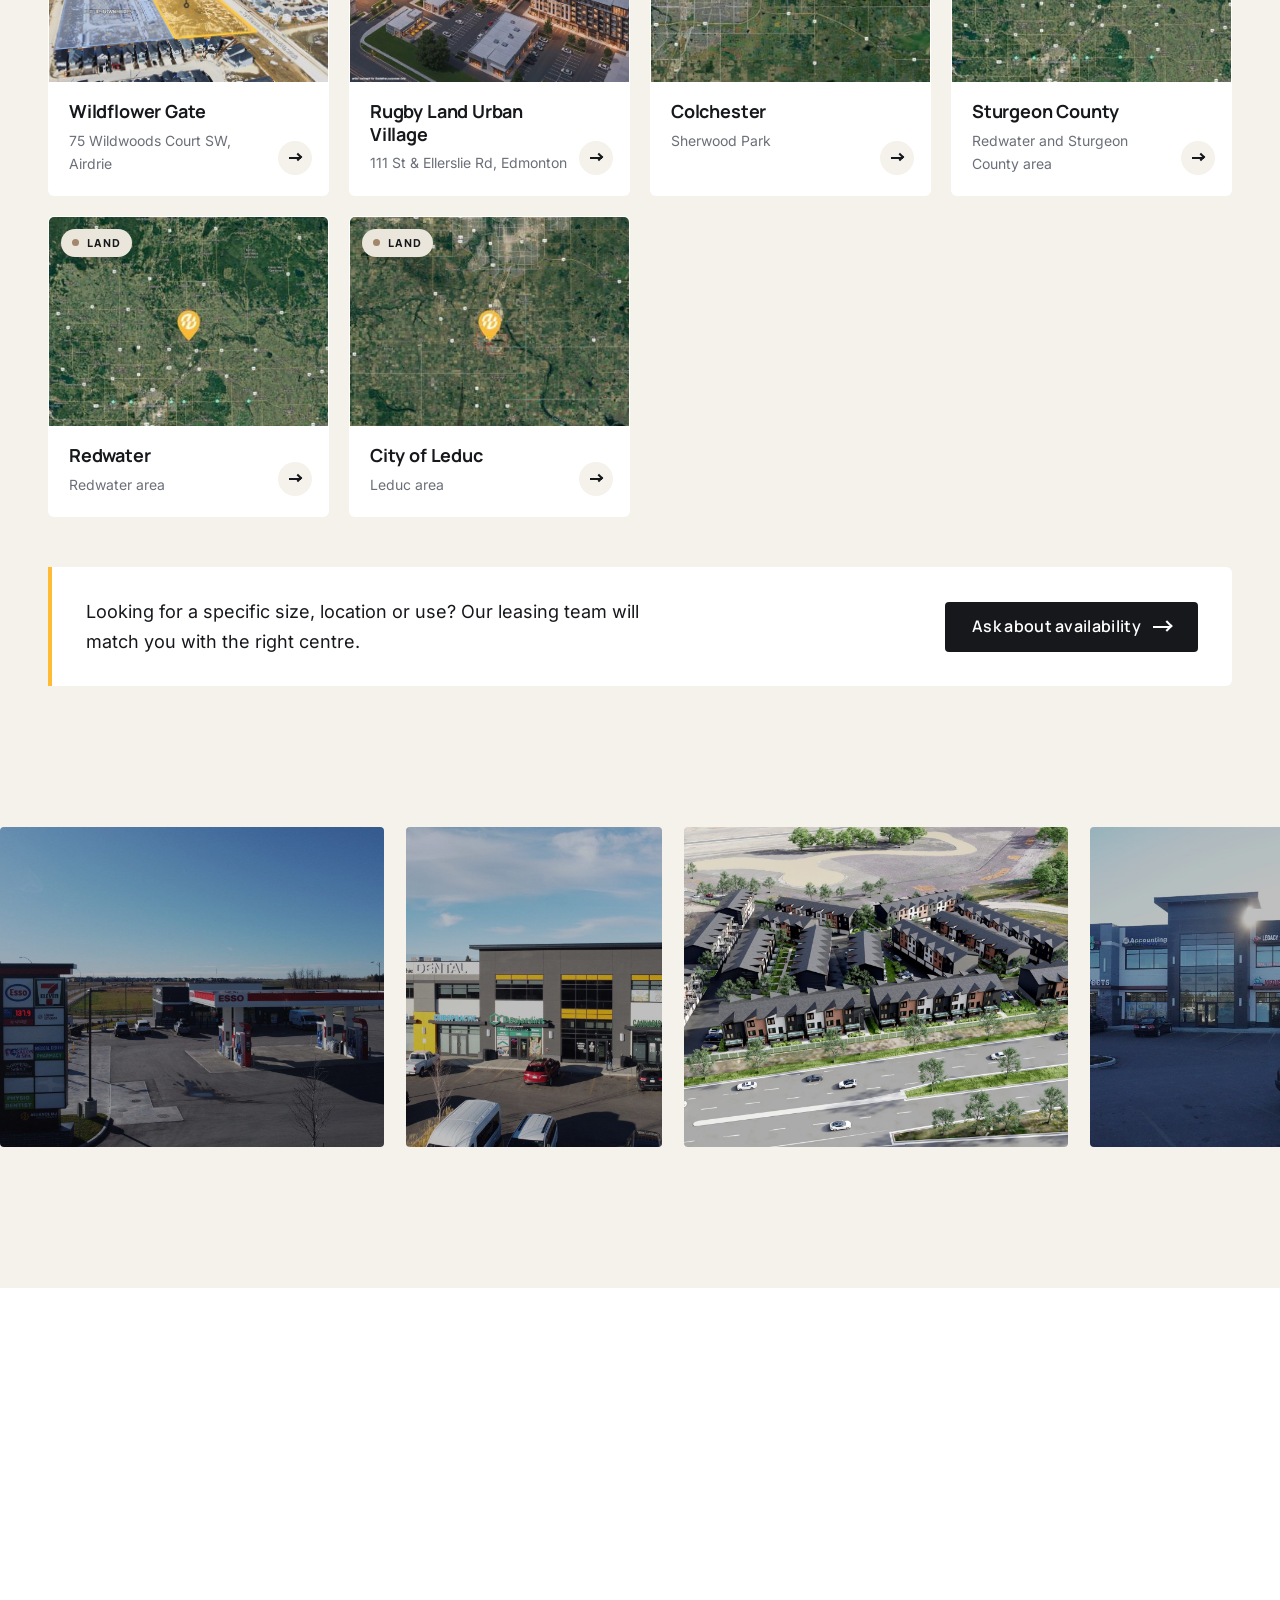
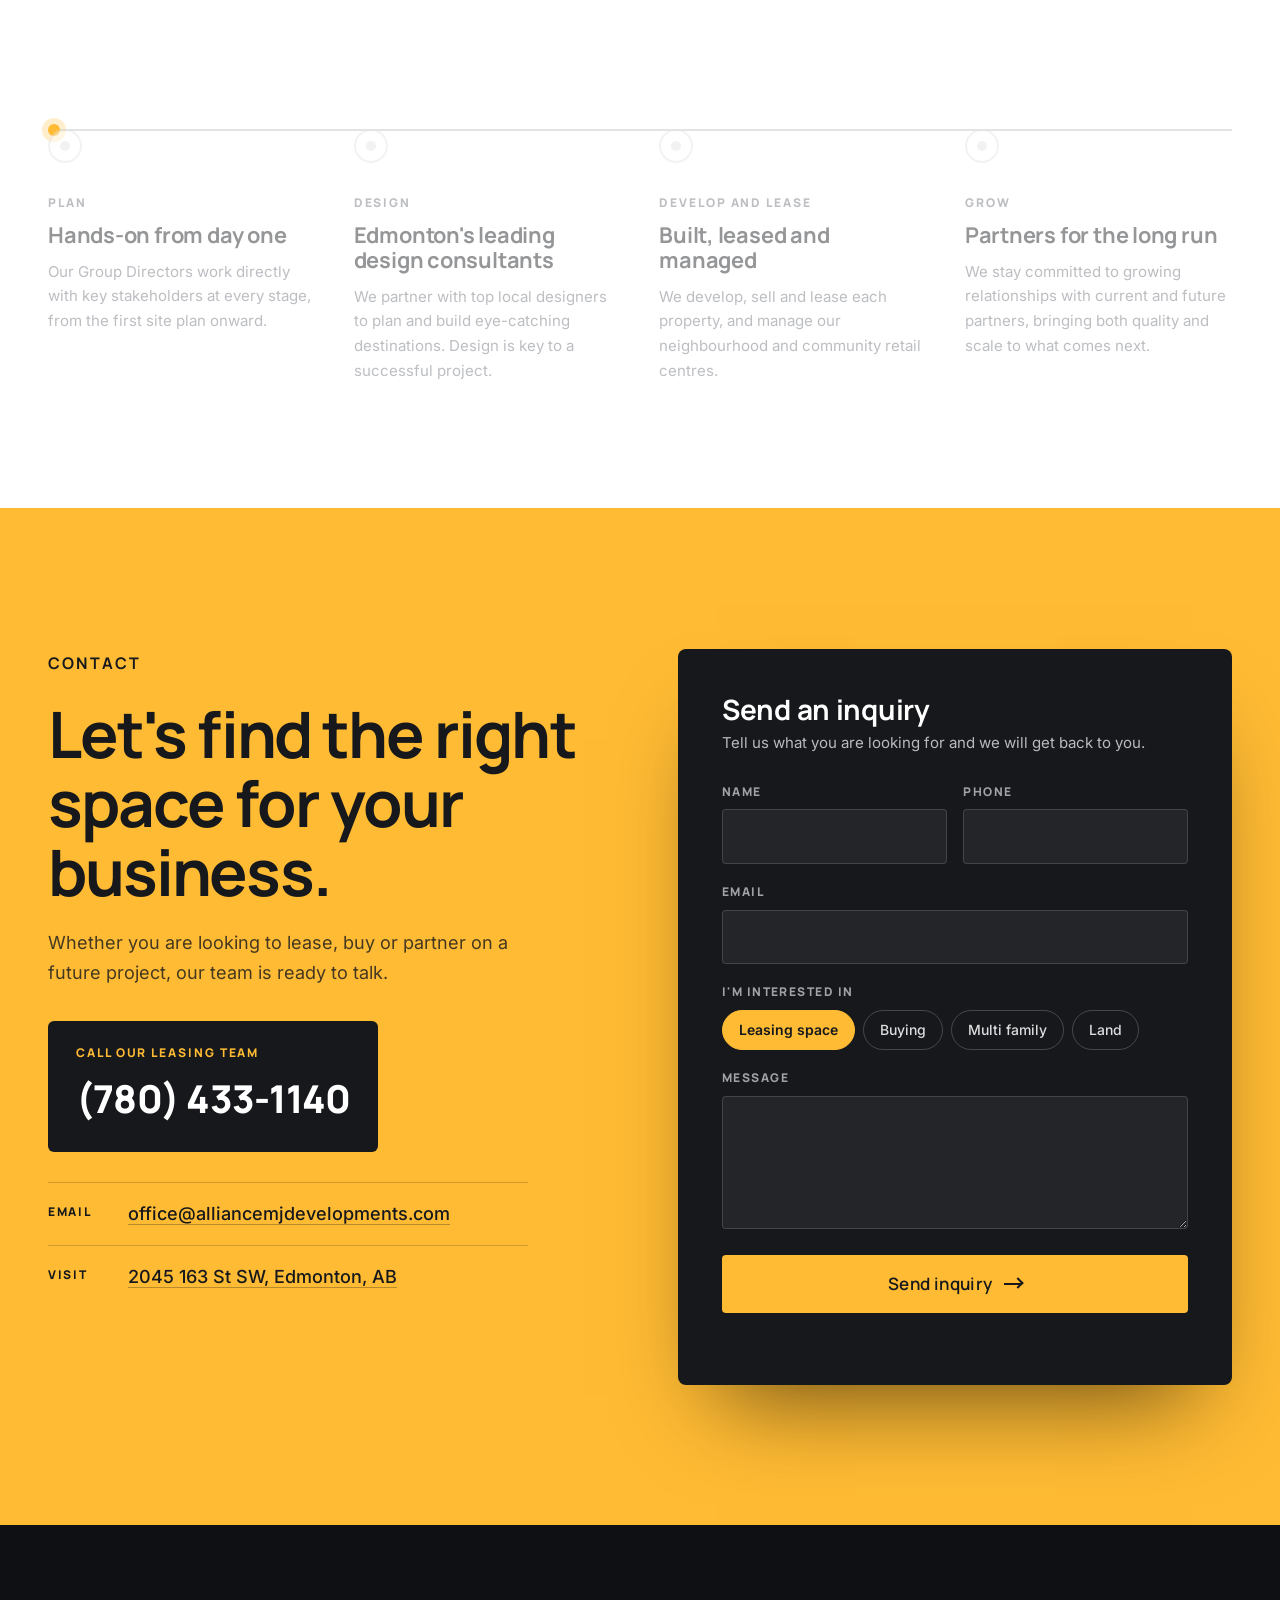
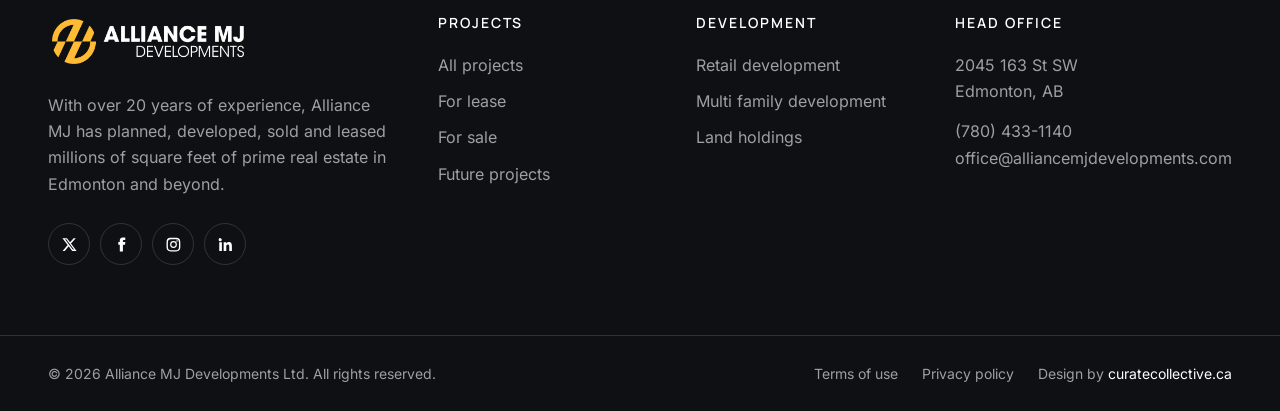
==== commit 613d906f: "Contact: remove scrolling 'Now leasing' text Co-Authored-By: Claude Opus 5.5 <noreply@anthropic.com>" ====
--- a/index.html
+++ b/index.html
@@ -358,9 +358,6 @@
 
     <!-- CONTACT -->
     <section class="contact" id="contact" aria-labelledby="contact-title">
-      <div class="contact-marquee" aria-hidden="true">
-        <div class="cm-track"><span>Now leasing</span><span>Retail</span><span>Multi family</span><span>Land</span><span>Now leasing</span><span>Retail</span><span>Multi family</span><span>Land</span></div>
-      </div>
       <div class="wrap contact-grid">
         <div class="contact-intro">
           <p class="eyebrow eyebrow-ink">Contact</p>
--- a/assets/css/style.css
+++ b/assets/css/style.css
@@ -343,11 +343,7 @@
 .step.is-on { opacity: 1; transform: none; }
 
 /* ---------- Contact (strong CTA) ---------- */
-.contact { position: relative; background: var(--sun); color: var(--ink); padding: 0 0 var(--sec); overflow: hidden; }
-.contact-marquee { overflow: hidden; padding: clamp(28px, 4vw, 50px) 0 clamp(20px, 3vw, 40px); }
-.cm-track { display: flex; width: max-content; animation: marquee 40s linear infinite; }
-.cm-track span { font-family: var(--f-head); font-weight: 800; font-size: clamp(64px, 10vw, 160px); line-height: 1; letter-spacing: -.04em; text-transform: uppercase; color: transparent; -webkit-text-stroke: 1.5px rgba(22,24,28,.35); padding-right: .5em; white-space: nowrap; }
-.cm-track span:nth-child(odd) { color: var(--ink); -webkit-text-stroke: 0; }
+.contact { position: relative; background: var(--sun); color: var(--ink); padding: var(--sec) 0; overflow: hidden; }
 .contact-grid { position: relative; display: grid; grid-template-columns: 1fr 1fr; gap: clamp(40px, 6vw, 100px); align-items: start; }
 .eyebrow-ink { color: var(--ink); }
 .contact h2 { color: var(--ink); font-size: clamp(40px, 5vw, 72px); margin-bottom: 22px; max-width: 13ch; }
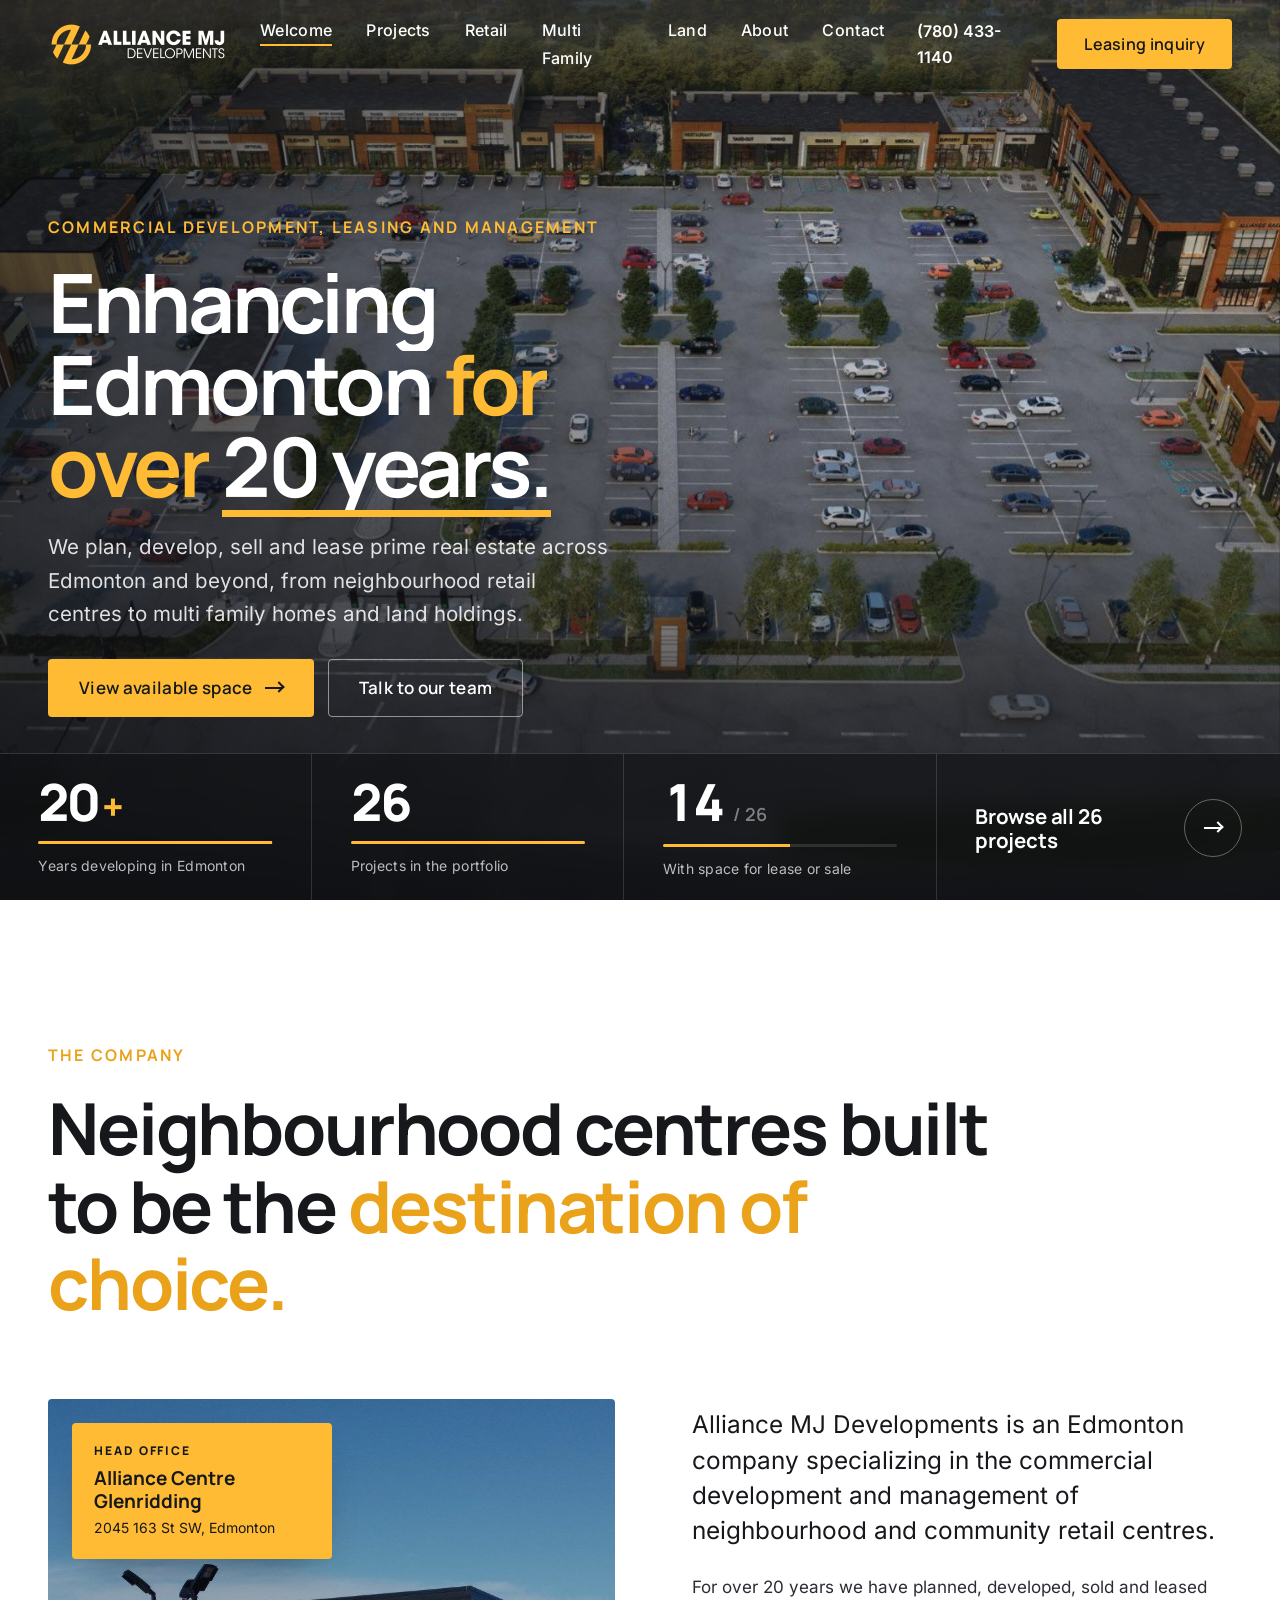
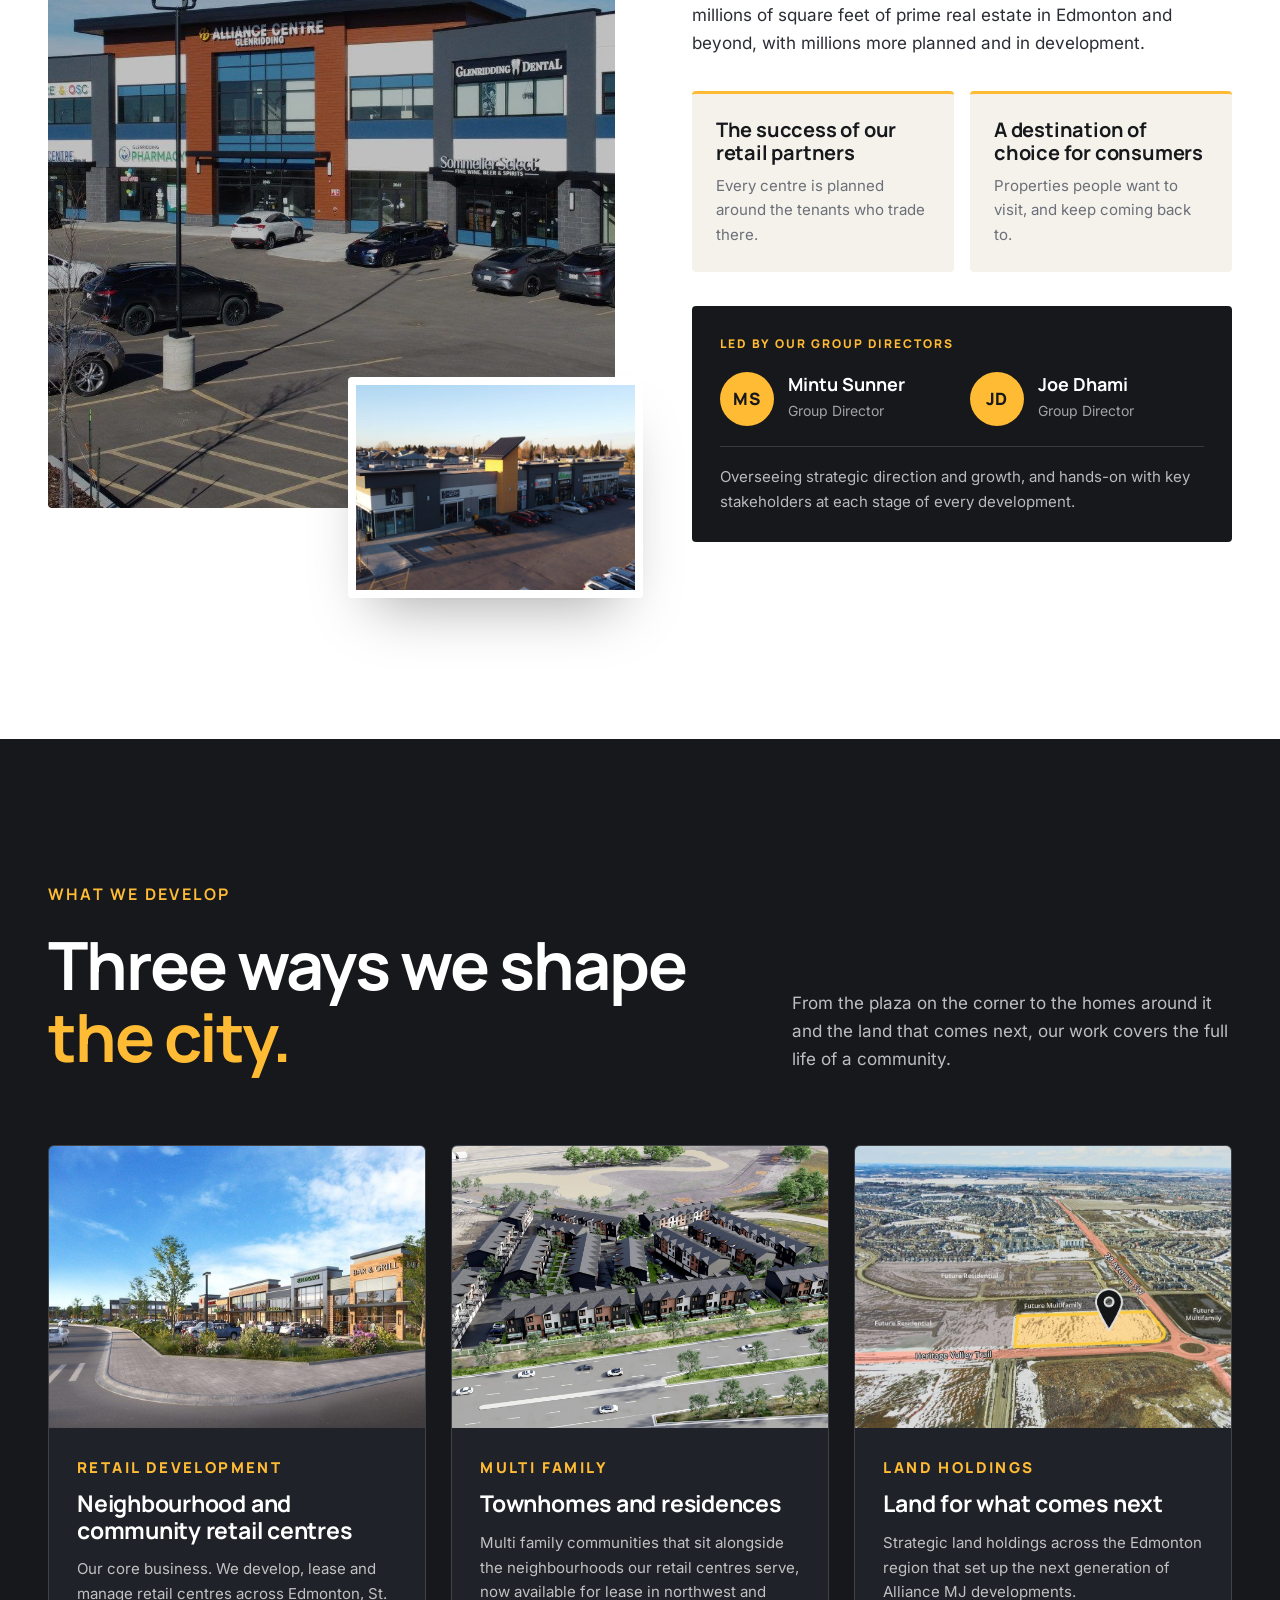
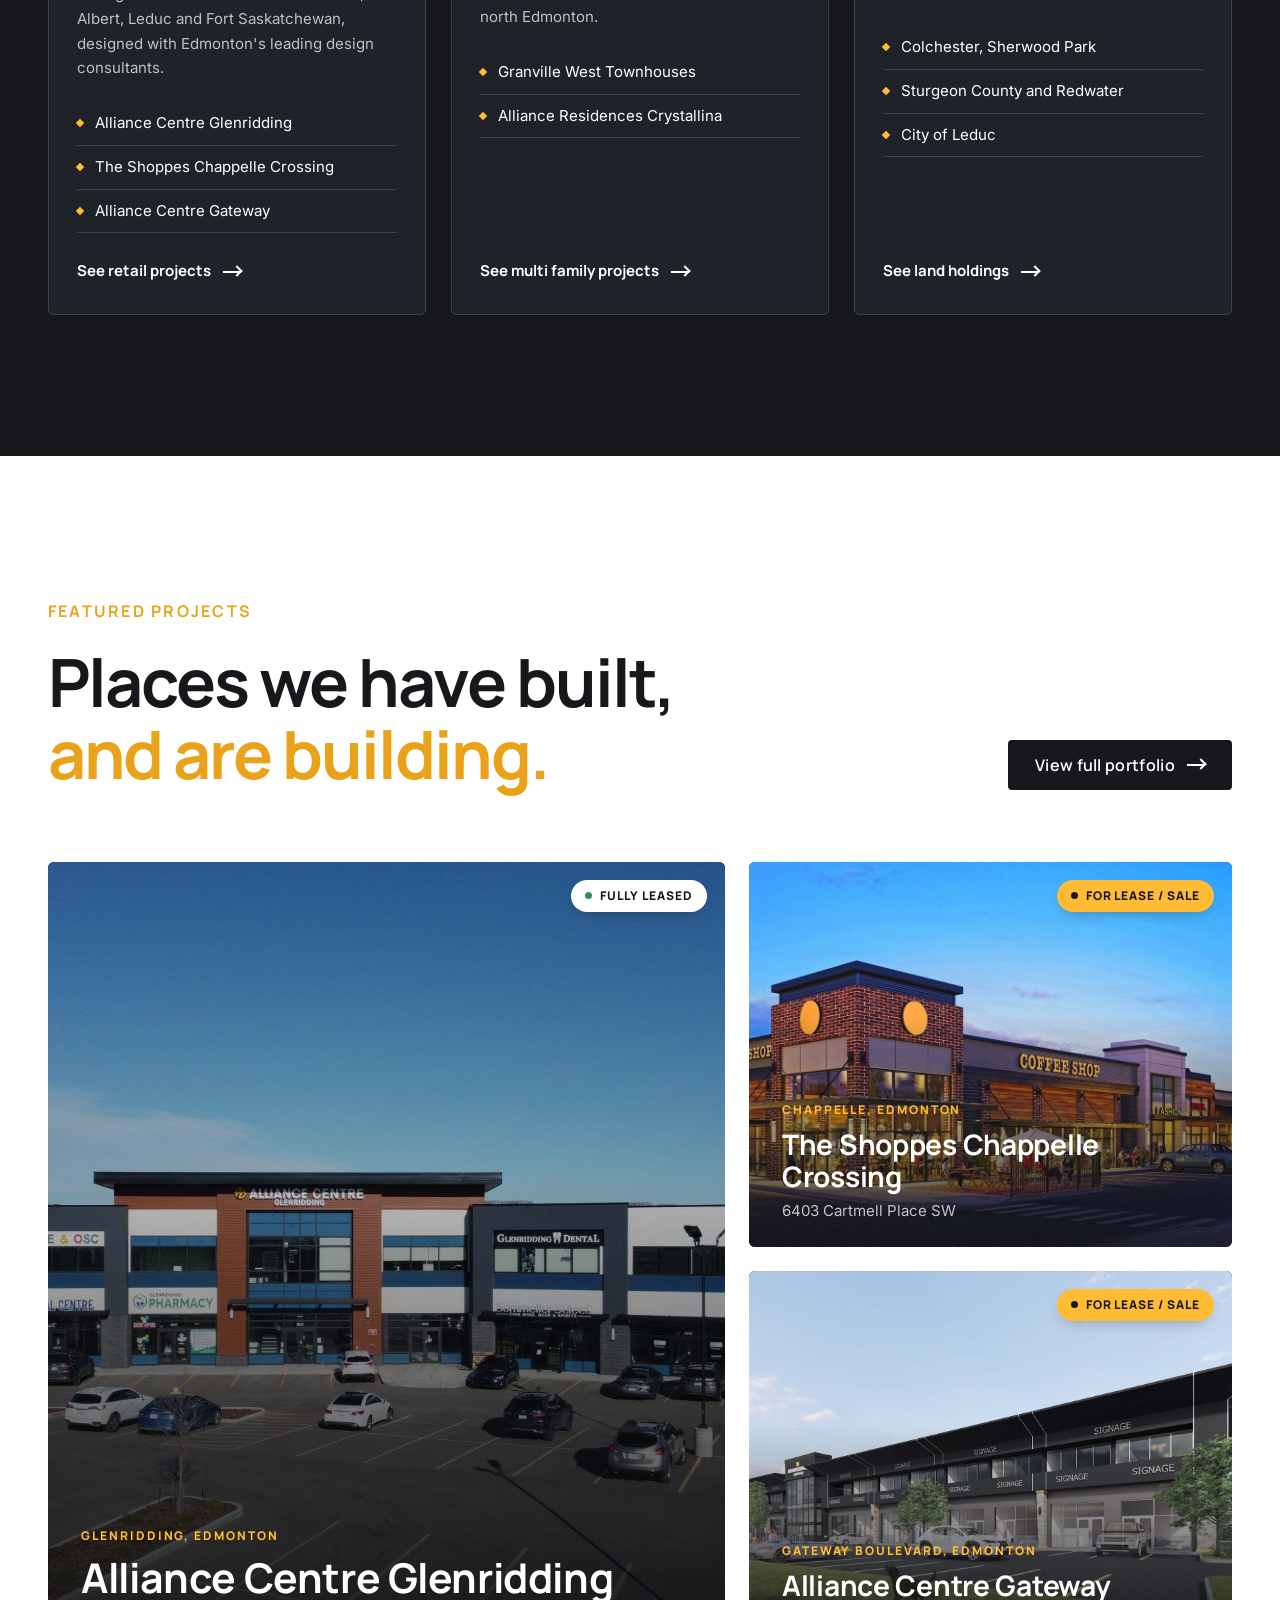
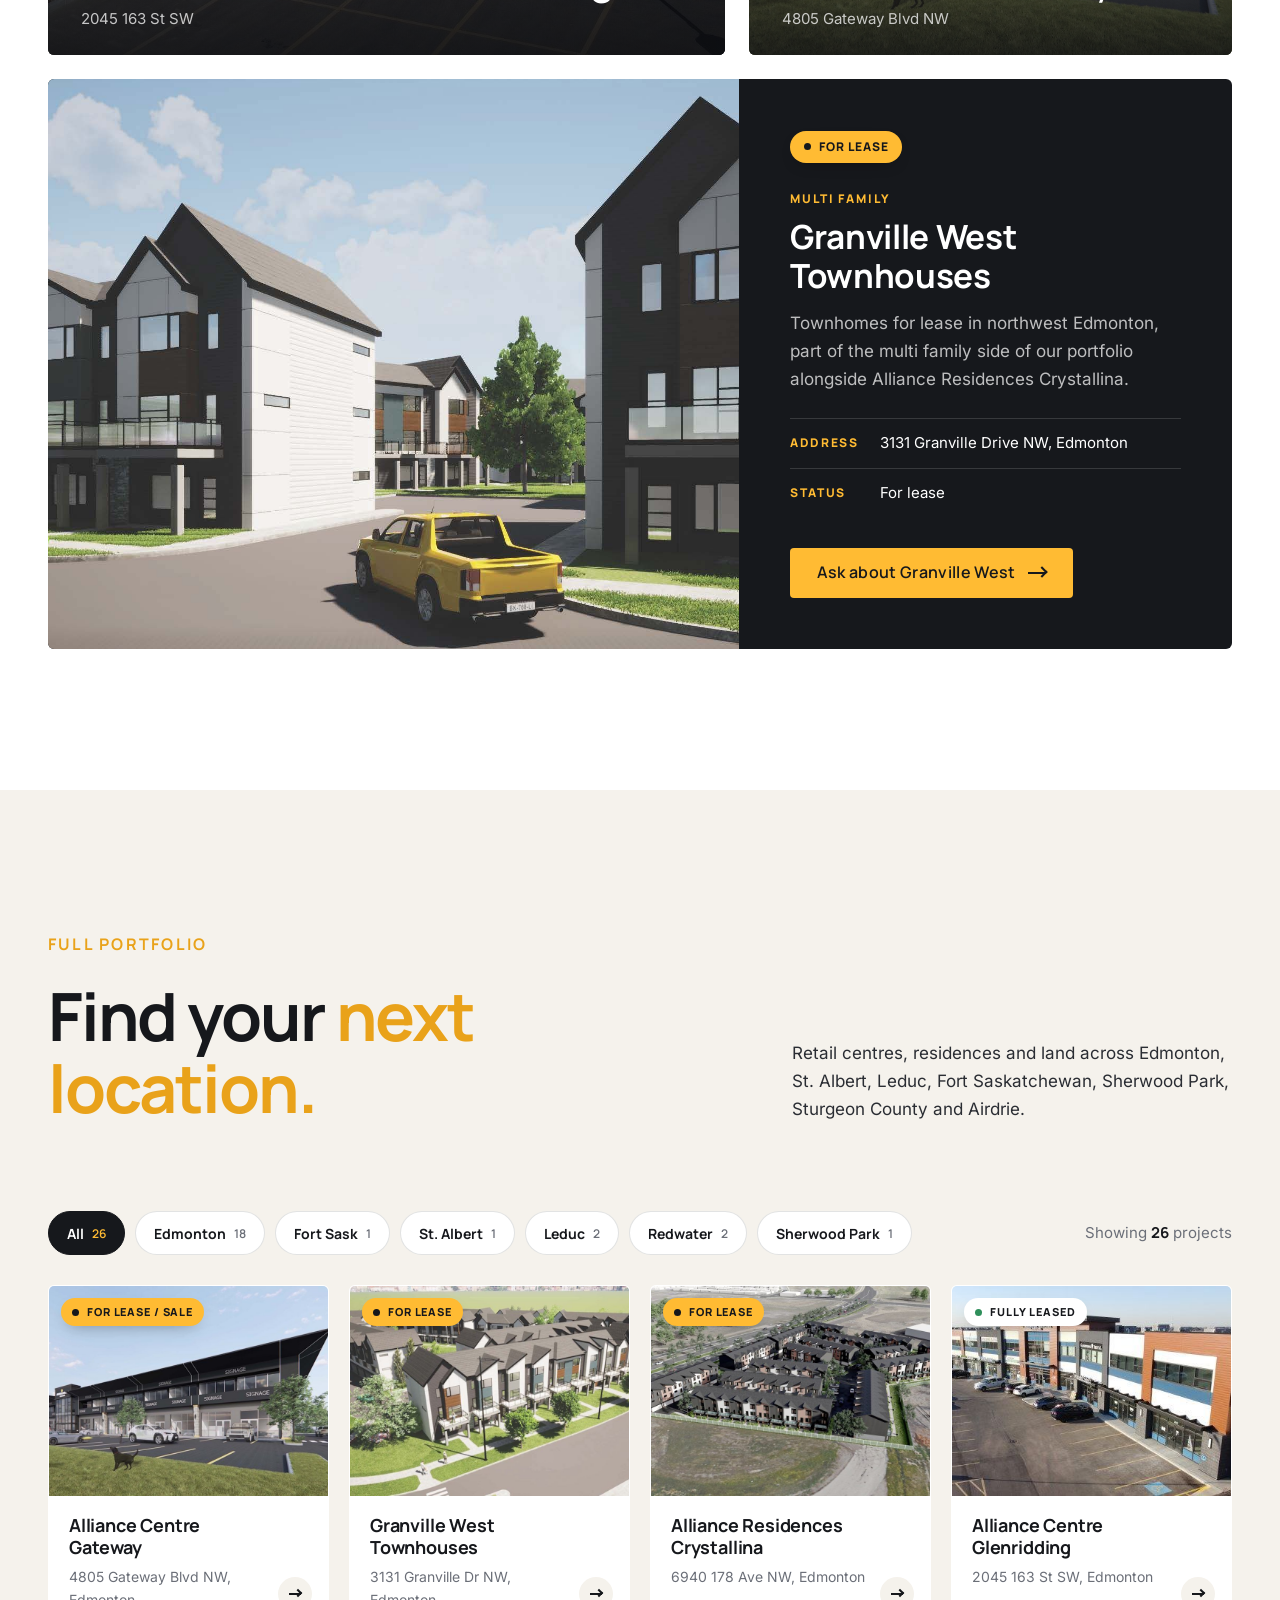
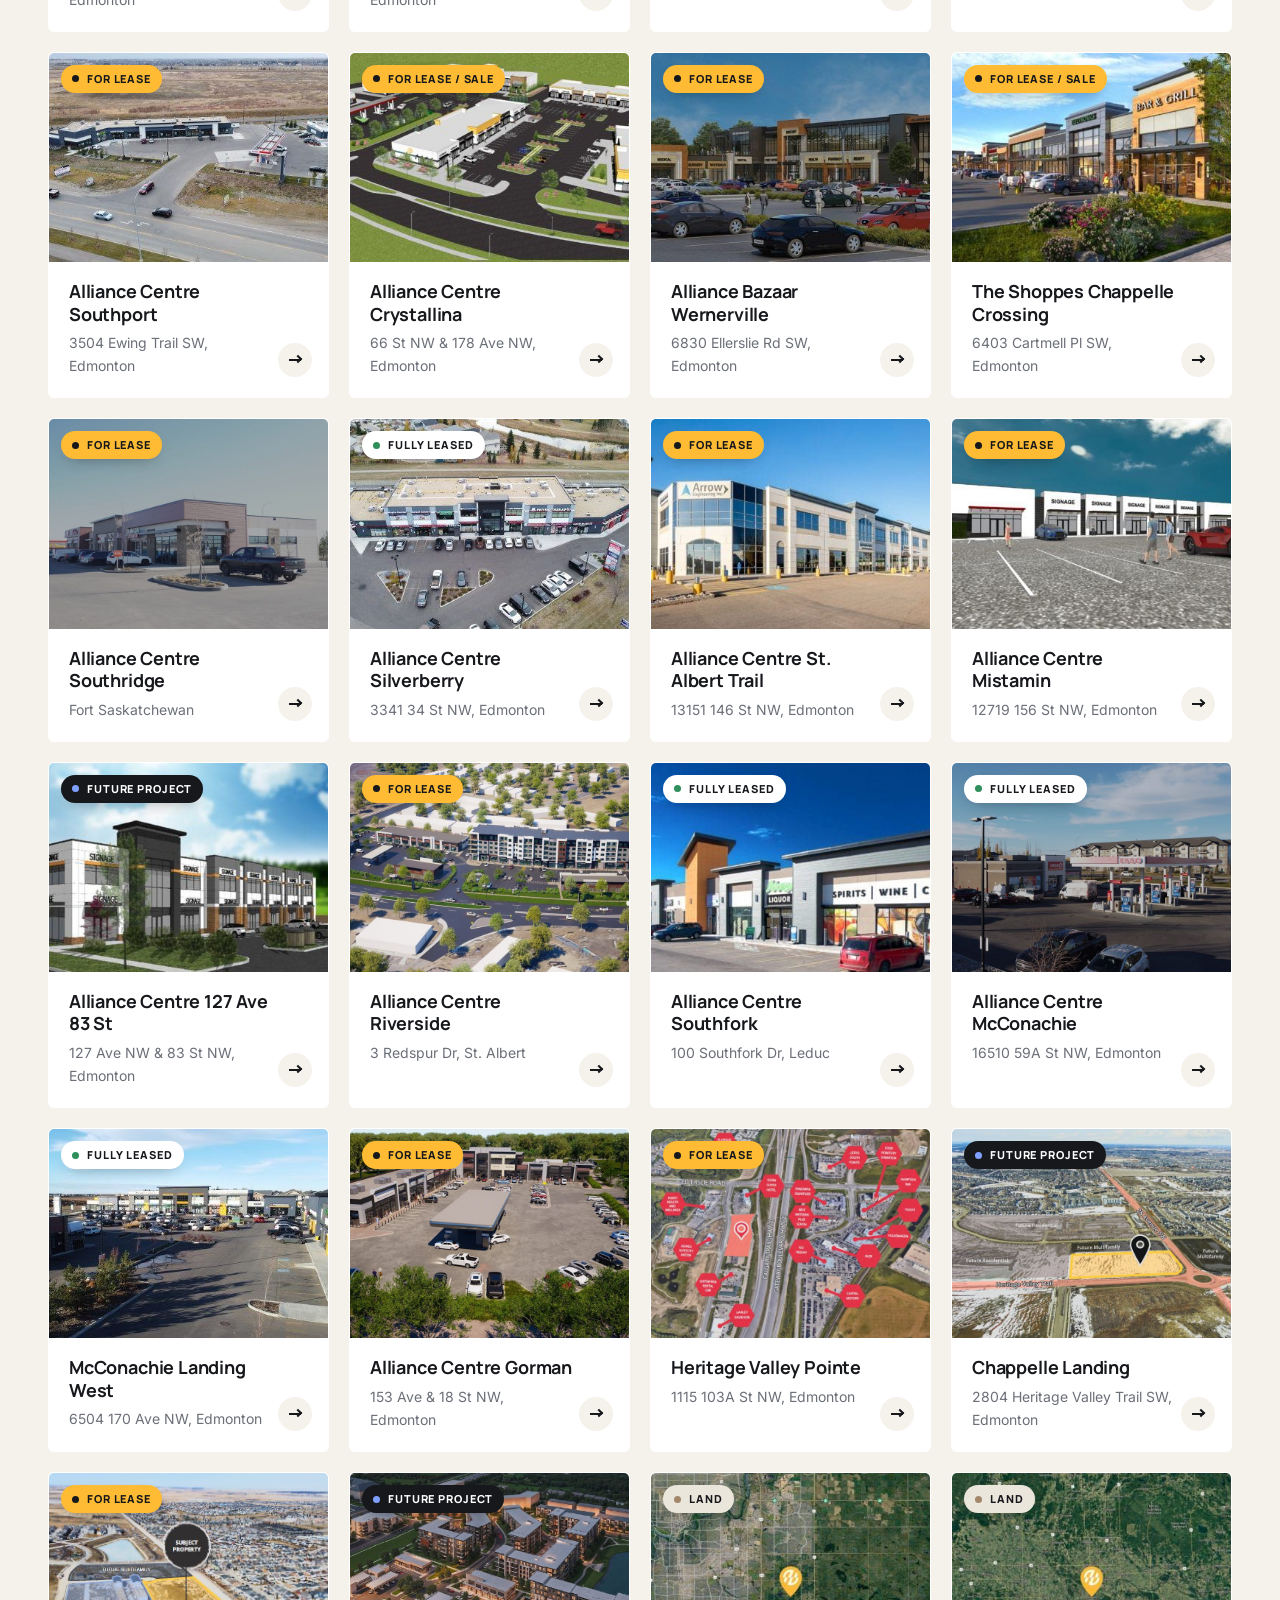
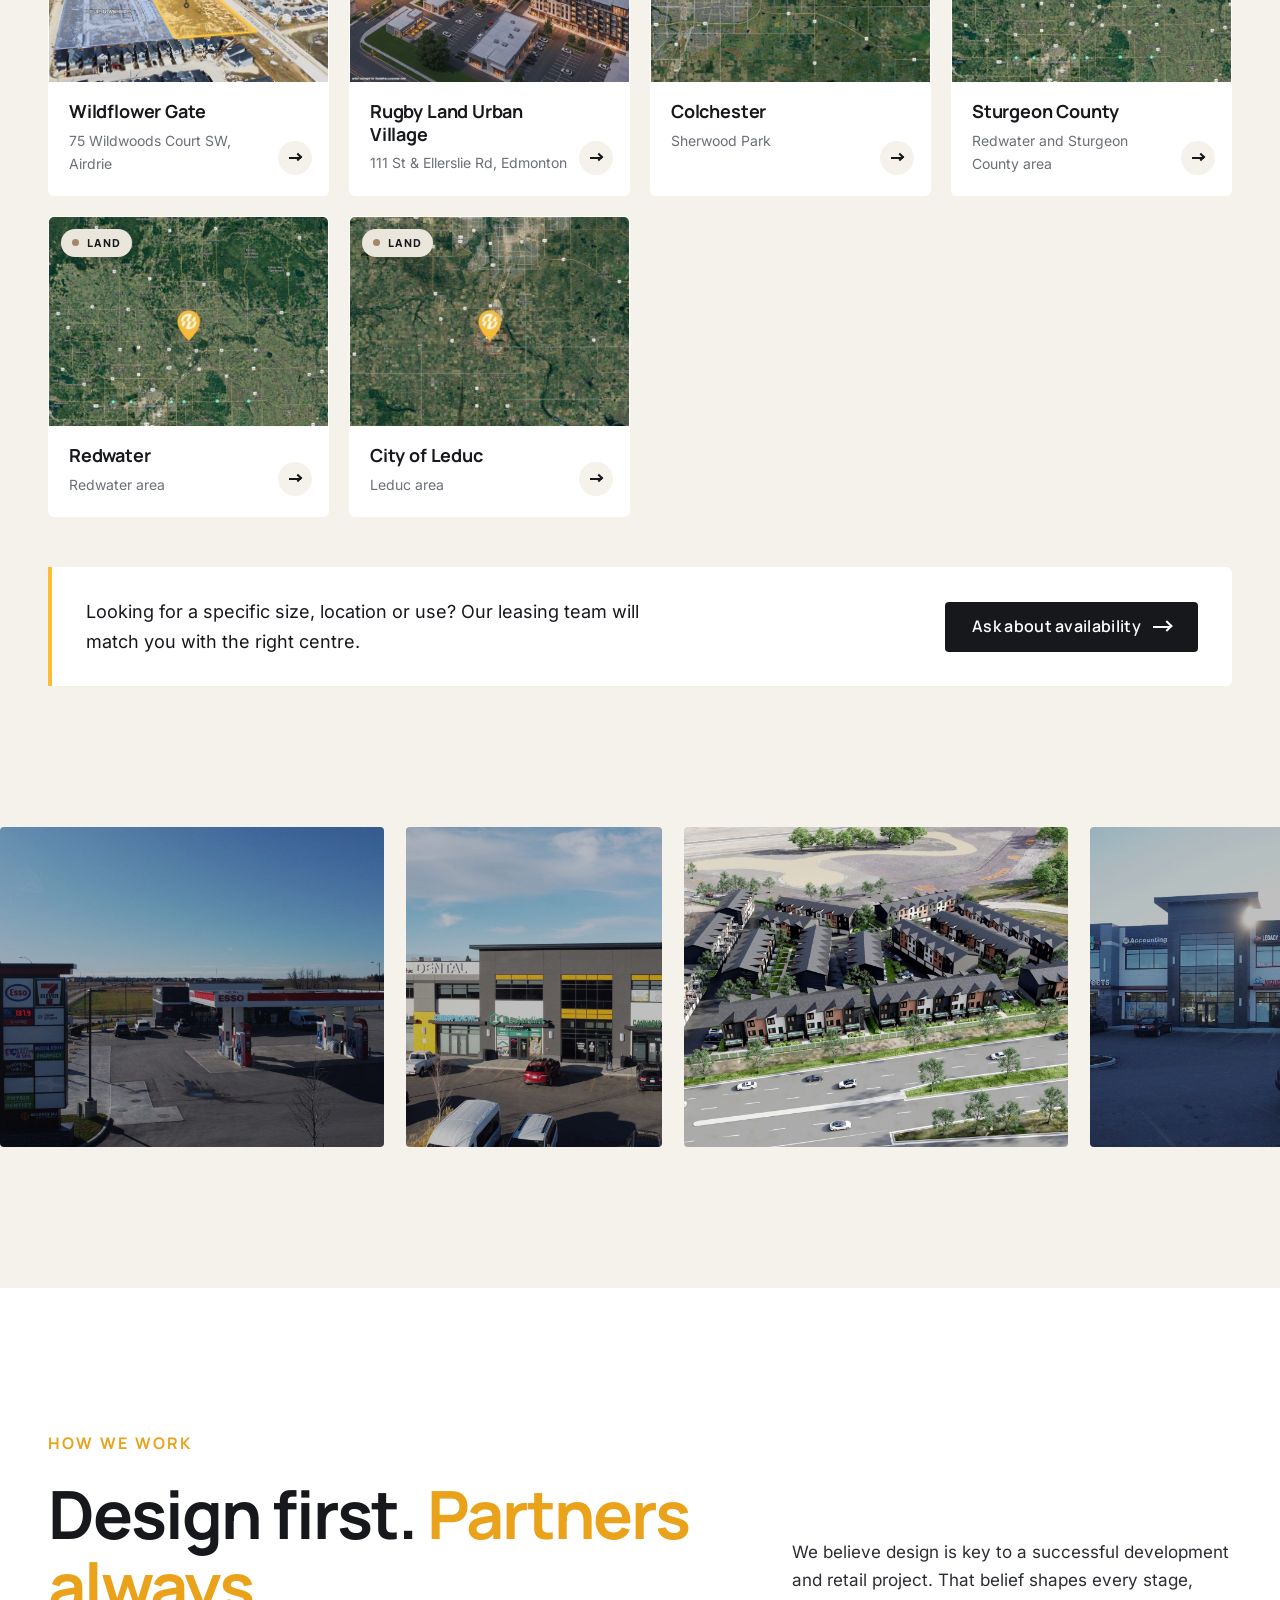
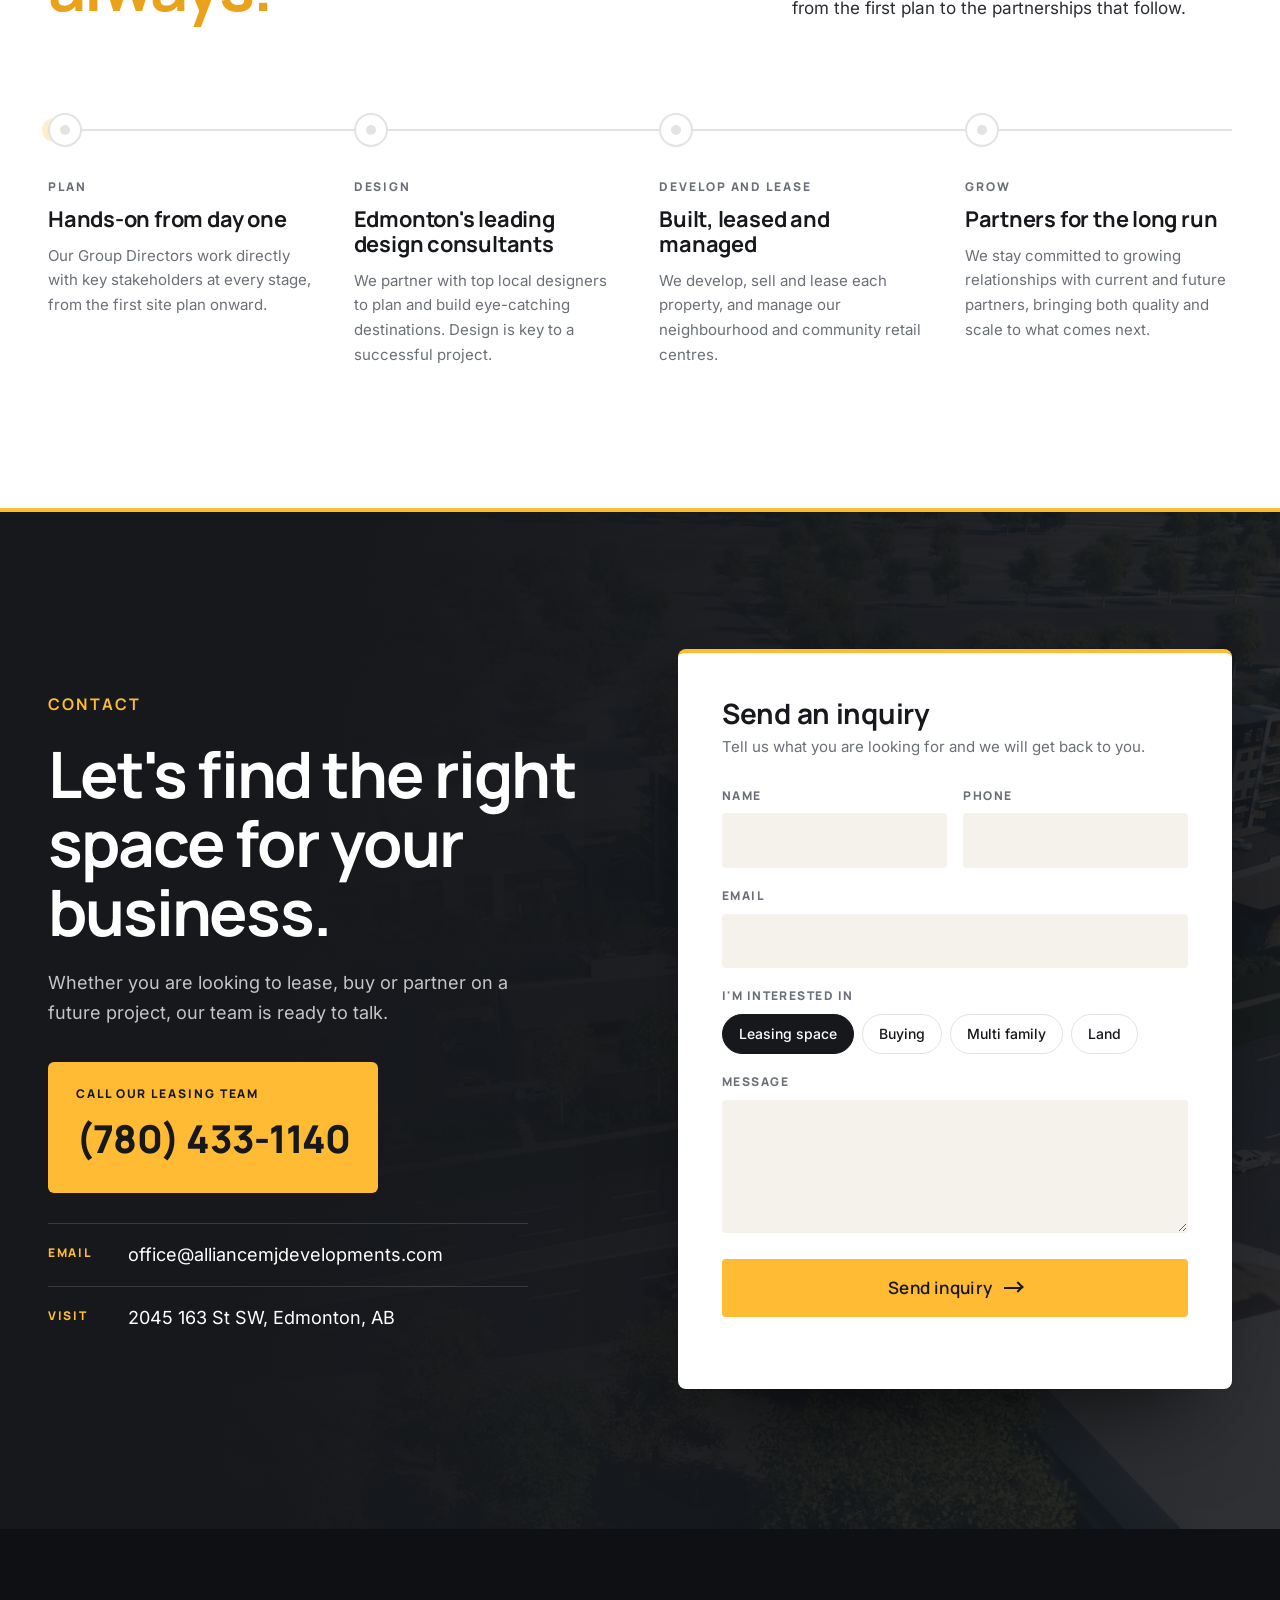
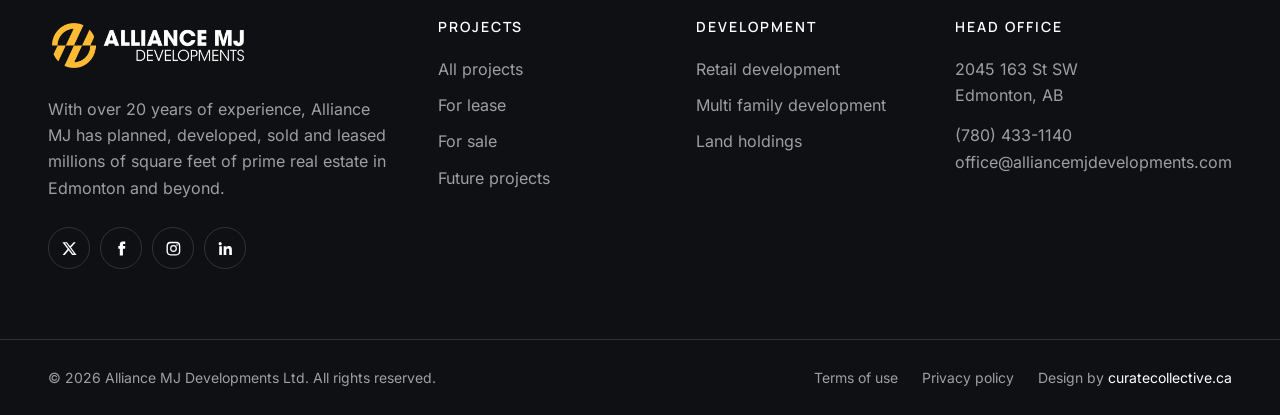
==== commit ffc9d529: "Contact: dark background with project image, white form card, yellow phone block Co-Authored-By: Cla" ====
--- a/index.html
+++ b/index.html
@@ -358,9 +358,10 @@
 
     <!-- CONTACT -->
     <section class="contact" id="contact" aria-labelledby="contact-title">
+      <div class="contact-media" aria-hidden="true"><img src="assets/images/home/slide-4.jpg" alt="" loading="lazy"></div>
       <div class="wrap contact-grid">
         <div class="contact-intro">
-          <p class="eyebrow eyebrow-ink">Contact</p>
+          <p class="eyebrow eyebrow-light">Contact</p>
           <h2 id="contact-title">Let's find the right space for your business.</h2>
           <p class="contact-lede">Whether you are looking to lease, buy or partner on a future project, our team is ready to talk.</p>
           <a class="contact-phone" href="tel:+17804331140"><span class="cp-k">Call our leasing team</span><span class="cp-num">(780) 433-1140</span></a>
--- a/assets/css/style.css
+++ b/assets/css/style.css
@@ -343,39 +343,41 @@
 .step.is-on { opacity: 1; transform: none; }
 
 /* ---------- Contact (strong CTA) ---------- */
-.contact { position: relative; background: var(--sun); color: var(--ink); padding: var(--sec) 0; overflow: hidden; }
-.contact-grid { position: relative; display: grid; grid-template-columns: 1fr 1fr; gap: clamp(40px, 6vw, 100px); align-items: start; }
-.eyebrow-ink { color: var(--ink); }
-.contact h2 { color: var(--ink); font-size: clamp(40px, 5vw, 72px); margin-bottom: 22px; max-width: 13ch; }
-.contact-lede { max-width: 460px; font-size: 18px; color: rgba(22,24,28,.8); margin-bottom: 34px; }
-.contact-phone { display: inline-flex; flex-direction: column; gap: 4px; padding: 22px 28px; background: var(--ink); color: var(--white); border-radius: 6px; margin-bottom: 30px; transition: transform .35s var(--ease), box-shadow .35s var(--ease); }
-.contact-phone:hover { transform: translateY(-4px); box-shadow: 0 24px 40px -20px rgba(0,0,0,.5); }
-.cp-k { font-family: var(--f-head); font-size: 12px; font-weight: 800; letter-spacing: .16em; text-transform: uppercase; color: var(--sun); }
+.contact { position: relative; background: var(--ink); color: rgba(255,255,255,.75); padding: var(--sec) 0; overflow: hidden; isolation: isolate; }
+.contact-media { position: absolute; inset: 0; z-index: -1; }
+.contact-media img { width: 100%; height: 100%; object-fit: cover; opacity: .28; }
+.contact-media::after { content: ""; position: absolute; inset: 0; background: linear-gradient(100deg, var(--ink) 25%, rgba(22,24,28,.82) 60%, rgba(22,24,28,.6)); }
+.contact::before { content: ""; position: absolute; left: 0; top: 0; width: 100%; height: 4px; background: var(--sun); z-index: 1; }
+.contact-grid { position: relative; display: grid; grid-template-columns: 1fr 1fr; gap: clamp(40px, 6vw, 100px); align-items: center; }
+.contact h2 { color: var(--white); font-size: clamp(40px, 5vw, 72px); margin-bottom: 22px; max-width: 13ch; }
+.contact-lede { max-width: 460px; font-size: 18px; margin-bottom: 34px; }
+.contact-phone { display: inline-flex; flex-direction: column; gap: 4px; padding: 22px 28px; background: var(--sun); color: var(--ink); border-radius: 6px; margin-bottom: 30px; transition: transform .35s var(--ease), box-shadow .35s var(--ease); }
+.contact-phone:hover { transform: translateY(-4px); box-shadow: 0 24px 40px -20px rgba(255,187,51,.5); }
+.cp-k { font-family: var(--f-head); font-size: 12px; font-weight: 800; letter-spacing: .16em; text-transform: uppercase; }
 .cp-num { font-family: var(--f-head); font-size: clamp(28px, 3vw, 40px); font-weight: 800; letter-spacing: -.02em; }
 .contact-list { margin: 0; max-width: 480px; }
-.contact-list div { display: grid; grid-template-columns: 80px 1fr; padding: 16px 0; border-top: 1px solid rgba(22,24,28,.2); }
-.contact-list dt { font-family: var(--f-head); font-size: 12px; font-weight: 800; letter-spacing: .14em; text-transform: uppercase; padding-top: 3px; }
-.contact-list dd { margin: 0; font-size: 18px; font-weight: 500; word-break: break-word; }
-.contact-list a { border-bottom: 1px solid rgba(22,24,28,.3); }
-.contact-list a:hover { border-color: var(--ink); }
-.contact-form { background: var(--ink); color: rgba(255,255,255,.7); padding: clamp(28px, 3.4vw, 48px); border-radius: 8px; box-shadow: 0 50px 90px -40px rgba(0,0,0,.6); }
-.contact-form h3 { color: var(--white); font-size: 28px; margin-bottom: 6px; }
-.form-sub { font-size: 15px; margin-bottom: 26px; }
+.contact-list div { display: grid; grid-template-columns: 80px 1fr; padding: 16px 0; border-top: 1px solid var(--line-light); }
+.contact-list dt { font-family: var(--f-head); font-size: 12px; font-weight: 800; letter-spacing: .14em; text-transform: uppercase; color: var(--sun); padding-top: 3px; }
+.contact-list dd { margin: 0; font-size: 18px; color: var(--white); word-break: break-word; }
+.contact-list a:hover { color: var(--sun); }
+.contact-form { background: var(--white); color: var(--text); padding: clamp(28px, 3.4vw, 48px); border-radius: 8px; border-top: 4px solid var(--sun); box-shadow: 0 50px 90px -40px rgba(0,0,0,.7); }
+.contact-form h3 { color: var(--ink); font-size: 28px; margin-bottom: 6px; }
+.form-sub { font-size: 15px; color: var(--muted); margin-bottom: 26px; }
 .field-row { display: grid; grid-template-columns: 1fr 1fr; gap: 16px; }
 .field { display: block; margin: 0 0 18px; border: 0; padding: 0; }
-.field > span, .field legend { display: block; font-family: var(--f-head); font-size: 12px; font-weight: 800; letter-spacing: .12em; text-transform: uppercase; color: rgba(255,255,255,.6); margin-bottom: 8px; padding: 0; }
-.field input, .field textarea { width: 100%; font: inherit; font-size: 16px; color: var(--white); background: rgba(255,255,255,.06); border: 1px solid rgba(255,255,255,.14); border-radius: var(--radius); padding: 13px 15px; transition: border-color .25s, background .25s; }
+.field > span, .field legend { display: block; font-family: var(--f-head); font-size: 12px; font-weight: 800; letter-spacing: .12em; text-transform: uppercase; color: var(--muted); margin-bottom: 8px; padding: 0; }
+.field input, .field textarea { width: 100%; font: inherit; font-size: 16px; color: var(--ink); background: var(--paper); border: 1px solid transparent; border-radius: var(--radius); padding: 13px 15px; transition: border-color .25s, background .25s; }
 .field textarea { resize: vertical; }
-.field input:focus, .field textarea:focus { outline: 0; border-color: var(--sun); background: rgba(255,255,255,.1); }
-.field.has-error input { border-color: #ff7a6b; }
+.field input:focus, .field textarea:focus { outline: 0; border-color: var(--ink); background: var(--white); }
+.field.has-error input { border-color: #c0392b; }
 .interest-opts { display: flex; flex-wrap: wrap; gap: 8px; }
 .interest-opts label { position: relative; cursor: pointer; }
 .interest-opts input { position: absolute; opacity: 0; pointer-events: none; }
-.interest-opts span { display: inline-flex; align-items: center; height: 40px; padding: 0 16px; border-radius: 100px; border: 1px solid rgba(255,255,255,.2); font-size: 14px; font-weight: 500; color: rgba(255,255,255,.85); transition: all .25s var(--ease); }
-.interest-opts label:hover span { border-color: var(--sun); }
-.interest-opts input:checked + span { background: var(--sun); border-color: var(--sun); color: var(--ink); font-weight: 600; }
+.interest-opts span { display: inline-flex; align-items: center; height: 40px; padding: 0 16px; border-radius: 100px; border: 1px solid var(--line); font-size: 14px; font-weight: 500; color: var(--ink); transition: all .25s var(--ease); }
+.interest-opts label:hover span { border-color: var(--ink); }
+.interest-opts input:checked + span { background: var(--ink); border-color: var(--ink); color: var(--white); }
 .interest-opts input:focus-visible + span { outline: 2px solid var(--sun); outline-offset: 2px; }
-.form-note { margin: 14px 0 0; font-size: 14px; min-height: 1em; }
+.form-note { margin: 14px 0 0; font-size: 14px; color: var(--muted); min-height: 1em; }
 
 /* ---------- Footer ---------- */
 .site-footer { background: #0f1013; color: rgba(255,255,255,.6); padding: 90px 0 0; font-size: 16px; }
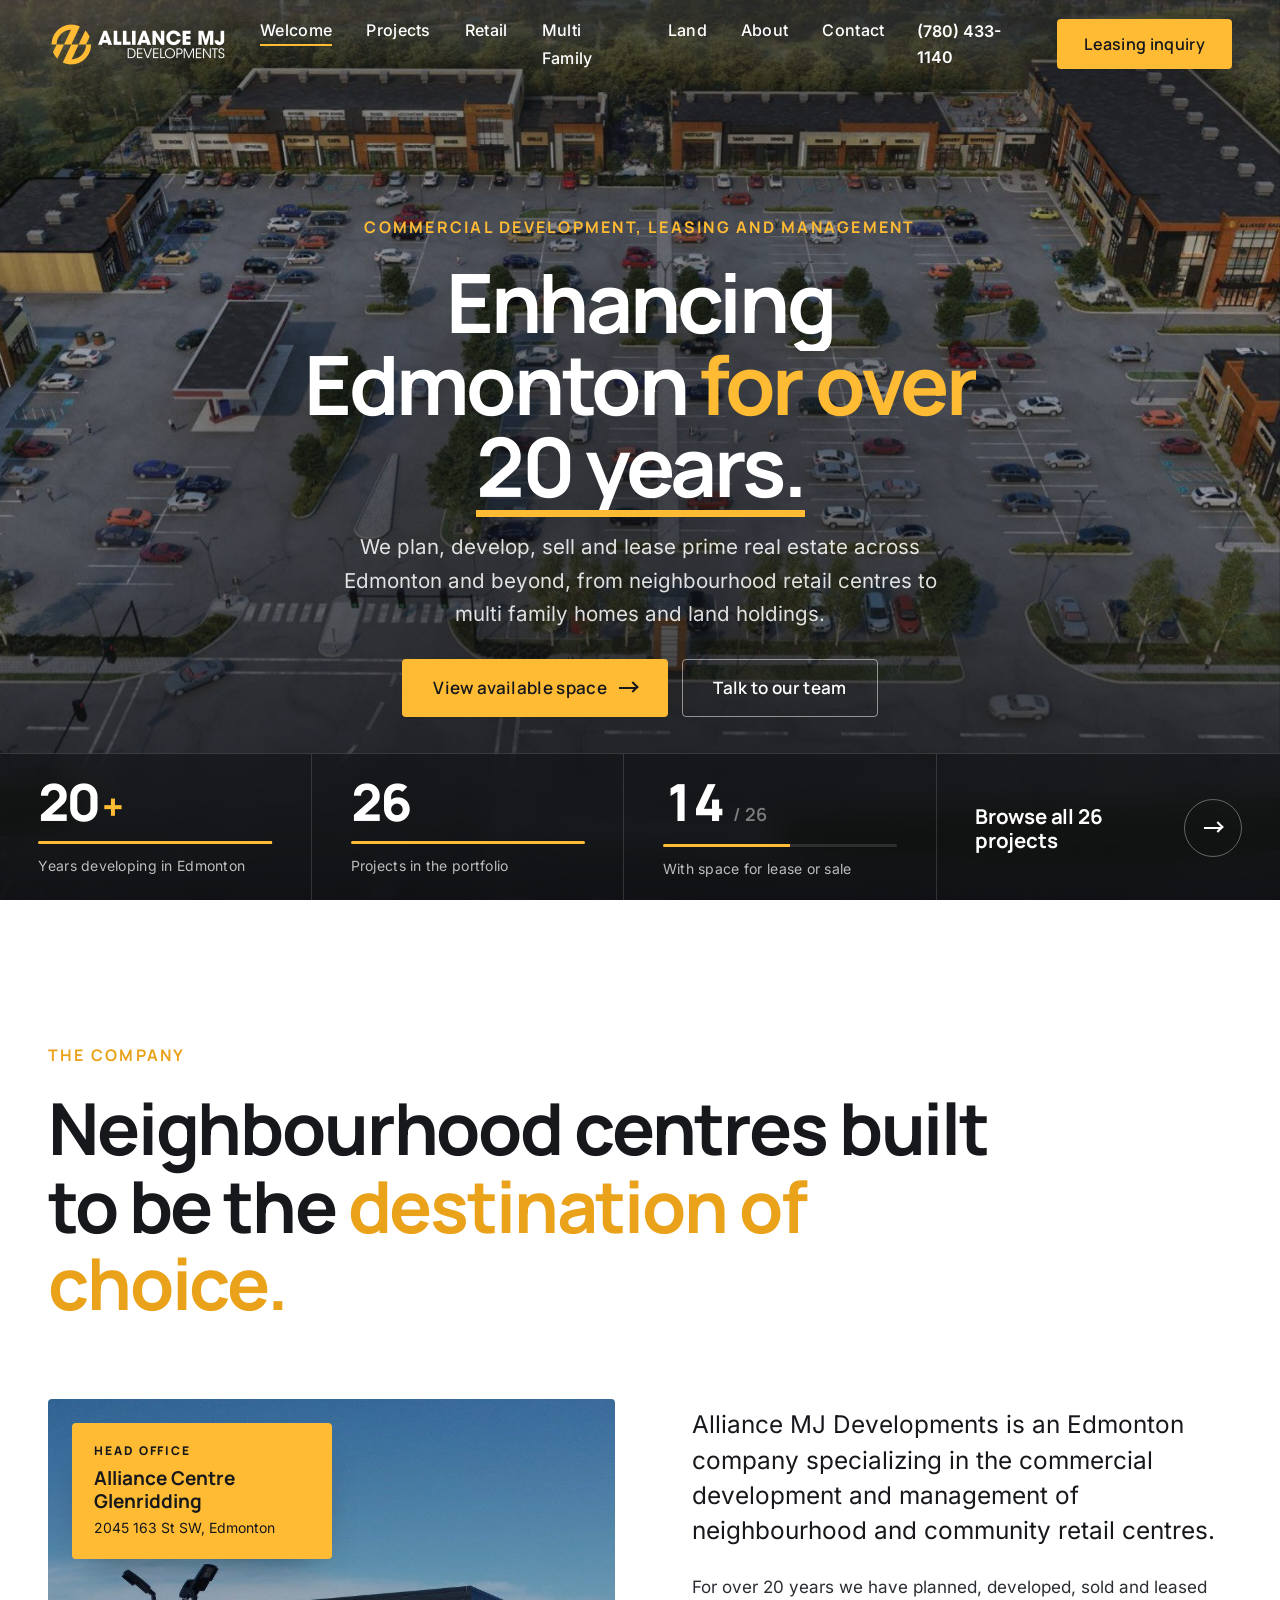
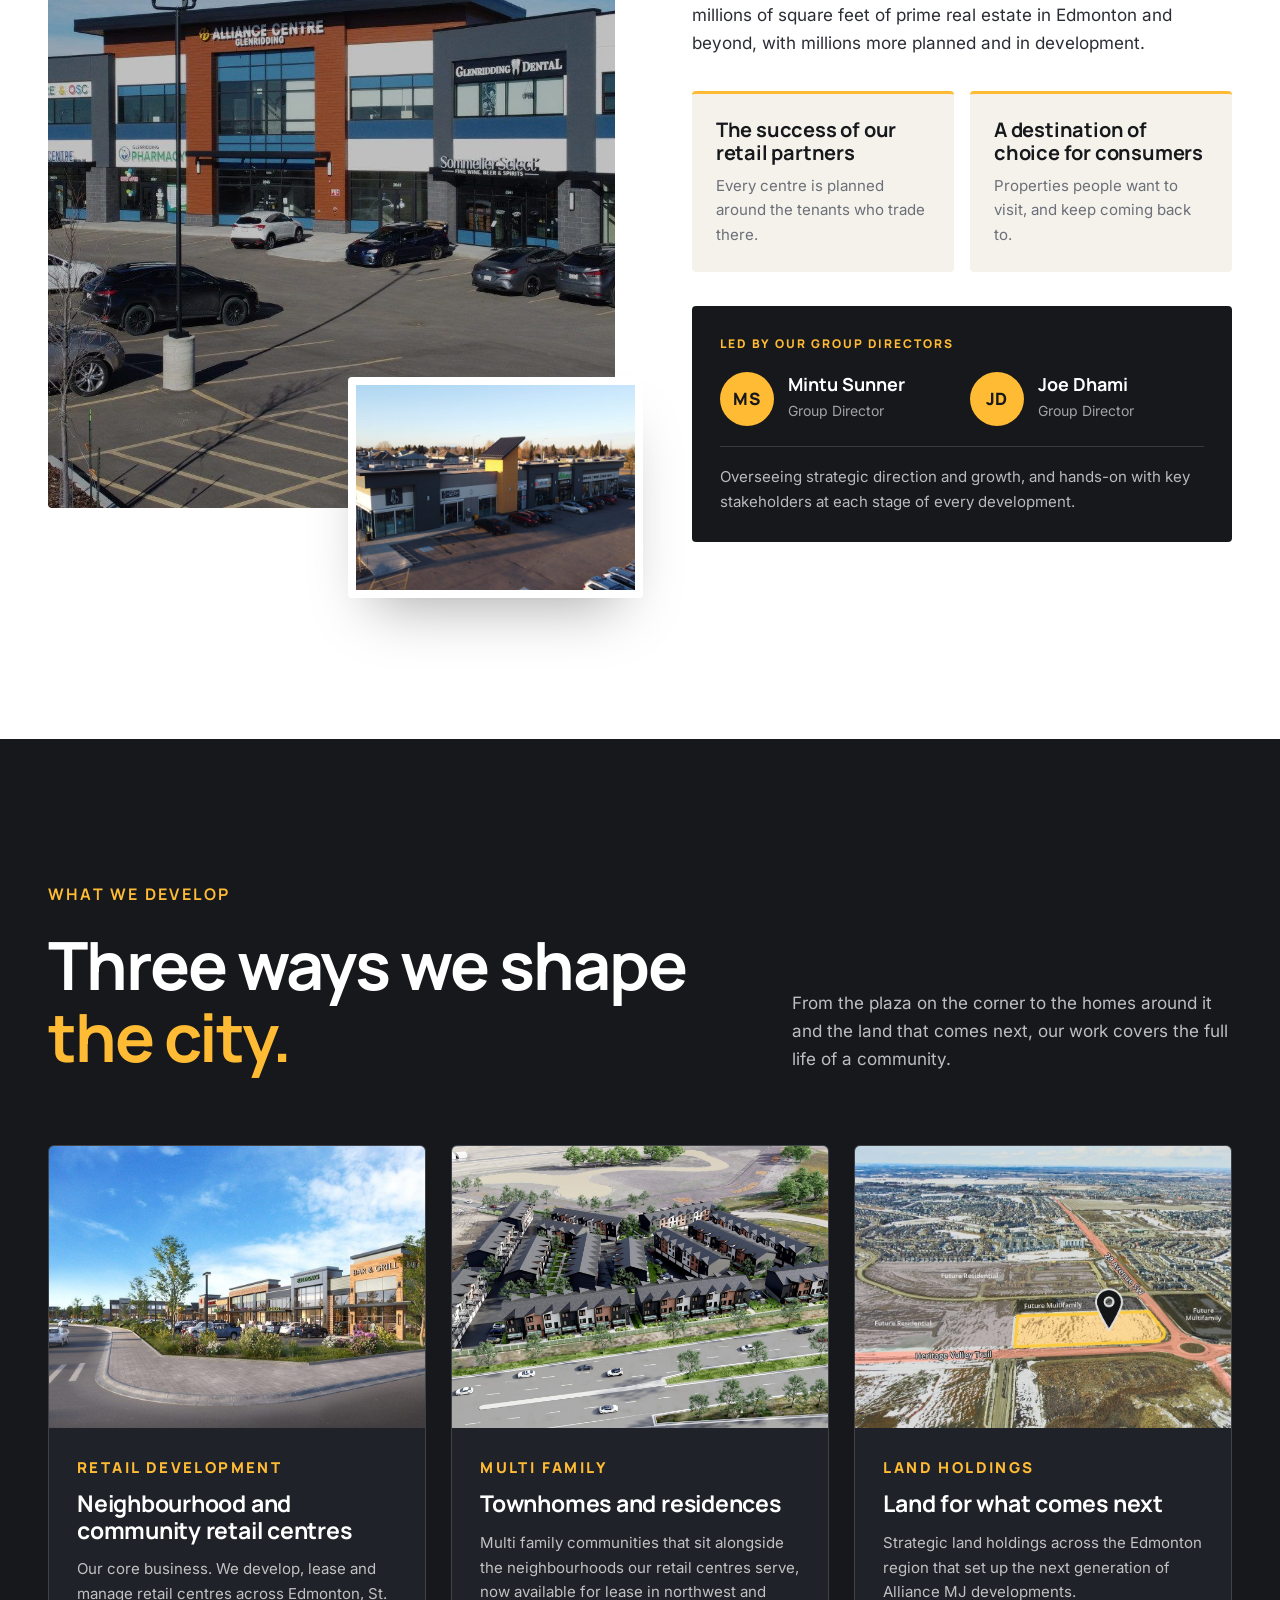
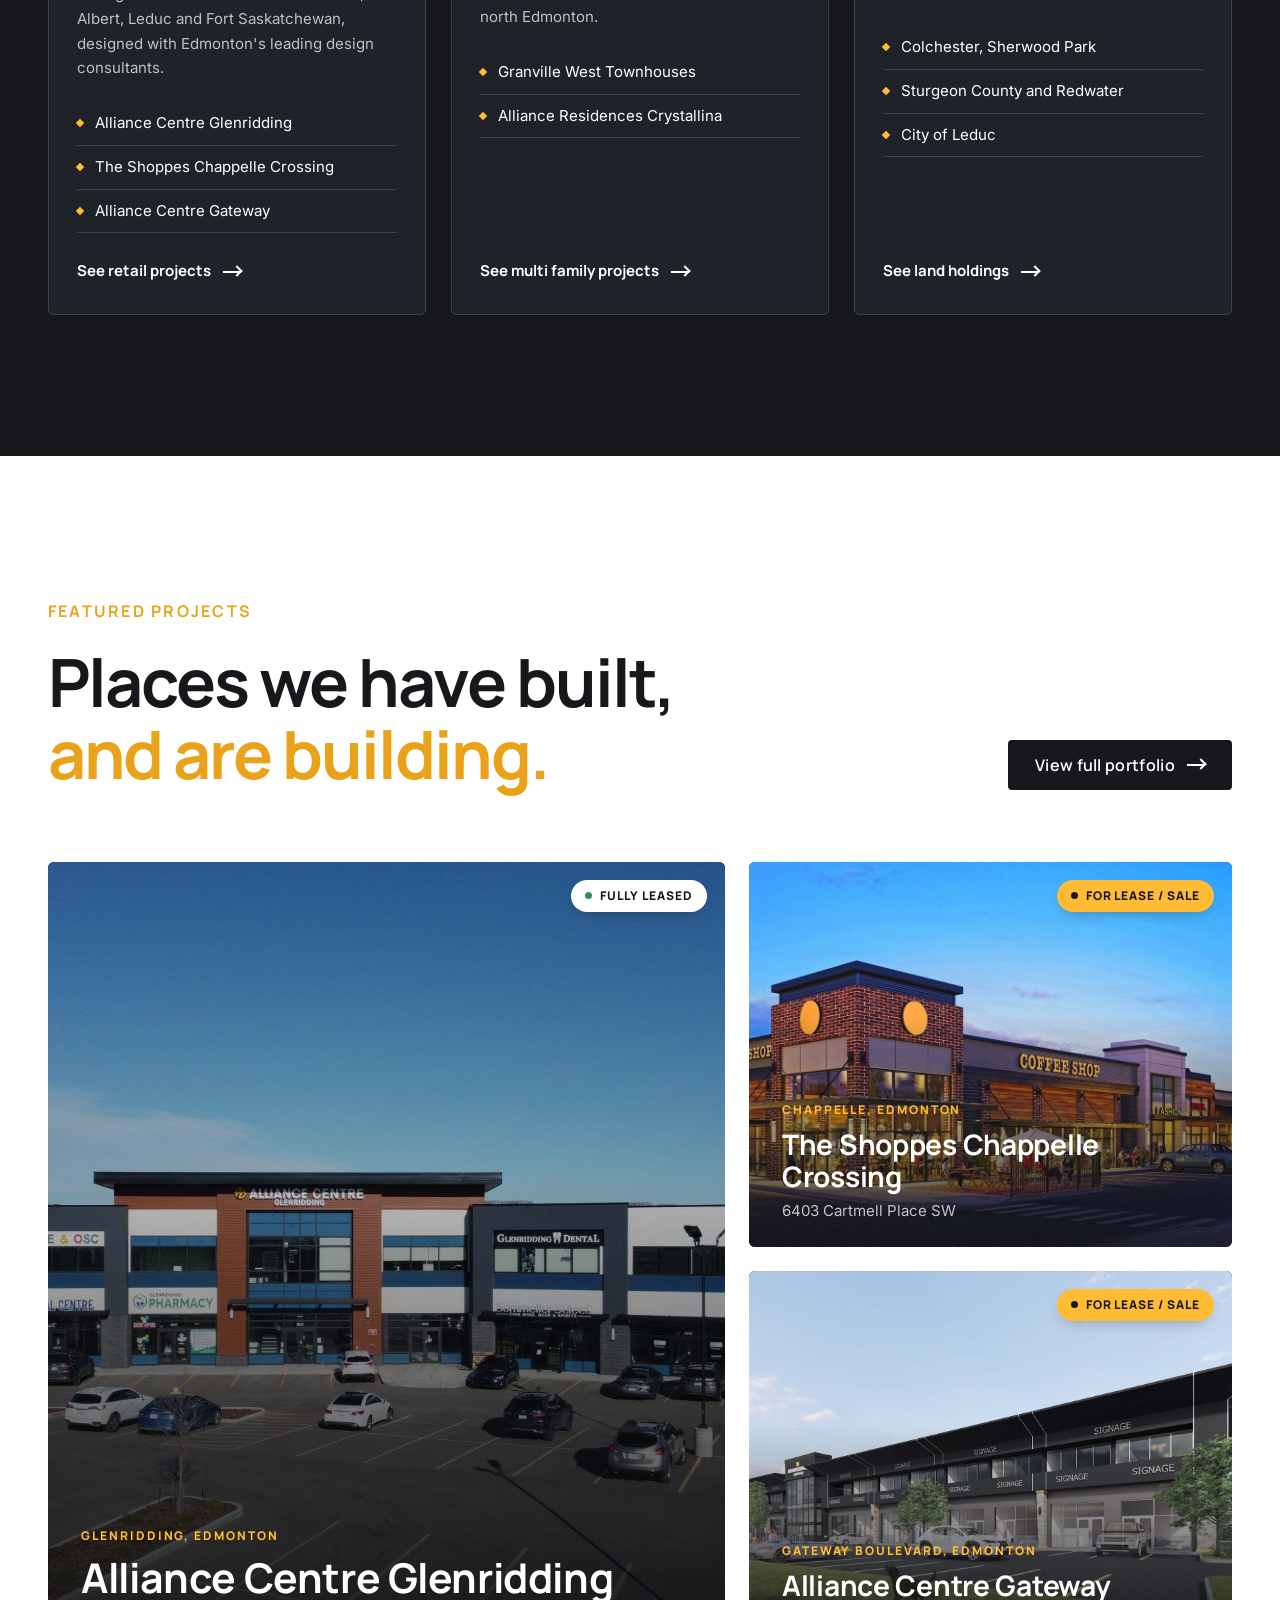
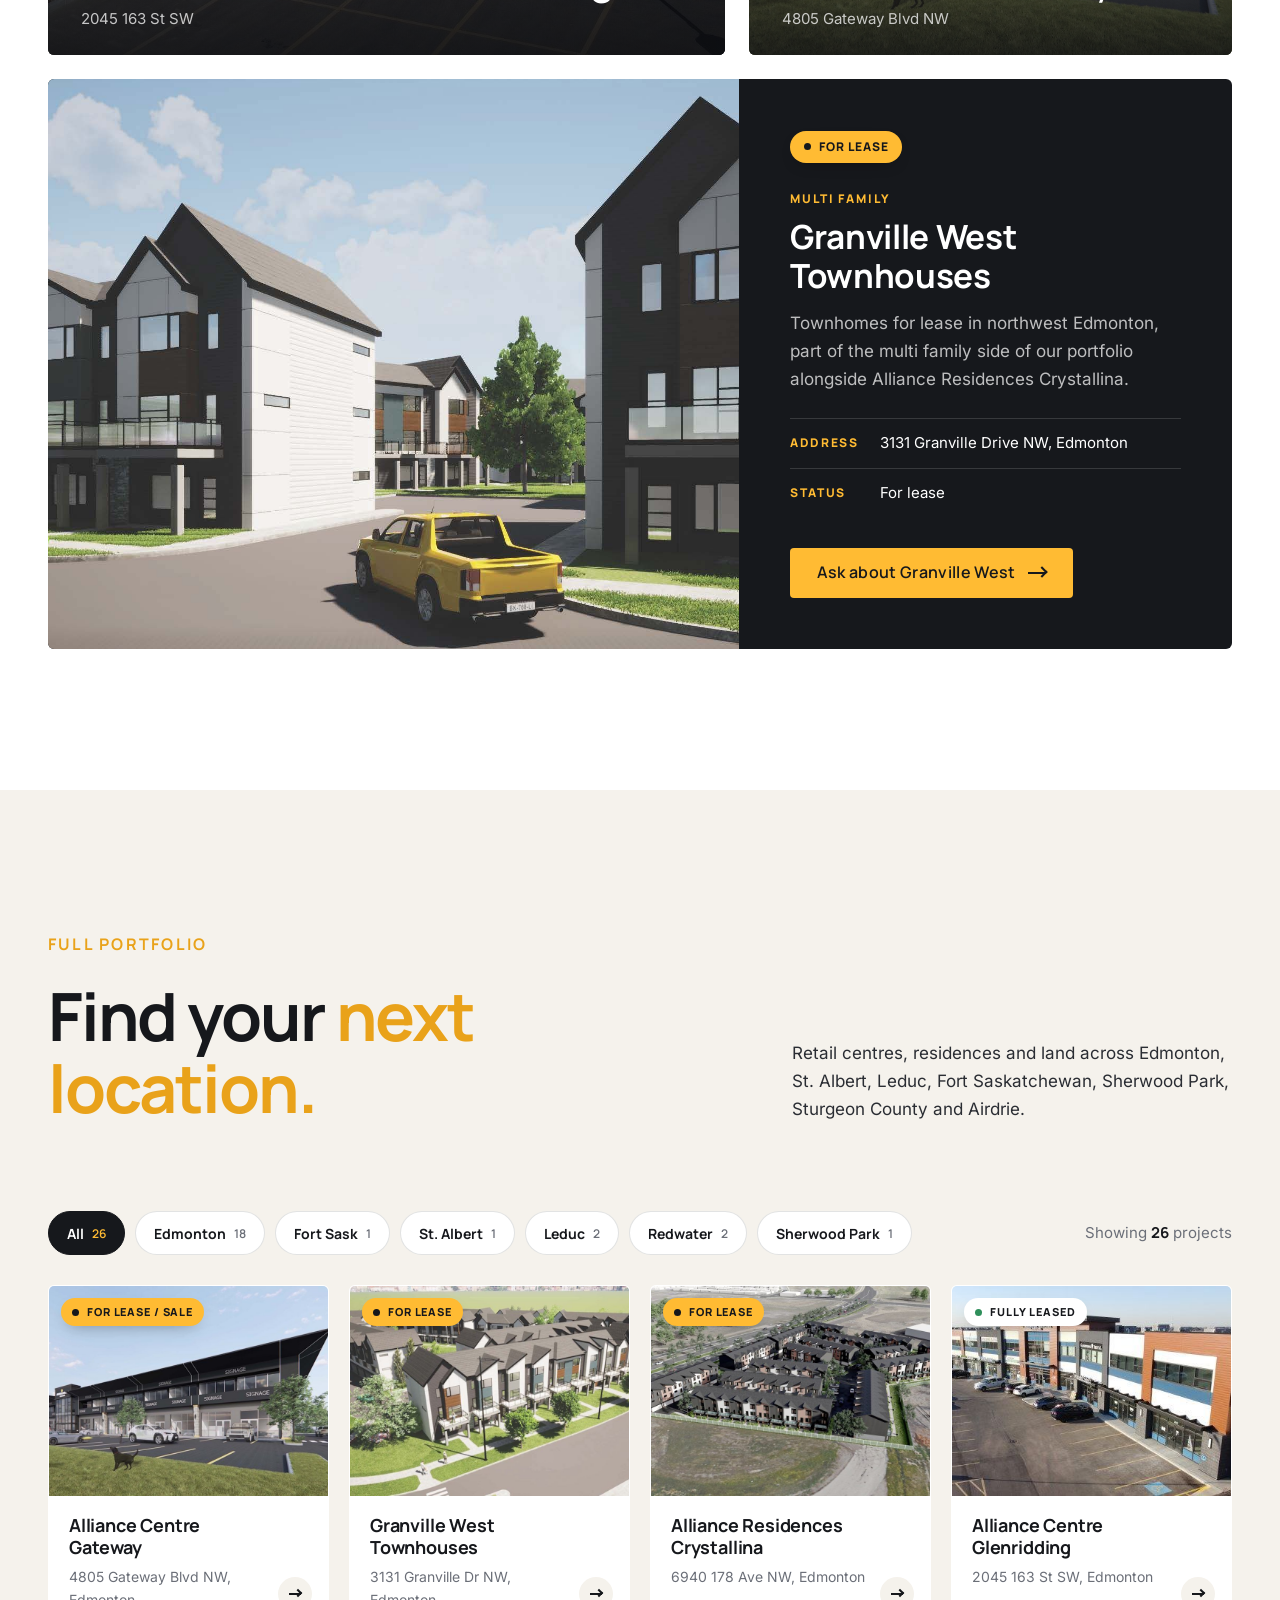
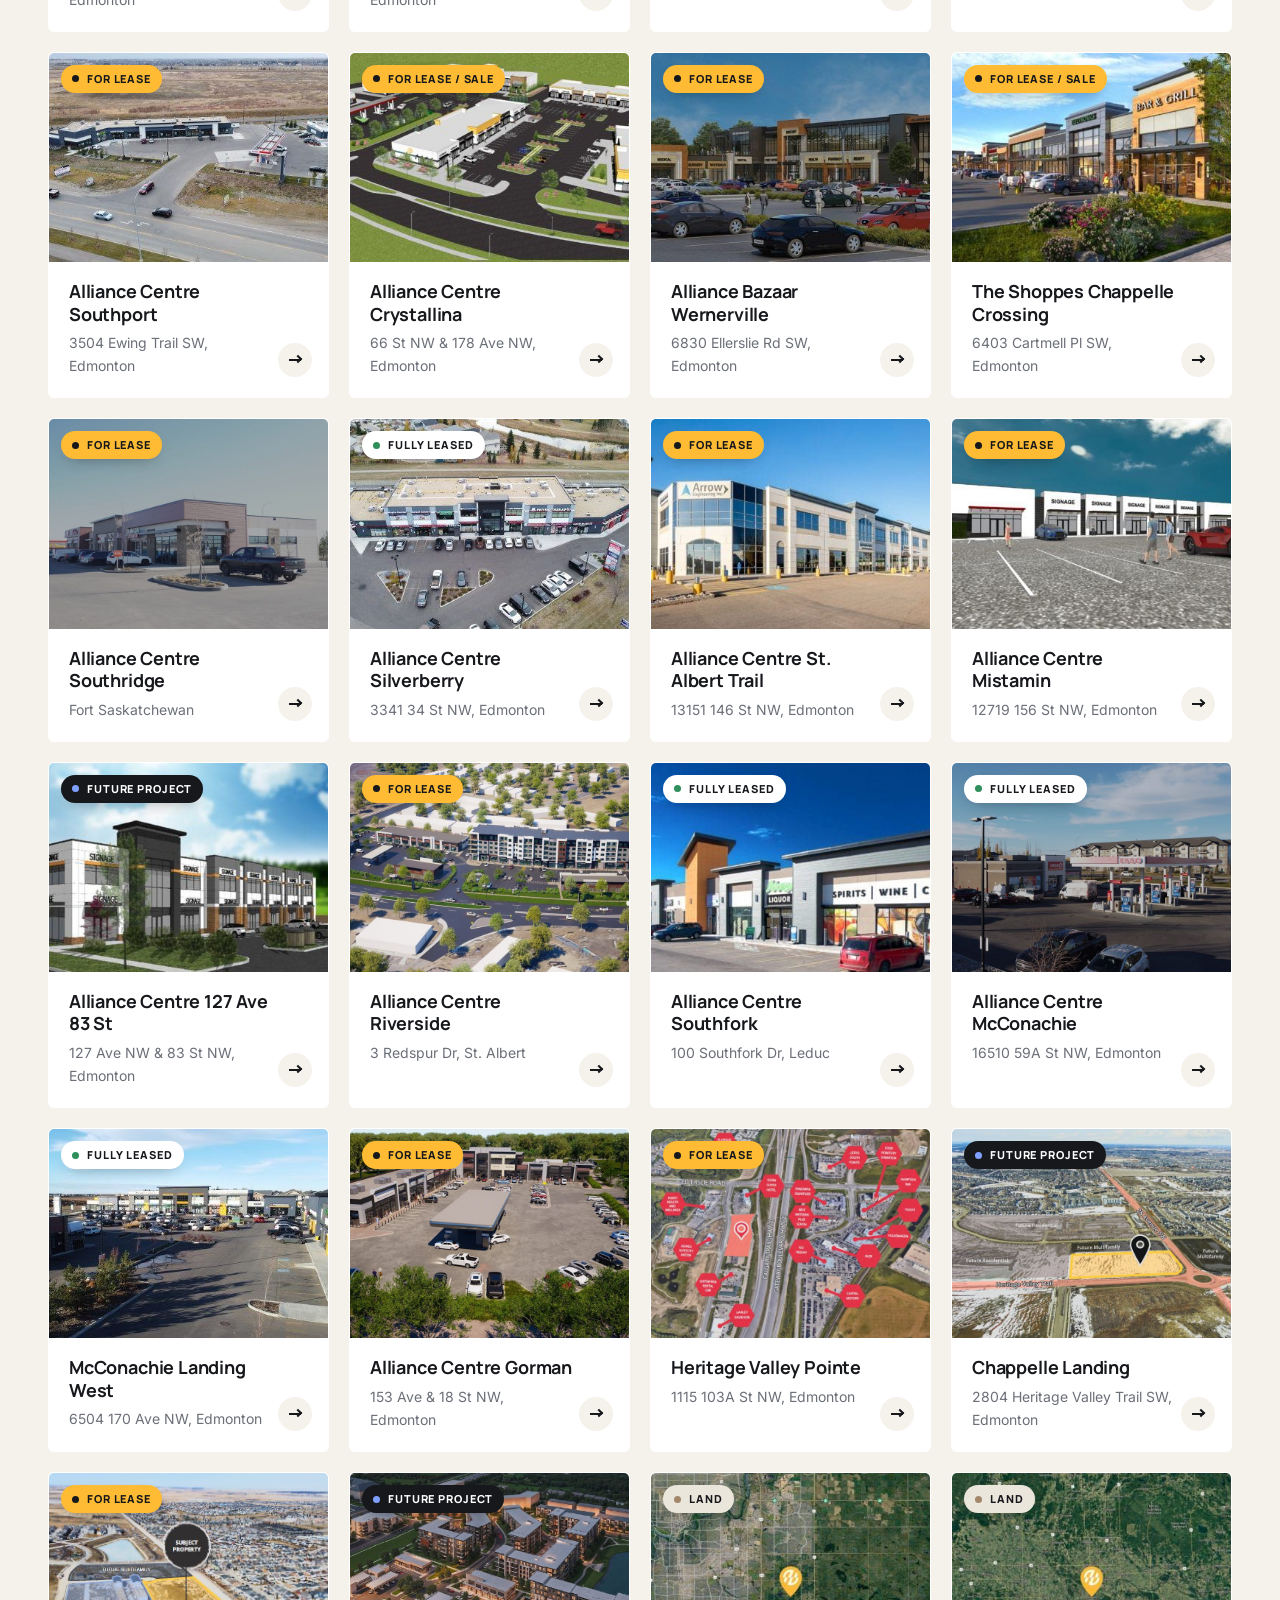
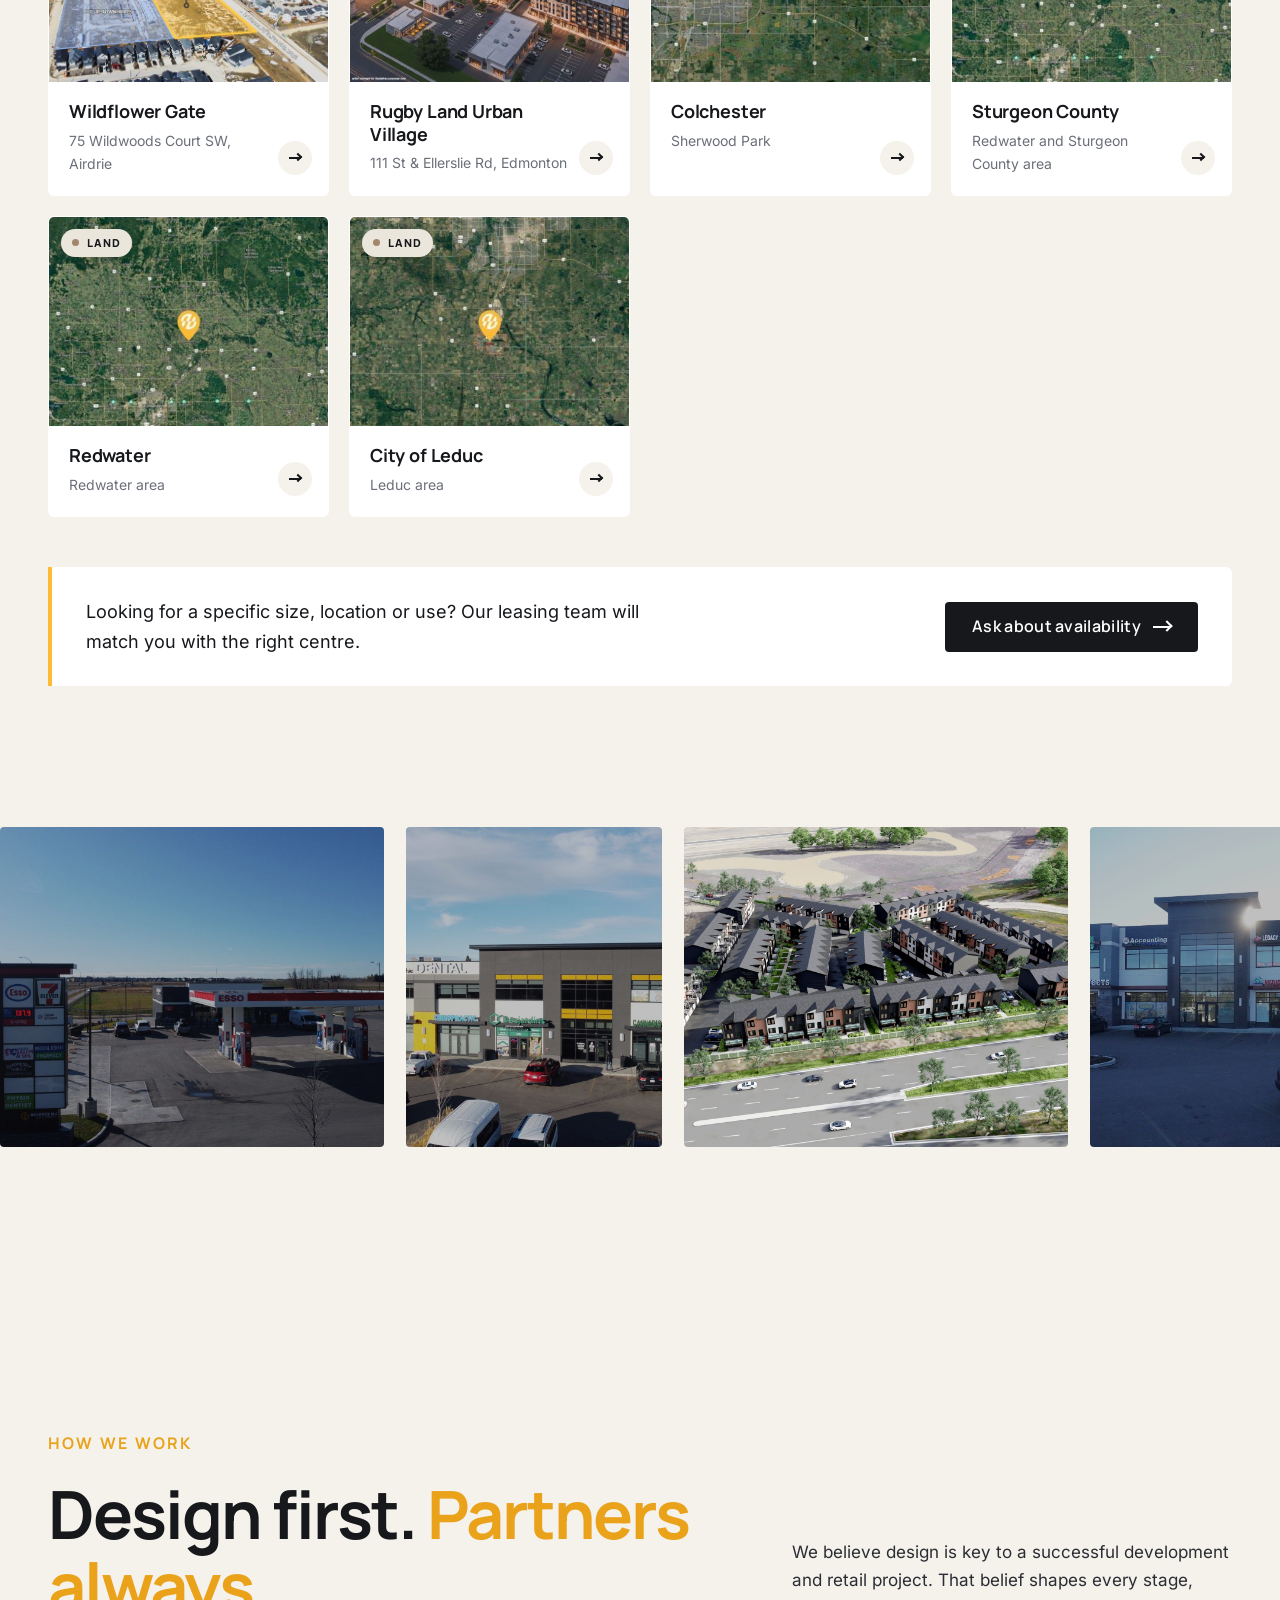
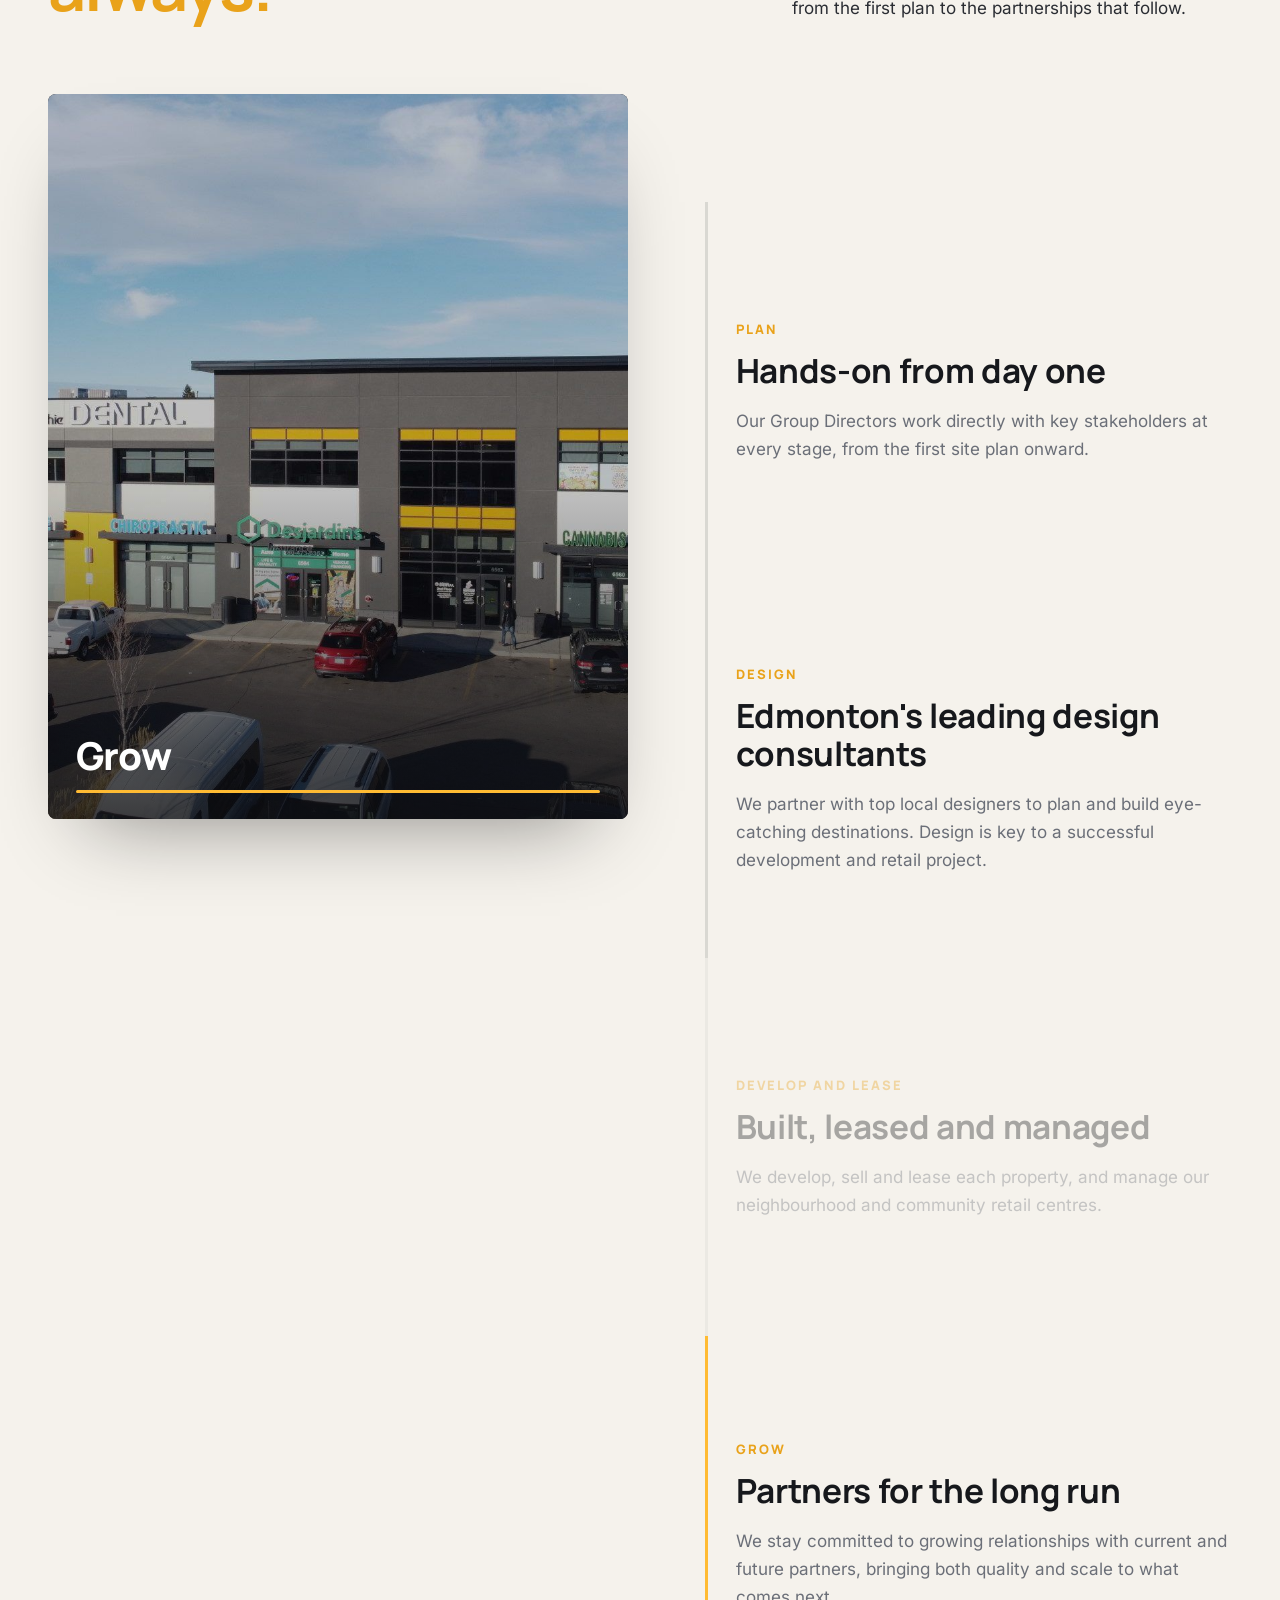
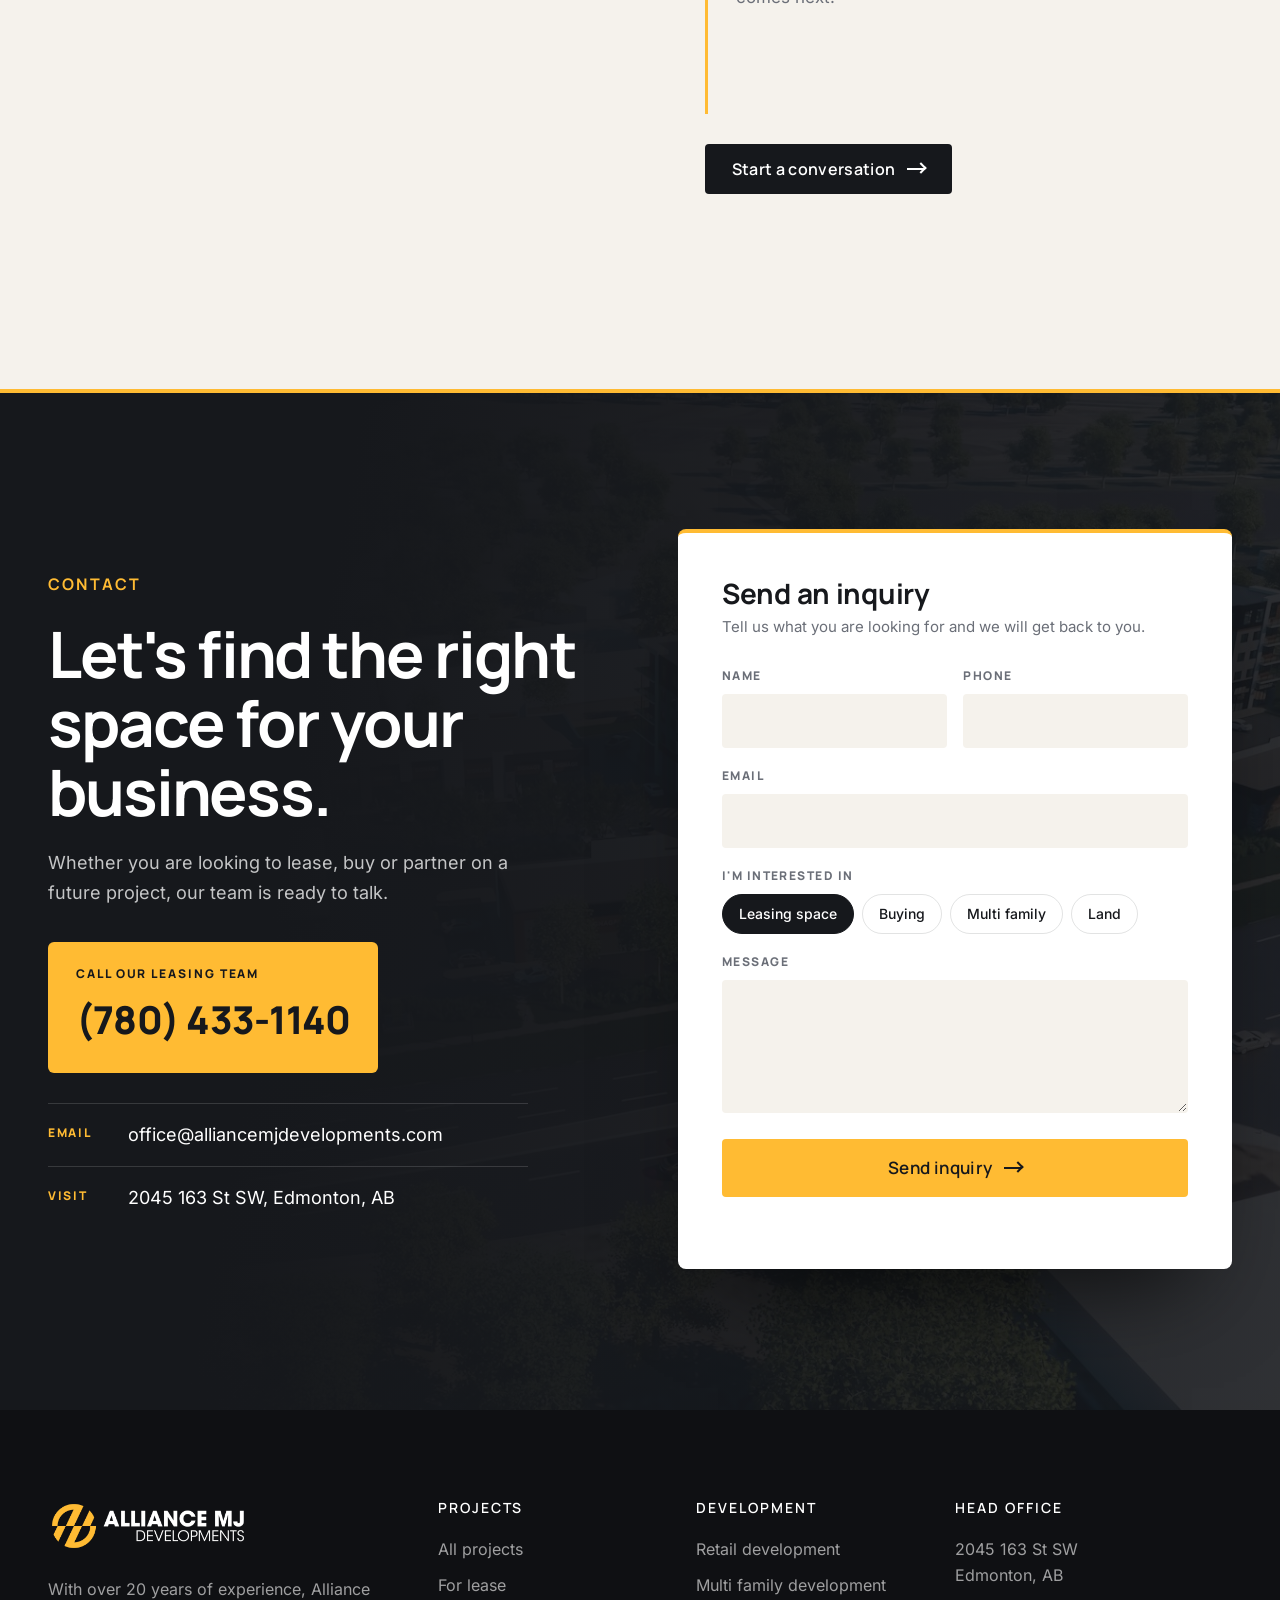
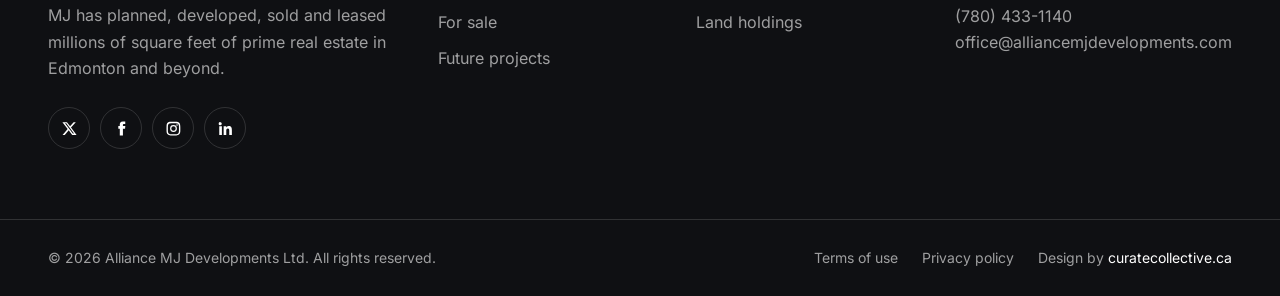
==== commit 9a37dd62: "How we work: sticky image story that swaps photos as each stage scrolls into focus Co-Authored-By: C" ====
--- a/index.html
+++ b/index.html
@@ -324,34 +324,43 @@
           </div>
           <p class="section-intro">We believe design is key to a successful development and retail project. That belief shapes every stage, from the first plan to the partnerships that follow.</p>
         </div>
-        <div class="process" data-process>
-          <div class="process-rail" aria-hidden="true"><span class="process-fill"></span><span class="process-pulse"></span></div>
-          <ol class="process-steps">
-          <li class="step" style="--s:0">
-            <span class="step-node" aria-hidden="true"></span>
-            <p class="step-k">Plan</p>
+        <div class="hw">
+          <div class="hw-visual" aria-hidden="true">
+            <div class="hw-frame">
+              <img class="hw-img is-on" src="assets/images/home/slide-4.jpg" alt="Aerial rendering of a planned Alliance MJ mixed retail and residential site" loading="lazy" data-hw-img="0">
+              <img class="hw-img" src="assets/images/projects/rugby-land/slide-1.jpg" alt="Rendering of Rugby Land Urban Village in Edmonton" loading="lazy" data-hw-img="1">
+              <img class="hw-img" src="assets/images/projects/alliance-centre-silverberry/slide-1.jpg" alt="Alliance Centre Silverberry at dusk in Edmonton" loading="lazy" data-hw-img="2">
+              <img class="hw-img" src="assets/images/projects/mcconachie-landing-west/slide-1.jpg" alt="McConachie Landing West retail centre in Edmonton" loading="lazy" data-hw-img="3">
+              <div class="hw-caption"><span class="hw-cap-k" data-hw-cap>Plan</span><span class="hw-progress"><i data-hw-bar></i></span></div>
+            </div>
+          </div>
+          <div class="hw-steps">
+          <article class="hw-step is-on" data-hw="0">
+            <figure class="hw-mobile-img"><img src="assets/images/home/slide-4.jpg" alt="" loading="lazy"></figure>
+            <p class="hw-k">Plan</p>
             <h3>Hands-on from day one</h3>
             <p>Our Group Directors work directly with key stakeholders at every stage, from the first site plan onward.</p>
-          </li>
-          <li class="step" style="--s:1">
-            <span class="step-node" aria-hidden="true"></span>
-            <p class="step-k">Design</p>
+          </article>
+          <article class="hw-step" data-hw="1">
+            <figure class="hw-mobile-img"><img src="assets/images/projects/rugby-land/slide-1.jpg" alt="" loading="lazy"></figure>
+            <p class="hw-k">Design</p>
             <h3>Edmonton's leading design consultants</h3>
-            <p>We partner with top local designers to plan and build eye-catching destinations. Design is key to a successful project.</p>
-          </li>
-          <li class="step" style="--s:2">
-            <span class="step-node" aria-hidden="true"></span>
-            <p class="step-k">Develop and lease</p>
+            <p>We partner with top local designers to plan and build eye-catching destinations. Design is key to a successful development and retail project.</p>
+          </article>
+          <article class="hw-step" data-hw="2">
+            <figure class="hw-mobile-img"><img src="assets/images/projects/alliance-centre-silverberry/slide-1.jpg" alt="" loading="lazy"></figure>
+            <p class="hw-k">Develop and lease</p>
             <h3>Built, leased and managed</h3>
             <p>We develop, sell and lease each property, and manage our neighbourhood and community retail centres.</p>
-          </li>
-          <li class="step" style="--s:3">
-            <span class="step-node" aria-hidden="true"></span>
-            <p class="step-k">Grow</p>
+          </article>
+          <article class="hw-step" data-hw="3">
+            <figure class="hw-mobile-img"><img src="assets/images/projects/mcconachie-landing-west/slide-1.jpg" alt="" loading="lazy"></figure>
+            <p class="hw-k">Grow</p>
             <h3>Partners for the long run</h3>
             <p>We stay committed to growing relationships with current and future partners, bringing both quality and scale to what comes next.</p>
-          </li>
-          </ol>
+          </article>
+            <a class="btn btn-ink" href="#contact">Start a conversation <span class="arrow" aria-hidden="true"></span></a>
+          </div>
         </div>
       </div>
     </section>
--- a/assets/css/style.css
+++ b/assets/css/style.css
@@ -320,27 +320,26 @@
 .gallery img { width: 100%; height: 100%; object-fit: cover; }
 @keyframes marquee { to { transform: translateX(-50%); } }
 
-/* ---------- Approach (moving process) ---------- */
-.process { position: relative; padding-top: 10px; }
-.process-rail { position: absolute; left: 0; right: 0; top: 35px; height: 2px; background: var(--line); }
-.process-fill { position: absolute; left: 0; top: 0; height: 100%; width: 100%; background: var(--sun); transform: scaleX(var(--p, 0)); transform-origin: left; transition: transform .2s linear; }
-.process-pulse { position: absolute; top: -5px; left: 0; width: 12px; height: 12px; border-radius: 50%; background: var(--sun); box-shadow: 0 0 0 6px rgba(255,187,51,.25); animation: pulseRun 6s linear infinite; }
-@keyframes pulseRun { 0% { left: 0; opacity: 0; } 8% { opacity: 1; } 92% { opacity: 1; } 100% { left: calc(100% - 12px); opacity: 0; } }
-.process-steps { position: relative; display: grid; grid-template-columns: repeat(4, 1fr); gap: clamp(20px, 3vw, 40px); }
-.step { position: relative; }
-.step-node { position: relative; display: grid; place-items: center; width: 34px; height: 34px; margin: 9px 0 30px; border-radius: 50%; background: var(--white); border: 2px solid var(--line); font-family: var(--f-head); font-weight: 800; font-size: 15px; color: var(--muted); transition: background .5s var(--ease), border-color .5s var(--ease), color .5s var(--ease), transform .5s var(--ease); }
-.step-node::before { content: ""; width: 10px; height: 10px; border-radius: 50%; background: var(--line); transition: background .5s; }
-.step.is-on .step-node::before { background: var(--ink); }
-.step-node::after { content: ""; position: absolute; inset: -8px; border-radius: 50%; border: 1px solid var(--sun); opacity: 0; transform: scale(.8); transition: opacity .5s, transform .5s var(--ease); }
-.step.is-on .step-node { background: var(--sun); border-color: var(--sun); color: var(--ink); transform: scale(1.05); }
-.step.is-on .step-node::after { opacity: 1; transform: none; animation: ring 2.4s var(--ease) infinite; }
-@keyframes ring { 0% { transform: scale(.9); opacity: .9; } 100% { transform: scale(1.35); opacity: 0; } }
-.step-k { font-family: var(--f-head); font-size: 12px; font-weight: 800; letter-spacing: .16em; text-transform: uppercase; color: var(--muted); margin-bottom: 10px; transition: color .5s; }
-.step.is-on .step-k { color: var(--sun-deep); }
-.step h3 { font-size: clamp(20px, 1.7vw, 24px); margin-bottom: 12px; }
-.step > p:last-child { margin: 0; font-size: 15px; color: var(--muted); }
-.step { opacity: .45; transform: translateY(16px); transition: opacity .6s var(--ease), transform .6s var(--ease); }
-.step.is-on { opacity: 1; transform: none; }
+/* ---------- Approach (sticky image story) ---------- */
+.approach { background: var(--paper); }
+.hw { display: grid; grid-template-columns: 1.1fr 1fr; gap: clamp(40px, 6vw, 100px); align-items: start; }
+.hw-visual { position: sticky; top: 110px; }
+.hw-frame { position: relative; aspect-ratio: 4 / 5; max-height: calc(100vh - 150px); width: 100%; border-radius: 8px; overflow: hidden; background: var(--ink); box-shadow: 0 40px 80px -40px rgba(0,0,0,.45); }
+.hw-img { position: absolute; inset: 0; width: 100%; height: 100%; object-fit: cover; opacity: 0; transform: scale(1.08); transition: opacity .9s var(--ease), transform 1.6s var(--ease); }
+.hw-img.is-on { opacity: 1; transform: scale(1); }
+.hw-frame::after { content: ""; position: absolute; inset: 0; background: linear-gradient(180deg, rgba(14,15,18,0) 55%, rgba(14,15,18,.75)); pointer-events: none; }
+.hw-caption { position: absolute; z-index: 1; left: 28px; right: 28px; bottom: 26px; display: flex; flex-direction: column; gap: 14px; }
+.hw-cap-k { font-family: var(--f-head); font-size: clamp(28px, 3vw, 42px); font-weight: 800; color: var(--white); letter-spacing: -.02em; line-height: 1; }
+.hw-progress { display: block; height: 3px; background: rgba(255,255,255,.25); border-radius: 2px; overflow: hidden; }
+.hw-progress i { display: block; height: 100%; background: var(--sun); width: 25%; transition: width .7s var(--ease); }
+.hw-steps { display: flex; flex-direction: column; padding: 12vh 0 6vh; }
+.hw-step { padding: 34px 0 34px 28px; border-left: 3px solid var(--line); min-height: 42vh; display: flex; flex-direction: column; justify-content: center; opacity: .35; transition: opacity .6s var(--ease), border-color .6s var(--ease); }
+.hw-step.is-on { opacity: 1; border-color: var(--sun); }
+.hw-k { font-family: var(--f-head); font-size: 13px; font-weight: 800; letter-spacing: .16em; text-transform: uppercase; color: var(--sun-deep); margin-bottom: 12px; }
+.hw-step h3 { font-size: clamp(26px, 2.6vw, 38px); margin-bottom: 16px; }
+.hw-step > p:last-child { margin: 0; font-size: 17px; color: var(--muted); max-width: 46ch; }
+.hw-steps .btn { align-self: flex-start; margin-top: 30px; }
+.hw-mobile-img { display: none; }
 
 /* ---------- Contact (strong CTA) ---------- */
 .contact { position: relative; background: var(--ink); color: rgba(255,255,255,.75); padding: var(--sec) 0; overflow: hidden; isolation: isolate; }
@@ -427,13 +426,12 @@
   .fx-split figure { min-height: 0; aspect-ratio: 16 / 10; }
   .pgrid { grid-template-columns: repeat(2, 1fr); }
   .portfolio-bar { top: 72px; }
-  .process-rail { left: 16px; right: auto; top: 0; bottom: 0; width: 2px; height: auto; }
-  .process-fill { transform: scaleY(var(--p, 0)); transform-origin: top; }
-  .process-pulse { left: -5px !important; animation-name: pulseRunV; }
-  @keyframes pulseRunV { 0% { top: 0; opacity: 0; } 8% { opacity: 1; } 92% { opacity: 1; } 100% { top: calc(100% - 12px); opacity: 0; } }
-  .process-steps { grid-template-columns: 1fr; gap: 34px; }
-  .step { padding-left: 64px; }
-  .step-node { position: absolute; left: 0; top: 0; margin: 0; }
+  .hw { grid-template-columns: 1fr; }
+  .hw-visual { display: none; }
+  .hw-steps { padding: 0; gap: 36px; }
+  .hw-step { min-height: 0; opacity: 1; padding: 0 0 0 22px; }
+  .hw-mobile-img { display: block; margin: 0 0 22px; aspect-ratio: 16 / 10; overflow: hidden; border-radius: 6px; }
+  .hw-mobile-img img { width: 100%; height: 100%; object-fit: cover; }
   .footer-grid { grid-template-columns: 1fr 1fr; }
   .footer-brand { grid-column: 1 / -1; }
 }
@@ -476,6 +474,15 @@
   *, *::before, *::after { animation: none !important; transition: none !important; }
   .stat, .hero-anim, .hero h1 .w > span { opacity: 1; transform: none; filter: none; }
   .stat-bar i, .hero h1 .hl::after { transform: none; }
-  .reveal, .step { opacity: 1; transform: none; }
+  .reveal, .hw-step { opacity: 1; transform: none; }
   html { scroll-behavior: auto; }
 }
+
+/* ---------- Hero: centred layout ---------- */
+.hero-content { text-align: center; display: flex; flex-direction: column; align-items: center; }
+.hero h1 { max-width: 13ch; margin-left: auto; margin-right: auto; }
+.hero-lede { margin-left: auto; margin-right: auto; max-width: 620px; }
+.hero-ctas { justify-content: center; }
+.hero-media::after { background:
+  linear-gradient(180deg, rgba(14,15,18,.6) 0%, rgba(14,15,18,.2) 30%, rgba(14,15,18,.35) 60%, rgba(14,15,18,.9) 100%),
+  radial-gradient(ellipse at 50% 55%, rgba(14,15,18,.55) 0%, rgba(14,15,18,0) 70%); }
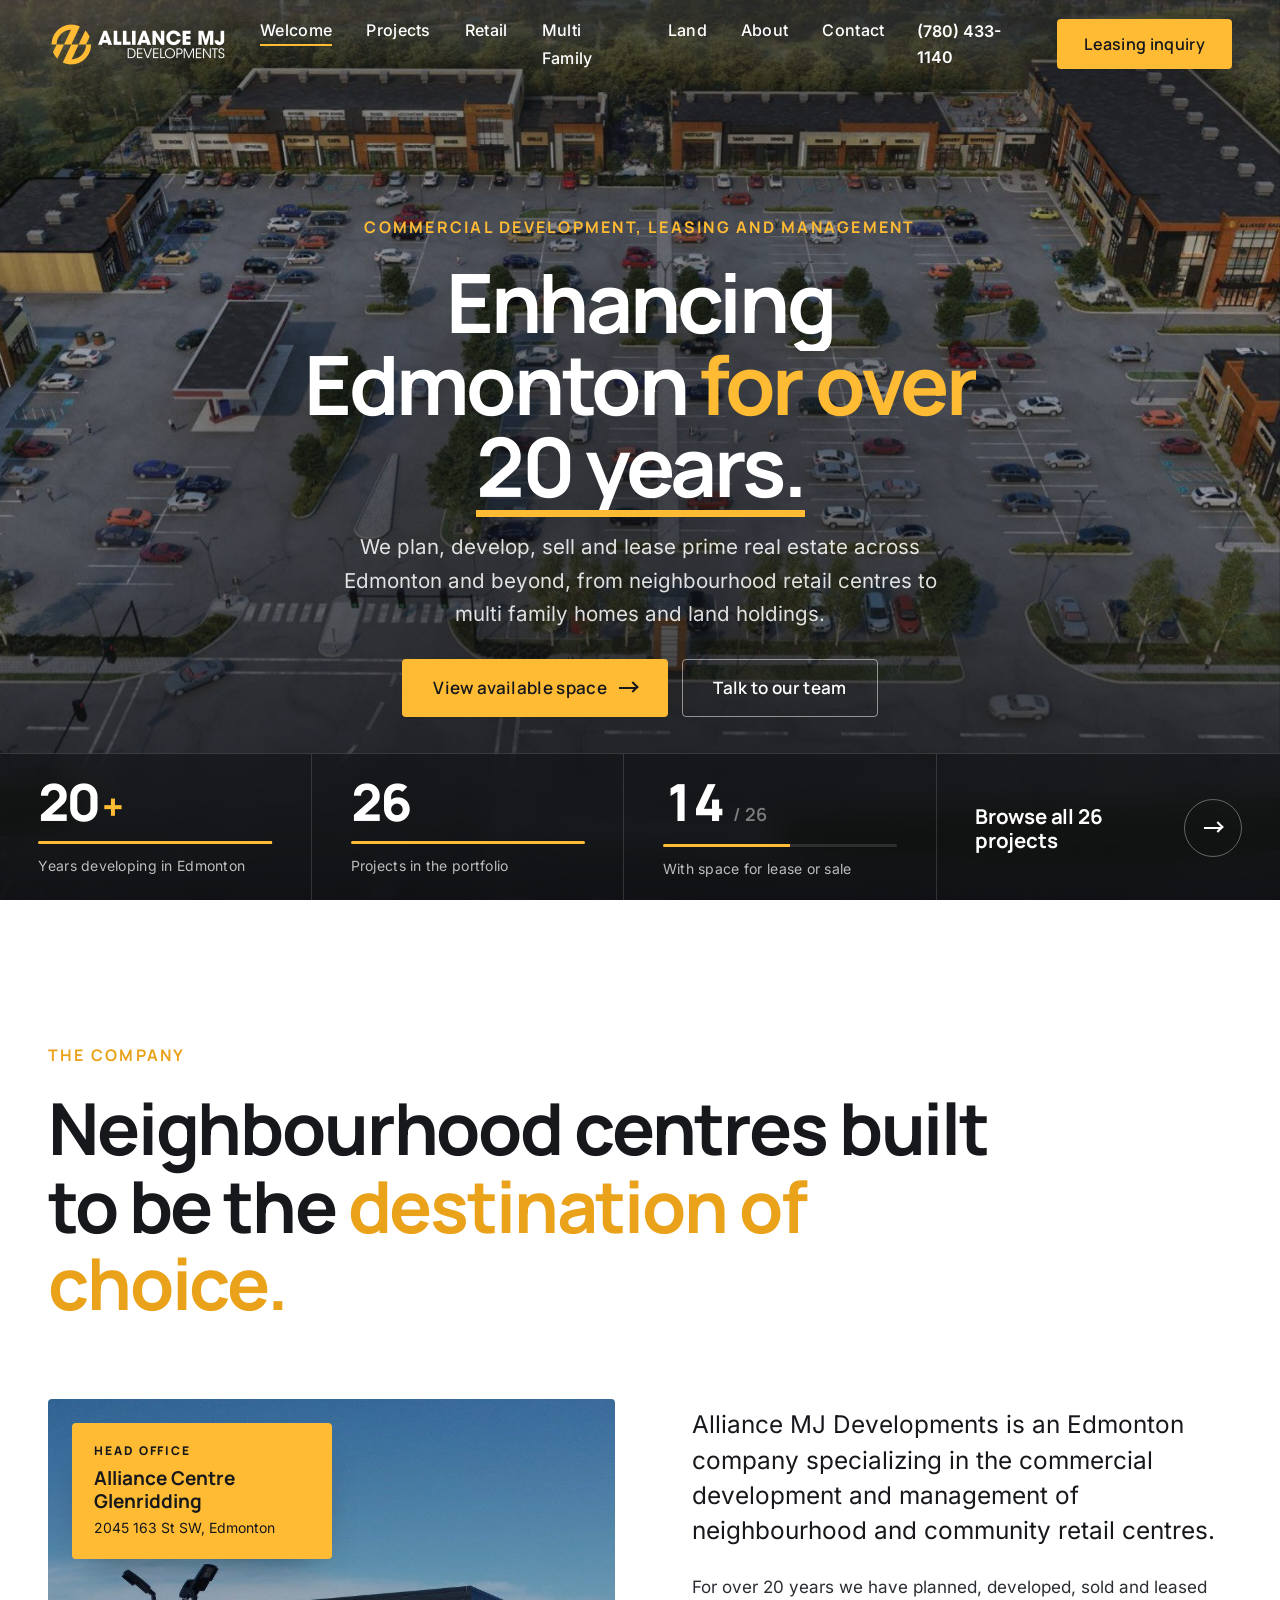
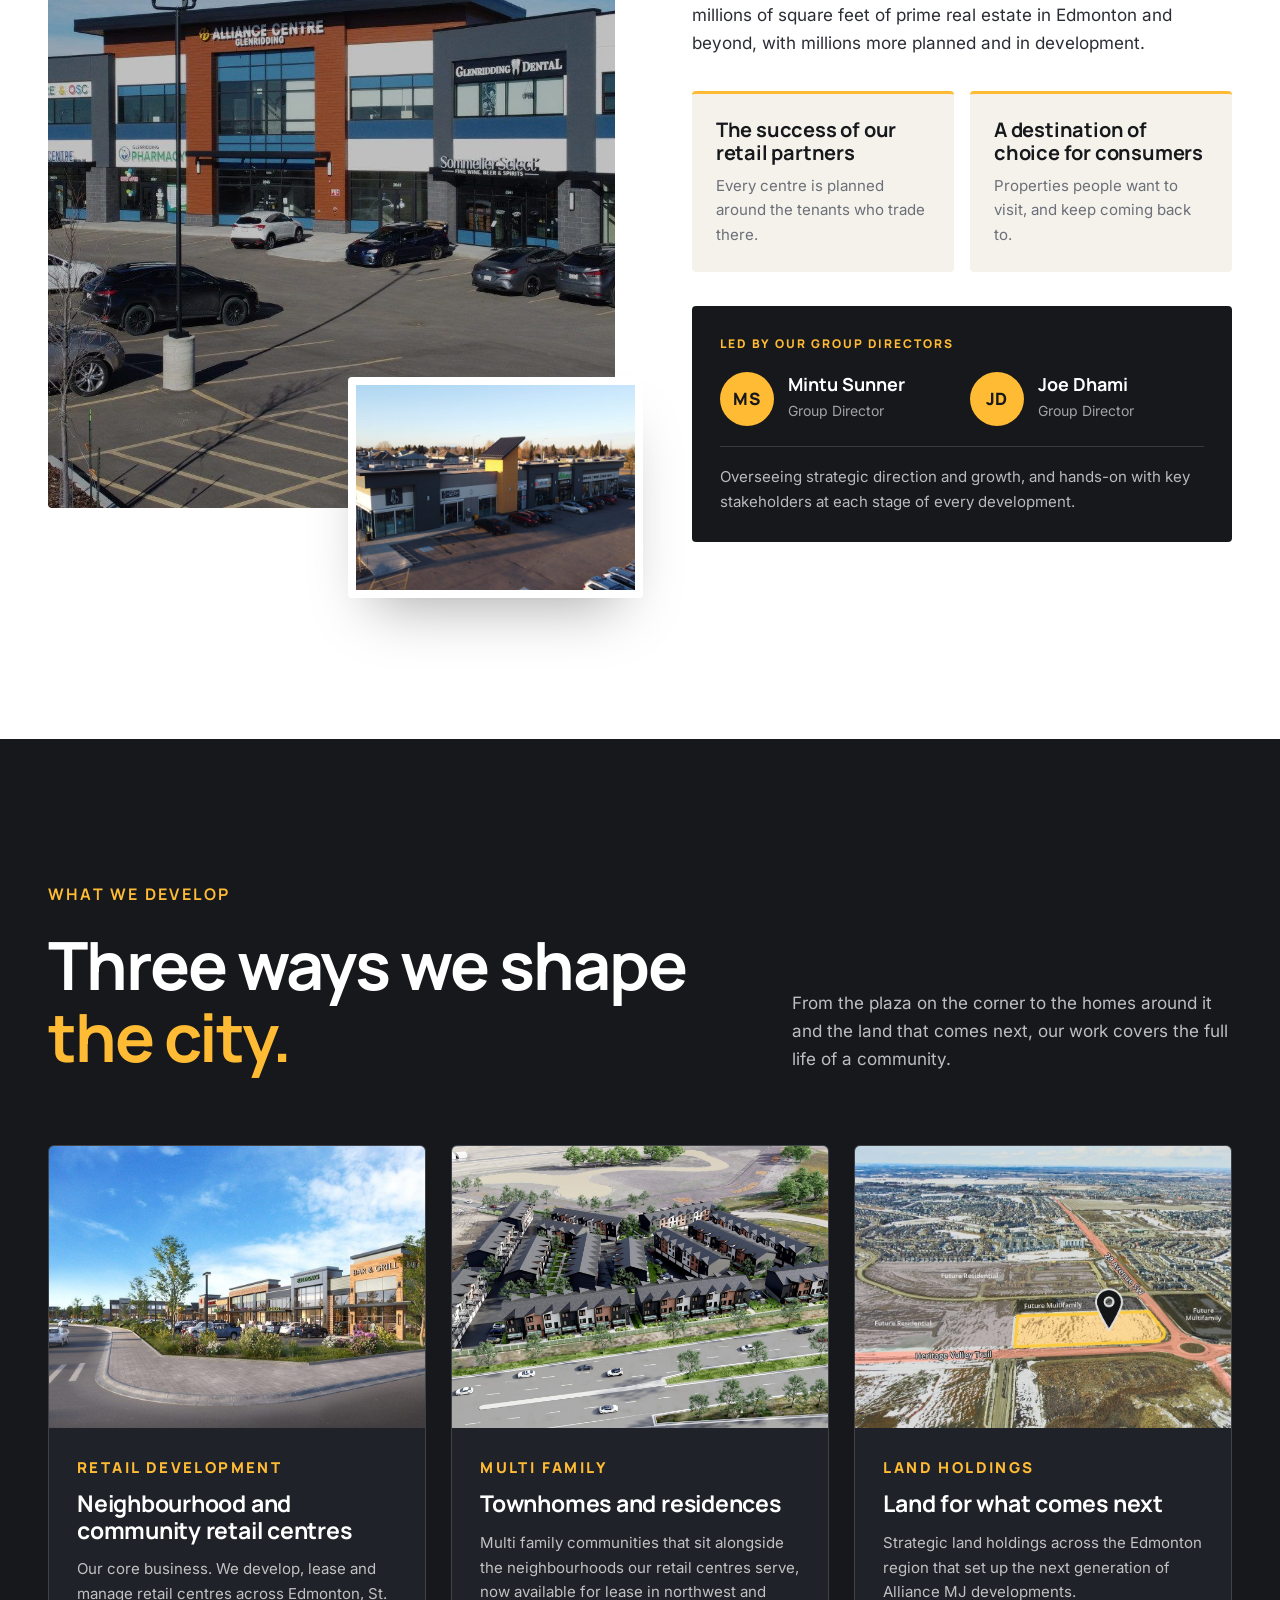
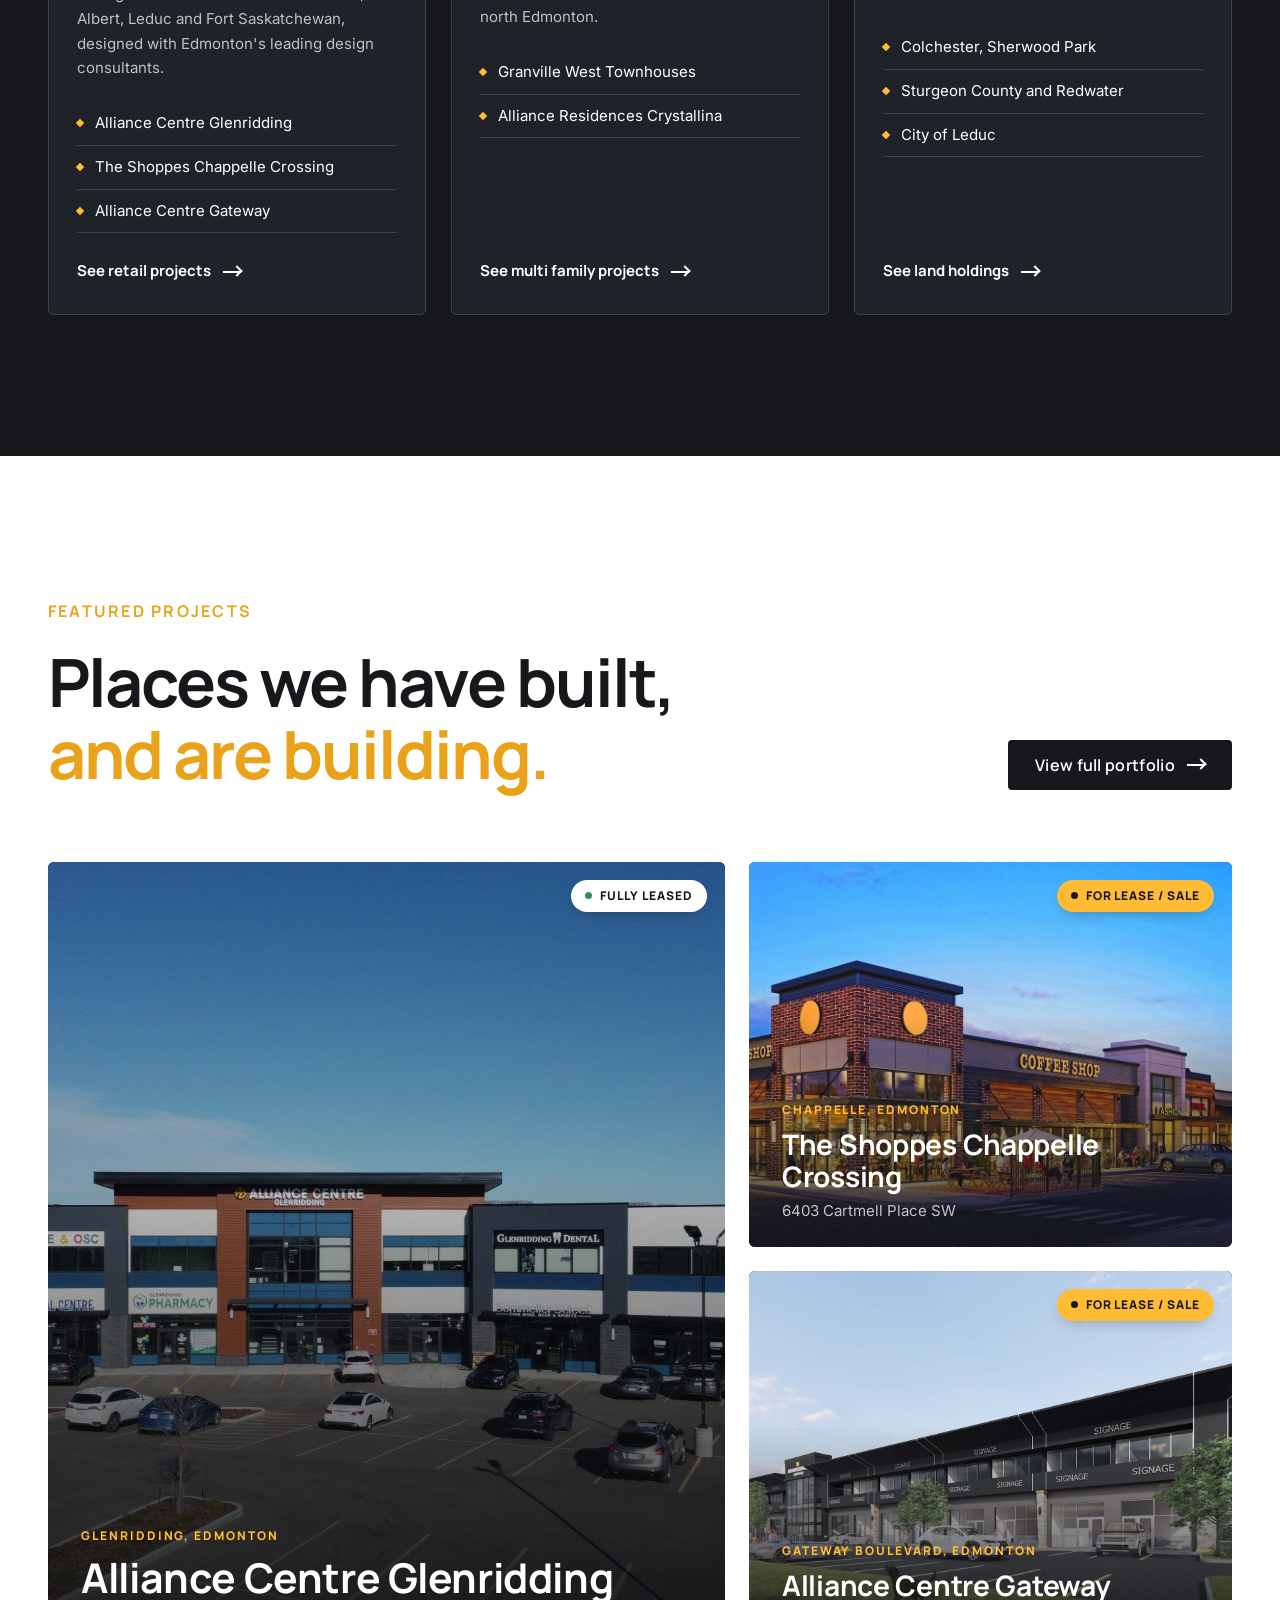
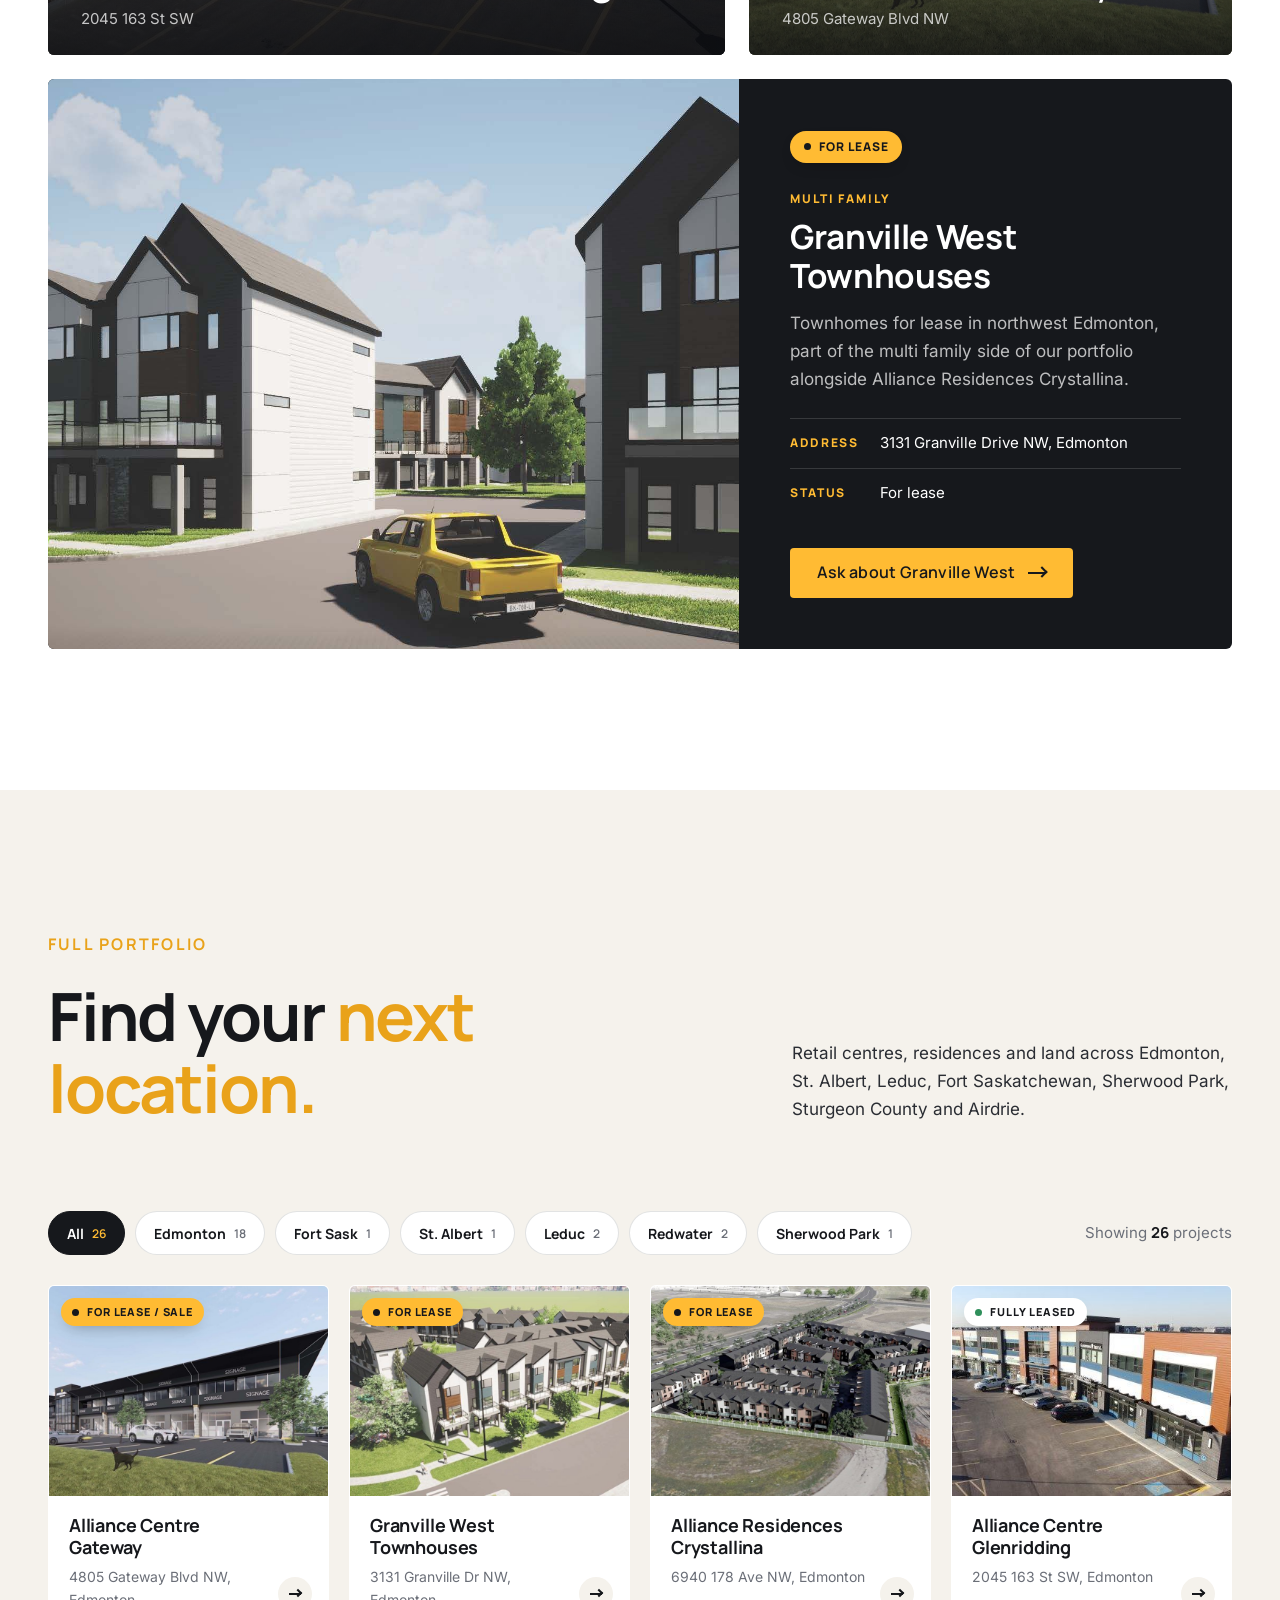
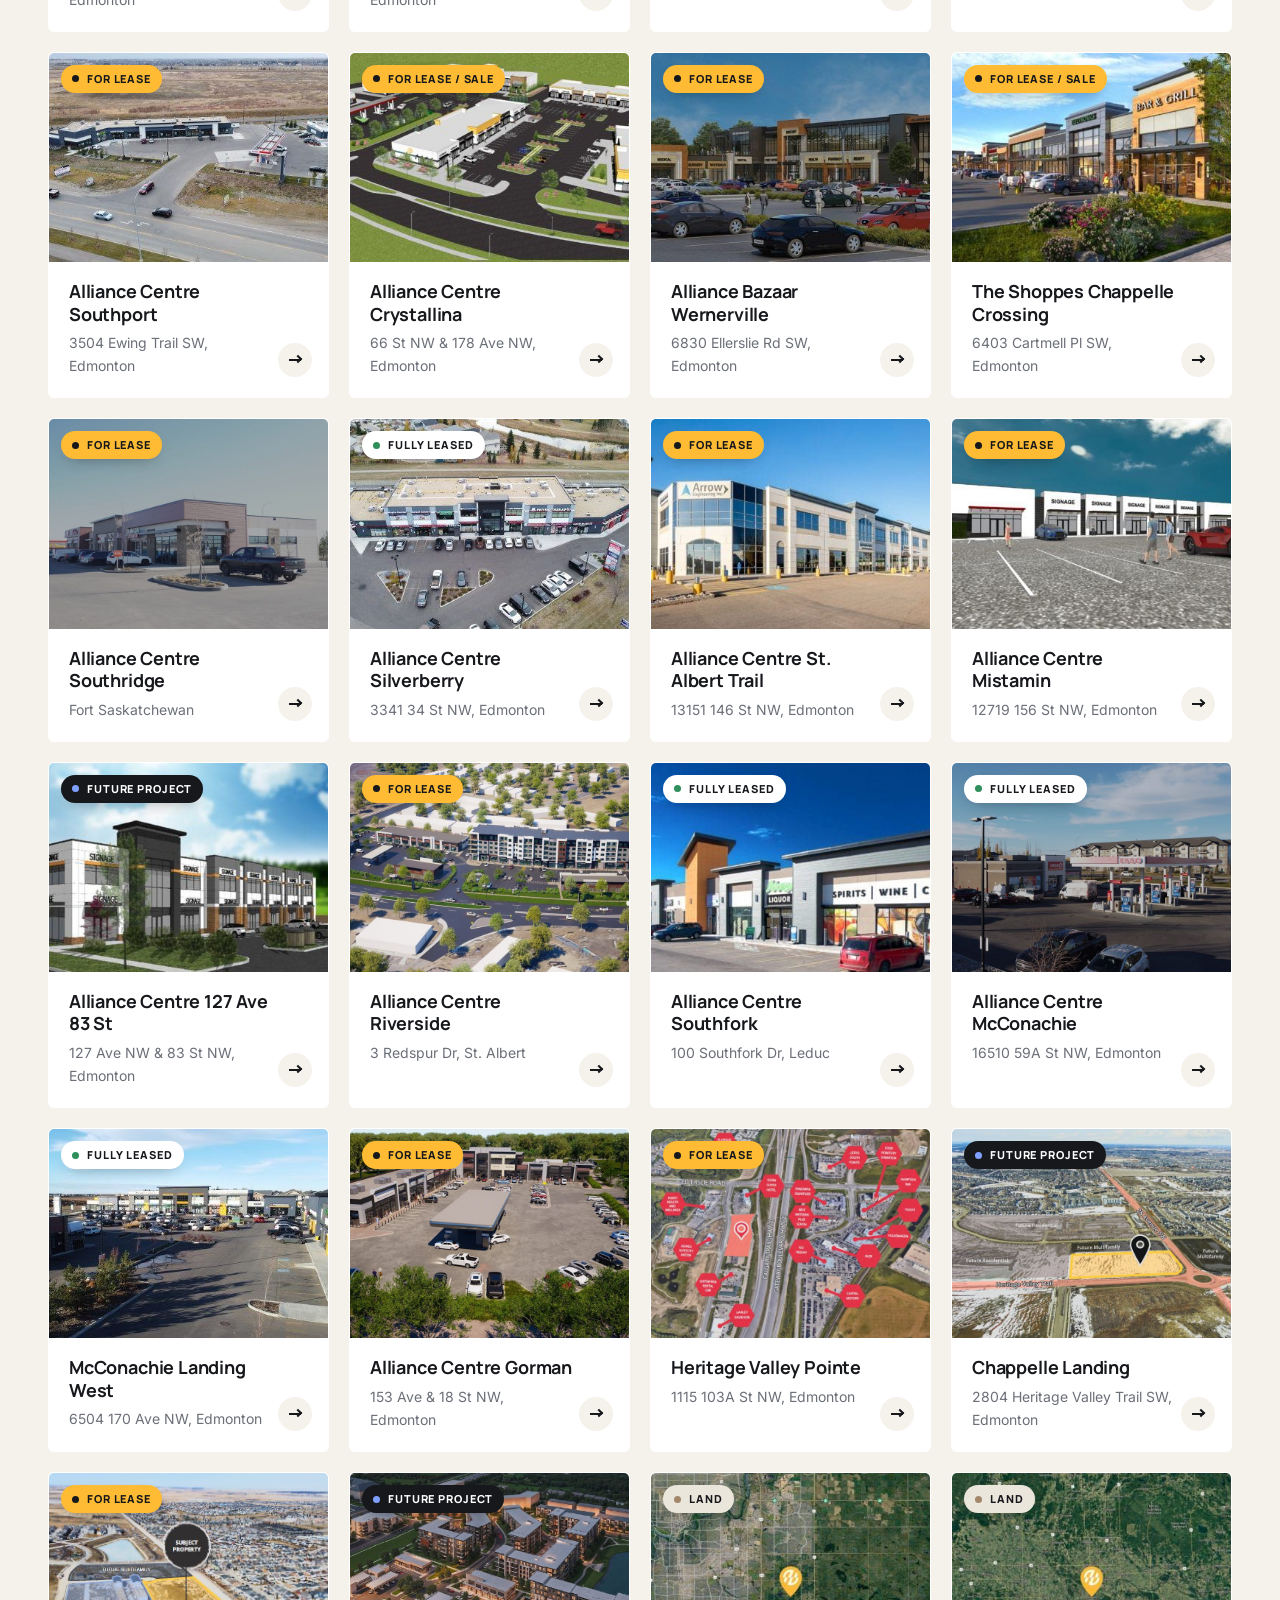
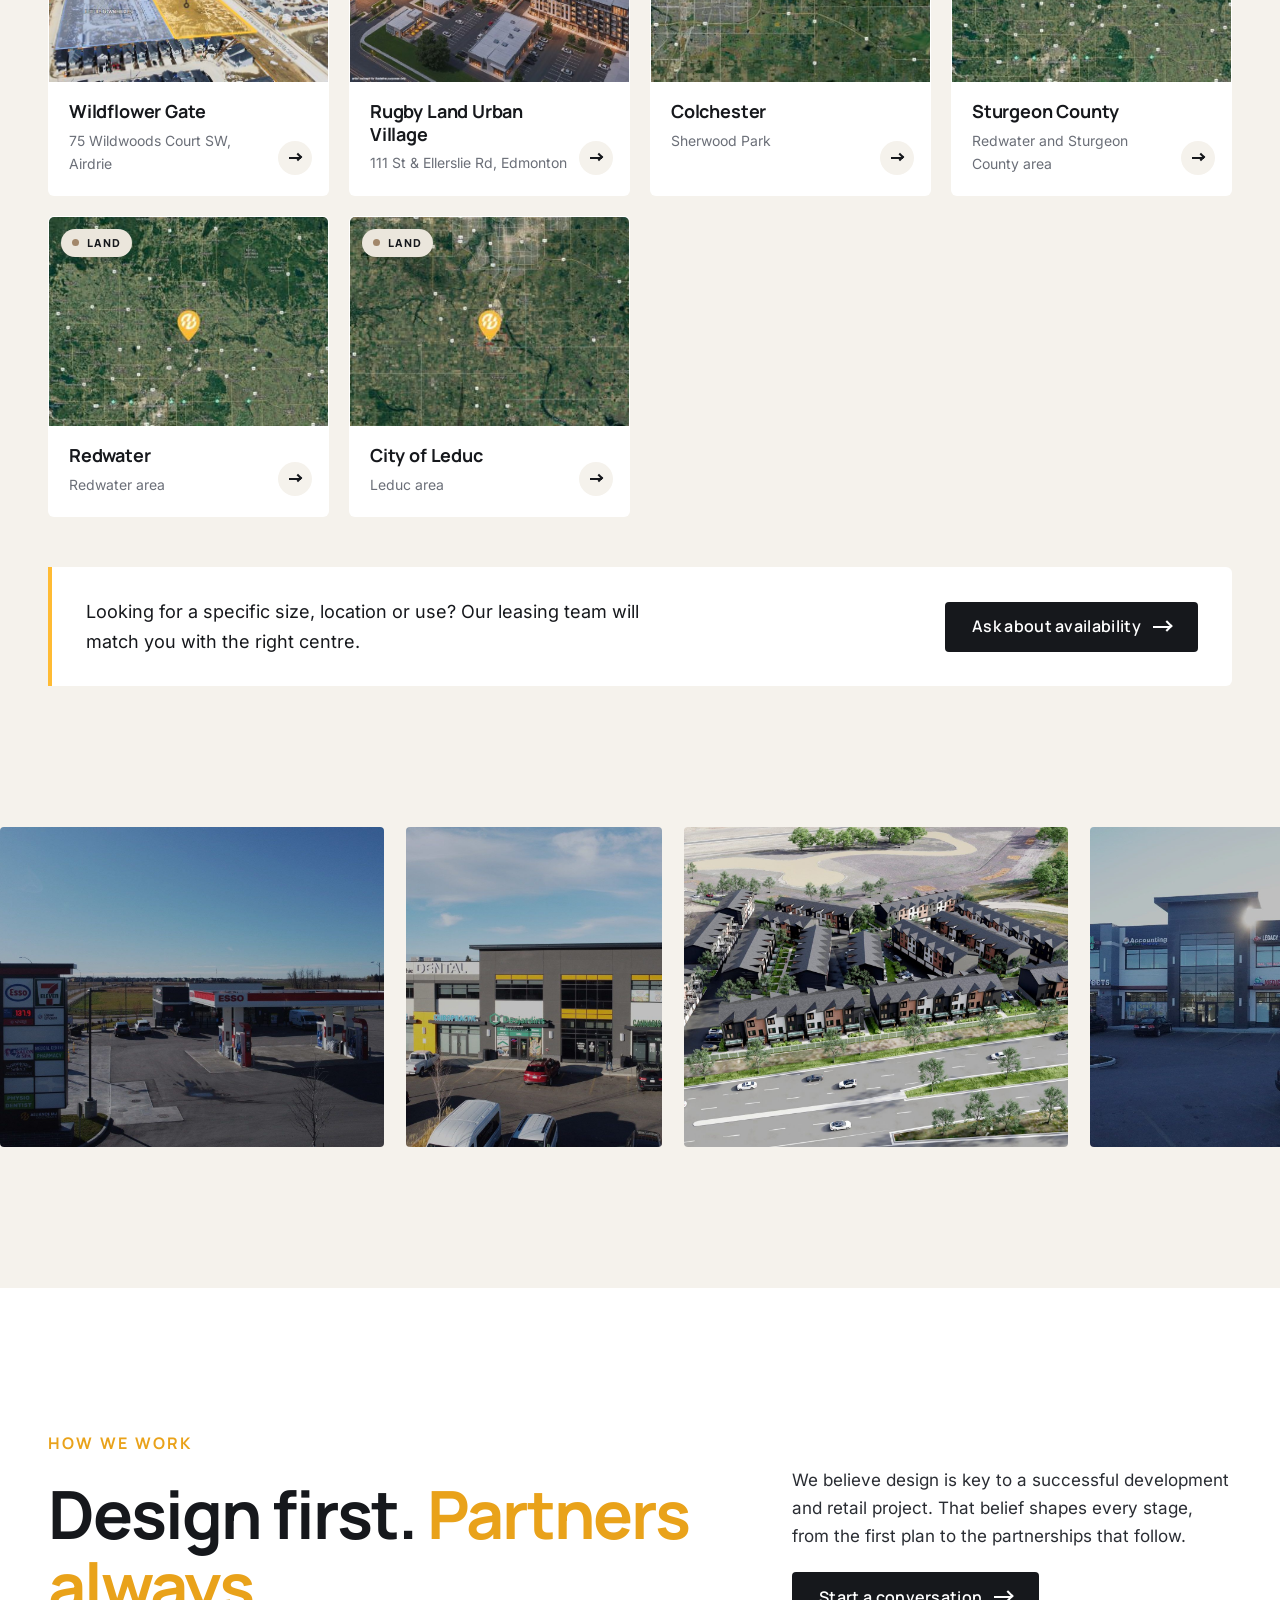
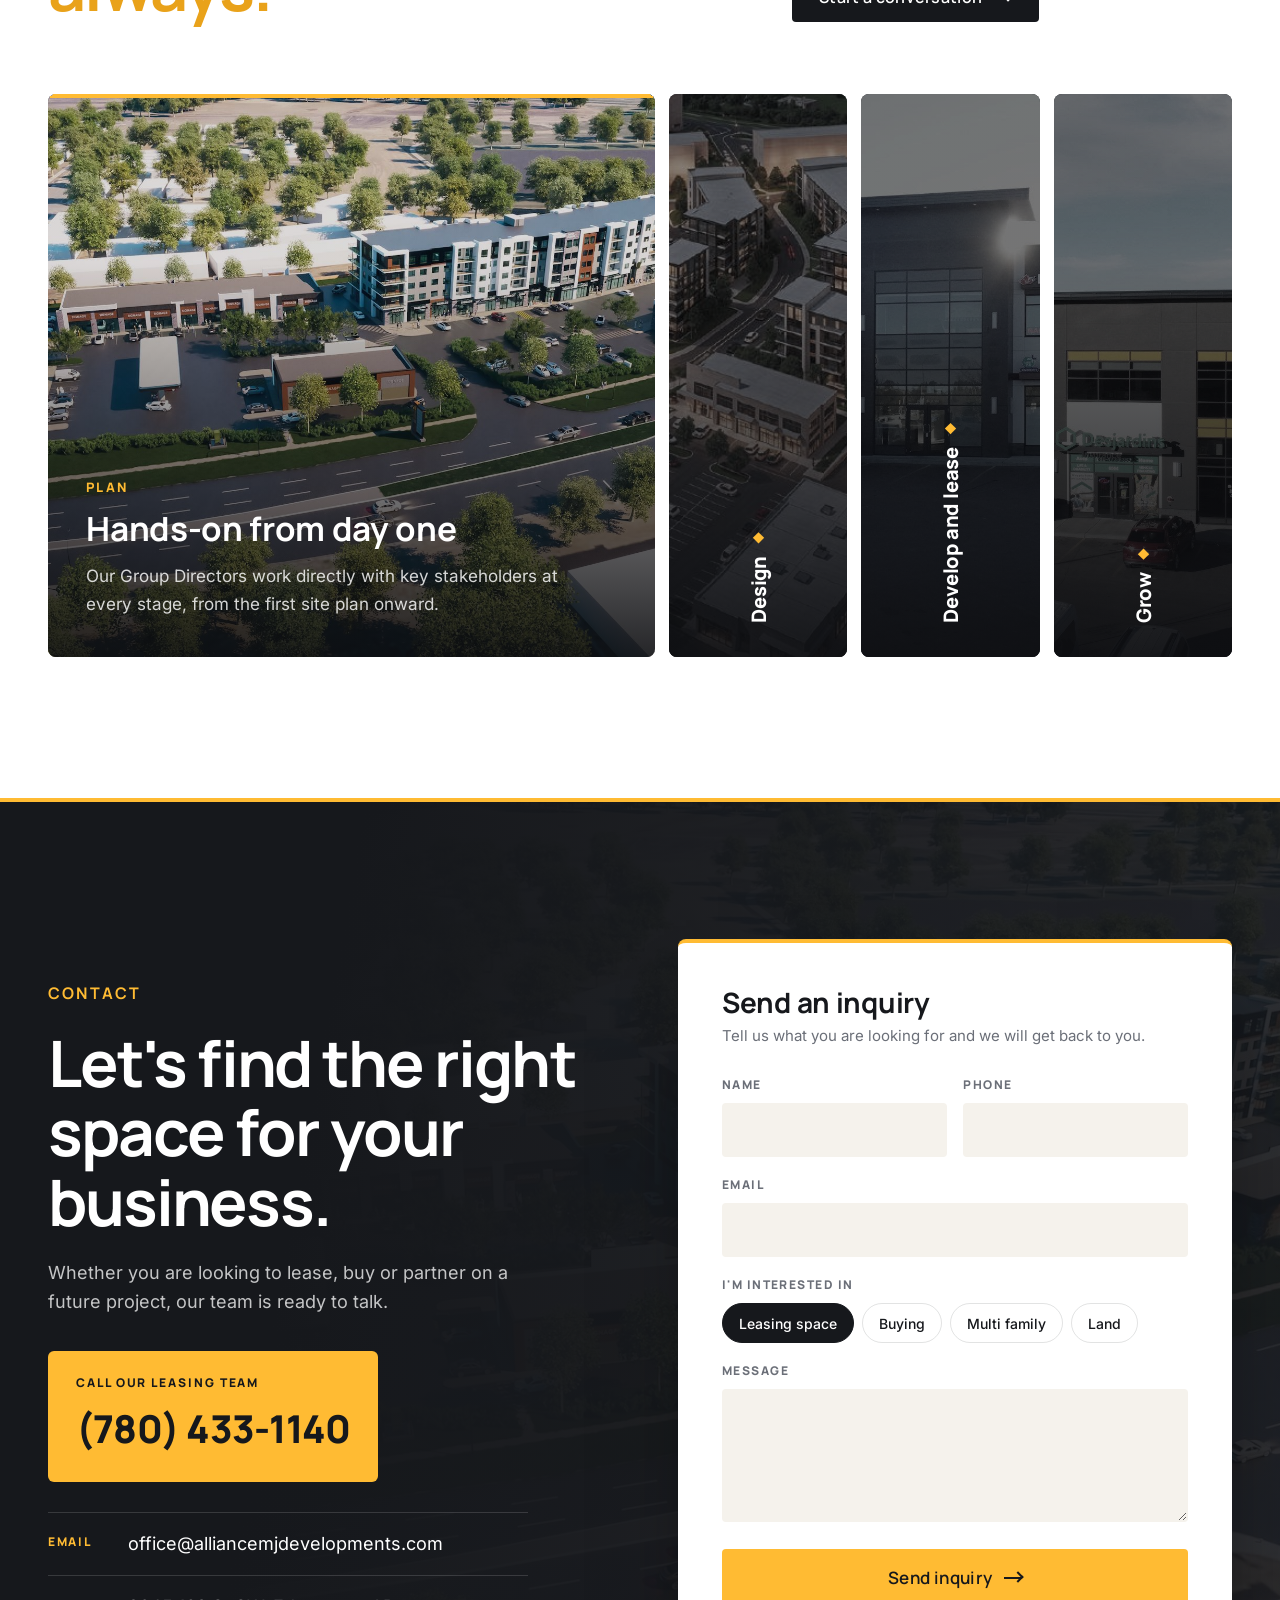
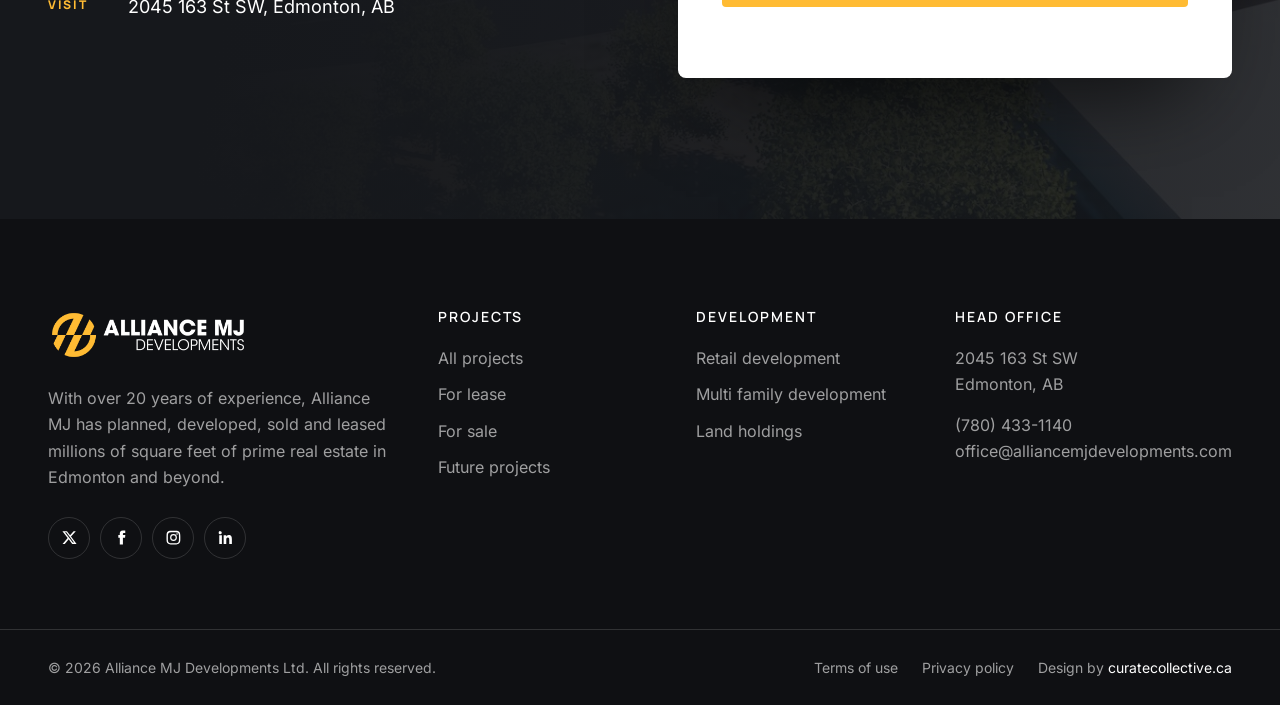
==== commit c01c700d: "How we work: expanding photo panels that rotate automatically Co-Authored-By: Claude Opus 5.5 <norep" ====
--- a/index.html
+++ b/index.html
@@ -322,45 +322,52 @@
             <p class="eyebrow">How we work</p>
             <h2 id="approach-title">Design first. <em>Partners always.</em></h2>
           </div>
-          <p class="section-intro">We believe design is key to a successful development and retail project. That belief shapes every stage, from the first plan to the partnerships that follow.</p>
-        </div>
-        <div class="hw">
-          <div class="hw-visual" aria-hidden="true">
-            <div class="hw-frame">
-              <img class="hw-img is-on" src="assets/images/home/slide-4.jpg" alt="Aerial rendering of a planned Alliance MJ mixed retail and residential site" loading="lazy" data-hw-img="0">
-              <img class="hw-img" src="assets/images/projects/rugby-land/slide-1.jpg" alt="Rendering of Rugby Land Urban Village in Edmonton" loading="lazy" data-hw-img="1">
-              <img class="hw-img" src="assets/images/projects/alliance-centre-silverberry/slide-1.jpg" alt="Alliance Centre Silverberry at dusk in Edmonton" loading="lazy" data-hw-img="2">
-              <img class="hw-img" src="assets/images/projects/mcconachie-landing-west/slide-1.jpg" alt="McConachie Landing West retail centre in Edmonton" loading="lazy" data-hw-img="3">
-              <div class="hw-caption"><span class="hw-cap-k" data-hw-cap>Plan</span><span class="hw-progress"><i data-hw-bar></i></span></div>
-            </div>
-          </div>
-          <div class="hw-steps">
-          <article class="hw-step is-on" data-hw="0">
-            <figure class="hw-mobile-img"><img src="assets/images/home/slide-4.jpg" alt="" loading="lazy"></figure>
-            <p class="hw-k">Plan</p>
-            <h3>Hands-on from day one</h3>
-            <p>Our Group Directors work directly with key stakeholders at every stage, from the first site plan onward.</p>
-          </article>
-          <article class="hw-step" data-hw="1">
-            <figure class="hw-mobile-img"><img src="assets/images/projects/rugby-land/slide-1.jpg" alt="" loading="lazy"></figure>
-            <p class="hw-k">Design</p>
-            <h3>Edmonton's leading design consultants</h3>
-            <p>We partner with top local designers to plan and build eye-catching destinations. Design is key to a successful development and retail project.</p>
-          </article>
-          <article class="hw-step" data-hw="2">
-            <figure class="hw-mobile-img"><img src="assets/images/projects/alliance-centre-silverberry/slide-1.jpg" alt="" loading="lazy"></figure>
-            <p class="hw-k">Develop and lease</p>
-            <h3>Built, leased and managed</h3>
-            <p>We develop, sell and lease each property, and manage our neighbourhood and community retail centres.</p>
-          </article>
-          <article class="hw-step" data-hw="3">
-            <figure class="hw-mobile-img"><img src="assets/images/projects/mcconachie-landing-west/slide-1.jpg" alt="" loading="lazy"></figure>
-            <p class="hw-k">Grow</p>
-            <h3>Partners for the long run</h3>
-            <p>We stay committed to growing relationships with current and future partners, bringing both quality and scale to what comes next.</p>
-          </article>
+          <div class="ap-intro">
+            <p class="section-intro">We believe design is key to a successful development and retail project. That belief shapes every stage, from the first plan to the partnerships that follow.</p>
             <a class="btn btn-ink" href="#contact">Start a conversation <span class="arrow" aria-hidden="true"></span></a>
           </div>
+        </div>
+        <div class="ap-panels reveal" data-ap-wrap>
+          <article class="ap-panel is-on" data-ap="0" tabindex="0" aria-expanded="true">
+            <img src="assets/images/home/slide-4.jpg" alt="" loading="lazy">
+            <span class="ap-tab">Plan</span>
+            <div class="ap-body">
+              <p class="ap-k">Plan</p>
+              <h3>Hands-on from day one</h3>
+              <p>Our Group Directors work directly with key stakeholders at every stage, from the first site plan onward.</p>
+            </div>
+            <span class="ap-timer" aria-hidden="true"><i></i></span>
+          </article>
+          <article class="ap-panel" data-ap="1" tabindex="0" aria-expanded="false">
+            <img src="assets/images/projects/rugby-land/slide-1.jpg" alt="" loading="lazy">
+            <span class="ap-tab">Design</span>
+            <div class="ap-body">
+              <p class="ap-k">Design</p>
+              <h3>Edmonton's leading design consultants</h3>
+              <p>We partner with top local designers to plan and build eye-catching destinations. Design is key to a successful project.</p>
+            </div>
+            <span class="ap-timer" aria-hidden="true"><i></i></span>
+          </article>
+          <article class="ap-panel" data-ap="2" tabindex="0" aria-expanded="false">
+            <img src="assets/images/projects/alliance-centre-silverberry/slide-1.jpg" alt="" loading="lazy">
+            <span class="ap-tab">Develop and lease</span>
+            <div class="ap-body">
+              <p class="ap-k">Develop and lease</p>
+              <h3>Built, leased and managed</h3>
+              <p>We develop, sell and lease each property, and manage our neighbourhood and community retail centres.</p>
+            </div>
+            <span class="ap-timer" aria-hidden="true"><i></i></span>
+          </article>
+          <article class="ap-panel" data-ap="3" tabindex="0" aria-expanded="false">
+            <img src="assets/images/projects/mcconachie-landing-west/slide-1.jpg" alt="" loading="lazy">
+            <span class="ap-tab">Grow</span>
+            <div class="ap-body">
+              <p class="ap-k">Grow</p>
+              <h3>Partners for the long run</h3>
+              <p>We stay committed to growing relationships with current and future partners, bringing both quality and scale to what comes next.</p>
+            </div>
+            <span class="ap-timer" aria-hidden="true"><i></i></span>
+          </article>
         </div>
       </div>
     </section>
--- a/assets/css/style.css
+++ b/assets/css/style.css
@@ -320,26 +320,30 @@
 .gallery img { width: 100%; height: 100%; object-fit: cover; }
 @keyframes marquee { to { transform: translateX(-50%); } }
 
-/* ---------- Approach (sticky image story) ---------- */
-.approach { background: var(--paper); }
-.hw { display: grid; grid-template-columns: 1.1fr 1fr; gap: clamp(40px, 6vw, 100px); align-items: start; }
-.hw-visual { position: sticky; top: 110px; }
-.hw-frame { position: relative; aspect-ratio: 4 / 5; max-height: calc(100vh - 150px); width: 100%; border-radius: 8px; overflow: hidden; background: var(--ink); box-shadow: 0 40px 80px -40px rgba(0,0,0,.45); }
-.hw-img { position: absolute; inset: 0; width: 100%; height: 100%; object-fit: cover; opacity: 0; transform: scale(1.08); transition: opacity .9s var(--ease), transform 1.6s var(--ease); }
-.hw-img.is-on { opacity: 1; transform: scale(1); }
-.hw-frame::after { content: ""; position: absolute; inset: 0; background: linear-gradient(180deg, rgba(14,15,18,0) 55%, rgba(14,15,18,.75)); pointer-events: none; }
-.hw-caption { position: absolute; z-index: 1; left: 28px; right: 28px; bottom: 26px; display: flex; flex-direction: column; gap: 14px; }
-.hw-cap-k { font-family: var(--f-head); font-size: clamp(28px, 3vw, 42px); font-weight: 800; color: var(--white); letter-spacing: -.02em; line-height: 1; }
-.hw-progress { display: block; height: 3px; background: rgba(255,255,255,.25); border-radius: 2px; overflow: hidden; }
-.hw-progress i { display: block; height: 100%; background: var(--sun); width: 25%; transition: width .7s var(--ease); }
-.hw-steps { display: flex; flex-direction: column; padding: 12vh 0 6vh; }
-.hw-step { padding: 34px 0 34px 28px; border-left: 3px solid var(--line); min-height: 42vh; display: flex; flex-direction: column; justify-content: center; opacity: .35; transition: opacity .6s var(--ease), border-color .6s var(--ease); }
-.hw-step.is-on { opacity: 1; border-color: var(--sun); }
-.hw-k { font-family: var(--f-head); font-size: 13px; font-weight: 800; letter-spacing: .16em; text-transform: uppercase; color: var(--sun-deep); margin-bottom: 12px; }
-.hw-step h3 { font-size: clamp(26px, 2.6vw, 38px); margin-bottom: 16px; }
-.hw-step > p:last-child { margin: 0; font-size: 17px; color: var(--muted); max-width: 46ch; }
-.hw-steps .btn { align-self: flex-start; margin-top: 30px; }
-.hw-mobile-img { display: none; }
+/* ---------- Approach (expanding panels) ---------- */
+.ap-intro { display: flex; flex-direction: column; align-items: flex-start; gap: 22px; max-width: 440px; }
+.ap-panels { display: flex; gap: 14px; height: clamp(460px, 44vw, 600px); }
+.ap-panel { position: relative; flex: 1; min-width: 0; overflow: hidden; border-radius: 8px; background: var(--ink); color: var(--white); cursor: pointer; transition: flex .9s var(--ease); outline: 0; }
+.ap-panel.is-on { flex: 3.4; cursor: default; }
+.ap-panel:focus-visible { box-shadow: 0 0 0 3px var(--sun); }
+.ap-panel img { position: absolute; inset: 0; width: 100%; height: 100%; object-fit: cover; transform: scale(1.12); filter: grayscale(.6) brightness(.7); transition: transform 1.4s var(--ease), filter .9s var(--ease); }
+.ap-panel.is-on img { transform: scale(1); filter: none; }
+.ap-panel::after { content: ""; position: absolute; inset: 0; background: linear-gradient(180deg, rgba(14,15,18,.15) 30%, rgba(14,15,18,.9)); }
+.ap-tab { position: absolute; z-index: 1; left: 50%; bottom: 34px; transform: translateX(-50%) rotate(180deg); writing-mode: vertical-rl; font-family: var(--f-head); font-size: 20px; font-weight: 800; letter-spacing: -.01em; white-space: nowrap; transition: opacity .4s var(--ease); }
+.ap-tab::after { content: ""; display: inline-block; width: 8px; height: 8px; margin-top: 14px; background: var(--sun); transform: rotate(45deg); }
+.ap-panel.is-on .ap-tab { opacity: 0; }
+.ap-panel:not(.is-on):hover img { filter: grayscale(0) brightness(.85); }
+.ap-body { position: absolute; z-index: 1; left: 0; bottom: 0; width: min(560px, 100%); padding: clamp(24px, 3vw, 44px); opacity: 0; transform: translateY(24px); transition: opacity .5s var(--ease), transform .7s var(--ease); pointer-events: none; }
+.ap-panel.is-on .ap-body { opacity: 1; transform: none; transition-delay: .35s; }
+.ap-k { font-family: var(--f-head); font-size: 13px; font-weight: 800; letter-spacing: .16em; text-transform: uppercase; color: var(--sun); margin-bottom: 12px; }
+.ap-body h3 { color: var(--white); font-size: clamp(26px, 2.6vw, 38px); margin-bottom: 14px; }
+.ap-body p:last-child { margin: 0; color: rgba(255,255,255,.82); font-size: 17px; max-width: 46ch; }
+.ap-timer { position: absolute; z-index: 1; left: 0; right: 0; top: 0; height: 4px; background: rgba(255,255,255,.15); opacity: 0; transition: opacity .3s; }
+.ap-panel.is-on .ap-timer { opacity: 1; }
+.ap-timer i { display: block; height: 100%; width: 100%; background: var(--sun); transform: scaleX(0); transform-origin: left; }
+.ap-panel.is-on .ap-timer i { animation: apTimer var(--ap-dur, 5s) linear forwards; }
+.ap-panels.is-paused .ap-panel.is-on .ap-timer i { animation-play-state: paused; }
+@keyframes apTimer { to { transform: scaleX(1); } }
 
 /* ---------- Contact (strong CTA) ---------- */
 .contact { position: relative; background: var(--ink); color: rgba(255,255,255,.75); padding: var(--sec) 0; overflow: hidden; isolation: isolate; }
@@ -426,12 +430,11 @@
   .fx-split figure { min-height: 0; aspect-ratio: 16 / 10; }
   .pgrid { grid-template-columns: repeat(2, 1fr); }
   .portfolio-bar { top: 72px; }
-  .hw { grid-template-columns: 1fr; }
-  .hw-visual { display: none; }
-  .hw-steps { padding: 0; gap: 36px; }
-  .hw-step { min-height: 0; opacity: 1; padding: 0 0 0 22px; }
-  .hw-mobile-img { display: block; margin: 0 0 22px; aspect-ratio: 16 / 10; overflow: hidden; border-radius: 6px; }
-  .hw-mobile-img img { width: 100%; height: 100%; object-fit: cover; }
+  .ap-panels { flex-direction: column; height: auto; }
+  .ap-panel, .ap-panel.is-on { flex: none; height: 110px; transition: height .8s var(--ease); }
+  .ap-panel.is-on { height: 440px; }
+  .ap-tab { writing-mode: horizontal-tb; transform: none; left: 24px; bottom: auto; top: 50%; margin-top: -14px; display: flex; align-items: center; gap: 12px; }
+  .ap-tab::after { margin: 0; }
   .footer-grid { grid-template-columns: 1fr 1fr; }
   .footer-brand { grid-column: 1 / -1; }
 }
@@ -474,7 +477,8 @@
   *, *::before, *::after { animation: none !important; transition: none !important; }
   .stat, .hero-anim, .hero h1 .w > span { opacity: 1; transform: none; filter: none; }
   .stat-bar i, .hero h1 .hl::after { transform: none; }
-  .reveal, .hw-step { opacity: 1; transform: none; }
+  .reveal { opacity: 1; transform: none; }
+  .ap-body { opacity: 1; transform: none; }
   html { scroll-behavior: auto; }
 }
 
